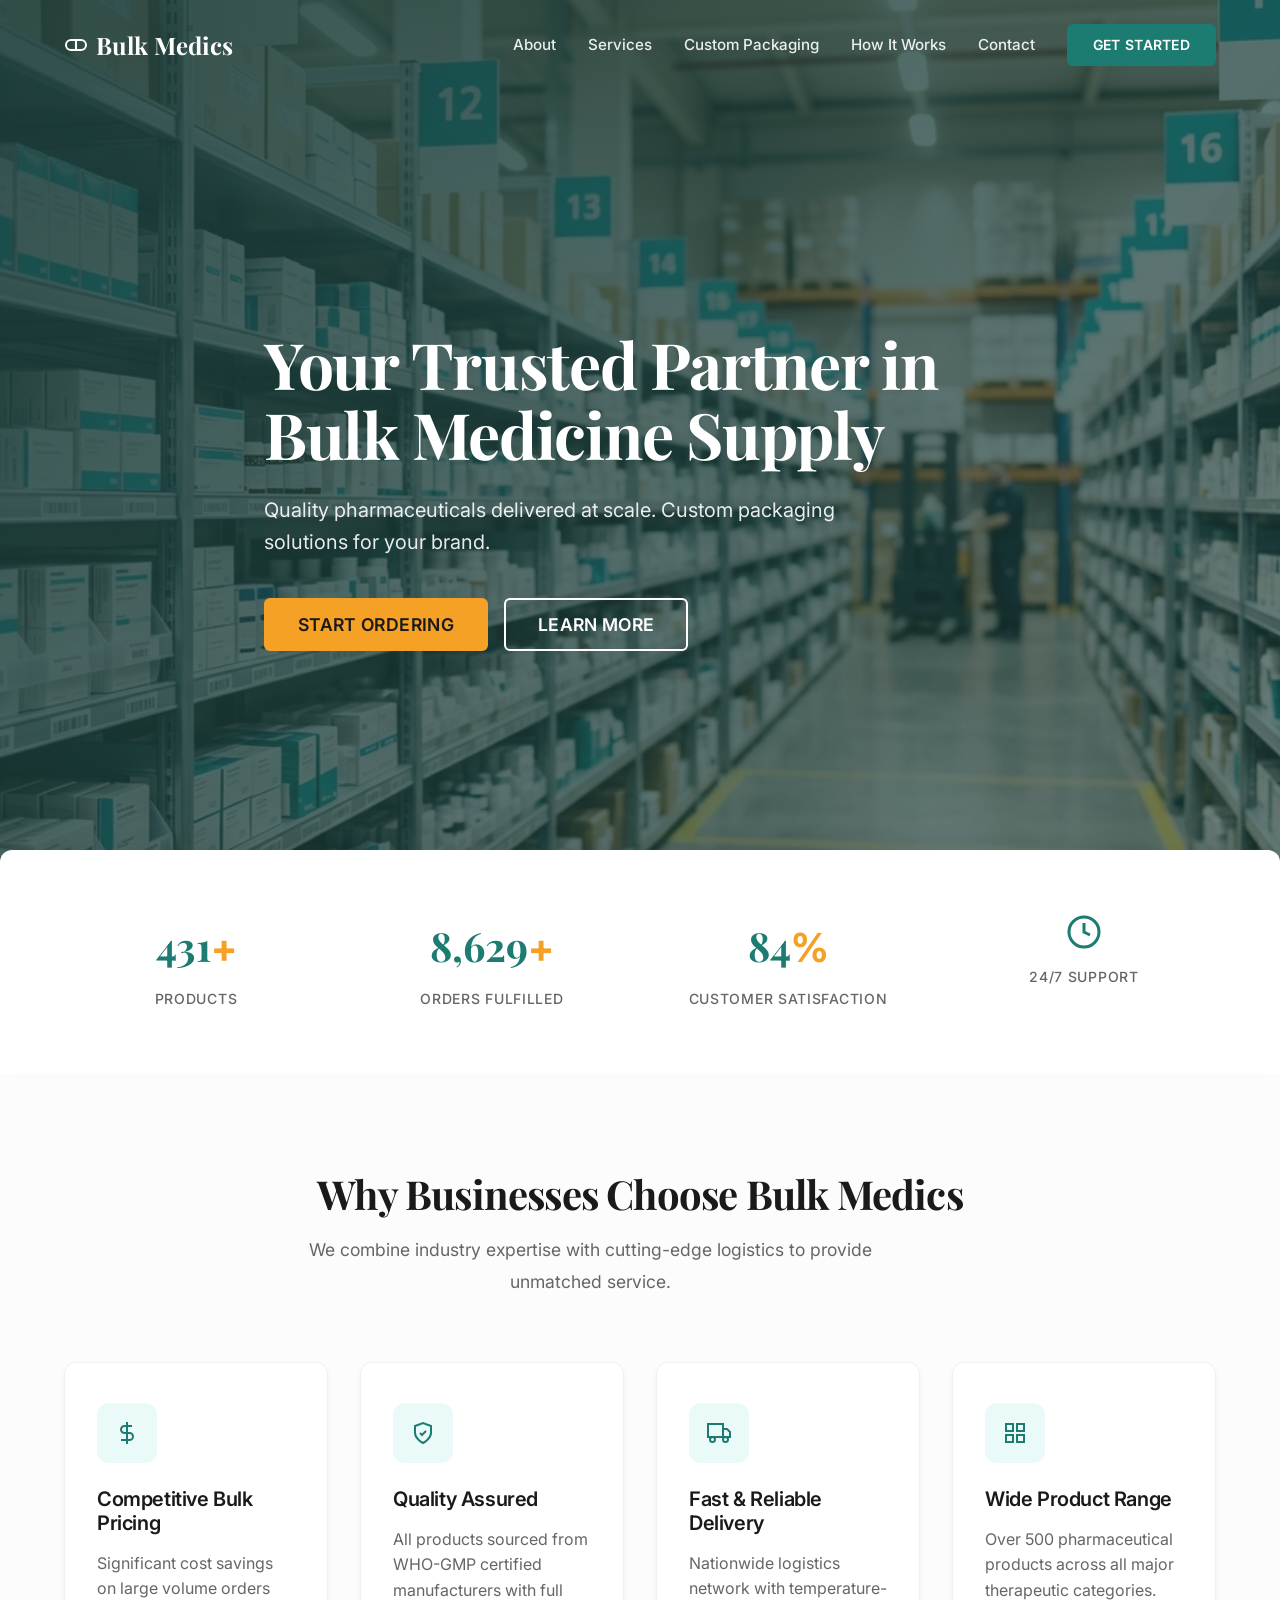
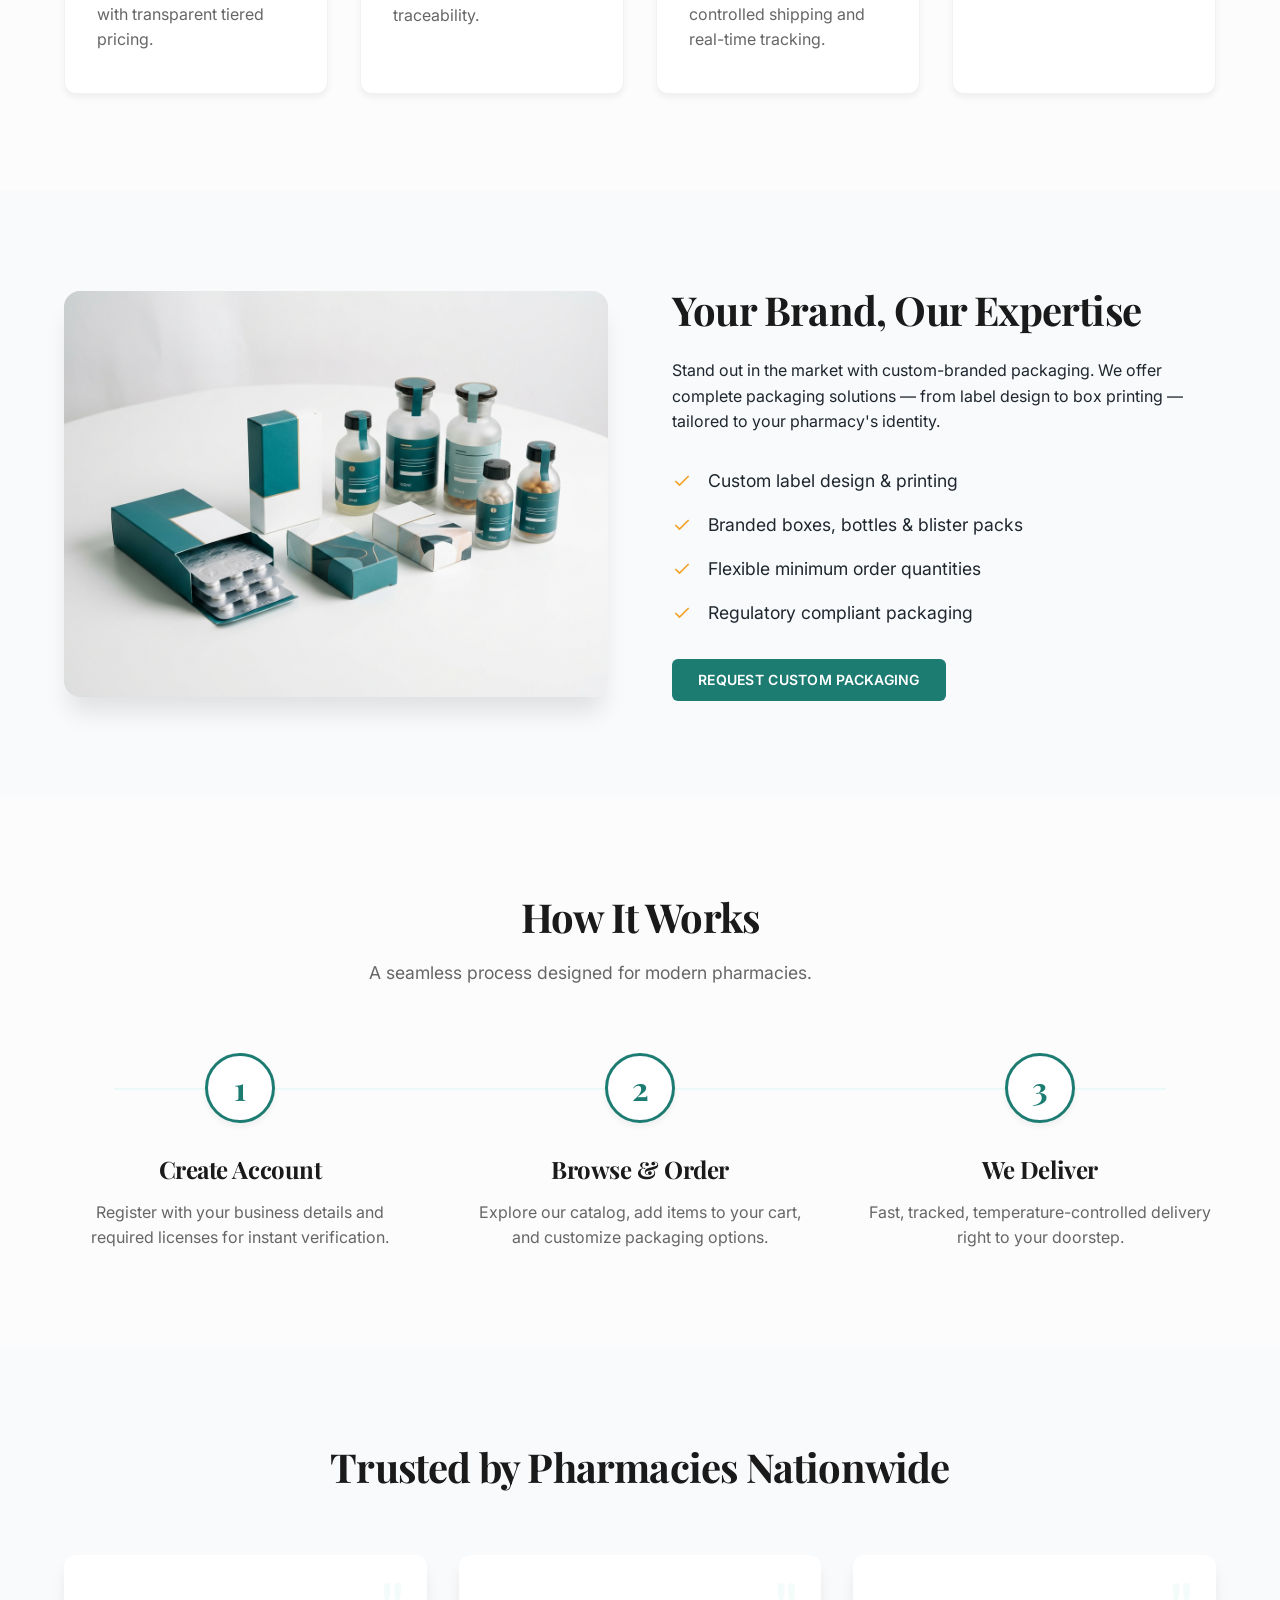
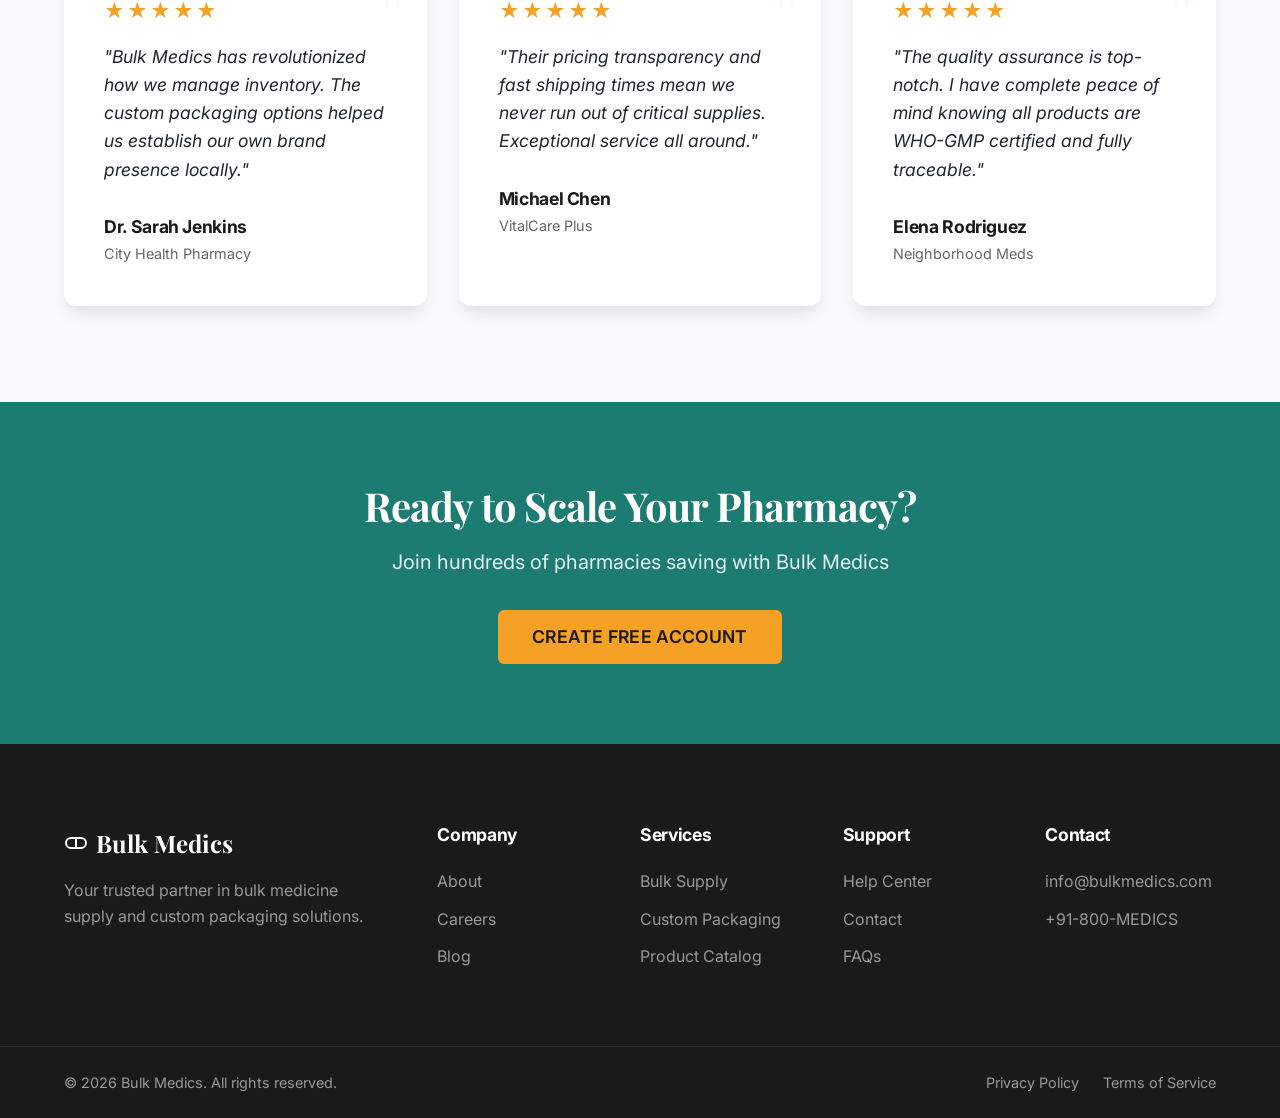
==== index.html @ e21b6313 "feat: Bulk Medics customer platform - landing, auth & dashboard - Landing page with hero, features, " ====
<!DOCTYPE html>
<html lang="en">
<head>
    <meta charset="UTF-8">
    <meta name="viewport" content="width=device-width, initial-scale=1.0">
    <meta name="description" content="Bulk Medics - Your trusted partner in premium bulk medicine supply and custom packaging solutions. Quality pharmaceuticals delivered at scale.">
    <title>Bulk Medics | Premium Bulk Medicine Supply</title>
    
    <!-- Fonts -->
    <link rel="preconnect" href="https://fonts.googleapis.com">
    <link rel="preconnect" href="https://fonts.gstatic.com" crossorigin>
    <link href="https://fonts.googleapis.com/css2?family=Inter:wght@400;500;600&family=Playfair+Display:wght@500;600;700&display=swap" rel="stylesheet">
    
    <!-- Styles -->
    <link rel="stylesheet" href="css/variables.css">
    <link rel="stylesheet" href="css/landing.css">
</head>
<body>
    <!-- Navigation -->
    <header id="site-header" class="site-header">
        <div class="container nav-container">
            <a href="index.html" class="logo">
                <svg class="logo-icon" width="24" height="24" viewBox="0 0 24 24" fill="none" stroke="currentColor" stroke-width="2" stroke-linecap="round" stroke-linejoin="round">
                    <rect x="2" y="7" width="20" height="10" rx="5"></rect>
                    <line x1="12" y1="7" x2="12" y2="17"></line>
                </svg>
                Bulk Medics
            </a>
            
            <button id="mobile-menu-toggle" class="mobile-menu-toggle" aria-label="Toggle Menu">
                <span></span>
                <span></span>
                <span></span>
            </button>

            <nav id="site-nav" class="site-nav">
                <ul class="nav-links">
                    <li><a href="#about" class="nav-link">About</a></li>
                    <li><a href="#services" class="nav-link">Services</a></li>
                    <li><a href="#custom-packaging" class="nav-link">Custom Packaging</a></li>
                    <li><a href="#how-it-works" class="nav-link">How It Works</a></li>
                    <li><a href="#contact" class="nav-link">Contact</a></li>
                </ul>
                <div class="nav-actions">
                    <a href="auth.html" id="nav-cta-btn" class="btn btn-primary">Get Started</a>
                </div>
            </nav>
        </div>
    </header>

    <main>
        <!-- Hero Section -->
        <section id="hero" class="hero">
            <div class="hero-bg"></div>
            <div class="hero-overlay"></div>
            <div class="container hero-content">
                <div class="hero-text reveal">
                    <h1>Your Trusted Partner in Bulk Medicine Supply</h1>
                    <p>Quality pharmaceuticals delivered at scale. Custom packaging solutions for your brand.</p>
                    <div class="hero-actions">
                        <a href="auth.html" id="hero-start-btn" class="btn btn-accent btn-lg">Start Ordering</a>
                        <a href="#about" id="hero-learn-btn" class="btn btn-outline btn-lg">Learn More</a>
                    </div>
                </div>
            </div>
        </section>

        <!-- Stats Strip -->
        <section id="stats-strip" class="stats-strip">
            <div class="container stats-container">
                <div class="stat-item reveal">
                    <span class="stat-number" data-target="500">0</span><span class="stat-plus">+</span>
                    <span class="stat-label">Products</span>
                </div>
                <div class="stat-item reveal">
                    <span class="stat-number" data-target="10000">0</span><span class="stat-plus">+</span>
                    <span class="stat-label">Orders Fulfilled</span>
                </div>
                <div class="stat-item reveal">
                    <span class="stat-number" data-target="98">0</span><span class="stat-plus">%</span>
                    <span class="stat-label">Customer Satisfaction</span>
                </div>
                <div class="stat-item reveal">
                    <span class="stat-icon">
                        <svg width="24" height="24" viewBox="0 0 24 24" fill="none" stroke="currentColor" stroke-width="2">
                            <circle cx="12" cy="12" r="10"></circle>
                            <polyline points="12 6 12 12 16 14"></polyline>
                        </svg>
                    </span>
                    <span class="stat-label">24/7 Support</span>
                </div>
            </div>
        </section>

        <!-- About / Why Choose Us -->
        <section id="about" class="section about-section">
            <div class="container">
                <div class="section-header reveal">
                    <h2 class="section-title">Why Businesses Choose Bulk Medics</h2>
                    <p class="section-subtitle">We combine industry expertise with cutting-edge logistics to provide unmatched service.</p>
                </div>
                <div class="features-grid">
                    <div class="feature-card reveal">
                        <div class="feature-icon">
                            <svg width="24" height="24" viewBox="0 0 24 24" fill="none" stroke="currentColor" stroke-width="2">
                                <line x1="12" y1="1" x2="12" y2="23"></line>
                                <path d="M17 5H9.5a3.5 3.5 0 0 0 0 7h5a3.5 3.5 0 0 1 0 7H6"></path>
                            </svg>
                        </div>
                        <h3>Competitive Bulk Pricing</h3>
                        <p>Significant cost savings on large volume orders with transparent tiered pricing.</p>
                    </div>
                    <div class="feature-card reveal">
                        <div class="feature-icon">
                            <svg width="24" height="24" viewBox="0 0 24 24" fill="none" stroke="currentColor" stroke-width="2">
                                <path d="M12 22s8-4 8-10V5l-8-3-8 3v7c0 6 8 10 8 10z"></path>
                                <polyline points="9 12 11 14 15 10"></polyline>
                            </svg>
                        </div>
                        <h3>Quality Assured</h3>
                        <p>All products sourced from WHO-GMP certified manufacturers with full traceability.</p>
                    </div>
                    <div class="feature-card reveal">
                        <div class="feature-icon">
                            <svg width="24" height="24" viewBox="0 0 24 24" fill="none" stroke="currentColor" stroke-width="2">
                                <rect x="1" y="3" width="15" height="13"></rect>
                                <polygon points="16 8 20 8 23 11 23 16 16 16 16 8"></polygon>
                                <circle cx="5.5" cy="18.5" r="2.5"></circle>
                                <circle cx="18.5" cy="18.5" r="2.5"></circle>
                            </svg>
                        </div>
                        <h3>Fast & Reliable Delivery</h3>
                        <p>Nationwide logistics network with temperature-controlled shipping and real-time tracking.</p>
                    </div>
                    <div class="feature-card reveal">
                        <div class="feature-icon">
                            <svg width="24" height="24" viewBox="0 0 24 24" fill="none" stroke="currentColor" stroke-width="2">
                                <rect x="3" y="3" width="7" height="7"></rect>
                                <rect x="14" y="3" width="7" height="7"></rect>
                                <rect x="14" y="14" width="7" height="7"></rect>
                                <rect x="3" y="14" width="7" height="7"></rect>
                            </svg>
                        </div>
                        <h3>Wide Product Range</h3>
                        <p>Over 500 pharmaceutical products across all major therapeutic categories.</p>
                    </div>
                </div>
            </div>
        </section>

        <!-- Custom Packaging -->
        <section id="custom-packaging" class="section packaging-section bg-light">
            <div class="container packaging-container">
                <div class="packaging-image reveal">
                    <img src="images/packaging.jpg" alt="Custom Pharmaceutical Packaging" loading="lazy">
                </div>
                <div class="packaging-content reveal">
                    <h2 class="section-title">Your Brand, Our Expertise</h2>
                    <p>Stand out in the market with custom-branded packaging. We offer complete packaging solutions — from label design to box printing — tailored to your pharmacy's identity.</p>
                    <ul class="packaging-features">
                        <li>
                            <svg width="20" height="20" viewBox="0 0 24 24" fill="none" stroke="currentColor" stroke-width="2"><polyline points="20 6 9 17 4 12"></polyline></svg>
                            Custom label design & printing
                        </li>
                        <li>
                            <svg width="20" height="20" viewBox="0 0 24 24" fill="none" stroke="currentColor" stroke-width="2"><polyline points="20 6 9 17 4 12"></polyline></svg>
                            Branded boxes, bottles & blister packs
                        </li>
                        <li>
                            <svg width="20" height="20" viewBox="0 0 24 24" fill="none" stroke="currentColor" stroke-width="2"><polyline points="20 6 9 17 4 12"></polyline></svg>
                            Flexible minimum order quantities
                        </li>
                        <li>
                            <svg width="20" height="20" viewBox="0 0 24 24" fill="none" stroke="currentColor" stroke-width="2"><polyline points="20 6 9 17 4 12"></polyline></svg>
                            Regulatory compliant packaging
                        </li>
                    </ul>
                    <a href="auth.html" id="packaging-cta-btn" class="btn btn-primary">Request Custom Packaging</a>
                </div>
            </div>
        </section>

        <!-- How It Works -->
        <section id="how-it-works" class="section steps-section">
            <div class="container">
                <div class="section-header reveal">
                    <h2 class="section-title">How It Works</h2>
                    <p class="section-subtitle">A seamless process designed for modern pharmacies.</p>
                </div>
                <div class="steps-grid">
                    <div class="step-card reveal">
                        <div class="step-number">1</div>
                        <h3>Create Account</h3>
                        <p>Register with your business details and required licenses for instant verification.</p>
                    </div>
                    <div class="step-card reveal">
                        <div class="step-number">2</div>
                        <h3>Browse & Order</h3>
                        <p>Explore our catalog, add items to your cart, and customize packaging options.</p>
                    </div>
                    <div class="step-card reveal">
                        <div class="step-number">3</div>
                        <h3>We Deliver</h3>
                        <p>Fast, tracked, temperature-controlled delivery right to your doorstep.</p>
                    </div>
                </div>
            </div>
        </section>

        <!-- Testimonials -->
        <section id="testimonials" class="section testimonials-section bg-light">
            <div class="container">
                <div class="section-header reveal">
                    <h2 class="section-title">Trusted by Pharmacies Nationwide</h2>
                </div>
                <div class="testimonials-grid">
                    <div class="testimonial-card reveal">
                        <div class="stars">★★★★★</div>
                        <p class="quote">"Bulk Medics has revolutionized how we manage inventory. The custom packaging options helped us establish our own brand presence locally."</p>
                        <div class="author">
                            <h4>Dr. Sarah Jenkins</h4>
                            <span>City Health Pharmacy</span>
                        </div>
                    </div>
                    <div class="testimonial-card reveal">
                        <div class="stars">★★★★★</div>
                        <p class="quote">"Their pricing transparency and fast shipping times mean we never run out of critical supplies. Exceptional service all around."</p>
                        <div class="author">
                            <h4>Michael Chen</h4>
                            <span>VitalCare Plus</span>
                        </div>
                    </div>
                    <div class="testimonial-card reveal">
                        <div class="stars">★★★★★</div>
                        <p class="quote">"The quality assurance is top-notch. I have complete peace of mind knowing all products are WHO-GMP certified and fully traceable."</p>
                        <div class="author">
                            <h4>Elena Rodriguez</h4>
                            <span>Neighborhood Meds</span>
                        </div>
                    </div>
                </div>
            </div>
        </section>

        <!-- CTA Banner -->
        <section id="cta" class="cta-banner reveal">
            <div class="container cta-container">
                <h2>Ready to Scale Your Pharmacy?</h2>
                <p>Join hundreds of pharmacies saving with Bulk Medics</p>
                <a href="auth.html" id="bottom-cta-btn" class="btn btn-accent btn-lg">Create Free Account</a>
            </div>
        </section>
    </main>

    <!-- Footer -->
    <footer id="contact" class="site-footer">
        <div class="container footer-container">
            <div class="footer-col">
                <div class="footer-logo">
                    <svg class="logo-icon" width="24" height="24" viewBox="0 0 24 24" fill="none" stroke="currentColor" stroke-width="2" stroke-linecap="round" stroke-linejoin="round">
                        <rect x="2" y="7" width="20" height="10" rx="5"></rect>
                        <line x1="12" y1="7" x2="12" y2="17"></line>
                    </svg>
                    Bulk Medics
                </div>
                <p class="footer-desc">Your trusted partner in bulk medicine supply and custom packaging solutions.</p>
            </div>
            <div class="footer-col">
                <h4>Company</h4>
                <ul>
                    <li><a href="#">About</a></li>
                    <li><a href="#">Careers</a></li>
                    <li><a href="#">Blog</a></li>
                </ul>
            </div>
            <div class="footer-col">
                <h4>Services</h4>
                <ul>
                    <li><a href="#">Bulk Supply</a></li>
                    <li><a href="#">Custom Packaging</a></li>
                    <li><a href="#">Product Catalog</a></li>
                </ul>
            </div>
            <div class="footer-col">
                <h4>Support</h4>
                <ul>
                    <li><a href="#">Help Center</a></li>
                    <li><a href="#">Contact</a></li>
                    <li><a href="#">FAQs</a></li>
                </ul>
            </div>
            <div class="footer-col">
                <h4>Contact</h4>
                <ul>
                    <li><a href="mailto:info@bulkmedics.com">info@bulkmedics.com</a></li>
                    <li><a href="tel:+91800MEDICS">+91-800-MEDICS</a></li>
                </ul>
            </div>
        </div>
        <div class="footer-bottom">
            <div class="container bottom-container">
                <p>&copy; 2026 Bulk Medics. All rights reserved.</p>
                <div class="legal-links">
                    <a href="#">Privacy Policy</a>
                    <a href="#">Terms of Service</a>
                </div>
            </div>
        </div>
    </footer>

    <!-- Scripts -->
    <script src="js/store.js"></script>
    <script src="js/landing.js"></script>
</body>
</html>
---- css/variables.css ----
/* ============================================
   BULK MEDICS — Design System & Global Styles
   ============================================ */

@import url('https://fonts.googleapis.com/css2?family=Inter:wght@300;400;500;600;700&family=Playfair+Display:wght@500;600;700&display=swap');

/* Reset */
*, *::before, *::after {
  margin: 0;
  padding: 0;
  box-sizing: border-box;
}

:root {
  /* Colors */
  --color-primary: hsl(174, 62%, 30%);
  --color-primary-dark: hsl(174, 62%, 22%);
  --color-primary-light: hsl(174, 45%, 94%);
  --color-primary-mid: hsl(174, 40%, 85%);
  --color-accent: hsl(36, 90%, 55%);
  --color-accent-dark: hsl(36, 90%, 45%);
  --color-accent-light: hsl(36, 90%, 95%);

  --color-surface: hsl(0, 0%, 99%);
  --color-surface-alt: hsl(174, 20%, 97%);
  --color-white: #ffffff;

  --color-text: hsl(210, 20%, 15%);
  --color-text-secondary: hsl(210, 10%, 40%);
  --color-text-muted: hsl(210, 10%, 55%);
  --color-text-on-primary: #ffffff;
  --color-text-on-accent: hsl(210, 20%, 15%);

  --color-border: hsl(210, 15%, 90%);
  --color-border-light: hsl(210, 15%, 94%);

  --color-success: hsl(145, 60%, 40%);
  --color-warning: hsl(40, 90%, 50%);
  --color-error: hsl(0, 70%, 55%);
  --color-info: hsl(210, 70%, 55%);

  /* Typography */
  --font-body: 'Inter', system-ui, -apple-system, sans-serif;
  --font-heading: 'Playfair Display', Georgia, serif;

  --text-xs: 0.75rem;
  --text-sm: 0.875rem;
  --text-base: 1rem;
  --text-lg: 1.125rem;
  --text-xl: 1.25rem;
  --text-2xl: 1.5rem;
  --text-3xl: 2rem;
  --text-4xl: 2.5rem;
  --text-5xl: 3.25rem;

  --leading-tight: 1.2;
  --leading-normal: 1.6;
  --leading-relaxed: 1.8;

  --tracking-tight: -0.02em;
  --tracking-normal: 0;
  --tracking-wide: 0.02em;
  --tracking-wider: 0.05em;

  /* Spacing */
  --space-1: 0.25rem;
  --space-2: 0.5rem;
  --space-3: 0.75rem;
  --space-4: 1rem;
  --space-5: 1.25rem;
  --space-6: 1.5rem;
  --space-8: 2rem;
  --space-10: 2.5rem;
  --space-12: 3rem;
  --space-16: 4rem;
  --space-20: 5rem;
  --space-24: 6rem;

  /* Layout */
  --max-width: 1200px;
  --max-width-narrow: 800px;

  /* Borders & Radius */
  --radius-sm: 4px;
  --radius-md: 8px;
  --radius-lg: 12px;
  --radius-xl: 16px;
  --radius-full: 9999px;

  /* Shadows */
  --shadow-xs: 0 1px 2px hsla(210, 20%, 15%, 0.04);
  --shadow-sm: 0 1px 3px hsla(210, 20%, 15%, 0.06), 0 1px 2px hsla(210, 20%, 15%, 0.04);
  --shadow-md: 0 4px 6px hsla(210, 20%, 15%, 0.05), 0 2px 4px hsla(210, 20%, 15%, 0.04);
  --shadow-lg: 0 10px 15px hsla(210, 20%, 15%, 0.06), 0 4px 6px hsla(210, 20%, 15%, 0.04);
  --shadow-xl: 0 20px 25px hsla(210, 20%, 15%, 0.08), 0 8px 10px hsla(210, 20%, 15%, 0.04);

  /* Transitions */
  --transition-fast: 150ms ease;
  --transition-base: 250ms ease;
  --transition-slow: 400ms cubic-bezier(0.4, 0, 0.2, 1);
}

/* Base Elements */
html {
  scroll-behavior: smooth;
  -webkit-font-smoothing: antialiased;
  -moz-osx-font-smoothing: grayscale;
}

body {
  font-family: var(--font-body);
  font-size: var(--text-base);
  line-height: var(--leading-normal);
  color: var(--color-text);
  background-color: var(--color-surface);
}

h1, h2, h3, h4, h5, h6 {
  font-family: var(--font-heading);
  line-height: var(--leading-tight);
  letter-spacing: var(--tracking-tight);
  color: var(--color-text);
}

a {
  color: var(--color-primary);
  text-decoration: none;
  transition: color var(--transition-fast);
}

a:hover {
  color: var(--color-primary-dark);
}

img {
  max-width: 100%;
  height: auto;
  display: block;
}

ul, ol {
  list-style: none;
}

/* ---- Buttons ---- */
.btn {
  display: inline-flex;
  align-items: center;
  justify-content: center;
  gap: var(--space-2);
  padding: var(--space-3) var(--space-6);
  font-family: var(--font-body);
  font-size: var(--text-sm);
  font-weight: 600;
  letter-spacing: var(--tracking-wide);
  text-transform: uppercase;
  border: 2px solid transparent;
  border-radius: var(--radius-md);
  cursor: pointer;
  transition: all var(--transition-base);
  text-decoration: none;
  line-height: 1;
}

.btn:active { transform: scale(0.97); }

.btn-primary {
  background: var(--color-primary);
  color: var(--color-text-on-primary);
  border-color: var(--color-primary);
}
.btn-primary:hover {
  background: var(--color-primary-dark);
  border-color: var(--color-primary-dark);
  box-shadow: var(--shadow-md);
  color: var(--color-text-on-primary);
}

.btn-accent {
  background: var(--color-accent);
  color: var(--color-text-on-accent);
  border-color: var(--color-accent);
}
.btn-accent:hover {
  background: var(--color-accent-dark);
  border-color: var(--color-accent-dark);
  box-shadow: var(--shadow-md);
}

.btn-outline {
  background: transparent;
  color: var(--color-primary);
  border-color: var(--color-primary);
}
.btn-outline:hover {
  background: var(--color-primary);
  color: var(--color-text-on-primary);
}

.btn-ghost {
  background: transparent;
  color: var(--color-text-secondary);
  border-color: transparent;
}
.btn-ghost:hover {
  background: var(--color-primary-light);
  color: var(--color-primary);
}

.btn-lg {
  padding: var(--space-4) var(--space-8);
  font-size: var(--text-base);
}
.btn-sm {
  padding: var(--space-2) var(--space-4);
  font-size: var(--text-xs);
}
.btn-icon {
  width: 40px;
  height: 40px;
  padding: 0;
  border-radius: var(--radius-md);
}

/* ---- Form Elements ---- */
.form-group {
  display: flex;
  flex-direction: column;
  gap: var(--space-2);
}

.form-label {
  font-size: var(--text-sm);
  font-weight: 500;
  color: var(--color-text-secondary);
  letter-spacing: var(--tracking-wide);
}

.form-input,
.form-select,
.form-textarea {
  padding: var(--space-3) var(--space-4);
  font-family: var(--font-body);
  font-size: var(--text-base);
  color: var(--color-text);
  background: var(--color-white);
  border: 1.5px solid var(--color-border);
  border-radius: var(--radius-md);
  transition: all var(--transition-fast);
  outline: none;
  width: 100%;
}

.form-input:focus,
.form-select:focus,
.form-textarea:focus {
  border-color: var(--color-primary);
  box-shadow: 0 0 0 3px hsla(174, 62%, 30%, 0.12);
}

.form-input::placeholder {
  color: var(--color-text-muted);
}

.form-textarea {
  resize: vertical;
  min-height: 100px;
}

.form-error {
  font-size: var(--text-xs);
  color: var(--color-error);
  margin-top: var(--space-1);
}

/* ---- Cards ---- */
.card {
  background: var(--color-white);
  border-radius: var(--radius-lg);
  box-shadow: var(--shadow-sm);
  border: 1px solid var(--color-border-light);
  overflow: hidden;
  transition: all var(--transition-base);
}

.card:hover {
  box-shadow: var(--shadow-md);
}

.card-body {
  padding: var(--space-6);
}

/* ---- Badge ---- */
.badge {
  display: inline-flex;
  align-items: center;
  padding: var(--space-1) var(--space-3);
  font-size: var(--text-xs);
  font-weight: 600;
  letter-spacing: var(--tracking-wide);
  border-radius: var(--radius-full);
  text-transform: uppercase;
}

.badge-success { background: hsla(145, 60%, 40%, 0.1); color: var(--color-success); }
.badge-warning { background: hsla(40, 90%, 50%, 0.1); color: var(--color-warning); }
.badge-error { background: hsla(0, 70%, 55%, 0.1); color: var(--color-error); }
.badge-info { background: hsla(210, 70%, 55%, 0.1); color: var(--color-info); }
.badge-primary { background: var(--color-primary-light); color: var(--color-primary); }

/* ---- Layout Utilities ---- */
.container {
  width: 100%;
  max-width: var(--max-width);
  margin: 0 auto;
  padding: 0 var(--space-6);
}

.section {
  padding: var(--space-24) 0;
}

.section-title {
  font-size: var(--text-3xl);
  font-weight: 700;
  margin-bottom: var(--space-3);
}

.section-subtitle {
  font-size: var(--text-lg);
  color: var(--color-text-muted);
  max-width: 600px;
  line-height: var(--leading-relaxed);
}

.text-center { text-align: center; }
.mx-auto { margin-left: auto; margin-right: auto; }

/* ---- Scroll Reveal Animations ---- */
.reveal {
  opacity: 0;
  transform: translateY(30px);
  transition: opacity 0.7s ease, transform 0.7s ease;
}

.reveal.visible {
  opacity: 1;
  transform: translateY(0);
}

/* ---- Toast Notifications ---- */
.toast-container {
  position: fixed;
  top: var(--space-6);
  right: var(--space-6);
  z-index: 10000;
  display: flex;
  flex-direction: column;
  gap: var(--space-3);
  pointer-events: none;
}

.toast {
  pointer-events: auto;
  padding: var(--space-4) var(--space-6);
  border-radius: var(--radius-md);
  background: var(--color-white);
  box-shadow: var(--shadow-xl);
  border-left: 4px solid var(--color-primary);
  font-size: var(--text-sm);
  font-weight: 500;
  animation: toastIn 0.4s ease;
  max-width: 380px;
}

.toast.toast-success { border-left-color: var(--color-success); }
.toast.toast-error { border-left-color: var(--color-error); }
.toast.toast-warning { border-left-color: var(--color-warning); }

.toast.removing {
  animation: toastOut 0.3s ease forwards;
}

@keyframes toastIn {
  from { opacity: 0; transform: translateX(100px); }
  to { opacity: 1; transform: translateX(0); }
}

@keyframes toastOut {
  from { opacity: 1; transform: translateX(0); }
  to { opacity: 0; transform: translateX(100px); }
}

/* ---- Modal Overlay ---- */
.modal-overlay {
  position: fixed;
  inset: 0;
  background: hsla(210, 20%, 15%, 0.5);
  backdrop-filter: blur(4px);
  z-index: 9000;
  display: flex;
  align-items: center;
  justify-content: center;
  opacity: 0;
  visibility: hidden;
  transition: all var(--transition-base);
}

.modal-overlay.active {
  opacity: 1;
  visibility: visible;
}

.modal {
  background: var(--color-white);
  border-radius: var(--radius-xl);
  box-shadow: var(--shadow-xl);
  width: 90%;
  max-width: 560px;
  max-height: 90vh;
  overflow-y: auto;
  transform: scale(0.92) translateY(20px);
  transition: transform var(--transition-slow);
}

.modal-overlay.active .modal {
  transform: scale(1) translateY(0);
}

.modal-header {
  padding: var(--space-6) var(--space-6) 0;
  display: flex;
  justify-content: space-between;
  align-items: center;
}

.modal-header h3 {
  font-size: var(--text-xl);
  font-weight: 700;
}

.modal-body {
  padding: var(--space-6);
}

.modal-footer {
  padding: 0 var(--space-6) var(--space-6);
  display: flex;
  gap: var(--space-3);
  justify-content: flex-end;
}

.modal-close {
  background: none;
  border: none;
  cursor: pointer;
  color: var(--color-text-muted);
  padding: var(--space-2);
  border-radius: var(--radius-sm);
  transition: all var(--transition-fast);
  display: flex;
  align-items: center;
  justify-content: center;
}

.modal-close:hover {
  background: var(--color-surface-alt);
  color: var(--color-text);
}

/* ---- Responsive ---- */
@media (max-width: 768px) {
  :root {
    --text-5xl: 2.25rem;
    --text-4xl: 2rem;
    --text-3xl: 1.75rem;
  }

  .section {
    padding: var(--space-16) 0;
  }

  .container {
    padding: 0 var(--space-4);
  }

  .modal {
    width: 95%;
  }
}
---- css/landing.css ----
/* landing.css - Premium landing page styles */

/* Reset & Base overrides (if not fully in variables.css) */
html {
    scroll-behavior: smooth;
}

body {
    font-family: var(--font-body, 'Inter', sans-serif);
    color: var(--color-text, #333);
    line-height: 1.6;
    margin: 0;
    padding: 0;
    overflow-x: hidden;
}

h1, h2, h3, h4, h5, h6 {
    font-family: var(--font-heading, 'Playfair Display', serif);
    margin-top: 0;
    color: var(--color-heading, #1a1a1a);
}

a {
    text-decoration: none;
    color: inherit;
    transition: color 0.3s ease;
}

ul {
    list-style: none;
    padding: 0;
    margin: 0;
}

img {
    max-width: 100%;
    height: auto;
    display: block;
}

/* Fallback Variables if variables.css is incomplete */
:root {
    --color-primary-dark: hsl(174, 62%, 20%);
    --color-primary-light: hsl(174, 62%, 95%);
    --shadow-sm: 0 4px 6px rgba(0,0,0,0.05);
    --shadow-md: 0 10px 15px -3px rgba(0,0,0,0.1);
    --shadow-lg: 0 20px 25px -5px rgba(0,0,0,0.1);
    --transition: all 0.3s cubic-bezier(0.25, 0.8, 0.25, 1);
}

.bg-light {
    background-color: var(--color-bg-alt, #f8fafc);
}

/* Header & Nav */
.site-header {
    position: fixed;
    top: 0;
    left: 0;
    width: 100%;
    z-index: 1000;
    background: transparent;
    transition: var(--transition);
    padding: 1.5rem 0;
}

.site-header.scrolled {
    background: rgba(255, 255, 255, 0.95);
    backdrop-filter: blur(10px);
    box-shadow: var(--shadow-sm);
    padding: 1rem 0;
}

.site-header.scrolled .logo,
.site-header.scrolled .nav-link {
    color: var(--color-text);
}

.nav-container {
    display: flex;
    justify-content: space-between;
    align-items: center;
}

.logo {
    display: flex;
    align-items: center;
    gap: 0.5rem;
    font-family: var(--font-heading);
    font-size: 1.5rem;
    font-weight: 700;
    color: #fff;
    z-index: 1001;
}

.logo:hover {
    color: #fff;
}

.site-header.scrolled .logo {
    color: var(--color-primary, hsl(174,62%,30%));
}

.site-header.scrolled .logo:hover {
    color: var(--color-primary-dark, hsl(174,62%,20%));
}

.site-nav {
    display: flex;
    align-items: center;
    gap: 2rem;
}

.nav-links {
    display: flex;
    gap: 2rem;
}

.nav-link {
    color: rgba(255, 255, 255, 0.9);
    font-weight: 500;
    font-size: 0.95rem;
    position: relative;
}

.nav-link:hover {
    color: #ffffff;
}

.nav-link::after {
    content: '';
    position: absolute;
    width: 0;
    height: 2px;
    bottom: -4px;
    left: 0;
    background-color: var(--color-accent, hsl(36,90%,55%));
    transition: width 0.3s ease;
}

.nav-link:hover::after {
    width: 100%;
}

/* Scrolled state: white background, so links/hover should be dark/teal */
.site-header.scrolled .nav-link:hover {
    color: var(--color-primary, hsl(174,62%,30%));
}

.mobile-menu-toggle {
    display: none;
    background: none;
    border: none;
    cursor: pointer;
    z-index: 1001;
    padding: 0.5rem;
}

.mobile-menu-toggle span {
    display: block;
    width: 24px;
    height: 2px;
    background-color: #fff;
    margin: 5px 0;
    transition: var(--transition);
}

.site-header.scrolled .mobile-menu-toggle span {
    background-color: var(--color-text);
}

/* Hero Section */
.hero {
    position: relative;
    min-height: 100vh;
    display: flex;
    align-items: center;
    padding-top: 5rem;
    overflow: hidden;
}

.hero-bg {
    position: absolute;
    top: 0;
    left: 0;
    width: 100%;
    height: 120%; /* for parallax */
    background: url('../images/hero.jpg') center/cover no-repeat;
    z-index: -2;
    transition: transform 0.1s linear;
}

.hero-overlay {
    position: absolute;
    top: 0;
    left: 0;
    width: 100%;
    height: 100%;
    background: linear-gradient(135deg, rgba(29, 63, 60, 0.9) 0%, rgba(29, 63, 60, 0.6) 100%);
    z-index: -1;
}

.hero-content {
    color: #fff;
    max-width: 800px;
}

.hero h1 {
    color: #fff;
    font-size: clamp(3rem, 5vw, 4.5rem);
    line-height: 1.1;
    margin-bottom: 1.5rem;
    letter-spacing: -0.02em;
}

.hero p {
    font-size: clamp(1.1rem, 2vw, 1.25rem);
    opacity: 0.9;
    margin-bottom: 2.5rem;
    max-width: 600px;
}

.hero-actions {
    display: flex;
    gap: 1rem;
    flex-wrap: wrap;
}

.btn {
    display: inline-flex;
    align-items: center;
    justify-content: center;
    padding: 0.75rem 1.5rem;
    font-weight: 600;
    border-radius: 6px;
    cursor: pointer;
    transition: var(--transition);
    border: 2px solid transparent;
}

.btn-lg {
    padding: 1rem 2rem;
    font-size: 1.1rem;
}

.btn-primary {
    background: var(--color-primary, hsl(174,62%,30%));
    color: #fff;
}
.btn-primary:hover {
    background: var(--color-primary-dark, hsl(174,62%,20%));
    transform: translateY(-2px);
    box-shadow: var(--shadow-md);
}

.btn-accent {
    background: var(--color-accent, hsl(36,90%,55%));
    color: #1a1a1a;
}
.btn-accent:hover {
    background: #e69c1a; /* slightly darker amber */
    transform: translateY(-2px);
    box-shadow: var(--shadow-md);
}

.btn-outline {
    background: transparent;
    border-color: #fff;
    color: #fff;
}
.btn-outline:hover {
    background: rgba(255,255,255,0.1);
    transform: translateY(-2px);
}

/* Stats Strip */
.stats-strip {
    background: #fff;
    padding: 3rem 0;
    box-shadow: 0 -10px 20px rgba(0,0,0,0.05);
    position: relative;
    z-index: 10;
    margin-top: -50px;
    border-radius: 12px 12px 0 0;
}

.stats-container {
    display: grid;
    grid-template-columns: repeat(auto-fit, minmax(200px, 1fr));
    gap: 2rem;
    text-align: center;
}

.stat-item {
    padding: 1rem;
}

.stat-number {
    font-family: var(--font-heading);
    font-size: 2.5rem;
    font-weight: 700;
    color: var(--color-primary, hsl(174,62%,30%));
}

.stat-plus {
    font-size: 2.5rem;
    font-weight: 700;
    color: var(--color-accent, hsl(36,90%,55%));
}

.stat-label {
    display: block;
    margin-top: 0.5rem;
    font-weight: 500;
    color: #666;
    text-transform: uppercase;
    letter-spacing: 0.05em;
    font-size: 0.875rem;
}

.stat-icon {
    display: block;
    color: var(--color-primary);
    margin-bottom: 0.5rem;
}
.stat-icon svg {
    width: 36px;
    height: 36px;
}

/* Generic Section */
.section {
    padding: 6rem 0;
}

.section-header {
    text-align: center;
    max-width: 700px;
    margin: 0 auto 4rem;
}

.section-title {
    font-size: 2.5rem;
    margin-bottom: 1rem;
}

.section-subtitle {
    font-size: 1.1rem;
    color: #666;
}

/* Features/About Section */
.features-grid {
    display: grid;
    grid-template-columns: repeat(auto-fit, minmax(250px, 1fr));
    gap: 2rem;
}

.feature-card {
    background: #fff;
    padding: 2.5rem 2rem;
    border-radius: 12px;
    box-shadow: var(--shadow-sm);
    transition: var(--transition);
    border: 1px solid rgba(0,0,0,0.05);
}

.feature-card:hover {
    transform: translateY(-10px);
    box-shadow: var(--shadow-lg);
    border-color: rgba(0,0,0,0.1);
}

.feature-icon {
    width: 60px;
    height: 60px;
    background: var(--color-primary-light, hsl(174,62%,95%));
    color: var(--color-primary, hsl(174,62%,30%));
    border-radius: 12px;
    display: flex;
    align-items: center;
    justify-content: center;
    margin-bottom: 1.5rem;
    transition: var(--transition);
}

.feature-card:hover .feature-icon {
    background: var(--color-primary, hsl(174,62%,30%));
    color: #fff;
}

.feature-card h3 {
    font-size: 1.25rem;
    margin-bottom: 1rem;
    font-family: var(--font-body);
    font-weight: 600;
}

.feature-card p {
    color: #666;
    margin: 0;
}

/* Custom Packaging Section */
.packaging-container {
    display: grid;
    grid-template-columns: 1fr 1fr;
    gap: 4rem;
    align-items: center;
}

.packaging-image {
    border-radius: 16px;
    overflow: hidden;
    box-shadow: var(--shadow-lg);
}

.packaging-image img {
    width: 100%;
    transition: transform 0.5s ease;
}

.packaging-image:hover img {
    transform: scale(1.05);
}

.packaging-content h2 {
    margin-bottom: 1.5rem;
}

.packaging-features {
    margin: 2rem 0;
}

.packaging-features li {
    display: flex;
    align-items: center;
    gap: 1rem;
    margin-bottom: 1rem;
    font-size: 1.1rem;
}

.packaging-features li svg {
    color: var(--color-accent, hsl(36,90%,55%));
    flex-shrink: 0;
}

/* How It Works Section */
.steps-grid {
    display: grid;
    grid-template-columns: repeat(auto-fit, minmax(280px, 1fr));
    gap: 3rem;
    position: relative;
}

/* Connecting Line */
.steps-grid::before {
    content: '';
    position: absolute;
    top: 35px;
    left: 50px;
    right: 50px;
    height: 2px;
    background: var(--color-primary-light, hsl(174,62%,95%));
    z-index: 0;
}

.step-card {
    text-align: center;
    position: relative;
    z-index: 1;
}

.step-number {
    width: 70px;
    height: 70px;
    background: #fff;
    border: 3px solid var(--color-primary, hsl(174,62%,30%));
    color: var(--color-primary, hsl(174,62%,30%));
    border-radius: 50%;
    display: flex;
    align-items: center;
    justify-content: center;
    font-family: var(--font-heading);
    font-size: 2rem;
    font-weight: 700;
    margin: 0 auto 2rem;
    box-shadow: var(--shadow-sm);
    transition: var(--transition);
}

.step-card:hover .step-number {
    background: var(--color-primary, hsl(174,62%,30%));
    color: #fff;
    transform: scale(1.1);
}

.step-card h3 {
    font-size: 1.5rem;
    margin-bottom: 1rem;
}

.step-card p {
    color: #666;
}

/* Testimonials */
.testimonials-grid {
    display: grid;
    grid-template-columns: repeat(auto-fit, minmax(300px, 1fr));
    gap: 2rem;
}

.testimonial-card {
    background: #fff;
    padding: 2.5rem;
    border-radius: 12px;
    box-shadow: var(--shadow-md);
    position: relative;
}

.testimonial-card::before {
    content: '"';
    position: absolute;
    top: 10px;
    right: 20px;
    font-family: var(--font-heading);
    font-size: 6rem;
    color: var(--color-primary-light, hsl(174,62%,95%));
    opacity: 0.5;
    line-height: 1;
}

.stars {
    color: var(--color-accent, hsl(36,90%,55%));
    font-size: 1.25rem;
    margin-bottom: 1rem;
    letter-spacing: 2px;
}

.quote {
    font-size: 1.1rem;
    font-style: italic;
    margin-bottom: 2rem;
    position: relative;
    z-index: 1;
}

.author h4 {
    margin: 0 0 0.25rem 0;
    font-size: 1.1rem;
    font-family: var(--font-body);
}

.author span {
    color: #666;
    font-size: 0.9rem;
}

/* CTA Banner */
.cta-banner {
    background: var(--color-primary, hsl(174,62%,30%));
    color: #fff;
    padding: 5rem 0;
    text-align: center;
}

.cta-banner h2 {
    color: #fff;
    font-size: 2.5rem;
    margin-bottom: 1rem;
}

.cta-banner p {
    font-size: 1.25rem;
    opacity: 0.9;
    margin-bottom: 2rem;
}

/* Footer */
.site-footer {
    background: #1a1a1a;
    color: #fff;
    padding: 5rem 0 0;
}

.footer-container {
    display: grid;
    grid-template-columns: 2fr 1fr 1fr 1fr 1fr;
    gap: 2rem;
    margin-bottom: 4rem;
}

.footer-logo {
    display: flex;
    align-items: center;
    gap: 0.5rem;
    font-family: var(--font-heading);
    font-size: 1.5rem;
    font-weight: 700;
    margin-bottom: 1rem;
}

.footer-desc {
    color: #999;
    max-width: 300px;
}

.footer-col h4 {
    color: #fff;
    font-family: var(--font-body);
    font-size: 1.1rem;
    margin-bottom: 1.5rem;
}

.footer-col ul li {
    margin-bottom: 0.75rem;
}

.footer-col ul a {
    color: #999;
    transition: color 0.3s;
}

.footer-col ul a:hover {
    color: var(--color-accent, hsl(36,90%,55%));
}

.footer-bottom {
    border-top: 1px solid rgba(255,255,255,0.1);
    padding: 1.5rem 0;
}

.bottom-container {
    display: flex;
    justify-content: space-between;
    align-items: center;
    color: #999;
    font-size: 0.9rem;
}

.legal-links {
    display: flex;
    gap: 1.5rem;
}

.legal-links a:hover {
    color: #fff;
}

/* Reveal Animations */
.reveal {
    opacity: 0;
    transform: translateY(30px);
    transition: opacity 0.8s ease-out, transform 0.8s ease-out;
}

.reveal.visible {
    opacity: 1;
    transform: translateY(0);
}

/* Responsive Design */
@media (max-width: 992px) {
    .packaging-container {
        grid-template-columns: 1fr;
    }
    
    .packaging-image {
        order: -1;
    }
    
    .steps-grid::before {
        display: none;
    }
    
    .footer-container {
        grid-template-columns: 1fr 1fr;
    }
    
    .footer-col:first-child {
        grid-column: 1 / -1;
    }
}

@media (max-width: 768px) {
    .mobile-menu-toggle {
        display: block;
    }
    
    .site-nav {
        position: fixed;
        top: 0;
        right: -100%;
        width: 80%;
        max-width: 400px;
        height: 100vh;
        background: #fff;
        flex-direction: column;
        justify-content: center;
        padding: 2rem;
        box-shadow: -10px 0 20px rgba(0,0,0,0.1);
        transition: right 0.4s ease;
        z-index: 1000;
    }
    
    .site-nav.active {
        right: 0;
    }
    
    .nav-links {
        flex-direction: column;
        text-align: center;
        width: 100%;
    }
    
    .nav-link {
        color: var(--color-text);
        font-size: 1.25rem;
        display: block;
        padding: 1rem;
    }
    
    .nav-actions {
        margin-top: 2rem;
    }
    
    .mobile-menu-toggle.active span:nth-child(1) {
        transform: translateY(7px) rotate(45deg);
        background-color: var(--color-text);
    }
    
    .mobile-menu-toggle.active span:nth-child(2) {
        opacity: 0;
    }
    
    .mobile-menu-toggle.active span:nth-child(3) {
        transform: translateY(-7px) rotate(-45deg);
        background-color: var(--color-text);
    }
    
    .bottom-container {
        flex-direction: column;
        gap: 1rem;
        text-align: center;
    }
}
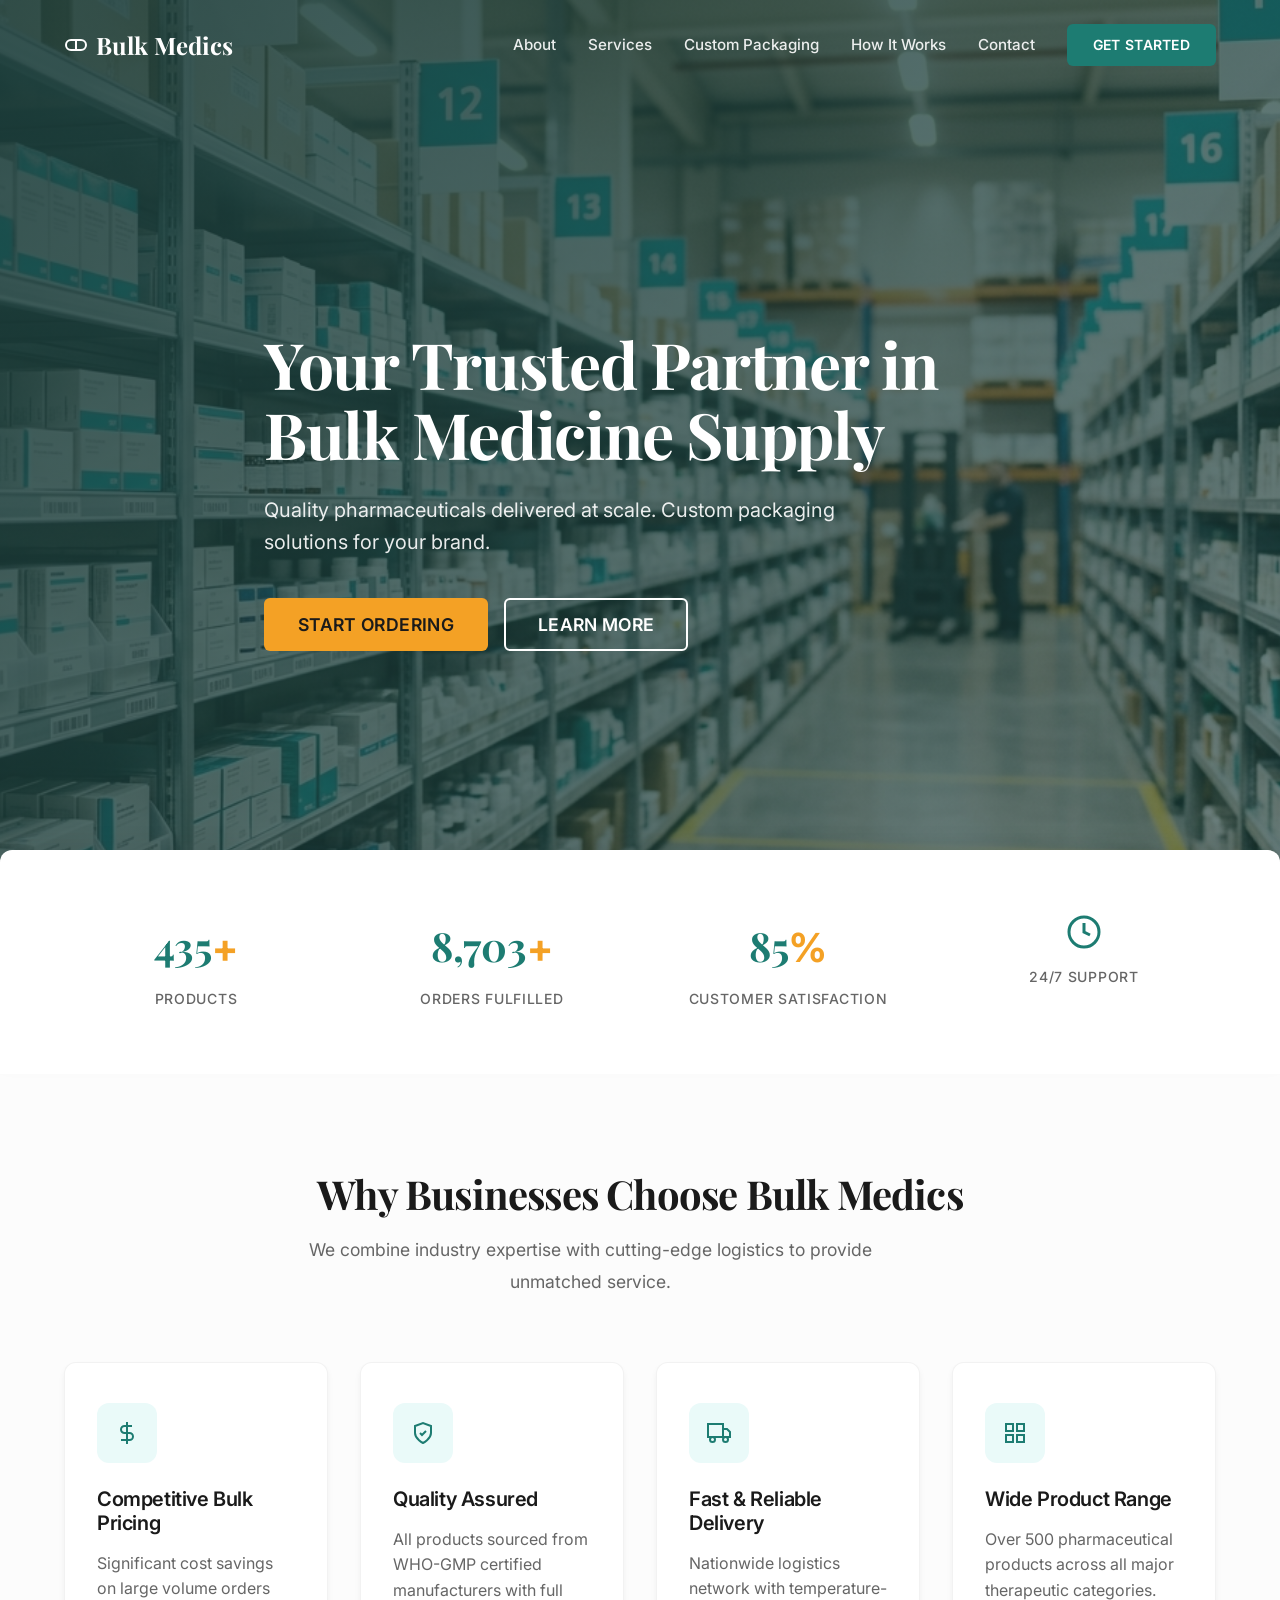
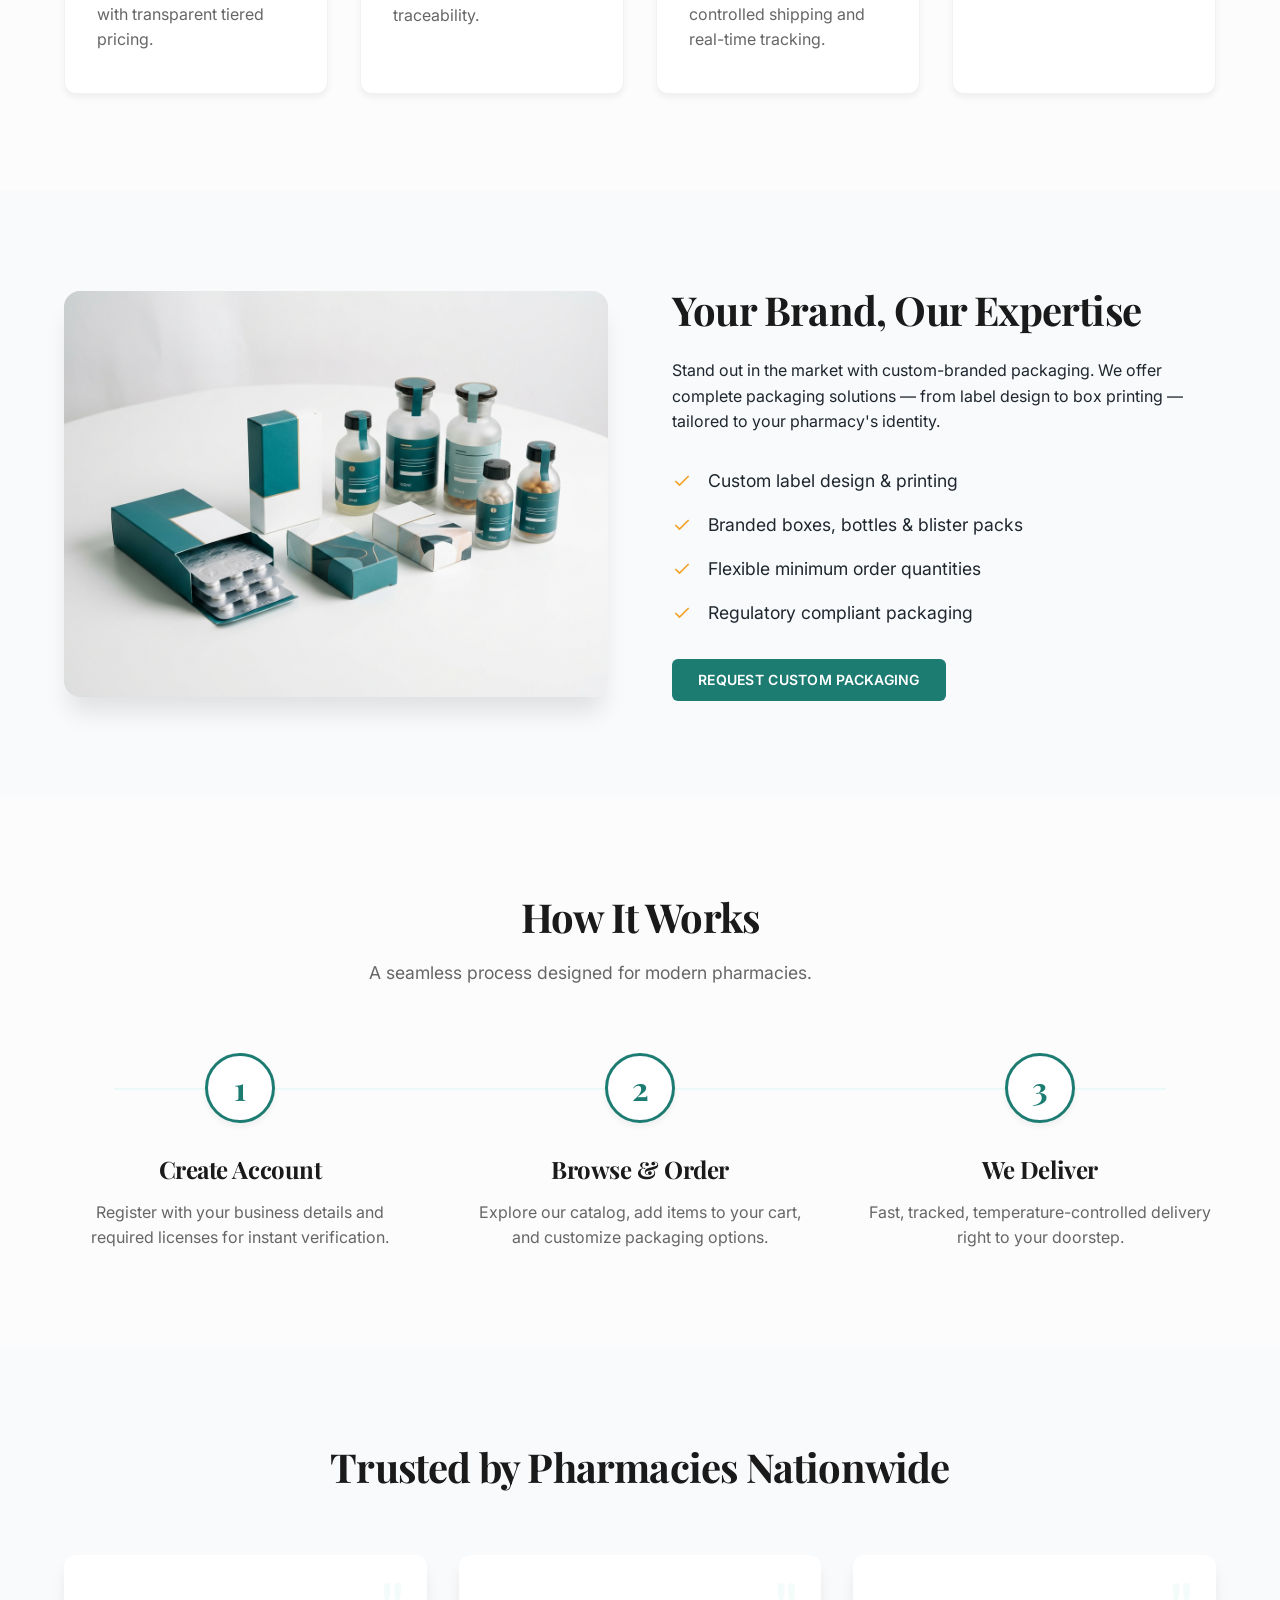
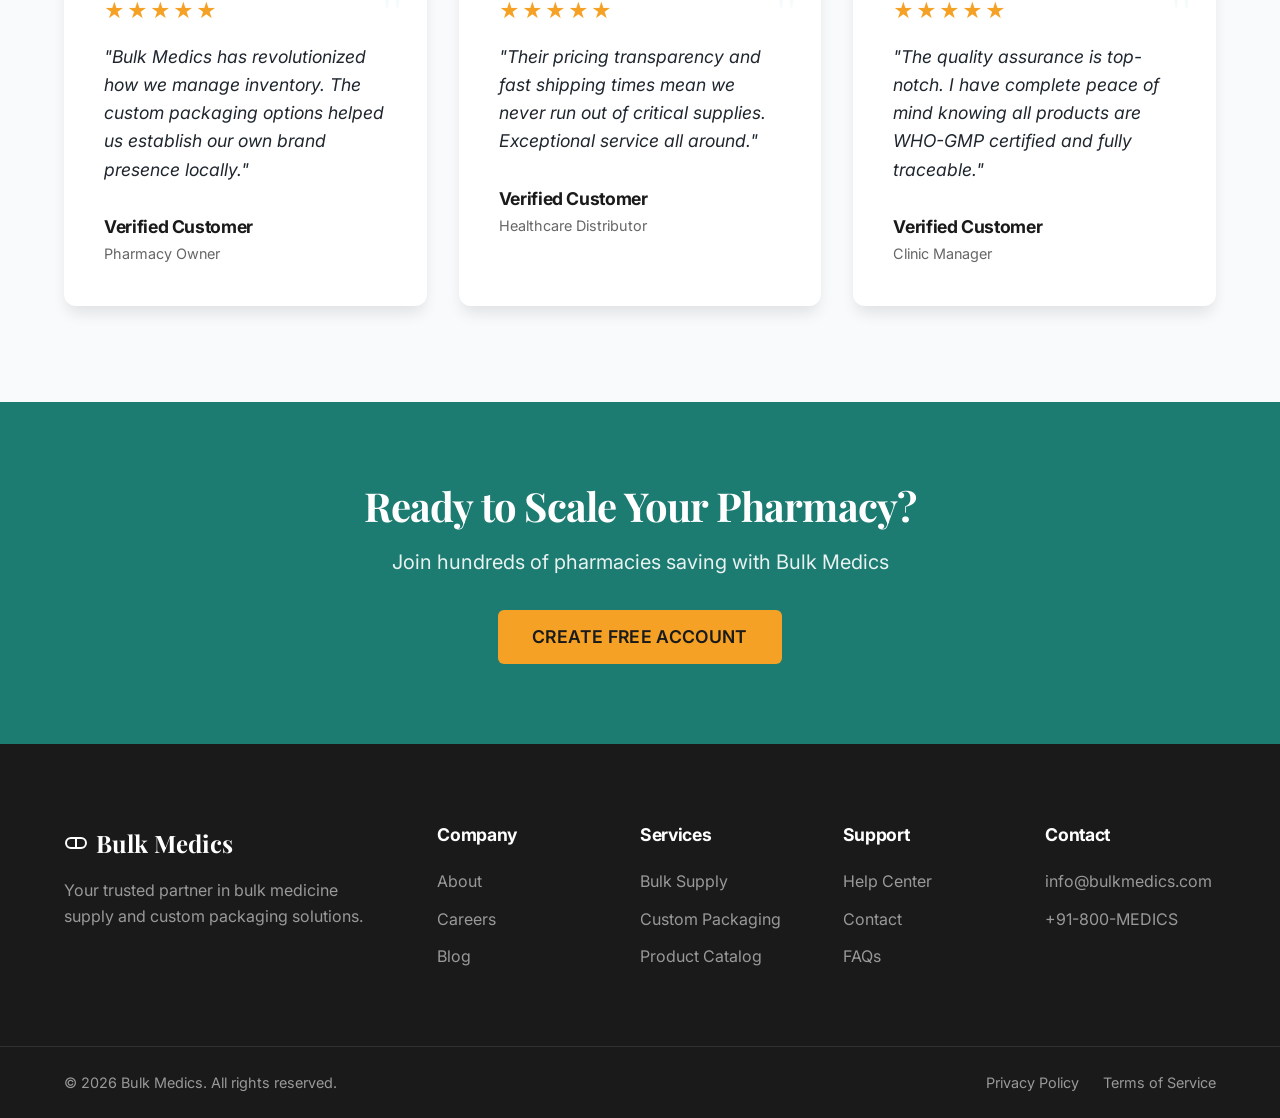
==== commit 0c972c3b: "fix: remove all example/placeholder text from forms and testimonials" ====
--- a/index.html
+++ b/index.html
@@ -218,24 +218,24 @@
                         <div class="stars">★★★★★</div>
                         <p class="quote">"Bulk Medics has revolutionized how we manage inventory. The custom packaging options helped us establish our own brand presence locally."</p>
                         <div class="author">
-                            <h4>Dr. Sarah Jenkins</h4>
-                            <span>City Health Pharmacy</span>
+                            <h4>Verified Customer</h4>
+                            <span>Pharmacy Owner</span>
                         </div>
                     </div>
                     <div class="testimonial-card reveal">
                         <div class="stars">★★★★★</div>
                         <p class="quote">"Their pricing transparency and fast shipping times mean we never run out of critical supplies. Exceptional service all around."</p>
                         <div class="author">
-                            <h4>Michael Chen</h4>
-                            <span>VitalCare Plus</span>
+                            <h4>Verified Customer</h4>
+                            <span>Healthcare Distributor</span>
                         </div>
                     </div>
                     <div class="testimonial-card reveal">
                         <div class="stars">★★★★★</div>
                         <p class="quote">"The quality assurance is top-notch. I have complete peace of mind knowing all products are WHO-GMP certified and fully traceable."</p>
                         <div class="author">
-                            <h4>Elena Rodriguez</h4>
-                            <span>Neighborhood Meds</span>
+                            <h4>Verified Customer</h4>
+                            <span>Clinic Manager</span>
                         </div>
                     </div>
                 </div>
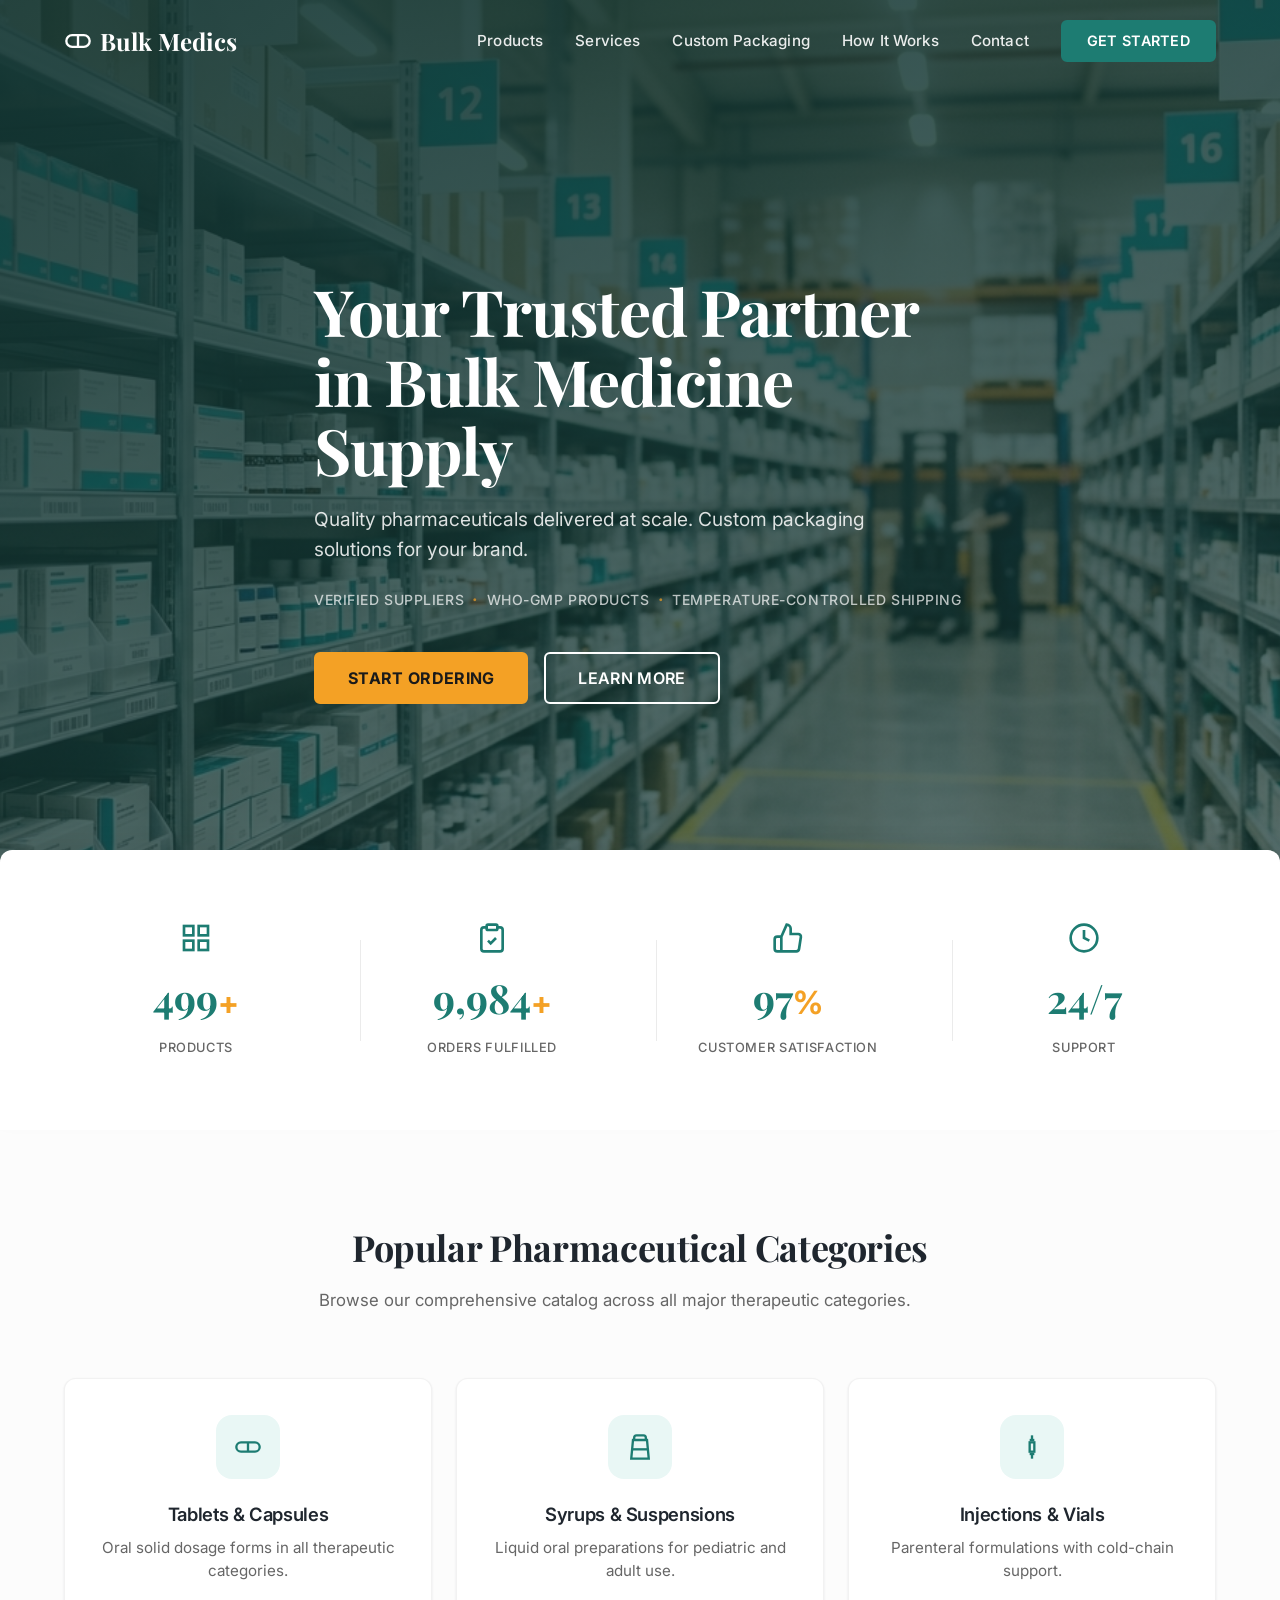
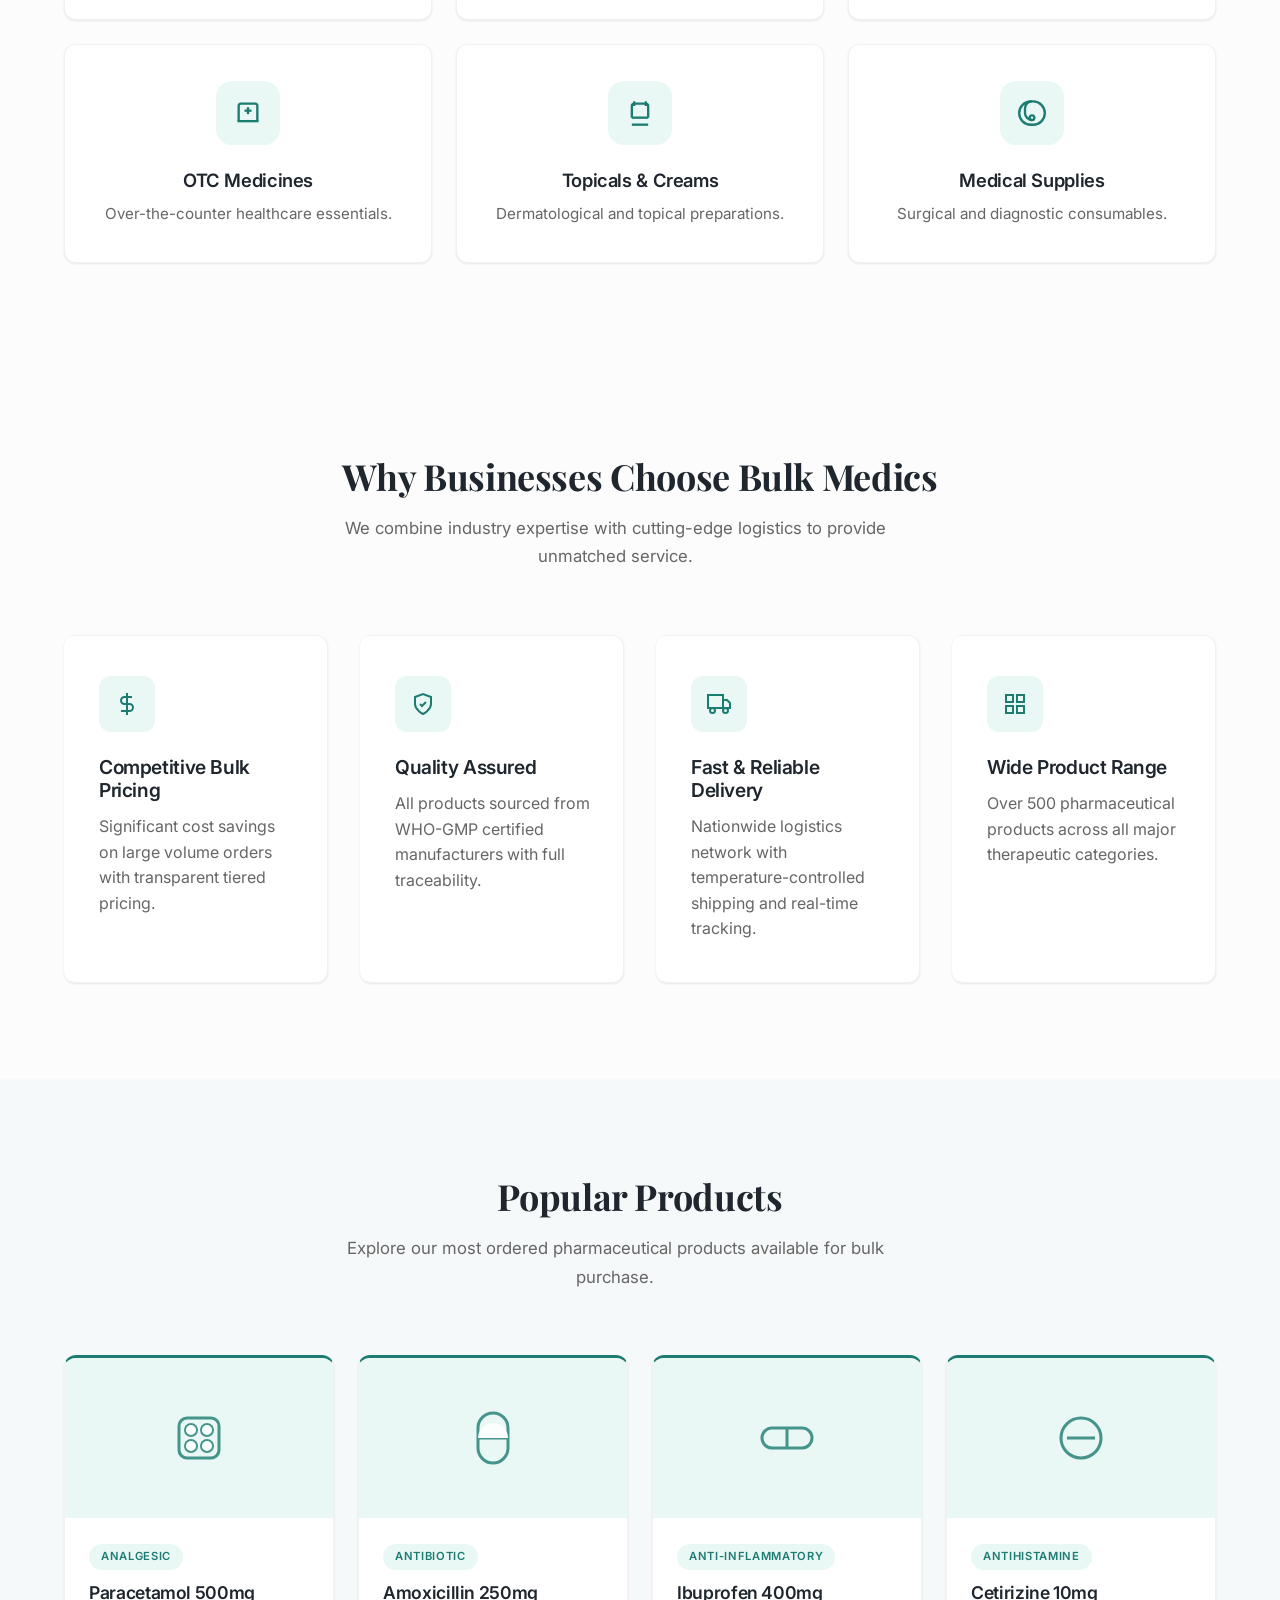
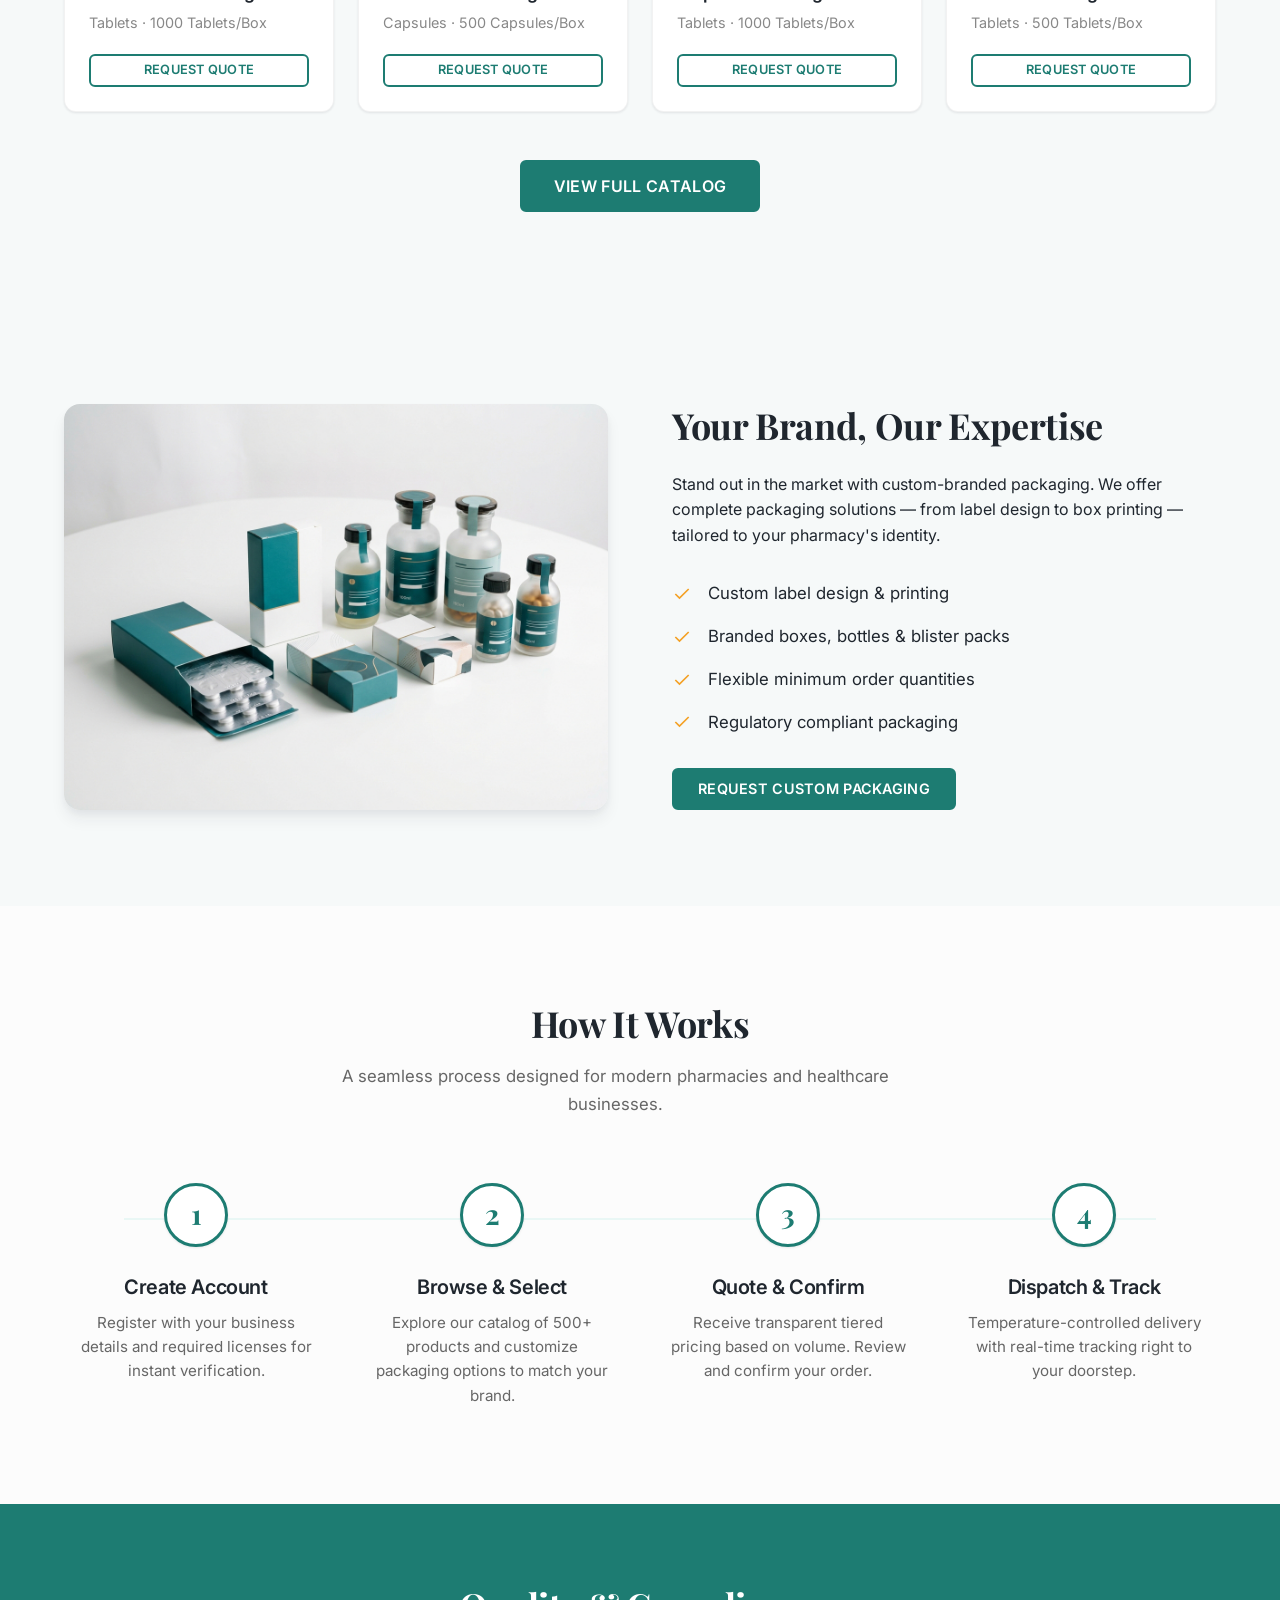
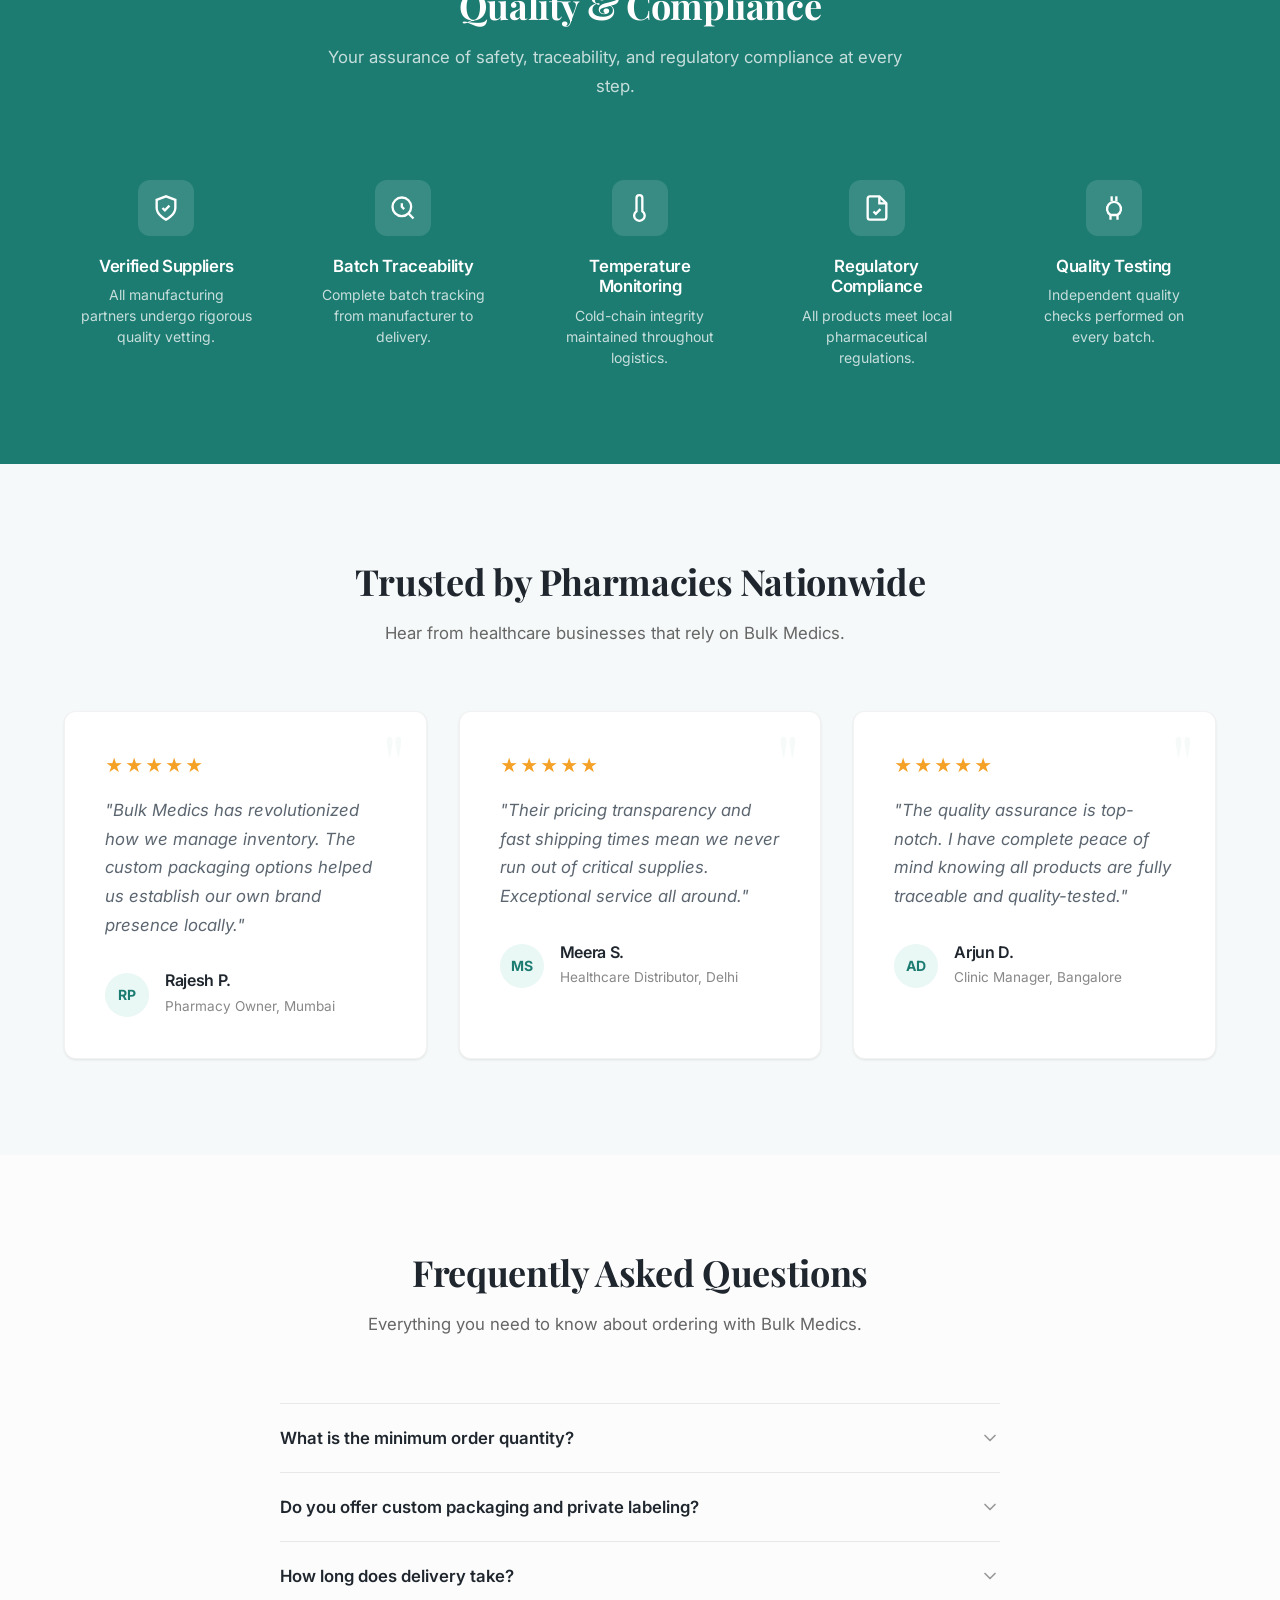
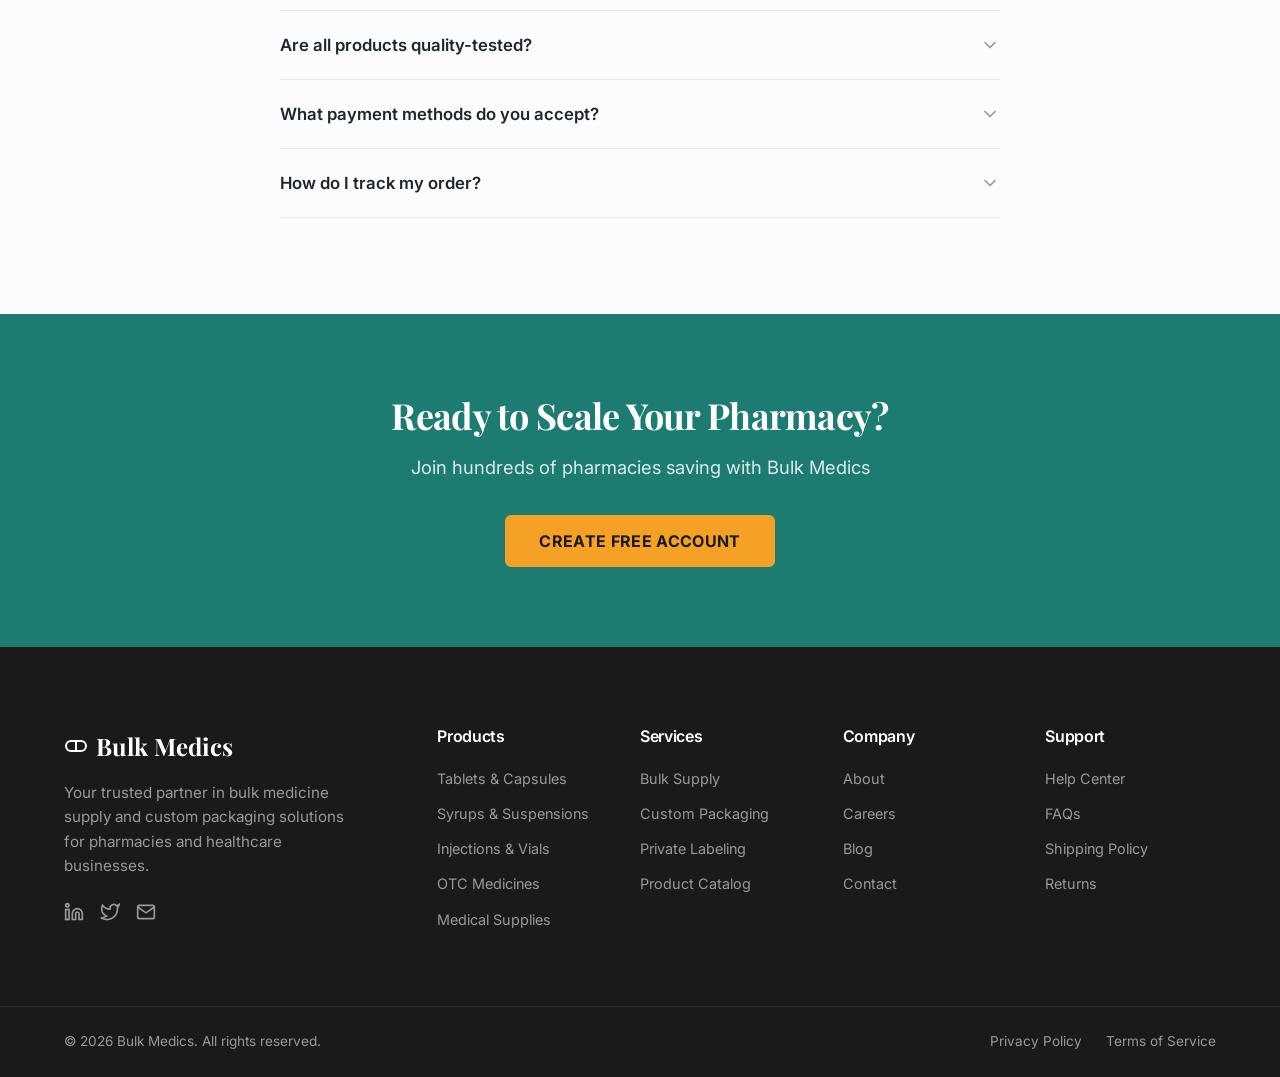
==== commit 5bfcfd1e: "Refine homepage: add 4 new sections, polish 9 existing sections - Add Popular Pharmaceutical Categor" ====
--- a/index.html
+++ b/index.html
@@ -5,38 +5,29 @@
     <meta name="viewport" content="width=device-width, initial-scale=1.0">
     <meta name="description" content="Bulk Medics - Your trusted partner in premium bulk medicine supply and custom packaging solutions. Quality pharmaceuticals delivered at scale.">
     <title>Bulk Medics | Premium Bulk Medicine Supply</title>
-    
-    <!-- Fonts -->
     <link rel="preconnect" href="https://fonts.googleapis.com">
     <link rel="preconnect" href="https://fonts.gstatic.com" crossorigin>
     <link href="https://fonts.googleapis.com/css2?family=Inter:wght@400;500;600&family=Playfair+Display:wght@500;600;700&display=swap" rel="stylesheet">
-    
-    <!-- Styles -->
     <link rel="stylesheet" href="css/variables.css">
     <link rel="stylesheet" href="css/landing.css">
 </head>
 <body>
-    <!-- Navigation -->
     <header id="site-header" class="site-header">
         <div class="container nav-container">
             <a href="index.html" class="logo">
-                <svg class="logo-icon" width="24" height="24" viewBox="0 0 24 24" fill="none" stroke="currentColor" stroke-width="2" stroke-linecap="round" stroke-linejoin="round">
+                <svg class="logo-icon" width="28" height="28" viewBox="0 0 24 24" fill="none" stroke="currentColor" stroke-width="2" stroke-linecap="round" stroke-linejoin="round">
                     <rect x="2" y="7" width="20" height="10" rx="5"></rect>
                     <line x1="12" y1="7" x2="12" y2="17"></line>
                 </svg>
                 Bulk Medics
             </a>
-            
             <button id="mobile-menu-toggle" class="mobile-menu-toggle" aria-label="Toggle Menu">
-                <span></span>
-                <span></span>
-                <span></span>
+                <span></span><span></span><span></span>
             </button>
-
             <nav id="site-nav" class="site-nav">
                 <ul class="nav-links">
-                    <li><a href="#about" class="nav-link">About</a></li>
-                    <li><a href="#services" class="nav-link">Services</a></li>
+                    <li><a href="#categories" class="nav-link">Products</a></li>
+                    <li><a href="#about" class="nav-link">Services</a></li>
                     <li><a href="#custom-packaging" class="nav-link">Custom Packaging</a></li>
                     <li><a href="#how-it-works" class="nav-link">How It Works</a></li>
                     <li><a href="#contact" class="nav-link">Contact</a></li>
@@ -49,7 +40,6 @@
     </header>
 
     <main>
-        <!-- Hero Section -->
         <section id="hero" class="hero">
             <div class="hero-bg"></div>
             <div class="hero-overlay"></div>
@@ -57,6 +47,13 @@
                 <div class="hero-text reveal">
                     <h1>Your Trusted Partner in Bulk Medicine Supply</h1>
                     <p>Quality pharmaceuticals delivered at scale. Custom packaging solutions for your brand.</p>
+                    <div class="hero-trust-line">
+                        <span>Verified Suppliers</span>
+                        <span class="trust-dot">·</span>
+                        <span>WHO-GMP Products</span>
+                        <span class="trust-dot">·</span>
+                        <span>Temperature-Controlled Shipping</span>
+                    </div>
                     <div class="hero-actions">
                         <a href="auth.html" id="hero-start-btn" class="btn btn-accent btn-lg">Start Ordering</a>
                         <a href="#about" id="hero-learn-btn" class="btn btn-outline btn-lg">Learn More</a>
@@ -65,34 +62,135 @@
             </div>
         </section>
 
-        <!-- Stats Strip -->
         <section id="stats-strip" class="stats-strip">
             <div class="container stats-container">
                 <div class="stat-item reveal">
+                    <div class="stat-icon">
+                        <svg width="24" height="24" viewBox="0 0 24 24" fill="none" stroke="currentColor" stroke-width="2">
+                            <rect x="3" y="3" width="7" height="7"></rect>
+                            <rect x="14" y="3" width="7" height="7"></rect>
+                            <rect x="14" y="14" width="7" height="7"></rect>
+                            <rect x="3" y="14" width="7" height="7"></rect>
+                        </svg>
+                    </div>
                     <span class="stat-number" data-target="500">0</span><span class="stat-plus">+</span>
                     <span class="stat-label">Products</span>
                 </div>
                 <div class="stat-item reveal">
+                    <div class="stat-icon">
+                        <svg width="24" height="24" viewBox="0 0 24 24" fill="none" stroke="currentColor" stroke-width="2">
+                            <path d="M16 4h2a2 2 0 0 1 2 2v14a2 2 0 0 1-2 2H6a2 2 0 0 1-2-2V6a2 2 0 0 1 2-2h2"></path>
+                            <rect x="8" y="2" width="8" height="4" rx="1" ry="1"></rect>
+                            <polyline points="9 14 11 16 15 12"></polyline>
+                        </svg>
+                    </div>
                     <span class="stat-number" data-target="10000">0</span><span class="stat-plus">+</span>
                     <span class="stat-label">Orders Fulfilled</span>
                 </div>
                 <div class="stat-item reveal">
+                    <div class="stat-icon">
+                        <svg width="24" height="24" viewBox="0 0 24 24" fill="none" stroke="currentColor" stroke-width="2">
+                            <path d="M14 9V5a3 3 0 0 0-3-3l-4 9v11h11.28a2 2 0 0 0 2-1.7l1.38-9a2 2 0 0 0-2-2.3zM7 22H4a2 2 0 0 1-2-2v-7a2 2 0 0 1 2-2h3"></path>
+                        </svg>
+                    </div>
                     <span class="stat-number" data-target="98">0</span><span class="stat-plus">%</span>
                     <span class="stat-label">Customer Satisfaction</span>
                 </div>
                 <div class="stat-item reveal">
-                    <span class="stat-icon">
+                    <div class="stat-icon">
                         <svg width="24" height="24" viewBox="0 0 24 24" fill="none" stroke="currentColor" stroke-width="2">
                             <circle cx="12" cy="12" r="10"></circle>
                             <polyline points="12 6 12 12 16 14"></polyline>
                         </svg>
-                    </span>
-                    <span class="stat-label">24/7 Support</span>
-                </div>
-            </div>
-        </section>
-
-        <!-- About / Why Choose Us -->
+                    </div>
+                    <span class="stat-number stat-static">24/7</span><span class="stat-plus"></span>
+                    <span class="stat-label">Support</span>
+                </div>
+            </div>
+        </section>
+
+        <section id="categories" class="section categories-section">
+            <div class="container">
+                <div class="section-header reveal">
+                    <h2 class="section-title">Popular Pharmaceutical Categories</h2>
+                    <p class="section-subtitle">Browse our comprehensive catalog across all major therapeutic categories.</p>
+                </div>
+                <div class="categories-grid">
+                    <div class="category-card reveal">
+                        <div class="category-icon">
+                            <svg width="28" height="28" viewBox="0 0 24 24" fill="none" stroke="currentColor" stroke-width="2">
+                                <rect x="2" y="8" width="20" height="8" rx="4"></rect>
+                                <line x1="12" y1="8" x2="12" y2="16"></line>
+                            </svg>
+                        </div>
+                        <h3>Tablets & Capsules</h3>
+                        <p>Oral solid dosage forms in all therapeutic categories.</p>
+                    </div>
+                    <div class="category-card reveal">
+                        <div class="category-icon">
+                            <svg width="28" height="28" viewBox="0 0 24 24" fill="none" stroke="currentColor" stroke-width="2">
+                                <path d="M7 6v-2a2 2 0 0 1 2-2h6a2 2 0 0 1 2 2v2"></path>
+                                <path d="M6 6h12l1.5 16h-15z"></path>
+                                <path d="M6 14h12"></path>
+                            </svg>
+                        </div>
+                        <h3>Syrups & Suspensions</h3>
+                        <p>Liquid oral preparations for pediatric and adult use.</p>
+                    </div>
+                    <div class="category-card reveal">
+                        <div class="category-icon">
+                            <svg width="28" height="28" viewBox="0 0 24 24" fill="none" stroke="currentColor" stroke-width="2">
+                                <path d="M12 2v4"></path>
+                                <path d="M12 22v-4"></path>
+                                <path d="M10 18h4"></path>
+                                <path d="M10 6h4"></path>
+                                <rect x="10" y="8" width="4" height="8"></rect>
+                                <path d="M12 12h.01"></path>
+                            </svg>
+                        </div>
+                        <h3>Injections & Vials</h3>
+                        <p>Parenteral formulations with cold-chain support.</p>
+                    </div>
+                    <div class="category-card reveal">
+                        <div class="category-icon">
+                            <svg width="28" height="28" viewBox="0 0 24 24" fill="none" stroke="currentColor" stroke-width="2">
+                                <path d="M4 19V6a2 2 0 0 1 2-2h12a2 2 0 0 1 2 2v13"></path>
+                                <path d="M9 10h6"></path>
+                                <path d="M12 7v6"></path>
+                                <path d="M3 19h18"></path>
+                            </svg>
+                        </div>
+                        <h3>OTC Medicines</h3>
+                        <p>Over-the-counter healthcare essentials.</p>
+                    </div>
+                    <div class="category-card reveal">
+                        <div class="category-icon">
+                            <svg width="28" height="28" viewBox="0 0 24 24" fill="none" stroke="currentColor" stroke-width="2">
+                                <path d="M5 22h14"></path>
+                                <path d="M5 16h14"></path>
+                                <path d="M7 2v4"></path>
+                                <path d="M17 2v4"></path>
+                                <path d="M19 16V6a2 2 0 0 0-2-2H7a2 2 0 0 0-2 2v10"></path>
+                            </svg>
+                        </div>
+                        <h3>Topicals & Creams</h3>
+                        <p>Dermatological and topical preparations.</p>
+                    </div>
+                    <div class="category-card reveal">
+                        <div class="category-icon">
+                            <svg width="28" height="28" viewBox="0 0 24 24" fill="none" stroke="currentColor" stroke-width="2">
+                                <path d="M11 2.05h2a10 10 0 0 1 0 20h-2a10 10 0 0 1 0-20z"></path>
+                                <path d="M12 18a2 2 0 1 0 0-4 2 2 0 0 0 0 4z"></path>
+                                <path d="M12 2a6 6 0 0 0-6 6v4a6 6 0 0 0 6 6"></path>
+                            </svg>
+                        </div>
+                        <h3>Medical Supplies</h3>
+                        <p>Surgical and diagnostic consumables.</p>
+                    </div>
+                </div>
+            </div>
+        </section>
+
         <section id="about" class="section about-section">
             <div class="container">
                 <div class="section-header reveal">
@@ -148,7 +246,80 @@
             </div>
         </section>
 
-        <!-- Custom Packaging -->
+        <section id="products" class="section products-section bg-light">
+            <div class="container">
+                <div class="section-header reveal">
+                    <h2 class="section-title">Popular Products</h2>
+                    <p class="section-subtitle">Explore our most ordered pharmaceutical products available for bulk purchase.</p>
+                </div>
+                <div class="products-grid">
+                    <div class="product-card reveal">
+                        <div class="product-image">
+                            <svg width="80" height="80" viewBox="0 0 80 80" fill="none">
+                                <rect x="20" y="20" width="40" height="40" rx="8" fill="hsl(174, 45%, 94%)" stroke="hsl(174, 62%, 30%)" stroke-width="3"></rect>
+                                <circle cx="32" cy="32" r="6" fill="white" stroke="hsl(174, 62%, 30%)" stroke-width="2"></circle>
+                                <circle cx="48" cy="32" r="6" fill="white" stroke="hsl(174, 62%, 30%)" stroke-width="2"></circle>
+                                <circle cx="32" cy="48" r="6" fill="white" stroke="hsl(174, 62%, 30%)" stroke-width="2"></circle>
+                                <circle cx="48" cy="48" r="6" fill="white" stroke="hsl(174, 62%, 30%)" stroke-width="2"></circle>
+                            </svg>
+                        </div>
+                        <div class="product-info">
+                            <span class="product-category">Analgesic</span>
+                            <h3 class="product-name">Paracetamol 500mg</h3>
+                            <p class="product-form">Tablets · 1000 Tablets/Box</p>
+                            <a href="auth.html" class="btn btn-outline btn-sm">Request Quote</a>
+                        </div>
+                    </div>
+                    <div class="product-card reveal">
+                        <div class="product-image">
+                            <svg width="80" height="80" viewBox="0 0 80 80" fill="none">
+                                <rect x="25" y="15" width="30" height="50" rx="15" fill="hsl(174, 45%, 94%)" stroke="hsl(174, 62%, 30%)" stroke-width="3"></rect>
+                                <line x1="25" y1="40" x2="55" y2="40" stroke="hsl(174, 62%, 30%)" stroke-width="3"></line>
+                                <path d="M25 40a15 15 0 0 1 30 0" fill="white"></path>
+                            </svg>
+                        </div>
+                        <div class="product-info">
+                            <span class="product-category">Antibiotic</span>
+                            <h3 class="product-name">Amoxicillin 250mg</h3>
+                            <p class="product-form">Capsules · 500 Capsules/Box</p>
+                            <a href="auth.html" class="btn btn-outline btn-sm">Request Quote</a>
+                        </div>
+                    </div>
+                    <div class="product-card reveal">
+                        <div class="product-image">
+                            <svg width="80" height="80" viewBox="0 0 80 80" fill="none">
+                                <rect x="15" y="30" width="50" height="20" rx="10" fill="hsl(174, 45%, 94%)" stroke="hsl(174, 62%, 30%)" stroke-width="3"></rect>
+                                <line x1="40" y1="30" x2="40" y2="50" stroke="hsl(174, 62%, 30%)" stroke-width="3"></line>
+                            </svg>
+                        </div>
+                        <div class="product-info">
+                            <span class="product-category">Anti-inflammatory</span>
+                            <h3 class="product-name">Ibuprofen 400mg</h3>
+                            <p class="product-form">Tablets · 1000 Tablets/Box</p>
+                            <a href="auth.html" class="btn btn-outline btn-sm">Request Quote</a>
+                        </div>
+                    </div>
+                    <div class="product-card reveal">
+                        <div class="product-image">
+                            <svg width="80" height="80" viewBox="0 0 80 80" fill="none">
+                                <circle cx="40" cy="40" r="20" fill="hsl(174, 45%, 94%)" stroke="hsl(174, 62%, 30%)" stroke-width="3"></circle>
+                                <line x1="26" y1="40" x2="54" y2="40" stroke="hsl(174, 62%, 30%)" stroke-width="3"></line>
+                            </svg>
+                        </div>
+                        <div class="product-info">
+                            <span class="product-category">Antihistamine</span>
+                            <h3 class="product-name">Cetirizine 10mg</h3>
+                            <p class="product-form">Tablets · 500 Tablets/Box</p>
+                            <a href="auth.html" class="btn btn-outline btn-sm">Request Quote</a>
+                        </div>
+                    </div>
+                </div>
+                <div class="products-cta reveal">
+                    <a href="auth.html" class="btn btn-primary btn-lg">View Full Catalog</a>
+                </div>
+            </div>
+        </section>
+
         <section id="custom-packaging" class="section packaging-section bg-light">
             <div class="container packaging-container">
                 <div class="packaging-image reveal">
@@ -180,12 +351,11 @@
             </div>
         </section>
 
-        <!-- How It Works -->
         <section id="how-it-works" class="section steps-section">
             <div class="container">
                 <div class="section-header reveal">
                     <h2 class="section-title">How It Works</h2>
-                    <p class="section-subtitle">A seamless process designed for modern pharmacies.</p>
+                    <p class="section-subtitle">A seamless process designed for modern pharmacies and healthcare businesses.</p>
                 </div>
                 <div class="steps-grid">
                     <div class="step-card reveal">
@@ -195,54 +365,208 @@
                     </div>
                     <div class="step-card reveal">
                         <div class="step-number">2</div>
-                        <h3>Browse & Order</h3>
-                        <p>Explore our catalog, add items to your cart, and customize packaging options.</p>
+                        <h3>Browse & Select</h3>
+                        <p>Explore our catalog of 500+ products and customize packaging options to match your brand.</p>
                     </div>
                     <div class="step-card reveal">
                         <div class="step-number">3</div>
-                        <h3>We Deliver</h3>
-                        <p>Fast, tracked, temperature-controlled delivery right to your doorstep.</p>
-                    </div>
-                </div>
-            </div>
-        </section>
-
-        <!-- Testimonials -->
+                        <h3>Quote & Confirm</h3>
+                        <p>Receive transparent tiered pricing based on volume. Review and confirm your order.</p>
+                    </div>
+                    <div class="step-card reveal">
+                        <div class="step-number">4</div>
+                        <h3>Dispatch & Track</h3>
+                        <p>Temperature-controlled delivery with real-time tracking right to your doorstep.</p>
+                    </div>
+                </div>
+            </div>
+        </section>
+
+        <section id="quality" class="section quality-section">
+            <div class="container">
+                <div class="section-header reveal">
+                    <h2 class="section-title">Quality & Compliance</h2>
+                    <p class="section-subtitle">Your assurance of safety, traceability, and regulatory compliance at every step.</p>
+                </div>
+                <div class="quality-grid">
+                    <div class="quality-item reveal">
+                        <div class="quality-icon">
+                            <svg width="28" height="28" viewBox="0 0 24 24" fill="none" stroke="currentColor" stroke-width="2">
+                                <path d="M12 22s8-4 8-10V5l-8-3-8 3v7c0 6 8 10 8 10z"></path>
+                                <polyline points="9 12 11 14 15 10"></polyline>
+                            </svg>
+                        </div>
+                        <h4>Verified Suppliers</h4>
+                        <p>All manufacturing partners undergo rigorous quality vetting.</p>
+                    </div>
+                    <div class="quality-item reveal">
+                        <div class="quality-icon">
+                            <svg width="28" height="28" viewBox="0 0 24 24" fill="none" stroke="currentColor" stroke-width="2">
+                                <circle cx="11" cy="11" r="8"></circle>
+                                <line x1="21" y1="21" x2="16.65" y2="16.65"></line>
+                                <path d="M11 8v3l2 2"></path>
+                            </svg>
+                        </div>
+                        <h4>Batch Traceability</h4>
+                        <p>Complete batch tracking from manufacturer to delivery.</p>
+                    </div>
+                    <div class="quality-item reveal">
+                        <div class="quality-icon">
+                            <svg width="28" height="28" viewBox="0 0 24 24" fill="none" stroke="currentColor" stroke-width="2">
+                                <path d="M14 14.76V3.5a2.5 2.5 0 0 0-5 0v11.26a4.5 4.5 0 1 0 5 0z"></path>
+                            </svg>
+                        </div>
+                        <h4>Temperature Monitoring</h4>
+                        <p>Cold-chain integrity maintained throughout logistics.</p>
+                    </div>
+                    <div class="quality-item reveal">
+                        <div class="quality-icon">
+                            <svg width="28" height="28" viewBox="0 0 24 24" fill="none" stroke="currentColor" stroke-width="2">
+                                <path d="M14 2H6a2 2 0 0 0-2 2v16a2 2 0 0 0 2 2h12a2 2 0 0 0 2-2V8z"></path>
+                                <polyline points="14 2 14 8 20 8"></polyline>
+                                <polyline points="9 15 11 17 15 13"></polyline>
+                            </svg>
+                        </div>
+                        <h4>Regulatory Compliance</h4>
+                        <p>All products meet local pharmaceutical regulations.</p>
+                    </div>
+                    <div class="quality-item reveal">
+                        <div class="quality-icon">
+                            <svg width="28" height="28" viewBox="0 0 24 24" fill="none" stroke="currentColor" stroke-width="2">
+                                <path d="M10 2v4"></path>
+                                <path d="M14 2v4"></path>
+                                <path d="M9 22v-4h6v4"></path>
+                                <path d="M9 18a6 6 0 1 1 6 0"></path>
+                            </svg>
+                        </div>
+                        <h4>Quality Testing</h4>
+                        <p>Independent quality checks performed on every batch.</p>
+                    </div>
+                </div>
+            </div>
+        </section>
+
         <section id="testimonials" class="section testimonials-section bg-light">
             <div class="container">
                 <div class="section-header reveal">
                     <h2 class="section-title">Trusted by Pharmacies Nationwide</h2>
+                    <p class="section-subtitle">Hear from healthcare businesses that rely on Bulk Medics.</p>
                 </div>
                 <div class="testimonials-grid">
                     <div class="testimonial-card reveal">
                         <div class="stars">★★★★★</div>
                         <p class="quote">"Bulk Medics has revolutionized how we manage inventory. The custom packaging options helped us establish our own brand presence locally."</p>
                         <div class="author">
-                            <h4>Verified Customer</h4>
-                            <span>Pharmacy Owner</span>
+                            <div class="author-avatar">RP</div>
+                            <div class="author-info">
+                                <h4>Rajesh P.</h4>
+                                <span>Pharmacy Owner, Mumbai</span>
+                            </div>
                         </div>
                     </div>
                     <div class="testimonial-card reveal">
                         <div class="stars">★★★★★</div>
                         <p class="quote">"Their pricing transparency and fast shipping times mean we never run out of critical supplies. Exceptional service all around."</p>
                         <div class="author">
-                            <h4>Verified Customer</h4>
-                            <span>Healthcare Distributor</span>
+                            <div class="author-avatar">MS</div>
+                            <div class="author-info">
+                                <h4>Meera S.</h4>
+                                <span>Healthcare Distributor, Delhi</span>
+                            </div>
                         </div>
                     </div>
                     <div class="testimonial-card reveal">
                         <div class="stars">★★★★★</div>
-                        <p class="quote">"The quality assurance is top-notch. I have complete peace of mind knowing all products are WHO-GMP certified and fully traceable."</p>
+                        <p class="quote">"The quality assurance is top-notch. I have complete peace of mind knowing all products are fully traceable and quality-tested."</p>
                         <div class="author">
-                            <h4>Verified Customer</h4>
-                            <span>Clinic Manager</span>
-                        </div>
-                    </div>
-                </div>
-            </div>
-        </section>
-
-        <!-- CTA Banner -->
+                            <div class="author-avatar">AD</div>
+                            <div class="author-info">
+                                <h4>Arjun D.</h4>
+                                <span>Clinic Manager, Bangalore</span>
+                            </div>
+                        </div>
+                    </div>
+                </div>
+            </div>
+        </section>
+
+        <section id="faq" class="section faq-section">
+            <div class="container">
+                <div class="section-header reveal">
+                    <h2 class="section-title">Frequently Asked Questions</h2>
+                    <p class="section-subtitle">Everything you need to know about ordering with Bulk Medics.</p>
+                </div>
+                <div class="faq-list reveal">
+                    <div class="faq-item">
+                        <button class="faq-question" aria-expanded="false">
+                            <span>What is the minimum order quantity?</span>
+                            <svg class="faq-chevron" width="20" height="20" viewBox="0 0 24 24" fill="none" stroke="currentColor" stroke-width="2" stroke-linecap="round" stroke-linejoin="round">
+                                <polyline points="6 9 12 15 18 9"></polyline>
+                            </svg>
+                        </button>
+                        <div class="faq-answer">
+                            <p>Minimum order quantities vary by product category. Most tablet and capsule products start at 500 units, while specialized formulations may have higher minimums. Contact our team for specific MOQ details.</p>
+                        </div>
+                    </div>
+                    <div class="faq-item">
+                        <button class="faq-question" aria-expanded="false">
+                            <span>Do you offer custom packaging and private labeling?</span>
+                            <svg class="faq-chevron" width="20" height="20" viewBox="0 0 24 24" fill="none" stroke="currentColor" stroke-width="2" stroke-linecap="round" stroke-linejoin="round">
+                                <polyline points="6 9 12 15 18 9"></polyline>
+                            </svg>
+                        </button>
+                        <div class="faq-answer">
+                            <p>Yes, we offer complete custom packaging solutions including label design, branded boxes, blister packs, and bottles. Our team works with you to create packaging that meets regulatory standards and reflects your brand identity.</p>
+                        </div>
+                    </div>
+                    <div class="faq-item">
+                        <button class="faq-question" aria-expanded="false">
+                            <span>How long does delivery take?</span>
+                            <svg class="faq-chevron" width="20" height="20" viewBox="0 0 24 24" fill="none" stroke="currentColor" stroke-width="2" stroke-linecap="round" stroke-linejoin="round">
+                                <polyline points="6 9 12 15 18 9"></polyline>
+                            </svg>
+                        </button>
+                        <div class="faq-answer">
+                            <p>Standard delivery takes 3-7 business days depending on your location and order size. We also offer express shipping options for urgent requirements. All shipments include real-time tracking.</p>
+                        </div>
+                    </div>
+                    <div class="faq-item">
+                        <button class="faq-question" aria-expanded="false">
+                            <span>Are all products quality-tested?</span>
+                            <svg class="faq-chevron" width="20" height="20" viewBox="0 0 24 24" fill="none" stroke="currentColor" stroke-width="2" stroke-linecap="round" stroke-linejoin="round">
+                                <polyline points="6 9 12 15 18 9"></polyline>
+                            </svg>
+                        </button>
+                        <div class="faq-answer">
+                            <p>Every batch undergoes independent quality testing before dispatch. We source exclusively from WHO-GMP certified manufacturers and maintain complete batch traceability from production to delivery.</p>
+                        </div>
+                    </div>
+                    <div class="faq-item">
+                        <button class="faq-question" aria-expanded="false">
+                            <span>What payment methods do you accept?</span>
+                            <svg class="faq-chevron" width="20" height="20" viewBox="0 0 24 24" fill="none" stroke="currentColor" stroke-width="2" stroke-linecap="round" stroke-linejoin="round">
+                                <polyline points="6 9 12 15 18 9"></polyline>
+                            </svg>
+                        </button>
+                        <div class="faq-answer">
+                            <p>We accept bank transfers, corporate credit accounts, and major payment gateways. For large orders, we also offer flexible payment terms. Contact our sales team for details.</p>
+                        </div>
+                    </div>
+                    <div class="faq-item">
+                        <button class="faq-question" aria-expanded="false">
+                            <span>How do I track my order?</span>
+                            <svg class="faq-chevron" width="20" height="20" viewBox="0 0 24 24" fill="none" stroke="currentColor" stroke-width="2" stroke-linecap="round" stroke-linejoin="round">
+                                <polyline points="6 9 12 15 18 9"></polyline>
+                            </svg>
+                        </button>
+                        <div class="faq-answer">
+                            <p>Once your order is dispatched, you'll receive a tracking link via email and SMS. You can also track all your orders in real-time through your Bulk Medics dashboard.</p>
+                        </div>
+                    </div>
+                </div>
+            </div>
+        </section>
+
         <section id="cta" class="cta-banner reveal">
             <div class="container cta-container">
                 <h2>Ready to Scale Your Pharmacy?</h2>
@@ -252,10 +576,9 @@
         </section>
     </main>
 
-    <!-- Footer -->
     <footer id="contact" class="site-footer">
         <div class="container footer-container">
-            <div class="footer-col">
+            <div class="footer-col footer-brand">
                 <div class="footer-logo">
                     <svg class="logo-icon" width="24" height="24" viewBox="0 0 24 24" fill="none" stroke="currentColor" stroke-width="2" stroke-linecap="round" stroke-linejoin="round">
                         <rect x="2" y="7" width="20" height="10" rx="5"></rect>
@@ -263,7 +586,31 @@
                     </svg>
                     Bulk Medics
                 </div>
-                <p class="footer-desc">Your trusted partner in bulk medicine supply and custom packaging solutions.</p>
+                <p class="footer-desc">Your trusted partner in bulk medicine supply and custom packaging solutions for pharmacies and healthcare businesses.</p>
+                <div class="footer-social">
+                    <a href="#" aria-label="LinkedIn"><svg width="20" height="20" viewBox="0 0 24 24" fill="none" stroke="currentColor" stroke-width="2"><path d="M16 8a6 6 0 0 1 6 6v7h-4v-7a2 2 0 0 0-2-2 2 2 0 0 0-2 2v7h-4v-7a6 6 0 0 1 6-6z"></path><rect x="2" y="9" width="4" height="12"></rect><circle cx="4" cy="4" r="2"></circle></svg></a>
+                    <a href="#" aria-label="Twitter"><svg width="20" height="20" viewBox="0 0 24 24" fill="none" stroke="currentColor" stroke-width="2"><path d="M23 3a10.9 10.9 0 0 1-3.14 1.53 4.48 4.48 0 0 0-7.86 3v1A10.66 10.66 0 0 1 3 4s-4 9 5 13a11.64 11.64 0 0 1-7 2c9 5 20 0 20-11.5a4.5 4.5 0 0 0-.08-.83A7.72 7.72 0 0 0 23 3z"></path></svg></a>
+                    <a href="mailto:info@bulkmedics.com" aria-label="Email"><svg width="20" height="20" viewBox="0 0 24 24" fill="none" stroke="currentColor" stroke-width="2"><path d="M4 4h16c1.1 0 2 .9 2 2v12c0 1.1-.9 2-2 2H4c-1.1 0-2-.9-2-2V6c0-1.1.9-2 2-2z"></path><polyline points="22,6 12,13 2,6"></polyline></svg></a>
+                </div>
+            </div>
+            <div class="footer-col">
+                <h4>Products</h4>
+                <ul>
+                    <li><a href="#">Tablets & Capsules</a></li>
+                    <li><a href="#">Syrups & Suspensions</a></li>
+                    <li><a href="#">Injections & Vials</a></li>
+                    <li><a href="#">OTC Medicines</a></li>
+                    <li><a href="#">Medical Supplies</a></li>
+                </ul>
+            </div>
+            <div class="footer-col">
+                <h4>Services</h4>
+                <ul>
+                    <li><a href="#">Bulk Supply</a></li>
+                    <li><a href="#">Custom Packaging</a></li>
+                    <li><a href="#">Private Labeling</a></li>
+                    <li><a href="#">Product Catalog</a></li>
+                </ul>
             </div>
             <div class="footer-col">
                 <h4>Company</h4>
@@ -271,29 +618,16 @@
                     <li><a href="#">About</a></li>
                     <li><a href="#">Careers</a></li>
                     <li><a href="#">Blog</a></li>
-                </ul>
-            </div>
-            <div class="footer-col">
-                <h4>Services</h4>
-                <ul>
-                    <li><a href="#">Bulk Supply</a></li>
-                    <li><a href="#">Custom Packaging</a></li>
-                    <li><a href="#">Product Catalog</a></li>
+                    <li><a href="#">Contact</a></li>
                 </ul>
             </div>
             <div class="footer-col">
                 <h4>Support</h4>
                 <ul>
                     <li><a href="#">Help Center</a></li>
-                    <li><a href="#">Contact</a></li>
                     <li><a href="#">FAQs</a></li>
-                </ul>
-            </div>
-            <div class="footer-col">
-                <h4>Contact</h4>
-                <ul>
-                    <li><a href="mailto:info@bulkmedics.com">info@bulkmedics.com</a></li>
-                    <li><a href="tel:+91800MEDICS">+91-800-MEDICS</a></li>
+                    <li><a href="#">Shipping Policy</a></li>
+                    <li><a href="#">Returns</a></li>
                 </ul>
             </div>
         </div>
@@ -308,7 +642,6 @@
         </div>
     </footer>
 
-    <!-- Scripts -->
     <script src="js/store.js"></script>
     <script src="js/landing.js"></script>
 </body>
--- a/css/landing.css
+++ b/css/landing.css
@@ -1,747 +1,1221 @@
-/* landing.css - Premium landing page styles */
-
-/* Reset & Base overrides (if not fully in variables.css) */
+/* ==========================================================================
+   1. RESET & BASE
+   ========================================================================== */
 html {
-    scroll-behavior: smooth;
+  scroll-behavior: smooth;
 }
 
 body {
-    font-family: var(--font-body, 'Inter', sans-serif);
-    color: var(--color-text, #333);
-    line-height: 1.6;
-    margin: 0;
-    padding: 0;
-    overflow-x: hidden;
+  font-family: var(--font-body);
+  color: var(--color-text);
+  line-height: 1.6;
+  margin: 0;
+  padding: 0;
+  overflow-x: hidden;
 }
 
 h1, h2, h3, h4, h5, h6 {
-    font-family: var(--font-heading, 'Playfair Display', serif);
-    margin-top: 0;
-    color: var(--color-heading, #1a1a1a);
+  font-family: var(--font-heading);
+  margin-top: 0;
+  color: var(--color-text);
 }
 
 a {
-    text-decoration: none;
-    color: inherit;
-    transition: color 0.3s ease;
-}
-
-ul {
-    list-style: none;
-    padding: 0;
-    margin: 0;
+  text-decoration: none;
+  color: inherit;
+  transition: color 0.3s ease;
+}
+
+ul, ol {
+  list-style: none;
+  padding: 0;
+  margin: 0;
 }
 
 img {
-    max-width: 100%;
-    height: auto;
+  max-width: 100%;
+  height: auto;
+  display: block;
+}
+
+.bg-light {
+  background-color: var(--color-surface-alt, hsl(174, 20%, 97%));
+}
+
+/* ==========================================================================
+   2. HEADER & NAV
+   ========================================================================== */
+.site-header {
+  position: fixed;
+  top: 0;
+  left: 0;
+  width: 100%;
+  z-index: 1000;
+  background: transparent;
+  padding: 1.25rem 0;
+  transition: all 0.3s ease;
+}
+
+.site-header.scrolled {
+  background: rgba(255, 255, 255, 0.97);
+  backdrop-filter: blur(12px);
+  box-shadow: var(--shadow-sm);
+  padding: 0.75rem 0;
+  border-bottom: 1px solid rgba(0, 0, 0, 0.05);
+}
+
+.nav-container {
+  display: flex;
+  justify-content: space-between;
+  align-items: center;
+}
+
+.logo {
+  display: flex;
+  align-items: center;
+  gap: 0.5rem;
+  font-family: var(--font-heading);
+  font-size: 1.5rem;
+  font-weight: 700;
+  color: #fff;
+  z-index: 1001;
+  transition: color 0.3s ease;
+}
+
+.logo:hover {
+  color: #fff;
+}
+
+.site-header.scrolled .logo {
+  color: var(--color-primary);
+}
+
+.site-header.scrolled .logo:hover {
+  color: var(--color-primary-dark);
+}
+
+.site-nav {
+  display: flex;
+  align-items: center;
+  gap: 2rem;
+}
+
+.nav-links {
+  display: flex;
+  gap: 2rem;
+}
+
+.nav-link {
+  color: rgba(255, 255, 255, 0.9);
+  font-weight: 500;
+  font-size: 0.95rem;
+  position: relative;
+  letter-spacing: 0.01em;
+  transition: color 0.3s ease;
+}
+
+.nav-link:hover {
+  color: #fff;
+}
+
+.nav-link::after {
+  content: '';
+  position: absolute;
+  width: 0;
+  height: 2px;
+  bottom: -6px;
+  left: 0;
+  background: var(--color-accent);
+  transition: width 0.3s;
+}
+
+.nav-link:hover::after {
+  width: 100%;
+}
+
+.site-header.scrolled .nav-link {
+  color: var(--color-text);
+}
+
+.site-header.scrolled .nav-link:hover {
+  color: var(--color-primary);
+}
+
+.mobile-menu-toggle {
+  display: none;
+  background: transparent;
+  border: none;
+  cursor: pointer;
+  z-index: 1001;
+}
+
+.mobile-menu-toggle span {
+  display: block;
+  width: 24px;
+  height: 2px;
+  background: #fff;
+  margin: 5px 0;
+  transition: all 0.3s ease;
+}
+
+.site-header.scrolled .mobile-menu-toggle span {
+  background: var(--color-text);
+}
+
+/* ==========================================================================
+   3. HERO SECTION
+   ========================================================================== */
+.hero {
+  position: relative;
+  min-height: 100vh;
+  display: flex;
+  align-items: center;
+  padding-top: 5rem;
+  overflow: hidden;
+}
+
+.hero-bg {
+  position: absolute;
+  top: 0;
+  left: 0;
+  right: 0;
+  bottom: 0;
+  width: 100%;
+  height: 120%;
+  background: url('../images/hero.jpg') center/cover;
+  z-index: -2;
+}
+
+.hero-overlay {
+  position: absolute;
+  top: 0;
+  left: 0;
+  right: 0;
+  bottom: 0;
+  background: linear-gradient(160deg, rgba(20, 55, 52, 0.92) 0%, rgba(20, 55, 52, 0.65) 100%);
+  z-index: -1;
+}
+
+.hero-content {
+  color: #fff;
+  max-width: 700px;
+}
+
+.hero h1 {
+  color: #fff;
+  font-size: clamp(2.75rem, 5vw, 4.25rem);
+  line-height: 1.08;
+  margin-bottom: 1.25rem;
+  letter-spacing: -0.02em;
+}
+
+.hero p {
+  font-size: clamp(1.05rem, 1.8vw, 1.2rem);
+  opacity: 0.85;
+  margin-bottom: 1.5rem;
+  max-width: 560px;
+  line-height: 1.6;
+}
+
+.hero-trust-line {
+  display: flex;
+  flex-wrap: wrap;
+  gap: 0.5rem;
+  align-items: center;
+  margin-bottom: 2.5rem;
+  font-size: 0.875rem;
+  letter-spacing: 0.04em;
+  text-transform: uppercase;
+  opacity: 0.7;
+  font-weight: 500;
+}
+
+.trust-dot {
+  color: var(--color-accent);
+  font-size: 1.25rem;
+  line-height: 1;
+}
+
+.hero-actions {
+  display: flex;
+  gap: 1rem;
+  flex-wrap: wrap;
+}
+
+/* ==========================================================================
+   4. BUTTONS
+   ========================================================================== */
+.btn {
+  display: inline-flex;
+  align-items: center;
+  justify-content: center;
+  padding: 0.75rem 1.5rem;
+  font-weight: 600;
+  border-radius: 6px;
+  cursor: pointer;
+  transition: all 0.25s ease;
+  border: 2px solid transparent;
+  font-family: var(--font-body);
+  font-size: 0.9rem;
+  letter-spacing: 0.02em;
+  text-transform: uppercase;
+}
+
+.btn:focus-visible {
+  outline: 2px solid var(--color-accent);
+  outline-offset: 2px;
+}
+
+.btn-lg {
+  padding: 1rem 2rem;
+  font-size: 1rem;
+}
+
+.btn-sm {
+  padding: 0.5rem 1.25rem;
+  font-size: 0.8rem;
+}
+
+.btn-primary {
+  background: var(--color-primary);
+  color: #fff;
+  border-color: var(--color-primary);
+}
+
+.btn-primary:hover {
+  background: var(--color-primary-dark);
+  border-color: var(--color-primary-dark);
+  transform: translateY(-2px);
+  box-shadow: var(--shadow-md);
+}
+
+.btn-accent {
+  background: var(--color-accent);
+  color: #1a1a1a;
+  border-color: var(--color-accent);
+  font-weight: 700;
+}
+
+.btn-accent:hover {
+  background: var(--color-accent-dark);
+  border-color: var(--color-accent-dark);
+  transform: translateY(-2px);
+  box-shadow: var(--shadow-md);
+}
+
+.btn-outline {
+  background: transparent;
+  border-color: currentColor;
+  color: inherit;
+}
+
+.btn-outline:hover {
+  background: rgba(255, 255, 255, 0.1);
+  transform: translateY(-2px);
+}
+
+/* ==========================================================================
+   5. STATS STRIP
+   ========================================================================== */
+.stats-strip {
+  background: #fff;
+  padding: 3.5rem 0;
+  box-shadow: 0 -10px 20px rgba(0, 0, 0, 0.05);
+  position: relative;
+  z-index: 10;
+  margin-top: -50px;
+  border-radius: 12px 12px 0 0;
+}
+
+.stats-container {
+  display: grid;
+  grid-template-columns: repeat(4, 1fr);
+  gap: 2rem;
+  text-align: center;
+}
+
+.stat-item {
+  padding: 1rem;
+  position: relative;
+}
+
+.stat-item + .stat-item::before {
+  content: '';
+  position: absolute;
+  left: 0;
+  top: 20%;
+  height: 60%;
+  width: 1px;
+  background: rgba(0, 0, 0, 0.08);
+}
+
+.stat-icon {
+  display: flex;
+  justify-content: center;
+  margin-bottom: 0.75rem;
+  color: var(--color-primary);
+}
+
+.stat-icon svg {
+  width: 32px;
+  height: 32px;
+}
+
+.stat-number, .stat-number.stat-static {
+  font-family: var(--font-heading);
+  font-size: 2.5rem;
+  font-weight: 700;
+  color: var(--color-primary);
+}
+
+.stat-plus {
+  font-size: 2rem;
+  font-weight: 700;
+  color: var(--color-accent);
+}
+
+.stat-label {
+  display: block;
+  margin-top: 0.5rem;
+  font-weight: 500;
+  color: #666;
+  text-transform: uppercase;
+  letter-spacing: 0.05em;
+  font-size: 0.8rem;
+}
+
+/* ==========================================================================
+   6. GENERIC SECTION STYLES
+   ========================================================================== */
+.section {
+  padding: 6rem 0;
+}
+
+.section-header {
+  text-align: center;
+  max-width: 650px;
+  margin: 0 auto 4rem;
+}
+
+.section-title {
+  font-size: 2.25rem;
+  margin-bottom: 1rem;
+  letter-spacing: -0.01em;
+}
+
+.section-subtitle {
+  font-size: 1.05rem;
+  color: #666;
+  line-height: 1.7;
+}
+
+/* ==========================================================================
+   7. CATEGORIES SECTION
+   ========================================================================== */
+.categories-grid {
+  display: grid;
+  grid-template-columns: repeat(3, 1fr);
+  gap: 1.5rem;
+}
+
+.category-card {
+  background: #fff;
+  padding: 2.25rem 2rem;
+  border-radius: 12px;
+  box-shadow: var(--shadow-sm);
+  transition: all 0.3s ease;
+  border: 1px solid rgba(0, 0, 0, 0.05);
+  text-align: center;
+  cursor: pointer;
+}
+
+.category-card:hover {
+  transform: translateY(-6px);
+  box-shadow: var(--shadow-lg);
+  border-color: rgba(0, 0, 0, 0.1);
+}
+
+.category-icon {
+  width: 64px;
+  height: 64px;
+  background: var(--color-primary-light);
+  color: var(--color-primary);
+  border-radius: 16px;
+  display: flex;
+  align-items: center;
+  justify-content: center;
+  margin: 0 auto 1.5rem;
+  transition: all 0.3s ease;
+}
+
+.category-card:hover .category-icon {
+  background: var(--color-primary);
+  color: #fff;
+}
+
+.category-card h3 {
+  font-size: 1.15rem;
+  margin-bottom: 0.75rem;
+  font-family: var(--font-body);
+  font-weight: 600;
+}
+
+.category-card p {
+  color: #666;
+  font-size: 0.95rem;
+  margin: 0;
+  line-height: 1.5;
+}
+
+/* ==========================================================================
+   8. FEATURES / ABOUT SECTION
+   ========================================================================== */
+.features-grid {
+  display: grid;
+  grid-template-columns: repeat(auto-fit, minmax(250px, 1fr));
+  gap: 2rem;
+}
+
+.feature-card {
+  background: #fff;
+  padding: 2.5rem 2rem;
+  border-radius: 12px;
+  box-shadow: var(--shadow-sm);
+  transition: all 0.3s ease;
+  border: 1px solid rgba(0, 0, 0, 0.05);
+  border-left: 3px solid transparent;
+}
+
+.feature-card:hover {
+  transform: translateY(-6px);
+  box-shadow: var(--shadow-lg);
+  border-left-color: var(--color-primary);
+}
+
+.feature-icon {
+  width: 56px;
+  height: 56px;
+  background: var(--color-primary-light);
+  color: var(--color-primary);
+  border-radius: 12px;
+  display: flex;
+  align-items: center;
+  justify-content: center;
+  margin-bottom: 1.5rem;
+  transition: all 0.3s ease;
+}
+
+.feature-card:hover .feature-icon {
+  background: var(--color-primary);
+  color: #fff;
+}
+
+.feature-card h3 {
+  font-size: 1.2rem;
+  margin-bottom: 0.75rem;
+  font-family: var(--font-body);
+  font-weight: 600;
+}
+
+.feature-card p {
+  color: #666;
+  margin: 0;
+}
+
+/* ==========================================================================
+   9. PRODUCTS SECTION
+   ========================================================================== */
+.products-grid {
+  display: grid;
+  grid-template-columns: repeat(4, 1fr);
+  gap: 1.5rem;
+}
+
+.product-card {
+  background: #fff;
+  border-radius: 12px;
+  box-shadow: var(--shadow-sm);
+  overflow: hidden;
+  transition: all 0.3s ease;
+  border: 1px solid rgba(0, 0, 0, 0.05);
+  border-top: 3px solid var(--color-primary);
+}
+
+.product-card:hover {
+  transform: translateY(-6px);
+  box-shadow: var(--shadow-lg);
+}
+
+.product-image {
+  background: var(--color-primary-light);
+  padding: 2rem;
+  display: flex;
+  align-items: center;
+  justify-content: center;
+  min-height: 160px;
+}
+
+.product-image svg {
+  opacity: 0.8;
+}
+
+.product-info {
+  padding: 1.5rem;
+}
+
+.product-category {
+  display: inline-block;
+  font-size: 0.7rem;
+  font-weight: 600;
+  text-transform: uppercase;
+  letter-spacing: 0.06em;
+  color: var(--color-primary);
+  background: var(--color-primary-light);
+  padding: 0.25rem 0.75rem;
+  border-radius: 100px;
+  margin-bottom: 0.75rem;
+}
+
+.product-name {
+  font-size: 1.1rem;
+  font-weight: 600;
+  margin-bottom: 0.5rem;
+  font-family: var(--font-body);
+  color: var(--color-text);
+}
+
+.product-form {
+  font-size: 0.9rem;
+  color: #888;
+  margin-bottom: 1.25rem;
+}
+
+.product-card .btn-outline {
+  color: var(--color-primary);
+  border-color: var(--color-primary);
+  width: 100%;
+  justify-content: center;
+}
+
+.product-card .btn-outline:hover {
+  background: var(--color-primary);
+  color: #fff;
+}
+
+.products-cta {
+  text-align: center;
+  margin-top: 3rem;
+}
+
+/* ==========================================================================
+   10. CUSTOM PACKAGING SECTION
+   ========================================================================== */
+.packaging-container {
+  display: grid;
+  grid-template-columns: 1fr 1fr;
+  gap: 4rem;
+  align-items: center;
+}
+
+.packaging-image {
+  border-radius: 16px;
+  overflow: hidden;
+  box-shadow: var(--shadow-lg);
+}
+
+.packaging-image img {
+  width: 100%;
+  transition: transform 0.5s ease;
+}
+
+.packaging-image:hover img {
+  transform: scale(1.03);
+}
+
+.packaging-content h2 {
+  margin-bottom: 1.5rem;
+}
+
+.packaging-features {
+  margin: 2rem 0;
+}
+
+.packaging-features li {
+  display: flex;
+  align-items: center;
+  gap: 1rem;
+  margin-bottom: 1rem;
+  font-size: 1.05rem;
+}
+
+.packaging-features li svg {
+  color: var(--color-accent);
+  flex-shrink: 0;
+}
+
+/* ==========================================================================
+   11. HOW IT WORKS
+   ========================================================================== */
+.steps-grid {
+  display: grid;
+  grid-template-columns: repeat(4, 1fr);
+  gap: 2rem;
+  position: relative;
+}
+
+.steps-grid::before {
+  content: '';
+  position: absolute;
+  top: 35px;
+  left: 60px;
+  right: 60px;
+  height: 2px;
+  background: var(--color-primary-light);
+  z-index: 0;
+}
+
+.step-card {
+  text-align: center;
+  position: relative;
+  z-index: 1;
+}
+
+.step-number {
+  width: 64px;
+  height: 64px;
+  background: #fff;
+  border: 3px solid var(--color-primary);
+  color: var(--color-primary);
+  border-radius: 50%;
+  display: flex;
+  align-items: center;
+  justify-content: center;
+  font-family: var(--font-heading);
+  font-size: 1.75rem;
+  font-weight: 700;
+  margin: 0 auto 1.75rem;
+  box-shadow: var(--shadow-sm);
+  transition: all 0.3s ease;
+}
+
+.step-card:hover .step-number {
+  background: var(--color-primary);
+  color: #fff;
+  transform: scale(1.08);
+}
+
+.step-card h3 {
+  font-size: 1.25rem;
+  margin-bottom: 0.75rem;
+  font-family: var(--font-body);
+  font-weight: 600;
+}
+
+.step-card p {
+  color: #666;
+  font-size: 0.95rem;
+  max-width: 240px;
+  margin: 0 auto;
+}
+
+/* ==========================================================================
+   12. QUALITY SECTION
+   ========================================================================== */
+.quality-section {
+  background: var(--color-primary);
+  color: #fff;
+  padding: 5rem 0;
+}
+
+.quality-section .section-title {
+  color: #fff;
+}
+
+.quality-section .section-subtitle {
+  color: rgba(255, 255, 255, 0.75);
+}
+
+.quality-grid {
+  display: grid;
+  grid-template-columns: repeat(5, 1fr);
+  gap: 2rem;
+  text-align: center;
+}
+
+.quality-item {
+  padding: 1rem;
+}
+
+.quality-icon {
+  width: 56px;
+  height: 56px;
+  background: rgba(255, 255, 255, 0.12);
+  border-radius: 12px;
+  display: flex;
+  align-items: center;
+  justify-content: center;
+  margin: 0 auto 1.25rem;
+  transition: all 0.3s ease;
+}
+
+.quality-item:hover .quality-icon {
+  background: rgba(255, 255, 255, 0.2);
+}
+
+.quality-icon svg {
+  width: 28px;
+  height: 28px;
+  color: #fff;
+}
+
+.quality-item h4 {
+  font-size: 1.05rem;
+  margin-bottom: 0.5rem;
+  font-family: var(--font-body);
+  font-weight: 600;
+  color: #fff;
+}
+
+.quality-item p {
+  font-size: 0.875rem;
+  opacity: 0.75;
+  line-height: 1.5;
+  margin: 0;
+}
+
+/* ==========================================================================
+   13. TESTIMONIALS
+   ========================================================================== */
+.testimonials-grid {
+  display: grid;
+  grid-template-columns: repeat(auto-fit, minmax(300px, 1fr));
+  gap: 2rem;
+}
+
+.testimonial-card {
+  background: #fff;
+  padding: 2.5rem;
+  border-radius: 12px;
+  box-shadow: var(--shadow-sm);
+  position: relative;
+  transition: all 0.3s ease;
+  border: 1px solid rgba(0, 0, 0, 0.05);
+}
+
+.testimonial-card:hover {
+  transform: translateY(-4px);
+  box-shadow: var(--shadow-lg);
+}
+
+.testimonial-card::before {
+  content: '"';
+  position: absolute;
+  top: 10px;
+  right: 20px;
+  font-family: var(--font-heading);
+  font-size: 5rem;
+  color: var(--color-primary-light);
+  opacity: 0.4;
+  line-height: 1;
+}
+
+.stars {
+  color: var(--color-accent);
+  font-size: 1.1rem;
+  margin-bottom: 1rem;
+  letter-spacing: 2px;
+}
+
+.quote {
+  font-size: 1.05rem;
+  font-style: italic;
+  margin-bottom: 2rem;
+  position: relative;
+  z-index: 1;
+  color: var(--color-text-secondary);
+  line-height: 1.7;
+}
+
+.author {
+  display: flex;
+  align-items: center;
+  gap: 1rem;
+}
+
+.author-avatar {
+  width: 44px;
+  height: 44px;
+  border-radius: 50%;
+  background: var(--color-primary-light);
+  color: var(--color-primary);
+  display: flex;
+  align-items: center;
+  justify-content: center;
+  font-weight: 700;
+  font-size: 0.875rem;
+  flex-shrink: 0;
+}
+
+.author-info h4 {
+  margin: 0 0 0.15rem;
+  font-size: 1rem;
+  font-family: var(--font-body);
+  font-weight: 600;
+  color: var(--color-text);
+}
+
+.author-info span {
+  color: #888;
+  font-size: 0.85rem;
+}
+
+/* ==========================================================================
+   14. FAQ SECTION
+   ========================================================================== */
+.faq-section {
+  padding: 6rem 0;
+}
+
+.faq-list {
+  max-width: 720px;
+  margin: 0 auto;
+}
+
+.faq-item {
+  border-bottom: 1px solid rgba(0, 0, 0, 0.08);
+}
+
+.faq-item:first-child {
+  border-top: 1px solid rgba(0, 0, 0, 0.08);
+}
+
+.faq-question {
+  display: flex;
+  justify-content: space-between;
+  align-items: center;
+  width: 100%;
+  padding: 1.5rem 0;
+  background: none;
+  border: none;
+  cursor: pointer;
+  font-family: var(--font-body);
+  font-size: 1.05rem;
+  font-weight: 600;
+  color: var(--color-text);
+  text-align: left;
+  gap: 1rem;
+  transition: color 0.2s ease;
+}
+
+.faq-question:hover {
+  color: var(--color-primary);
+}
+
+.faq-chevron {
+  transition: transform 0.3s ease;
+  flex-shrink: 0;
+  color: #999;
+}
+
+.faq-item.active .faq-chevron {
+  transform: rotate(180deg);
+  color: var(--color-primary);
+}
+
+.faq-answer {
+  max-height: 0;
+  overflow: hidden;
+  transition: max-height 0.4s ease;
+  padding: 0;
+}
+
+.faq-item.active .faq-answer {
+  max-height: 300px;
+}
+
+.faq-answer p {
+  padding: 0 0 1.5rem 0;
+  color: #666;
+  line-height: 1.7;
+  font-size: 0.95rem;
+  margin: 0;
+}
+
+/* ==========================================================================
+   15. CTA BANNER
+   ========================================================================== */
+.cta-banner {
+  background: var(--color-primary);
+  color: #fff;
+  padding: 5rem 0;
+  text-align: center;
+}
+
+.cta-banner h2 {
+  color: #fff;
+  font-size: 2.25rem;
+  margin-bottom: 1rem;
+}
+
+.cta-banner p {
+  font-size: 1.15rem;
+  opacity: 0.85;
+  margin-bottom: 2rem;
+}
+
+/* ==========================================================================
+   16. FOOTER
+   ========================================================================== */
+.site-footer {
+  background: #1a1a1a;
+  color: #fff;
+  padding: 5rem 0 0;
+}
+
+.footer-container {
+  display: grid;
+  grid-template-columns: 2fr 1fr 1fr 1fr 1fr;
+  gap: 2rem;
+  margin-bottom: 4rem;
+}
+
+.footer-logo {
+  display: flex;
+  align-items: center;
+  gap: 0.5rem;
+  font-family: var(--font-heading);
+  font-size: 1.5rem;
+  font-weight: 700;
+  margin-bottom: 1rem;
+}
+
+.footer-desc {
+  color: #999;
+  max-width: 280px;
+  font-size: 0.95rem;
+  line-height: 1.6;
+}
+
+.footer-social {
+  display: flex;
+  gap: 1rem;
+  margin-top: 1.5rem;
+}
+
+.footer-social a {
+  color: #999;
+  transition: color 0.3s ease;
+  display: flex;
+  align-items: center;
+}
+
+.footer-social a:hover {
+  color: var(--color-accent);
+}
+
+.footer-col h4 {
+  color: #fff;
+  font-family: var(--font-body);
+  font-size: 1rem;
+  margin-bottom: 1.25rem;
+  font-weight: 600;
+}
+
+.footer-col ul li {
+  margin-bottom: 0.6rem;
+}
+
+.footer-col ul a {
+  color: #999;
+  transition: color 0.3s ease;
+  font-size: 0.9rem;
+}
+
+.footer-col ul a:hover {
+  color: var(--color-accent);
+}
+
+.footer-bottom {
+  border-top: 1px solid rgba(255, 255, 255, 0.08);
+  padding: 1.5rem 0;
+}
+
+.bottom-container {
+  display: flex;
+  justify-content: space-between;
+  align-items: center;
+  color: #999;
+  font-size: 0.85rem;
+}
+
+.legal-links {
+  display: flex;
+  gap: 1.5rem;
+}
+
+.legal-links a {
+  color: #999;
+}
+
+.legal-links a:hover {
+  color: #fff;
+}
+
+/* ==========================================================================
+   17. REVEAL ANIMATIONS
+   ========================================================================== */
+.reveal {
+  opacity: 0;
+  transform: translateY(30px);
+  transition: opacity 0.8s ease-out, transform 0.8s ease-out;
+}
+
+.reveal.visible {
+  opacity: 1;
+  transform: translateY(0);
+}
+
+/* ==========================================================================
+   18. ACCESSIBILITY
+   ========================================================================== */
+@media (prefers-reduced-motion: reduce) {
+  .reveal {
+    transition: none;
+    opacity: 1;
+    transform: none;
+  }
+  * {
+    transition-duration: 0.01ms !important;
+    animation-duration: 0.01ms !important;
+  }
+}
+
+/* ==========================================================================
+   19. RESPONSIVE DESIGN
+   ========================================================================== */
+@media (max-width: 1100px) {
+  .products-grid {
+    grid-template-columns: repeat(2, 1fr);
+  }
+  .quality-grid {
+    grid-template-columns: repeat(3, 1fr);
+    gap: 1.5rem;
+  }
+}
+
+@media (max-width: 992px) {
+  .packaging-container {
+    grid-template-columns: 1fr;
+  }
+  .packaging-image {
+    order: -1;
+  }
+  .steps-grid::before {
+    display: none;
+  }
+  .steps-grid {
+    grid-template-columns: repeat(2, 1fr);
+  }
+  .footer-container {
+    grid-template-columns: 1fr 1fr;
+  }
+  .footer-col:first-child {
+    grid-column: 1 / -1;
+  }
+  .quality-grid {
+    grid-template-columns: repeat(2, 1fr);
+  }
+  .categories-grid {
+    grid-template-columns: repeat(2, 1fr);
+  }
+  .stats-container {
+    grid-template-columns: repeat(2, 1fr);
+  }
+  .stat-item + .stat-item::before {
+    display: none;
+  }
+}
+
+@media (max-width: 768px) {
+  .mobile-menu-toggle {
     display: block;
-}
-
-/* Fallback Variables if variables.css is incomplete */
-:root {
-    --color-primary-dark: hsl(174, 62%, 20%);
-    --color-primary-light: hsl(174, 62%, 95%);
-    --shadow-sm: 0 4px 6px rgba(0,0,0,0.05);
-    --shadow-md: 0 10px 15px -3px rgba(0,0,0,0.1);
-    --shadow-lg: 0 20px 25px -5px rgba(0,0,0,0.1);
-    --transition: all 0.3s cubic-bezier(0.25, 0.8, 0.25, 1);
-}
-
-.bg-light {
-    background-color: var(--color-bg-alt, #f8fafc);
-}
-
-/* Header & Nav */
-.site-header {
+  }
+  .site-nav {
     position: fixed;
     top: 0;
-    left: 0;
+    right: -100%;
+    width: 80%;
+    max-width: 400px;
+    height: 100vh;
+    background: #fff;
+    flex-direction: column;
+    justify-content: center;
+    padding: 2rem;
+    box-shadow: -10px 0 20px rgba(0, 0, 0, 0.1);
+    transition: right 0.4s ease;
+    z-index: 1000;
+  }
+  .site-nav.active {
+    right: 0;
+  }
+  .nav-links {
+    flex-direction: column;
+    text-align: center;
     width: 100%;
-    z-index: 1000;
-    background: transparent;
-    transition: var(--transition);
-    padding: 1.5rem 0;
-}
-
-.site-header.scrolled {
-    background: rgba(255, 255, 255, 0.95);
-    backdrop-filter: blur(10px);
-    box-shadow: var(--shadow-sm);
-    padding: 1rem 0;
-}
-
-.site-header.scrolled .logo,
-.site-header.scrolled .nav-link {
+  }
+  .nav-link {
     color: var(--color-text);
-}
-
-.nav-container {
-    display: flex;
-    justify-content: space-between;
-    align-items: center;
-}
-
-.logo {
-    display: flex;
-    align-items: center;
-    gap: 0.5rem;
-    font-family: var(--font-heading);
-    font-size: 1.5rem;
-    font-weight: 700;
-    color: #fff;
-    z-index: 1001;
-}
-
-.logo:hover {
-    color: #fff;
-}
-
-.site-header.scrolled .logo {
-    color: var(--color-primary, hsl(174,62%,30%));
-}
-
-.site-header.scrolled .logo:hover {
-    color: var(--color-primary-dark, hsl(174,62%,20%));
-}
-
-.site-nav {
-    display: flex;
-    align-items: center;
-    gap: 2rem;
-}
-
-.nav-links {
-    display: flex;
-    gap: 2rem;
-}
-
-.nav-link {
-    color: rgba(255, 255, 255, 0.9);
-    font-weight: 500;
-    font-size: 0.95rem;
-    position: relative;
-}
-
-.nav-link:hover {
-    color: #ffffff;
-}
-
-.nav-link::after {
-    content: '';
-    position: absolute;
-    width: 0;
-    height: 2px;
-    bottom: -4px;
-    left: 0;
-    background-color: var(--color-accent, hsl(36,90%,55%));
-    transition: width 0.3s ease;
-}
-
-.nav-link:hover::after {
-    width: 100%;
-}
-
-/* Scrolled state: white background, so links/hover should be dark/teal */
-.site-header.scrolled .nav-link:hover {
-    color: var(--color-primary, hsl(174,62%,30%));
-}
-
-.mobile-menu-toggle {
+    font-size: 1.25rem;
+    display: block;
+    padding: 1rem;
+  }
+  .nav-link::after {
     display: none;
-    background: none;
-    border: none;
-    cursor: pointer;
-    z-index: 1001;
-    padding: 0.5rem;
-}
-
-.mobile-menu-toggle span {
-    display: block;
-    width: 24px;
-    height: 2px;
-    background-color: #fff;
-    margin: 5px 0;
-    transition: var(--transition);
-}
-
-.site-header.scrolled .mobile-menu-toggle span {
-    background-color: var(--color-text);
-}
-
-/* Hero Section */
-.hero {
-    position: relative;
-    min-height: 100vh;
-    display: flex;
-    align-items: center;
-    padding-top: 5rem;
-    overflow: hidden;
-}
-
-.hero-bg {
-    position: absolute;
-    top: 0;
-    left: 0;
-    width: 100%;
-    height: 120%; /* for parallax */
-    background: url('../images/hero.jpg') center/cover no-repeat;
-    z-index: -2;
-    transition: transform 0.1s linear;
-}
-
-.hero-overlay {
-    position: absolute;
-    top: 0;
-    left: 0;
-    width: 100%;
-    height: 100%;
-    background: linear-gradient(135deg, rgba(29, 63, 60, 0.9) 0%, rgba(29, 63, 60, 0.6) 100%);
-    z-index: -1;
-}
-
-.hero-content {
-    color: #fff;
-    max-width: 800px;
-}
-
-.hero h1 {
-    color: #fff;
-    font-size: clamp(3rem, 5vw, 4.5rem);
-    line-height: 1.1;
-    margin-bottom: 1.5rem;
-    letter-spacing: -0.02em;
-}
-
-.hero p {
-    font-size: clamp(1.1rem, 2vw, 1.25rem);
-    opacity: 0.9;
-    margin-bottom: 2.5rem;
-    max-width: 600px;
-}
-
-.hero-actions {
-    display: flex;
+  }
+  .nav-actions {
+    margin-top: 2rem;
+  }
+  .mobile-menu-toggle.active span:nth-child(1) {
+    transform: translateY(7px) rotate(45deg);
+    background: var(--color-text);
+  }
+  .mobile-menu-toggle.active span:nth-child(2) {
+    opacity: 0;
+  }
+  .mobile-menu-toggle.active span:nth-child(3) {
+    transform: translateY(-7px) rotate(-45deg);
+    background: var(--color-text);
+  }
+  .hero h1 {
+    font-size: 2.25rem;
+  }
+  .categories-grid {
+    grid-template-columns: 1fr;
+  }
+  .products-grid {
+    grid-template-columns: 1fr;
+  }
+  .steps-grid {
+    grid-template-columns: 1fr;
+  }
+  .quality-grid {
+    grid-template-columns: 1fr;
+  }
+  .footer-container {
+    grid-template-columns: 1fr;
+  }
+  .bottom-container {
+    flex-direction: column;
     gap: 1rem;
-    flex-wrap: wrap;
-}
-
-.btn {
-    display: inline-flex;
-    align-items: center;
-    justify-content: center;
-    padding: 0.75rem 1.5rem;
-    font-weight: 600;
-    border-radius: 6px;
-    cursor: pointer;
-    transition: var(--transition);
-    border: 2px solid transparent;
-}
-
-.btn-lg {
-    padding: 1rem 2rem;
-    font-size: 1.1rem;
-}
-
-.btn-primary {
-    background: var(--color-primary, hsl(174,62%,30%));
-    color: #fff;
-}
-.btn-primary:hover {
-    background: var(--color-primary-dark, hsl(174,62%,20%));
-    transform: translateY(-2px);
-    box-shadow: var(--shadow-md);
-}
-
-.btn-accent {
-    background: var(--color-accent, hsl(36,90%,55%));
-    color: #1a1a1a;
-}
-.btn-accent:hover {
-    background: #e69c1a; /* slightly darker amber */
-    transform: translateY(-2px);
-    box-shadow: var(--shadow-md);
-}
-
-.btn-outline {
-    background: transparent;
-    border-color: #fff;
-    color: #fff;
-}
-.btn-outline:hover {
-    background: rgba(255,255,255,0.1);
-    transform: translateY(-2px);
-}
-
-/* Stats Strip */
-.stats-strip {
-    background: #fff;
-    padding: 3rem 0;
-    box-shadow: 0 -10px 20px rgba(0,0,0,0.05);
-    position: relative;
-    z-index: 10;
-    margin-top: -50px;
-    border-radius: 12px 12px 0 0;
-}
-
-.stats-container {
-    display: grid;
-    grid-template-columns: repeat(auto-fit, minmax(200px, 1fr));
-    gap: 2rem;
     text-align: center;
-}
-
-.stat-item {
-    padding: 1rem;
-}
-
-.stat-number {
-    font-family: var(--font-heading);
-    font-size: 2.5rem;
-    font-weight: 700;
-    color: var(--color-primary, hsl(174,62%,30%));
-}
-
-.stat-plus {
-    font-size: 2.5rem;
-    font-weight: 700;
-    color: var(--color-accent, hsl(36,90%,55%));
-}
-
-.stat-label {
-    display: block;
-    margin-top: 0.5rem;
-    font-weight: 500;
-    color: #666;
-    text-transform: uppercase;
-    letter-spacing: 0.05em;
-    font-size: 0.875rem;
-}
-
-.stat-icon {
-    display: block;
-    color: var(--color-primary);
-    margin-bottom: 0.5rem;
-}
-.stat-icon svg {
-    width: 36px;
-    height: 36px;
-}
-
-/* Generic Section */
-.section {
-    padding: 6rem 0;
-}
-
-.section-header {
-    text-align: center;
-    max-width: 700px;
-    margin: 0 auto 4rem;
-}
-
-.section-title {
-    font-size: 2.5rem;
-    margin-bottom: 1rem;
-}
-
-.section-subtitle {
-    font-size: 1.1rem;
-    color: #666;
-}
-
-/* Features/About Section */
-.features-grid {
-    display: grid;
-    grid-template-columns: repeat(auto-fit, minmax(250px, 1fr));
-    gap: 2rem;
-}
-
-.feature-card {
-    background: #fff;
-    padding: 2.5rem 2rem;
-    border-radius: 12px;
-    box-shadow: var(--shadow-sm);
-    transition: var(--transition);
-    border: 1px solid rgba(0,0,0,0.05);
-}
-
-.feature-card:hover {
-    transform: translateY(-10px);
-    box-shadow: var(--shadow-lg);
-    border-color: rgba(0,0,0,0.1);
-}
-
-.feature-icon {
-    width: 60px;
-    height: 60px;
-    background: var(--color-primary-light, hsl(174,62%,95%));
-    color: var(--color-primary, hsl(174,62%,30%));
-    border-radius: 12px;
-    display: flex;
-    align-items: center;
-    justify-content: center;
-    margin-bottom: 1.5rem;
-    transition: var(--transition);
-}
-
-.feature-card:hover .feature-icon {
-    background: var(--color-primary, hsl(174,62%,30%));
-    color: #fff;
-}
-
-.feature-card h3 {
-    font-size: 1.25rem;
-    margin-bottom: 1rem;
-    font-family: var(--font-body);
-    font-weight: 600;
-}
-
-.feature-card p {
-    color: #666;
-    margin: 0;
-}
-
-/* Custom Packaging Section */
-.packaging-container {
-    display: grid;
-    grid-template-columns: 1fr 1fr;
-    gap: 4rem;
-    align-items: center;
-}
-
-.packaging-image {
-    border-radius: 16px;
-    overflow: hidden;
-    box-shadow: var(--shadow-lg);
-}
-
-.packaging-image img {
-    width: 100%;
-    transition: transform 0.5s ease;
-}
-
-.packaging-image:hover img {
-    transform: scale(1.05);
-}
-
-.packaging-content h2 {
-    margin-bottom: 1.5rem;
-}
-
-.packaging-features {
-    margin: 2rem 0;
-}
-
-.packaging-features li {
-    display: flex;
-    align-items: center;
-    gap: 1rem;
-    margin-bottom: 1rem;
-    font-size: 1.1rem;
-}
-
-.packaging-features li svg {
-    color: var(--color-accent, hsl(36,90%,55%));
-    flex-shrink: 0;
-}
-
-/* How It Works Section */
-.steps-grid {
-    display: grid;
-    grid-template-columns: repeat(auto-fit, minmax(280px, 1fr));
-    gap: 3rem;
-    position: relative;
-}
-
-/* Connecting Line */
-.steps-grid::before {
-    content: '';
-    position: absolute;
-    top: 35px;
-    left: 50px;
-    right: 50px;
-    height: 2px;
-    background: var(--color-primary-light, hsl(174,62%,95%));
-    z-index: 0;
-}
-
-.step-card {
-    text-align: center;
-    position: relative;
-    z-index: 1;
-}
-
-.step-number {
-    width: 70px;
-    height: 70px;
-    background: #fff;
-    border: 3px solid var(--color-primary, hsl(174,62%,30%));
-    color: var(--color-primary, hsl(174,62%,30%));
-    border-radius: 50%;
-    display: flex;
-    align-items: center;
-    justify-content: center;
-    font-family: var(--font-heading);
-    font-size: 2rem;
-    font-weight: 700;
-    margin: 0 auto 2rem;
-    box-shadow: var(--shadow-sm);
-    transition: var(--transition);
-}
-
-.step-card:hover .step-number {
-    background: var(--color-primary, hsl(174,62%,30%));
-    color: #fff;
-    transform: scale(1.1);
-}
-
-.step-card h3 {
-    font-size: 1.5rem;
-    margin-bottom: 1rem;
-}
-
-.step-card p {
-    color: #666;
-}
-
-/* Testimonials */
-.testimonials-grid {
-    display: grid;
-    grid-template-columns: repeat(auto-fit, minmax(300px, 1fr));
-    gap: 2rem;
-}
-
-.testimonial-card {
-    background: #fff;
-    padding: 2.5rem;
-    border-radius: 12px;
-    box-shadow: var(--shadow-md);
-    position: relative;
-}
-
-.testimonial-card::before {
-    content: '"';
-    position: absolute;
-    top: 10px;
-    right: 20px;
-    font-family: var(--font-heading);
-    font-size: 6rem;
-    color: var(--color-primary-light, hsl(174,62%,95%));
-    opacity: 0.5;
-    line-height: 1;
-}
-
-.stars {
-    color: var(--color-accent, hsl(36,90%,55%));
-    font-size: 1.25rem;
-    margin-bottom: 1rem;
-    letter-spacing: 2px;
-}
-
-.quote {
-    font-size: 1.1rem;
-    font-style: italic;
-    margin-bottom: 2rem;
-    position: relative;
-    z-index: 1;
-}
-
-.author h4 {
-    margin: 0 0 0.25rem 0;
-    font-size: 1.1rem;
-    font-family: var(--font-body);
-}
-
-.author span {
-    color: #666;
-    font-size: 0.9rem;
-}
-
-/* CTA Banner */
-.cta-banner {
-    background: var(--color-primary, hsl(174,62%,30%));
-    color: #fff;
-    padding: 5rem 0;
-    text-align: center;
-}
-
-.cta-banner h2 {
-    color: #fff;
-    font-size: 2.5rem;
-    margin-bottom: 1rem;
-}
-
-.cta-banner p {
-    font-size: 1.25rem;
-    opacity: 0.9;
-    margin-bottom: 2rem;
-}
-
-/* Footer */
-.site-footer {
-    background: #1a1a1a;
-    color: #fff;
-    padding: 5rem 0 0;
-}
-
-.footer-container {
-    display: grid;
-    grid-template-columns: 2fr 1fr 1fr 1fr 1fr;
-    gap: 2rem;
-    margin-bottom: 4rem;
-}
-
-.footer-logo {
-    display: flex;
-    align-items: center;
-    gap: 0.5rem;
-    font-family: var(--font-heading);
-    font-size: 1.5rem;
-    font-weight: 700;
-    margin-bottom: 1rem;
-}
-
-.footer-desc {
-    color: #999;
-    max-width: 300px;
-}
-
-.footer-col h4 {
-    color: #fff;
-    font-family: var(--font-body);
-    font-size: 1.1rem;
-    margin-bottom: 1.5rem;
-}
-
-.footer-col ul li {
-    margin-bottom: 0.75rem;
-}
-
-.footer-col ul a {
-    color: #999;
-    transition: color 0.3s;
-}
-
-.footer-col ul a:hover {
-    color: var(--color-accent, hsl(36,90%,55%));
-}
-
-.footer-bottom {
-    border-top: 1px solid rgba(255,255,255,0.1);
-    padding: 1.5rem 0;
-}
-
-.bottom-container {
-    display: flex;
-    justify-content: space-between;
-    align-items: center;
-    color: #999;
-    font-size: 0.9rem;
-}
-
-.legal-links {
-    display: flex;
-    gap: 1.5rem;
-}
-
-.legal-links a:hover {
-    color: #fff;
-}
-
-/* Reveal Animations */
-.reveal {
-    opacity: 0;
-    transform: translateY(30px);
-    transition: opacity 0.8s ease-out, transform 0.8s ease-out;
-}
-
-.reveal.visible {
-    opacity: 1;
-    transform: translateY(0);
-}
-
-/* Responsive Design */
-@media (max-width: 992px) {
-    .packaging-container {
-        grid-template-columns: 1fr;
-    }
-    
-    .packaging-image {
-        order: -1;
-    }
-    
-    .steps-grid::before {
-        display: none;
-    }
-    
-    .footer-container {
-        grid-template-columns: 1fr 1fr;
-    }
-    
-    .footer-col:first-child {
-        grid-column: 1 / -1;
-    }
-}
-
-@media (max-width: 768px) {
-    .mobile-menu-toggle {
-        display: block;
-    }
-    
-    .site-nav {
-        position: fixed;
-        top: 0;
-        right: -100%;
-        width: 80%;
-        max-width: 400px;
-        height: 100vh;
-        background: #fff;
-        flex-direction: column;
-        justify-content: center;
-        padding: 2rem;
-        box-shadow: -10px 0 20px rgba(0,0,0,0.1);
-        transition: right 0.4s ease;
-        z-index: 1000;
-    }
-    
-    .site-nav.active {
-        right: 0;
-    }
-    
-    .nav-links {
-        flex-direction: column;
-        text-align: center;
-        width: 100%;
-    }
-    
-    .nav-link {
-        color: var(--color-text);
-        font-size: 1.25rem;
-        display: block;
-        padding: 1rem;
-    }
-    
-    .nav-actions {
-        margin-top: 2rem;
-    }
-    
-    .mobile-menu-toggle.active span:nth-child(1) {
-        transform: translateY(7px) rotate(45deg);
-        background-color: var(--color-text);
-    }
-    
-    .mobile-menu-toggle.active span:nth-child(2) {
-        opacity: 0;
-    }
-    
-    .mobile-menu-toggle.active span:nth-child(3) {
-        transform: translateY(-7px) rotate(-45deg);
-        background-color: var(--color-text);
-    }
-    
-    .bottom-container {
-        flex-direction: column;
-        gap: 1rem;
-        text-align: center;
-    }
-}
+  }
+  .section {
+    padding: 4rem 0;
+  }
+  .section-header {
+    margin-bottom: 3rem;
+  }
+  .section-title {
+    font-size: 1.75rem;
+  }
+}
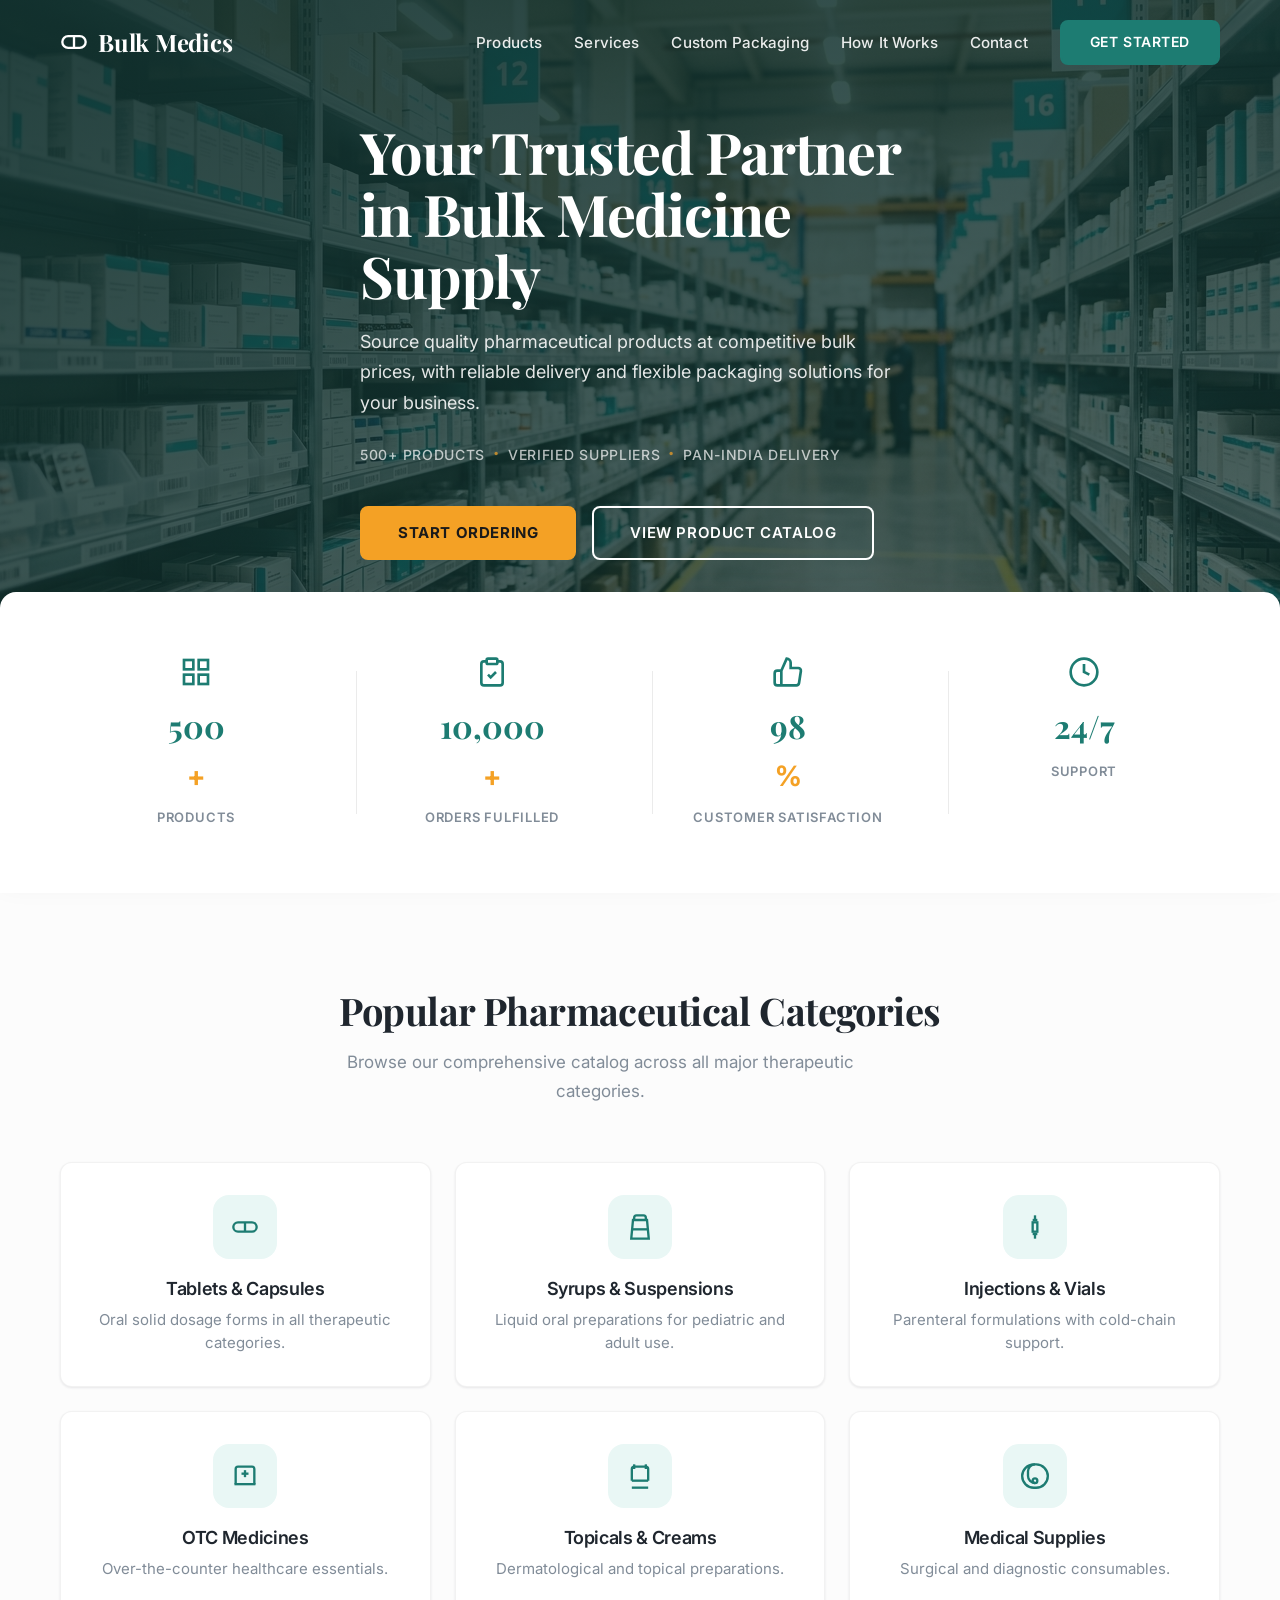
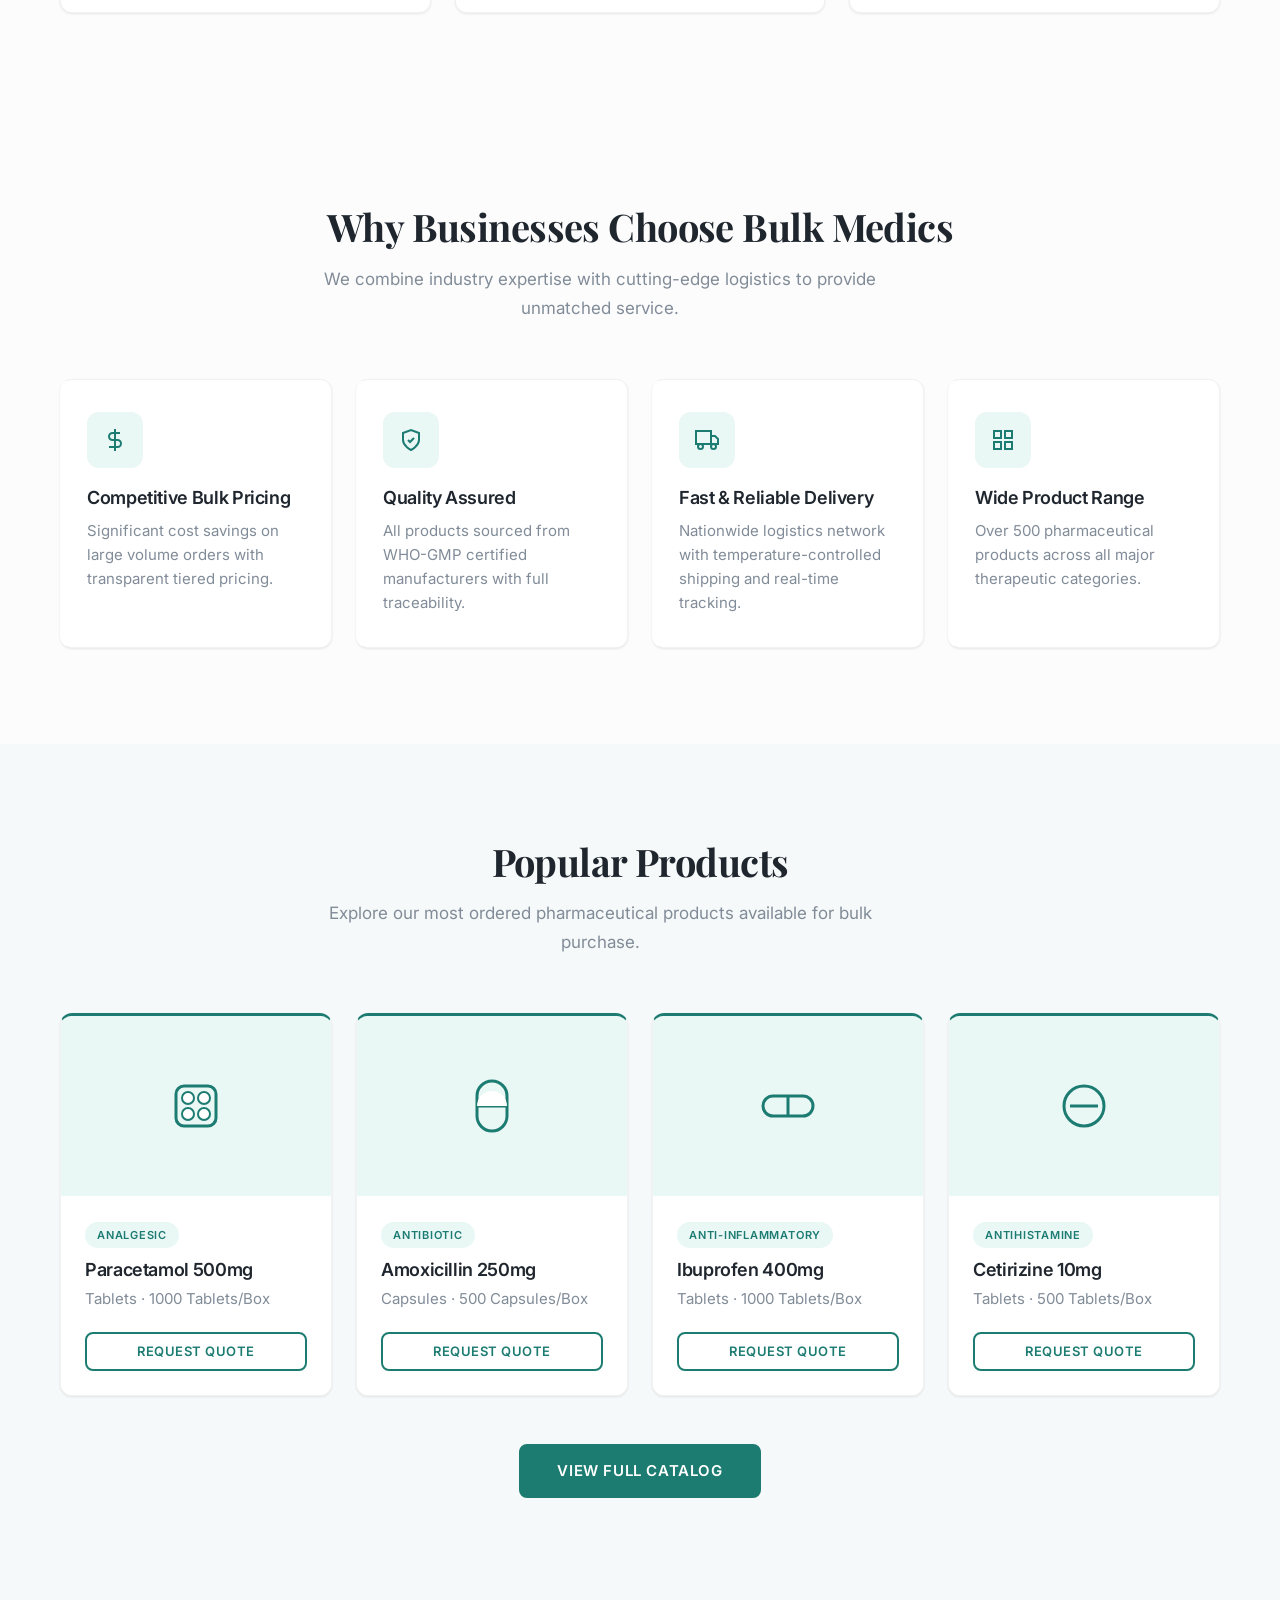
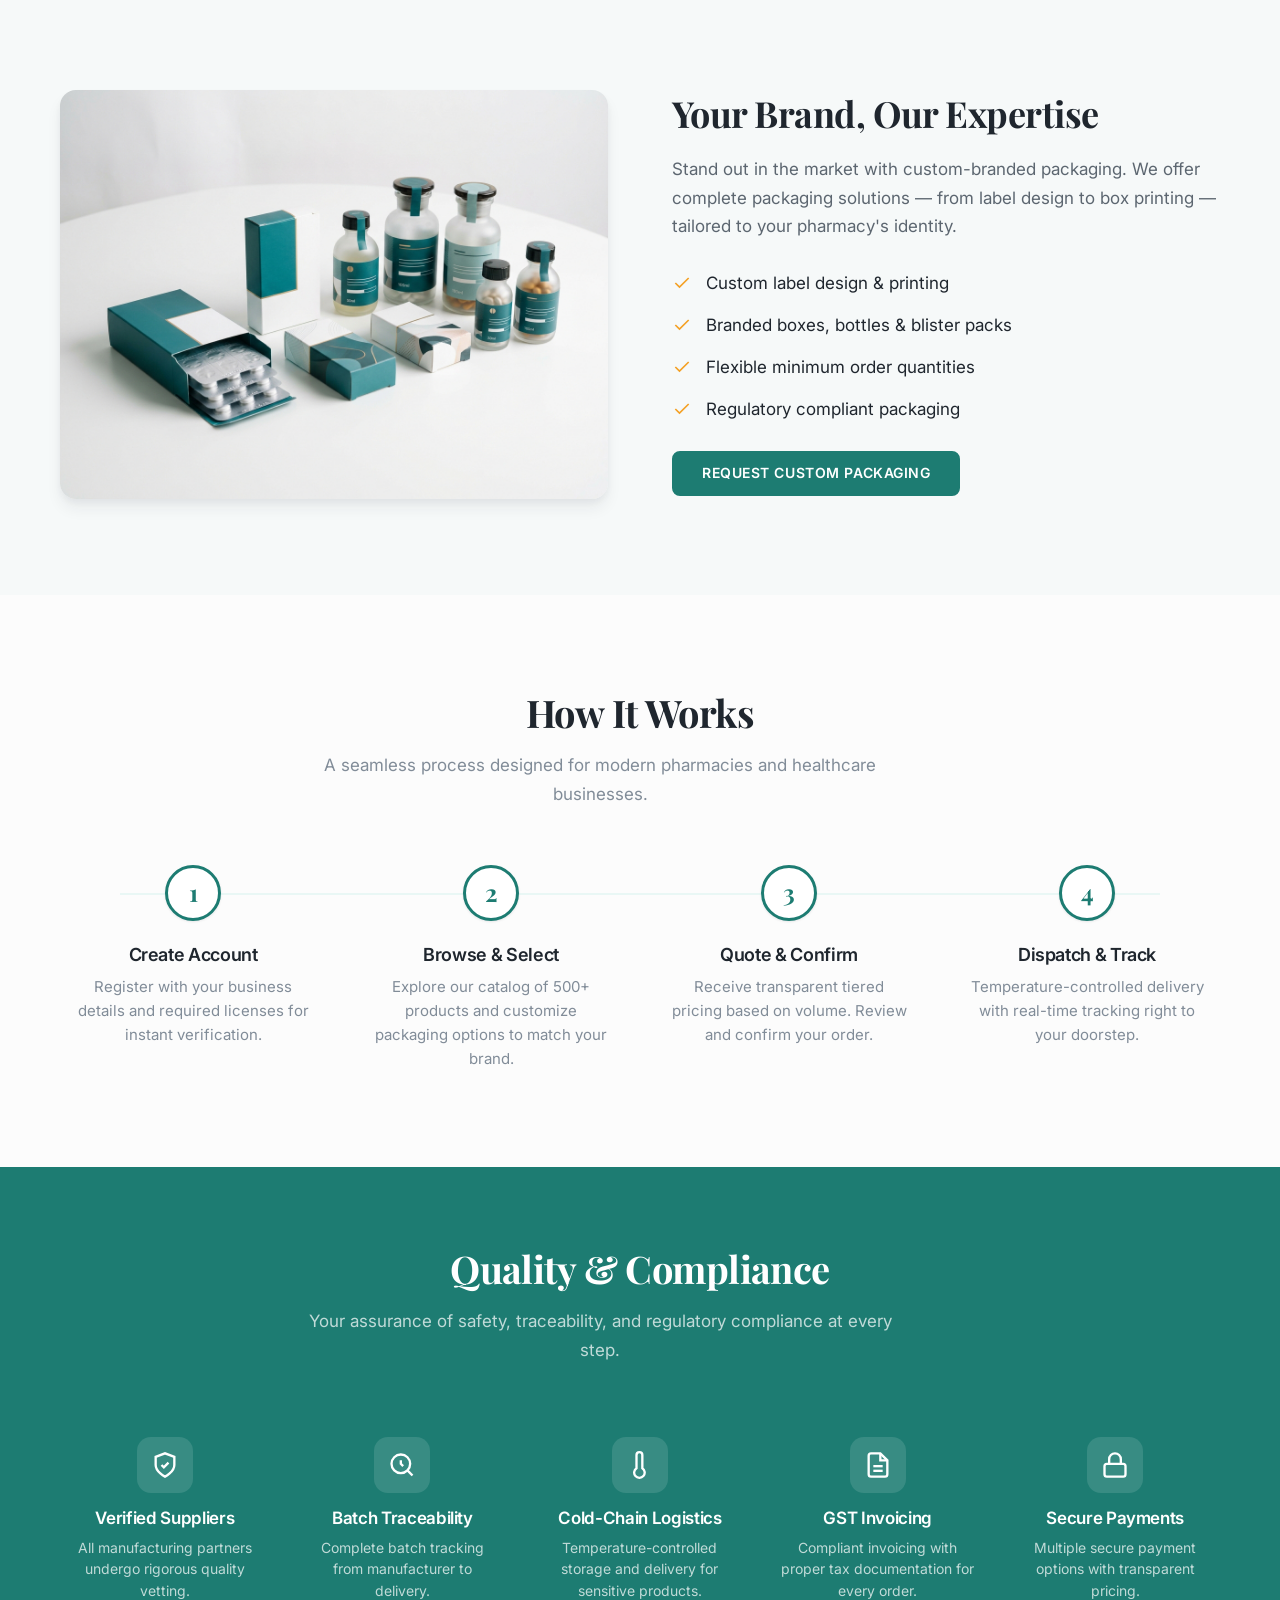
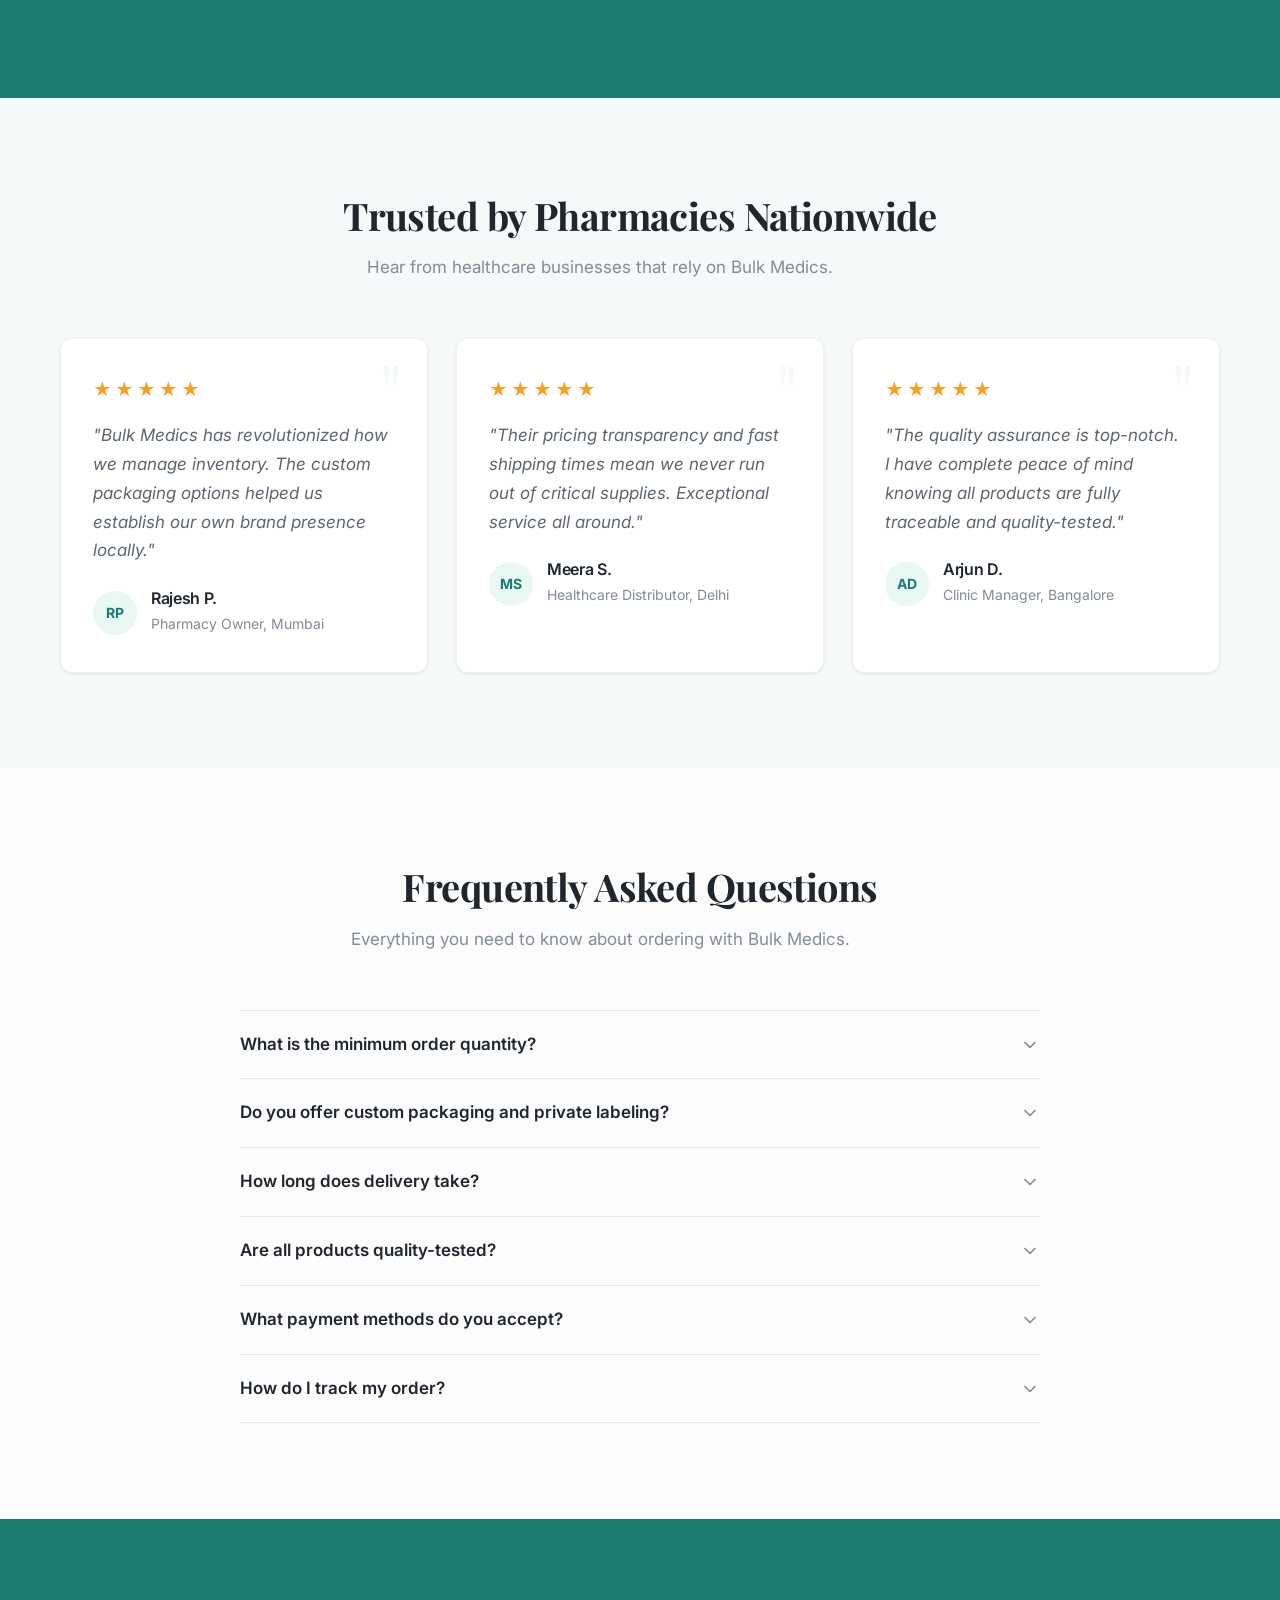
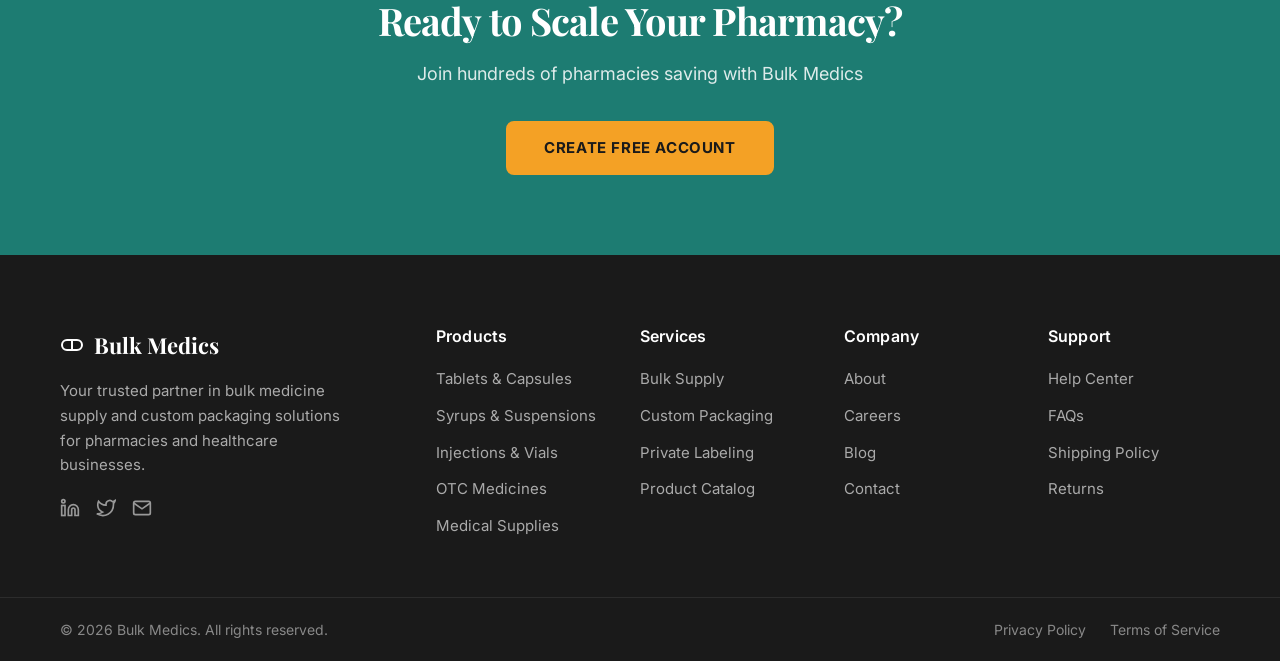
==== commit a6a50677: "Fix visual hierarchy, typography scale, spacing and responsive layout - Increase global font scale a" ====
--- a/index.html
+++ b/index.html
@@ -46,17 +46,17 @@
             <div class="container hero-content">
                 <div class="hero-text reveal">
                     <h1>Your Trusted Partner in Bulk Medicine Supply</h1>
-                    <p>Quality pharmaceuticals delivered at scale. Custom packaging solutions for your brand.</p>
+                    <p>Source quality pharmaceutical products at competitive bulk prices, with reliable delivery and flexible packaging solutions for your business.</p>
                     <div class="hero-trust-line">
+                        <span>500+ Products</span>
+                        <span class="trust-dot">·</span>
                         <span>Verified Suppliers</span>
                         <span class="trust-dot">·</span>
-                        <span>WHO-GMP Products</span>
-                        <span class="trust-dot">·</span>
-                        <span>Temperature-Controlled Shipping</span>
+                        <span>Pan-India Delivery</span>
                     </div>
                     <div class="hero-actions">
                         <a href="auth.html" id="hero-start-btn" class="btn btn-accent btn-lg">Start Ordering</a>
-                        <a href="#about" id="hero-learn-btn" class="btn btn-outline btn-lg">Learn More</a>
+                        <a href="#categories" id="hero-learn-btn" class="btn btn-outline btn-lg">View Product Catalog</a>
                     </div>
                 </div>
             </div>
@@ -416,31 +416,30 @@
                                 <path d="M14 14.76V3.5a2.5 2.5 0 0 0-5 0v11.26a4.5 4.5 0 1 0 5 0z"></path>
                             </svg>
                         </div>
-                        <h4>Temperature Monitoring</h4>
-                        <p>Cold-chain integrity maintained throughout logistics.</p>
+                        <h4>Cold-Chain Logistics</h4>
+                        <p>Temperature-controlled storage and delivery for sensitive products.</p>
                     </div>
                     <div class="quality-item reveal">
                         <div class="quality-icon">
                             <svg width="28" height="28" viewBox="0 0 24 24" fill="none" stroke="currentColor" stroke-width="2">
                                 <path d="M14 2H6a2 2 0 0 0-2 2v16a2 2 0 0 0 2 2h12a2 2 0 0 0 2-2V8z"></path>
                                 <polyline points="14 2 14 8 20 8"></polyline>
-                                <polyline points="9 15 11 17 15 13"></polyline>
-                            </svg>
-                        </div>
-                        <h4>Regulatory Compliance</h4>
-                        <p>All products meet local pharmaceutical regulations.</p>
+                                <line x1="16" y1="13" x2="8" y2="13"></line>
+                                <line x1="16" y1="17" x2="8" y2="17"></line>
+                            </svg>
+                        </div>
+                        <h4>GST Invoicing</h4>
+                        <p>Compliant invoicing with proper tax documentation for every order.</p>
                     </div>
                     <div class="quality-item reveal">
                         <div class="quality-icon">
                             <svg width="28" height="28" viewBox="0 0 24 24" fill="none" stroke="currentColor" stroke-width="2">
-                                <path d="M10 2v4"></path>
-                                <path d="M14 2v4"></path>
-                                <path d="M9 22v-4h6v4"></path>
-                                <path d="M9 18a6 6 0 1 1 6 0"></path>
-                            </svg>
-                        </div>
-                        <h4>Quality Testing</h4>
-                        <p>Independent quality checks performed on every batch.</p>
+                                <rect x="3" y="11" width="18" height="11" rx="2" ry="2"></rect>
+                                <path d="M7 11V7a5 5 0 0 1 10 0v4"></path>
+                            </svg>
+                        </div>
+                        <h4>Secure Payments</h4>
+                        <p>Multiple secure payment options with transparent pricing.</p>
                     </div>
                 </div>
             </div>
--- a/css/landing.css
+++ b/css/landing.css
@@ -1,3 +1,8 @@
+/* ==========================================================================
+   BULK MEDICS — Landing Page Styles
+   Premium B2B Pharmaceutical Homepage
+   ========================================================================== */
+
 /* ==========================================================================
    1. RESET & BASE
    ========================================================================== */
@@ -6,18 +11,22 @@
 }
 
 body {
-  font-family: var(--font-body);
-  color: var(--color-text);
-  line-height: 1.6;
+  font-family: var(--font-body, 'Inter', sans-serif);
+  color: var(--color-text, #1a2332);
+  font-size: 16px;
+  line-height: 1.65;
   margin: 0;
   padding: 0;
   overflow-x: hidden;
+  -webkit-font-smoothing: antialiased;
+  -moz-osx-font-smoothing: grayscale;
 }
 
 h1, h2, h3, h4, h5, h6 {
-  font-family: var(--font-heading);
+  font-family: var(--font-heading, 'Playfair Display', serif);
   margin-top: 0;
-  color: var(--color-text);
+  color: var(--color-text, #1a2332);
+  line-height: 1.15;
 }
 
 a {
@@ -43,7 +52,17 @@
 }
 
 /* ==========================================================================
-   2. HEADER & NAV
+   2. CONTAINER
+   ========================================================================== */
+.container {
+  width: 100%;
+  max-width: 1240px;
+  margin: 0 auto;
+  padding: 0 40px;
+}
+
+/* ==========================================================================
+   3. HEADER & NAV
    ========================================================================== */
 .site-header {
   position: fixed;
@@ -52,16 +71,21 @@
   width: 100%;
   z-index: 1000;
   background: transparent;
-  padding: 1.25rem 0;
-  transition: all 0.3s ease;
+  transition: all 0.35s ease;
+  padding: 20px 0;
 }
 
 .site-header.scrolled {
   background: rgba(255, 255, 255, 0.97);
   backdrop-filter: blur(12px);
-  box-shadow: var(--shadow-sm);
-  padding: 0.75rem 0;
-  border-bottom: 1px solid rgba(0, 0, 0, 0.05);
+  box-shadow: 0 1px 3px rgba(0,0,0,0.06);
+  padding: 14px 0;
+  border-bottom: 1px solid rgba(0,0,0,0.04);
+}
+
+.site-header.scrolled .logo,
+.site-header.scrolled .nav-link {
+  color: var(--color-text);
 }
 
 .nav-container {
@@ -73,13 +97,13 @@
 .logo {
   display: flex;
   align-items: center;
-  gap: 0.5rem;
+  gap: 10px;
   font-family: var(--font-heading);
   font-size: 1.5rem;
   font-weight: 700;
   color: #fff;
   z-index: 1001;
-  transition: color 0.3s ease;
+  letter-spacing: -0.01em;
 }
 
 .logo:hover {
@@ -111,11 +135,11 @@
   font-size: 0.95rem;
   position: relative;
   letter-spacing: 0.01em;
-  transition: color 0.3s ease;
+  padding: 4px 0;
 }
 
 .nav-link:hover {
-  color: #fff;
+  color: #ffffff;
 }
 
 .nav-link::after {
@@ -123,157 +147,71 @@
   position: absolute;
   width: 0;
   height: 2px;
-  bottom: -6px;
+  bottom: -4px;
   left: 0;
-  background: var(--color-accent);
-  transition: width 0.3s;
+  background-color: var(--color-accent);
+  transition: width 0.3s ease;
 }
 
 .nav-link:hover::after {
   width: 100%;
 }
 
-.site-header.scrolled .nav-link {
-  color: var(--color-text);
-}
-
 .site-header.scrolled .nav-link:hover {
   color: var(--color-primary);
 }
 
 .mobile-menu-toggle {
   display: none;
-  background: transparent;
+  background: none;
   border: none;
   cursor: pointer;
   z-index: 1001;
+  padding: 8px;
 }
 
 .mobile-menu-toggle span {
   display: block;
   width: 24px;
   height: 2px;
-  background: #fff;
-  margin: 5px 0;
-  transition: all 0.3s ease;
+  background-color: #fff;
+  margin: 6px 0;
+  transition: all 0.35s ease;
 }
 
 .site-header.scrolled .mobile-menu-toggle span {
-  background: var(--color-text);
-}
-
-/* ==========================================================================
-   3. HERO SECTION
-   ========================================================================== */
-.hero {
-  position: relative;
-  min-height: 100vh;
-  display: flex;
-  align-items: center;
-  padding-top: 5rem;
-  overflow: hidden;
-}
-
-.hero-bg {
-  position: absolute;
-  top: 0;
-  left: 0;
-  right: 0;
-  bottom: 0;
-  width: 100%;
-  height: 120%;
-  background: url('../images/hero.jpg') center/cover;
-  z-index: -2;
-}
-
-.hero-overlay {
-  position: absolute;
-  top: 0;
-  left: 0;
-  right: 0;
-  bottom: 0;
-  background: linear-gradient(160deg, rgba(20, 55, 52, 0.92) 0%, rgba(20, 55, 52, 0.65) 100%);
-  z-index: -1;
-}
-
-.hero-content {
-  color: #fff;
-  max-width: 700px;
-}
-
-.hero h1 {
-  color: #fff;
-  font-size: clamp(2.75rem, 5vw, 4.25rem);
-  line-height: 1.08;
-  margin-bottom: 1.25rem;
-  letter-spacing: -0.02em;
-}
-
-.hero p {
-  font-size: clamp(1.05rem, 1.8vw, 1.2rem);
-  opacity: 0.85;
-  margin-bottom: 1.5rem;
-  max-width: 560px;
-  line-height: 1.6;
-}
-
-.hero-trust-line {
-  display: flex;
-  flex-wrap: wrap;
-  gap: 0.5rem;
-  align-items: center;
-  margin-bottom: 2.5rem;
-  font-size: 0.875rem;
+  background-color: var(--color-text);
+}
+
+/* ==========================================================================
+   4. BUTTONS
+   ========================================================================== */
+.btn {
+  display: inline-flex;
+  align-items: center;
+  justify-content: center;
+  gap: 8px;
+  padding: 12px 28px;
+  font-family: var(--font-body);
+  font-size: 14px;
+  font-weight: 600;
   letter-spacing: 0.04em;
   text-transform: uppercase;
-  opacity: 0.7;
-  font-weight: 500;
-}
-
-.trust-dot {
-  color: var(--color-accent);
-  font-size: 1.25rem;
-  line-height: 1;
-}
-
-.hero-actions {
-  display: flex;
-  gap: 1rem;
-  flex-wrap: wrap;
-}
-
-/* ==========================================================================
-   4. BUTTONS
-   ========================================================================== */
-.btn {
-  display: inline-flex;
-  align-items: center;
-  justify-content: center;
-  padding: 0.75rem 1.5rem;
-  font-weight: 600;
-  border-radius: 6px;
+  border: 2px solid transparent;
+  border-radius: 8px;
   cursor: pointer;
   transition: all 0.25s ease;
-  border: 2px solid transparent;
-  font-family: var(--font-body);
-  font-size: 0.9rem;
-  letter-spacing: 0.02em;
-  text-transform: uppercase;
-}
-
-.btn:focus-visible {
-  outline: 2px solid var(--color-accent);
-  outline-offset: 2px;
+  line-height: 1.2;
 }
 
 .btn-lg {
-  padding: 1rem 2rem;
-  font-size: 1rem;
+  padding: 16px 36px;
+  font-size: 15px;
 }
 
 .btn-sm {
-  padding: 0.5rem 1.25rem;
-  font-size: 0.8rem;
+  padding: 10px 22px;
+  font-size: 13px;
 }
 
 .btn-primary {
@@ -310,32 +248,144 @@
 }
 
 .btn-outline:hover {
-  background: rgba(255, 255, 255, 0.1);
+  background: rgba(255,255,255,0.12);
   transform: translateY(-2px);
 }
 
-/* ==========================================================================
-   5. STATS STRIP
+.btn:focus-visible {
+  outline: 2px solid var(--color-accent);
+  outline-offset: 3px;
+}
+
+/* ==========================================================================
+   5. HERO SECTION
+   ========================================================================== */
+.hero {
+  position: relative;
+  min-height: 620px;
+  display: flex;
+  align-items: center;
+  padding: 120px 0 80px;
+  overflow: hidden;
+}
+
+.hero-bg {
+  position: absolute;
+  top: 0;
+  left: 0;
+  width: 100%;
+  height: 120%;
+  background: url('../images/hero.jpg') center/cover no-repeat;
+  z-index: -2;
+  transition: transform 0.1s linear;
+}
+
+.hero-overlay {
+  position: absolute;
+  top: 0;
+  left: 0;
+  width: 100%;
+  height: 100%;
+  background: linear-gradient(160deg, rgba(18, 50, 47, 0.92) 0%, rgba(18, 50, 47, 0.7) 100%);
+  z-index: -1;
+}
+
+.hero-content {
+  color: #fff;
+  max-width: 640px;
+}
+
+.hero h1 {
+  color: #fff;
+  font-size: clamp(2.25rem, 4.5vw, 3.75rem);
+  line-height: 1.08;
+  margin-bottom: 1.25rem;
+  letter-spacing: -0.02em;
+  font-weight: 700;
+}
+
+.hero p {
+  font-size: 1.125rem;
+  opacity: 0.88;
+  margin-bottom: 1.5rem;
+  max-width: 540px;
+  line-height: 1.7;
+}
+
+.hero-trust-line {
+  display: flex;
+  flex-wrap: wrap;
+  gap: 8px;
+  align-items: center;
+  margin-bottom: 2.5rem;
+  font-size: 0.875rem;
+  letter-spacing: 0.05em;
+  text-transform: uppercase;
+  opacity: 0.7;
+  font-weight: 500;
+}
+
+.trust-dot {
+  color: var(--color-accent);
+  font-size: 1.5rem;
+  line-height: 1;
+}
+
+.hero-actions {
+  display: flex;
+  gap: 16px;
+  flex-wrap: wrap;
+}
+
+/* ==========================================================================
+   6. GENERIC SECTION STYLES
+   ========================================================================== */
+.section {
+  padding: 96px 0;
+}
+
+.section-header {
+  text-align: center;
+  max-width: 680px;
+  margin: 0 auto 56px;
+}
+
+.section-title {
+  font-size: 2.375rem;
+  font-weight: 700;
+  margin-bottom: 16px;
+  letter-spacing: -0.015em;
+  line-height: 1.15;
+}
+
+.section-subtitle {
+  font-size: 1.0625rem;
+  color: var(--color-text-muted, #666);
+  line-height: 1.7;
+}
+
+/* ==========================================================================
+   7. STATS STRIP
    ========================================================================== */
 .stats-strip {
   background: #fff;
-  padding: 3.5rem 0;
-  box-shadow: 0 -10px 20px rgba(0, 0, 0, 0.05);
+  padding: 48px 0;
+  box-shadow: 0 -10px 30px rgba(0,0,0,0.06);
   position: relative;
   z-index: 10;
-  margin-top: -50px;
-  border-radius: 12px 12px 0 0;
+  margin-top: -48px;
+  border-radius: 16px 16px 0 0;
 }
 
 .stats-container {
   display: grid;
   grid-template-columns: repeat(4, 1fr);
-  gap: 2rem;
+  gap: 24px;
   text-align: center;
 }
 
 .stat-item {
-  padding: 1rem;
+  padding: 16px 12px;
   position: relative;
 }
 
@@ -343,16 +393,16 @@
   content: '';
   position: absolute;
   left: 0;
-  top: 20%;
-  height: 60%;
+  top: 15%;
+  height: 70%;
   width: 1px;
-  background: rgba(0, 0, 0, 0.08);
+  background: rgba(0,0,0,0.08);
 }
 
 .stat-icon {
   display: flex;
   justify-content: center;
-  margin-bottom: 0.75rem;
+  margin-bottom: 12px;
   color: var(--color-primary);
 }
 
@@ -361,78 +411,59 @@
   height: 32px;
 }
 
-.stat-number, .stat-number.stat-static {
+.stat-number {
   font-family: var(--font-heading);
-  font-size: 2.5rem;
+  font-size: 2rem;
   font-weight: 700;
   color: var(--color-primary);
+  display: block;
 }
 
 .stat-plus {
-  font-size: 2rem;
+  font-size: 1.75rem;
   font-weight: 700;
   color: var(--color-accent);
 }
 
 .stat-label {
   display: block;
-  margin-top: 0.5rem;
-  font-weight: 500;
-  color: #666;
+  margin-top: 8px;
+  font-weight: 600;
+  color: var(--color-text-muted, #666);
   text-transform: uppercase;
-  letter-spacing: 0.05em;
-  font-size: 0.8rem;
-}
-
-/* ==========================================================================
-   6. GENERIC SECTION STYLES
-   ========================================================================== */
-.section {
-  padding: 6rem 0;
-}
-
-.section-header {
-  text-align: center;
-  max-width: 650px;
-  margin: 0 auto 4rem;
-}
-
-.section-title {
-  font-size: 2.25rem;
-  margin-bottom: 1rem;
-  letter-spacing: -0.01em;
-}
-
-.section-subtitle {
-  font-size: 1.05rem;
-  color: #666;
-  line-height: 1.7;
-}
-
-/* ==========================================================================
-   7. CATEGORIES SECTION
+  letter-spacing: 0.06em;
+  font-size: 0.8125rem;
+}
+
+/* ==========================================================================
+   8. CATEGORIES SECTION
    ========================================================================== */
 .categories-grid {
   display: grid;
   grid-template-columns: repeat(3, 1fr);
-  gap: 1.5rem;
+  gap: 24px;
 }
 
 .category-card {
   background: #fff;
-  padding: 2.25rem 2rem;
+  padding: 32px 28px;
   border-radius: 12px;
   box-shadow: var(--shadow-sm);
   transition: all 0.3s ease;
-  border: 1px solid rgba(0, 0, 0, 0.05);
+  border: 1px solid rgba(0,0,0,0.05);
   text-align: center;
   cursor: pointer;
+  min-height: 200px;
+  display: flex;
+  flex-direction: column;
+  align-items: center;
+  justify-content: center;
 }
 
 .category-card:hover {
   transform: translateY(-6px);
   box-shadow: var(--shadow-lg);
-  border-color: rgba(0, 0, 0, 0.1);
+  border-color: rgba(0,0,0,0.1);
 }
 
 .category-icon {
@@ -444,7 +475,7 @@
   display: flex;
   align-items: center;
   justify-content: center;
-  margin: 0 auto 1.5rem;
+  margin: 0 auto 20px;
   transition: all 0.3s ease;
 }
 
@@ -454,35 +485,36 @@
 }
 
 .category-card h3 {
-  font-size: 1.15rem;
-  margin-bottom: 0.75rem;
+  font-size: 1.125rem;
+  margin-bottom: 8px;
   font-family: var(--font-body);
   font-weight: 600;
+  color: var(--color-text);
 }
 
 .category-card p {
-  color: #666;
-  font-size: 0.95rem;
+  color: var(--color-text-muted, #666);
+  font-size: 0.9375rem;
   margin: 0;
-  line-height: 1.5;
-}
-
-/* ==========================================================================
-   8. FEATURES / ABOUT SECTION
+  line-height: 1.55;
+}
+
+/* ==========================================================================
+   9. FEATURES / WHY CHOOSE US
    ========================================================================== */
 .features-grid {
   display: grid;
-  grid-template-columns: repeat(auto-fit, minmax(250px, 1fr));
-  gap: 2rem;
+  grid-template-columns: repeat(4, 1fr);
+  gap: 24px;
 }
 
 .feature-card {
   background: #fff;
-  padding: 2.5rem 2rem;
+  padding: 32px 24px;
   border-radius: 12px;
   box-shadow: var(--shadow-sm);
   transition: all 0.3s ease;
-  border: 1px solid rgba(0, 0, 0, 0.05);
+  border: 1px solid rgba(0,0,0,0.05);
   border-left: 3px solid transparent;
 }
 
@@ -501,7 +533,7 @@
   display: flex;
   align-items: center;
   justify-content: center;
-  margin-bottom: 1.5rem;
+  margin-bottom: 20px;
   transition: all 0.3s ease;
 }
 
@@ -511,24 +543,27 @@
 }
 
 .feature-card h3 {
-  font-size: 1.2rem;
-  margin-bottom: 0.75rem;
+  font-size: 1.125rem;
+  margin-bottom: 10px;
   font-family: var(--font-body);
   font-weight: 600;
+  color: var(--color-text);
 }
 
 .feature-card p {
-  color: #666;
+  color: var(--color-text-muted, #666);
   margin: 0;
-}
-
-/* ==========================================================================
-   9. PRODUCTS SECTION
+  font-size: 0.9375rem;
+  line-height: 1.6;
+}
+
+/* ==========================================================================
+   10. PRODUCTS SECTION
    ========================================================================== */
 .products-grid {
   display: grid;
   grid-template-columns: repeat(4, 1fr);
-  gap: 1.5rem;
+  gap: 24px;
 }
 
 .product-card {
@@ -537,7 +572,7 @@
   box-shadow: var(--shadow-sm);
   overflow: hidden;
   transition: all 0.3s ease;
-  border: 1px solid rgba(0, 0, 0, 0.05);
+  border: 1px solid rgba(0,0,0,0.05);
   border-top: 3px solid var(--color-primary);
 }
 
@@ -548,46 +583,42 @@
 
 .product-image {
   background: var(--color-primary-light);
-  padding: 2rem;
+  padding: 32px;
   display: flex;
   align-items: center;
   justify-content: center;
-  min-height: 160px;
-}
-
-.product-image svg {
-  opacity: 0.8;
+  min-height: 180px;
 }
 
 .product-info {
-  padding: 1.5rem;
+  padding: 24px;
 }
 
 .product-category {
   display: inline-block;
-  font-size: 0.7rem;
+  font-size: 0.6875rem;
   font-weight: 600;
   text-transform: uppercase;
-  letter-spacing: 0.06em;
+  letter-spacing: 0.07em;
   color: var(--color-primary);
   background: var(--color-primary-light);
-  padding: 0.25rem 0.75rem;
+  padding: 4px 12px;
   border-radius: 100px;
-  margin-bottom: 0.75rem;
+  margin-bottom: 12px;
 }
 
 .product-name {
-  font-size: 1.1rem;
+  font-size: 1.125rem;
   font-weight: 600;
-  margin-bottom: 0.5rem;
+  margin-bottom: 6px;
   font-family: var(--font-body);
   color: var(--color-text);
 }
 
 .product-form {
-  font-size: 0.9rem;
-  color: #888;
-  margin-bottom: 1.25rem;
+  font-size: 0.9375rem;
+  color: var(--color-text-muted, #888);
+  margin-bottom: 20px;
 }
 
 .product-card .btn-outline {
@@ -600,20 +631,21 @@
 .product-card .btn-outline:hover {
   background: var(--color-primary);
   color: #fff;
+  border-color: var(--color-primary);
 }
 
 .products-cta {
   text-align: center;
-  margin-top: 3rem;
-}
-
-/* ==========================================================================
-   10. CUSTOM PACKAGING SECTION
+  margin-top: 48px;
+}
+
+/* ==========================================================================
+   11. CUSTOM PACKAGING
    ========================================================================== */
 .packaging-container {
   display: grid;
   grid-template-columns: 1fr 1fr;
-  gap: 4rem;
+  gap: 64px;
   align-items: center;
 }
 
@@ -633,19 +665,28 @@
 }
 
 .packaging-content h2 {
-  margin-bottom: 1.5rem;
+  font-size: 2.25rem;
+  margin-bottom: 20px;
+  line-height: 1.15;
+}
+
+.packaging-content > p {
+  font-size: 1.0625rem;
+  color: var(--color-text-secondary, #555);
+  line-height: 1.7;
 }
 
 .packaging-features {
-  margin: 2rem 0;
+  margin: 28px 0;
 }
 
 .packaging-features li {
   display: flex;
   align-items: center;
-  gap: 1rem;
-  margin-bottom: 1rem;
-  font-size: 1.05rem;
+  gap: 14px;
+  margin-bottom: 14px;
+  font-size: 1.0625rem;
+  color: var(--color-text);
 }
 
 .packaging-features li svg {
@@ -654,19 +695,19 @@
 }
 
 /* ==========================================================================
-   11. HOW IT WORKS
+   12. HOW IT WORKS
    ========================================================================== */
 .steps-grid {
   display: grid;
   grid-template-columns: repeat(4, 1fr);
-  gap: 2rem;
+  gap: 32px;
   position: relative;
 }
 
 .steps-grid::before {
   content: '';
   position: absolute;
-  top: 35px;
+  top: 28px;
   left: 60px;
   right: 60px;
   height: 2px;
@@ -681,8 +722,8 @@
 }
 
 .step-number {
-  width: 64px;
-  height: 64px;
+  width: 56px;
+  height: 56px;
   background: #fff;
   border: 3px solid var(--color-primary);
   color: var(--color-primary);
@@ -691,9 +732,9 @@
   align-items: center;
   justify-content: center;
   font-family: var(--font-heading);
-  font-size: 1.75rem;
+  font-size: 1.5rem;
   font-weight: 700;
-  margin: 0 auto 1.75rem;
+  margin: 0 auto 24px;
   box-shadow: var(--shadow-sm);
   transition: all 0.3s ease;
 }
@@ -705,26 +746,28 @@
 }
 
 .step-card h3 {
-  font-size: 1.25rem;
-  margin-bottom: 0.75rem;
+  font-size: 1.125rem;
+  margin-bottom: 10px;
   font-family: var(--font-body);
   font-weight: 600;
+  color: var(--color-text);
 }
 
 .step-card p {
-  color: #666;
-  font-size: 0.95rem;
+  color: var(--color-text-muted, #666);
+  font-size: 0.9375rem;
   max-width: 240px;
   margin: 0 auto;
-}
-
-/* ==========================================================================
-   12. QUALITY SECTION
+  line-height: 1.6;
+}
+
+/* ==========================================================================
+   13. QUALITY & COMPLIANCE
    ========================================================================== */
 .quality-section {
   background: var(--color-primary);
   color: #fff;
-  padding: 5rem 0;
+  padding: 80px 0;
 }
 
 .quality-section .section-title {
@@ -732,34 +775,34 @@
 }
 
 .quality-section .section-subtitle {
-  color: rgba(255, 255, 255, 0.75);
+  color: rgba(255,255,255,0.72);
 }
 
 .quality-grid {
   display: grid;
   grid-template-columns: repeat(5, 1fr);
-  gap: 2rem;
+  gap: 28px;
   text-align: center;
 }
 
 .quality-item {
-  padding: 1rem;
+  padding: 16px 8px;
 }
 
 .quality-icon {
   width: 56px;
   height: 56px;
-  background: rgba(255, 255, 255, 0.12);
-  border-radius: 12px;
+  background: rgba(255,255,255,0.12);
+  border-radius: 14px;
   display: flex;
   align-items: center;
   justify-content: center;
-  margin: 0 auto 1.25rem;
+  margin: 0 auto 16px;
   transition: all 0.3s ease;
 }
 
 .quality-item:hover .quality-icon {
-  background: rgba(255, 255, 255, 0.2);
+  background: rgba(255,255,255,0.22);
 }
 
 .quality-icon svg {
@@ -769,8 +812,8 @@
 }
 
 .quality-item h4 {
-  font-size: 1.05rem;
-  margin-bottom: 0.5rem;
+  font-size: 1.0625rem;
+  margin-bottom: 8px;
   font-family: var(--font-body);
   font-weight: 600;
   color: #fff;
@@ -778,28 +821,28 @@
 
 .quality-item p {
   font-size: 0.875rem;
-  opacity: 0.75;
-  line-height: 1.5;
+  opacity: 0.72;
+  line-height: 1.55;
   margin: 0;
 }
 
 /* ==========================================================================
-   13. TESTIMONIALS
+   14. TESTIMONIALS
    ========================================================================== */
 .testimonials-grid {
   display: grid;
-  grid-template-columns: repeat(auto-fit, minmax(300px, 1fr));
-  gap: 2rem;
+  grid-template-columns: repeat(3, 1fr);
+  gap: 28px;
 }
 
 .testimonial-card {
   background: #fff;
-  padding: 2.5rem;
+  padding: 36px 32px;
   border-radius: 12px;
   box-shadow: var(--shadow-sm);
   position: relative;
   transition: all 0.3s ease;
-  border: 1px solid rgba(0, 0, 0, 0.05);
+  border: 1px solid rgba(0,0,0,0.05);
 }
 
 .testimonial-card:hover {
@@ -810,36 +853,36 @@
 .testimonial-card::before {
   content: '"';
   position: absolute;
-  top: 10px;
-  right: 20px;
+  top: 12px;
+  right: 24px;
   font-family: var(--font-heading);
   font-size: 5rem;
   color: var(--color-primary-light);
-  opacity: 0.4;
+  opacity: 0.5;
   line-height: 1;
 }
 
 .stars {
   color: var(--color-accent);
-  font-size: 1.1rem;
-  margin-bottom: 1rem;
-  letter-spacing: 2px;
+  font-size: 1.125rem;
+  margin-bottom: 16px;
+  letter-spacing: 3px;
 }
 
 .quote {
-  font-size: 1.05rem;
+  font-size: 1.0625rem;
   font-style: italic;
-  margin-bottom: 2rem;
+  margin-bottom: 24px;
   position: relative;
   z-index: 1;
-  color: var(--color-text-secondary);
+  color: var(--color-text-secondary, #555);
   line-height: 1.7;
 }
 
 .author {
   display: flex;
   align-items: center;
-  gap: 1rem;
+  gap: 14px;
 }
 
 .author-avatar {
@@ -854,10 +897,11 @@
   font-weight: 700;
   font-size: 0.875rem;
   flex-shrink: 0;
+  letter-spacing: 0.02em;
 }
 
 .author-info h4 {
-  margin: 0 0 0.15rem;
+  margin: 0 0 2px;
   font-size: 1rem;
   font-family: var(--font-body);
   font-weight: 600;
@@ -865,28 +909,24 @@
 }
 
 .author-info span {
-  color: #888;
-  font-size: 0.85rem;
-}
-
-/* ==========================================================================
-   14. FAQ SECTION
-   ========================================================================== */
-.faq-section {
-  padding: 6rem 0;
-}
-
+  color: var(--color-text-muted, #888);
+  font-size: 0.875rem;
+}
+
+/* ==========================================================================
+   15. FAQ SECTION
+   ========================================================================== */
 .faq-list {
-  max-width: 720px;
+  max-width: 800px;
   margin: 0 auto;
 }
 
 .faq-item {
-  border-bottom: 1px solid rgba(0, 0, 0, 0.08);
+  border-bottom: 1px solid rgba(0,0,0,0.08);
 }
 
 .faq-item:first-child {
-  border-top: 1px solid rgba(0, 0, 0, 0.08);
+  border-top: 1px solid rgba(0,0,0,0.08);
 }
 
 .faq-question {
@@ -894,17 +934,18 @@
   justify-content: space-between;
   align-items: center;
   width: 100%;
-  padding: 1.5rem 0;
+  padding: 22px 0;
   background: none;
   border: none;
   cursor: pointer;
   font-family: var(--font-body);
-  font-size: 1.05rem;
+  font-size: 1.0625rem;
   font-weight: 600;
   color: var(--color-text);
   text-align: left;
-  gap: 1rem;
+  gap: 16px;
   transition: color 0.2s ease;
+  line-height: 1.4;
 }
 
 .faq-question:hover {
@@ -914,7 +955,7 @@
 .faq-chevron {
   transition: transform 0.3s ease;
   flex-shrink: 0;
-  color: #999;
+  color: var(--color-text-muted, #999);
 }
 
 .faq-item.active .faq-chevron {
@@ -926,7 +967,6 @@
   max-height: 0;
   overflow: hidden;
   transition: max-height 0.4s ease;
-  padding: 0;
 }
 
 .faq-item.active .faq-answer {
@@ -934,72 +974,72 @@
 }
 
 .faq-answer p {
-  padding: 0 0 1.5rem 0;
-  color: #666;
+  padding: 0 0 24px 0;
+  color: var(--color-text-secondary, #555);
   line-height: 1.7;
-  font-size: 0.95rem;
-  margin: 0;
-}
-
-/* ==========================================================================
-   15. CTA BANNER
+  font-size: 1rem;
+}
+
+/* ==========================================================================
+   16. CTA BANNER
    ========================================================================== */
 .cta-banner {
   background: var(--color-primary);
   color: #fff;
-  padding: 5rem 0;
+  padding: 80px 0;
   text-align: center;
 }
 
 .cta-banner h2 {
   color: #fff;
-  font-size: 2.25rem;
-  margin-bottom: 1rem;
+  font-size: 2.375rem;
+  margin-bottom: 16px;
+  line-height: 1.15;
 }
 
 .cta-banner p {
-  font-size: 1.15rem;
+  font-size: 1.125rem;
   opacity: 0.85;
-  margin-bottom: 2rem;
-}
-
-/* ==========================================================================
-   16. FOOTER
+  margin-bottom: 32px;
+}
+
+/* ==========================================================================
+   17. FOOTER
    ========================================================================== */
 .site-footer {
   background: #1a1a1a;
   color: #fff;
-  padding: 5rem 0 0;
+  padding: 72px 0 0;
 }
 
 .footer-container {
   display: grid;
   grid-template-columns: 2fr 1fr 1fr 1fr 1fr;
-  gap: 2rem;
-  margin-bottom: 4rem;
+  gap: 32px;
+  margin-bottom: 48px;
 }
 
 .footer-logo {
   display: flex;
   align-items: center;
-  gap: 0.5rem;
+  gap: 10px;
   font-family: var(--font-heading);
-  font-size: 1.5rem;
+  font-size: 1.375rem;
   font-weight: 700;
-  margin-bottom: 1rem;
+  margin-bottom: 16px;
 }
 
 .footer-desc {
-  color: #999;
-  max-width: 280px;
-  font-size: 0.95rem;
-  line-height: 1.6;
+  color: #aaa;
+  max-width: 300px;
+  font-size: 0.9375rem;
+  line-height: 1.65;
 }
 
 .footer-social {
   display: flex;
-  gap: 1rem;
-  margin-top: 1.5rem;
+  gap: 16px;
+  margin-top: 20px;
 }
 
 .footer-social a {
@@ -1017,18 +1057,19 @@
   color: #fff;
   font-family: var(--font-body);
   font-size: 1rem;
-  margin-bottom: 1.25rem;
+  margin-bottom: 20px;
   font-weight: 600;
+  letter-spacing: 0.01em;
 }
 
 .footer-col ul li {
-  margin-bottom: 0.6rem;
+  margin-bottom: 10px;
 }
 
 .footer-col ul a {
-  color: #999;
+  color: #aaa;
   transition: color 0.3s ease;
-  font-size: 0.9rem;
+  font-size: 0.9375rem;
 }
 
 .footer-col ul a:hover {
@@ -1036,25 +1077,26 @@
 }
 
 .footer-bottom {
-  border-top: 1px solid rgba(255, 255, 255, 0.08);
-  padding: 1.5rem 0;
+  border-top: 1px solid rgba(255,255,255,0.08);
+  padding: 20px 0;
 }
 
 .bottom-container {
   display: flex;
   justify-content: space-between;
   align-items: center;
-  color: #999;
-  font-size: 0.85rem;
+  color: #888;
+  font-size: 0.875rem;
 }
 
 .legal-links {
   display: flex;
-  gap: 1.5rem;
+  gap: 24px;
 }
 
 .legal-links a {
-  color: #999;
+  color: #888;
+  transition: color 0.3s ease;
 }
 
 .legal-links a:hover {
@@ -1062,12 +1104,12 @@
 }
 
 /* ==========================================================================
-   17. REVEAL ANIMATIONS
+   18. REVEAL ANIMATIONS
    ========================================================================== */
 .reveal {
   opacity: 0;
-  transform: translateY(30px);
-  transition: opacity 0.8s ease-out, transform 0.8s ease-out;
+  transform: translateY(24px);
+  transition: opacity 0.7s ease-out, transform 0.7s ease-out;
 }
 
 .reveal.visible {
@@ -1076,7 +1118,7 @@
 }
 
 /* ==========================================================================
-   18. ACCESSIBILITY
+   19. ACCESSIBILITY
    ========================================================================== */
 @media (prefers-reduced-motion: reduce) {
   .reveal {
@@ -1084,62 +1126,170 @@
     opacity: 1;
     transform: none;
   }
-  * {
+  *,
+  *::before,
+  *::after {
     transition-duration: 0.01ms !important;
     animation-duration: 0.01ms !important;
   }
 }
 
 /* ==========================================================================
-   19. RESPONSIVE DESIGN
-   ========================================================================== */
-@media (max-width: 1100px) {
+   20. RESPONSIVE — TABLET (768px–1199px)
+   ========================================================================== */
+@media (max-width: 1199px) {
+  .container {
+    padding: 0 32px;
+  }
+
+  .section {
+    padding: 72px 0;
+  }
+
+  .section-header {
+    margin-bottom: 44px;
+  }
+
+  .section-title {
+    font-size: 2rem;
+  }
+
+  /* Hero */
+  .hero {
+    min-height: 540px;
+    padding: 110px 0 72px;
+  }
+
+  .hero h1 {
+    font-size: 2.5rem;
+  }
+
+  /* Stats */
+  .stats-container {
+    grid-template-columns: repeat(4, 1fr);
+    gap: 16px;
+  }
+
+  .stat-number {
+    font-size: 1.75rem;
+  }
+
+  /* Categories */
+  .categories-grid {
+    grid-template-columns: repeat(2, 1fr);
+    gap: 20px;
+  }
+
+  /* Features */
+  .features-grid {
+    grid-template-columns: repeat(2, 1fr);
+    gap: 20px;
+  }
+
+  /* Products */
   .products-grid {
     grid-template-columns: repeat(2, 1fr);
-  }
+    gap: 20px;
+  }
+
+  /* Packaging */
+  .packaging-container {
+    gap: 40px;
+  }
+
+  .packaging-content h2 {
+    font-size: 2rem;
+  }
+
+  /* Steps */
+  .steps-grid {
+    grid-template-columns: repeat(2, 1fr);
+    gap: 28px;
+  }
+
+  .steps-grid::before {
+    display: none;
+  }
+
+  /* Quality */
   .quality-grid {
     grid-template-columns: repeat(3, 1fr);
-    gap: 1.5rem;
-  }
-}
-
+    gap: 20px;
+  }
+
+  /* Testimonials */
+  .testimonials-grid {
+    grid-template-columns: repeat(2, 1fr);
+    gap: 20px;
+  }
+
+  /* Footer */
+  .footer-container {
+    grid-template-columns: 1fr 1fr;
+    gap: 32px;
+  }
+
+  .footer-col.footer-brand {
+    grid-column: 1 / -1;
+  }
+}
+
+/* ==========================================================================
+   21. RESPONSIVE — SMALL TABLET (max 992px)
+   ========================================================================== */
 @media (max-width: 992px) {
   .packaging-container {
     grid-template-columns: 1fr;
-  }
+    gap: 32px;
+  }
+
   .packaging-image {
     order: -1;
   }
-  .steps-grid::before {
+
+  .stats-container {
+    grid-template-columns: repeat(2, 1fr);
+    gap: 20px;
+  }
+
+  .stat-item + .stat-item::before {
     display: none;
   }
-  .steps-grid {
-    grid-template-columns: repeat(2, 1fr);
-  }
-  .footer-container {
-    grid-template-columns: 1fr 1fr;
-  }
-  .footer-col:first-child {
-    grid-column: 1 / -1;
-  }
+
   .quality-grid {
     grid-template-columns: repeat(2, 1fr);
   }
-  .categories-grid {
-    grid-template-columns: repeat(2, 1fr);
-  }
-  .stats-container {
-    grid-template-columns: repeat(2, 1fr);
-  }
-  .stat-item + .stat-item::before {
-    display: none;
-  }
-}
-
+}
+
+/* ==========================================================================
+   22. RESPONSIVE — MOBILE (max 768px)
+   ========================================================================== */
 @media (max-width: 768px) {
+  .container {
+    padding: 0 20px;
+  }
+
+  .section {
+    padding: 56px 0;
+  }
+
+  .section-header {
+    margin-bottom: 36px;
+  }
+
+  .section-title {
+    font-size: 1.75rem;
+  }
+
+  .section-subtitle {
+    font-size: 1rem;
+  }
+
+  /* Mobile Nav */
   .mobile-menu-toggle {
     display: block;
   }
+
   .site-nav {
     position: fixed;
     top: 0;
@@ -1151,71 +1301,244 @@
     flex-direction: column;
     justify-content: center;
     padding: 2rem;
-    box-shadow: -10px 0 20px rgba(0, 0, 0, 0.1);
+    box-shadow: -10px 0 30px rgba(0,0,0,0.12);
     transition: right 0.4s ease;
     z-index: 1000;
   }
+
   .site-nav.active {
     right: 0;
   }
+
   .nav-links {
     flex-direction: column;
     text-align: center;
     width: 100%;
-  }
+    gap: 0;
+  }
+
   .nav-link {
     color: var(--color-text);
-    font-size: 1.25rem;
+    font-size: 1.2rem;
     display: block;
-    padding: 1rem;
-  }
+    padding: 16px;
+  }
+
   .nav-link::after {
     display: none;
   }
+
   .nav-actions {
-    margin-top: 2rem;
-  }
+    margin-top: 24px;
+  }
+
   .mobile-menu-toggle.active span:nth-child(1) {
-    transform: translateY(7px) rotate(45deg);
-    background: var(--color-text);
-  }
+    transform: translateY(8px) rotate(45deg);
+    background-color: var(--color-text);
+  }
+
   .mobile-menu-toggle.active span:nth-child(2) {
     opacity: 0;
   }
+
   .mobile-menu-toggle.active span:nth-child(3) {
-    transform: translateY(-7px) rotate(-45deg);
-    background: var(--color-text);
-  }
+    transform: translateY(-8px) rotate(-45deg);
+    background-color: var(--color-text);
+  }
+
+  /* Hero */
+  .hero {
+    min-height: 480px;
+    padding: 100px 0 64px;
+  }
+
   .hero h1 {
-    font-size: 2.25rem;
-  }
-  .categories-grid {
+    font-size: 2.125rem;
+  }
+
+  .hero p {
+    font-size: 1.0625rem;
+  }
+
+  .hero-trust-line {
+    font-size: 0.75rem;
+    gap: 6px;
+    margin-bottom: 2rem;
+  }
+
+  .hero-actions {
+    flex-direction: column;
+    gap: 12px;
+  }
+
+  .hero-actions .btn {
+    width: 100%;
+  }
+
+  /* Stats */
+  .stats-strip {
+    margin-top: -32px;
+    padding: 36px 0;
+  }
+
+  .stats-container {
+    grid-template-columns: repeat(2, 1fr);
+    gap: 20px;
+  }
+
+  .stat-number {
+    font-size: 1.625rem;
+  }
+
+  /* Single column sections */
+  .categories-grid,
+  .features-grid,
+  .products-grid,
+  .testimonials-grid {
     grid-template-columns: 1fr;
-  }
-  .products-grid {
-    grid-template-columns: 1fr;
-  }
+    gap: 16px;
+  }
+
+  .category-card {
+    min-height: auto;
+    padding: 28px 24px;
+  }
+
+  /* Steps — vertical timeline */
   .steps-grid {
     grid-template-columns: 1fr;
-  }
+    gap: 12px;
+  }
+
+  .step-card {
+    display: flex;
+    align-items: flex-start;
+    gap: 20px;
+    text-align: left;
+    padding: 16px 0;
+  }
+
+  .step-number {
+    width: 48px;
+    height: 48px;
+    min-width: 48px;
+    font-size: 1.25rem;
+    margin: 0;
+  }
+
+  .step-card p {
+    max-width: none;
+    margin: 0;
+  }
+
+  /* Quality */
+  .quality-section {
+    padding: 56px 0;
+  }
+
   .quality-grid {
     grid-template-columns: 1fr;
-  }
+    gap: 16px;
+  }
+
+  .quality-item {
+    display: flex;
+    align-items: center;
+    gap: 16px;
+    text-align: left;
+    padding: 12px 0;
+  }
+
+  .quality-icon {
+    margin: 0;
+    min-width: 48px;
+    width: 48px;
+    height: 48px;
+  }
+
+  /* FAQ */
+  .faq-question {
+    font-size: 1rem;
+    padding: 18px 0;
+  }
+
+  .faq-answer p {
+    font-size: 0.9375rem;
+  }
+
+  /* CTA */
+  .cta-banner {
+    padding: 56px 0;
+  }
+
+  .cta-banner h2 {
+    font-size: 1.75rem;
+  }
+
+  .cta-banner p {
+    font-size: 1rem;
+  }
+
+  /* Footer */
   .footer-container {
     grid-template-columns: 1fr;
-  }
+    gap: 28px;
+  }
+
+  .footer-col.footer-brand {
+    grid-column: auto;
+  }
+
   .bottom-container {
     flex-direction: column;
-    gap: 1rem;
+    gap: 12px;
     text-align: center;
   }
-  .section {
-    padding: 4rem 0;
-  }
-  .section-header {
-    margin-bottom: 3rem;
-  }
+
+  /* Product card */
+  .product-image {
+    min-height: 160px;
+    padding: 28px;
+  }
+
+  /* Packaging */
+  .packaging-content h2 {
+    font-size: 1.75rem;
+  }
+
+  /* Testimonial */
+  .testimonial-card {
+    padding: 28px 24px;
+  }
+}
+
+/* ==========================================================================
+   23. RESPONSIVE — SMALL MOBILE (max 400px)
+   ========================================================================== */
+@media (max-width: 400px) {
+  .container {
+    padding: 0 16px;
+  }
+
+  .hero h1 {
+    font-size: 1.875rem;
+  }
+
   .section-title {
-    font-size: 1.75rem;
-  }
-}
+    font-size: 1.5rem;
+  }
+
+  .stats-container {
+    grid-template-columns: 1fr 1fr;
+    gap: 16px;
+  }
+
+  .stat-number {
+    font-size: 1.5rem;
+  }
+
+  .btn-lg {
+    padding: 14px 28px;
+    font-size: 14px;
+  }
+}
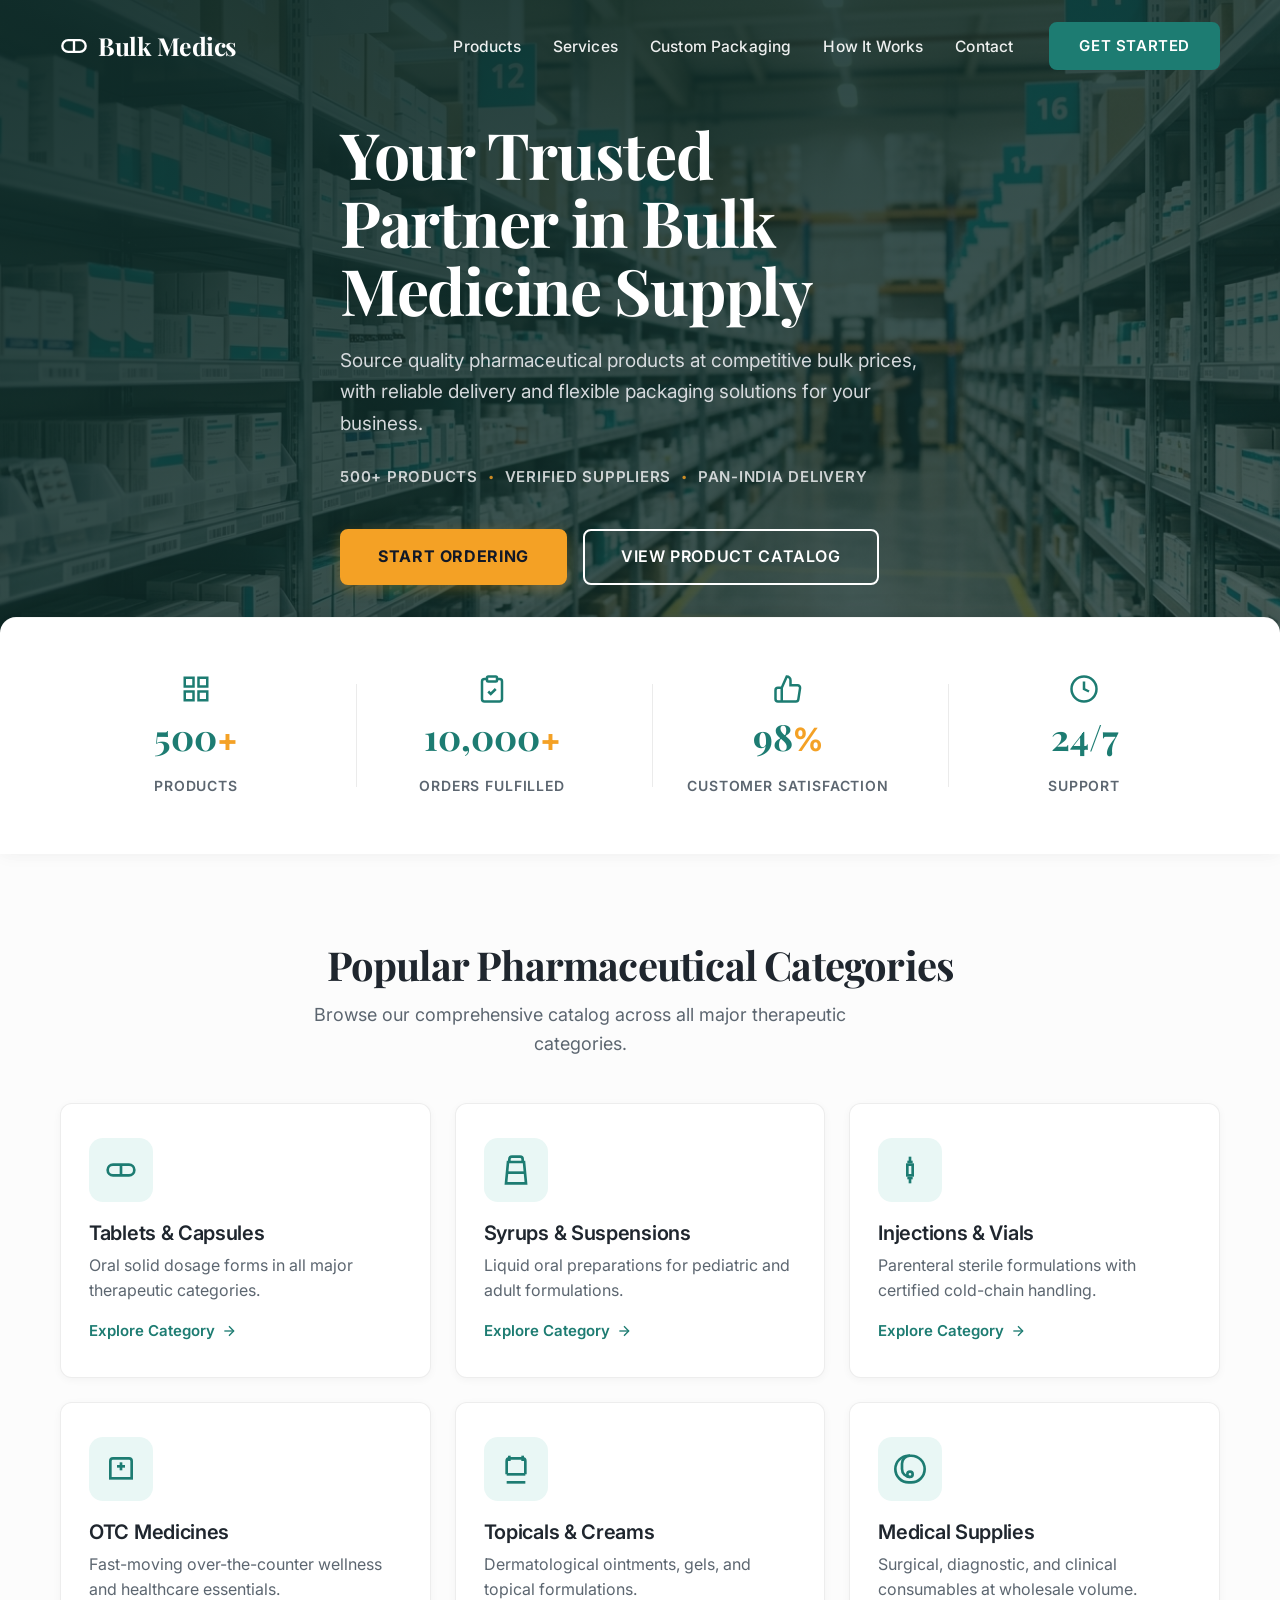
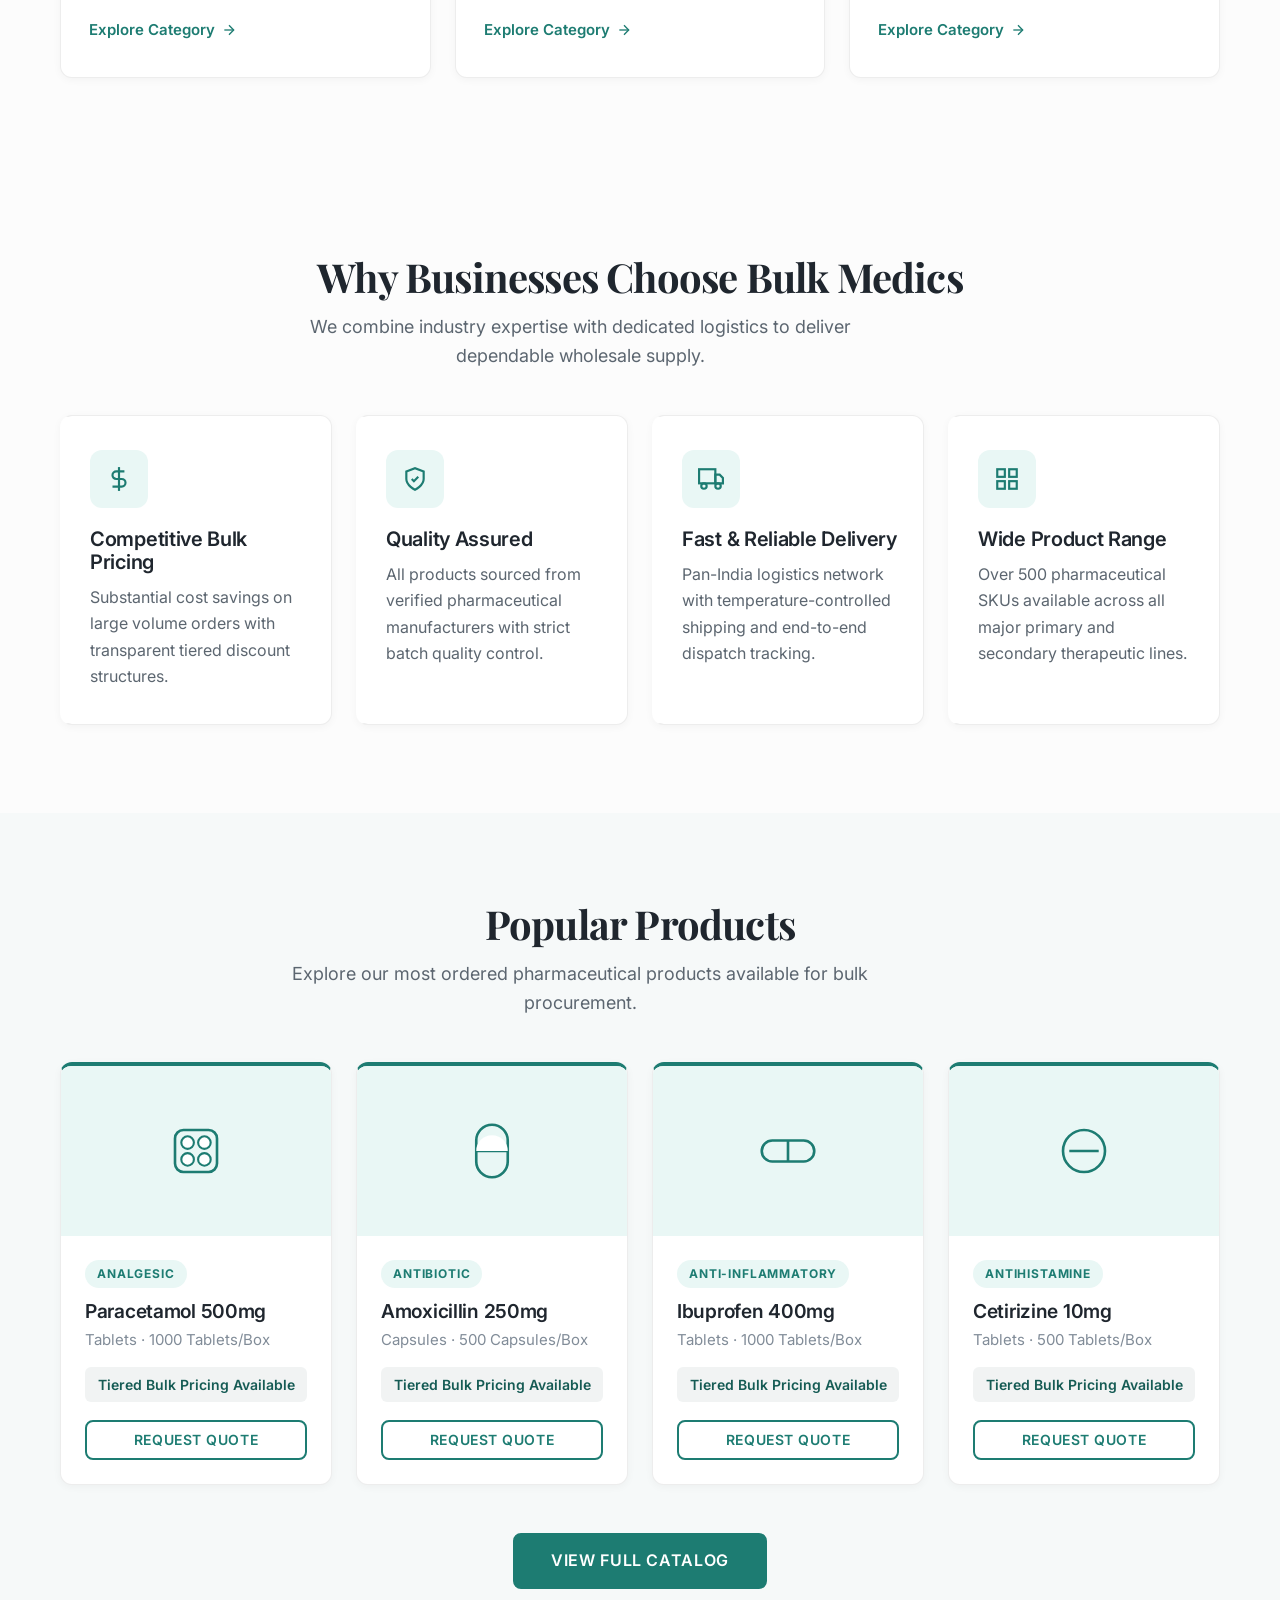
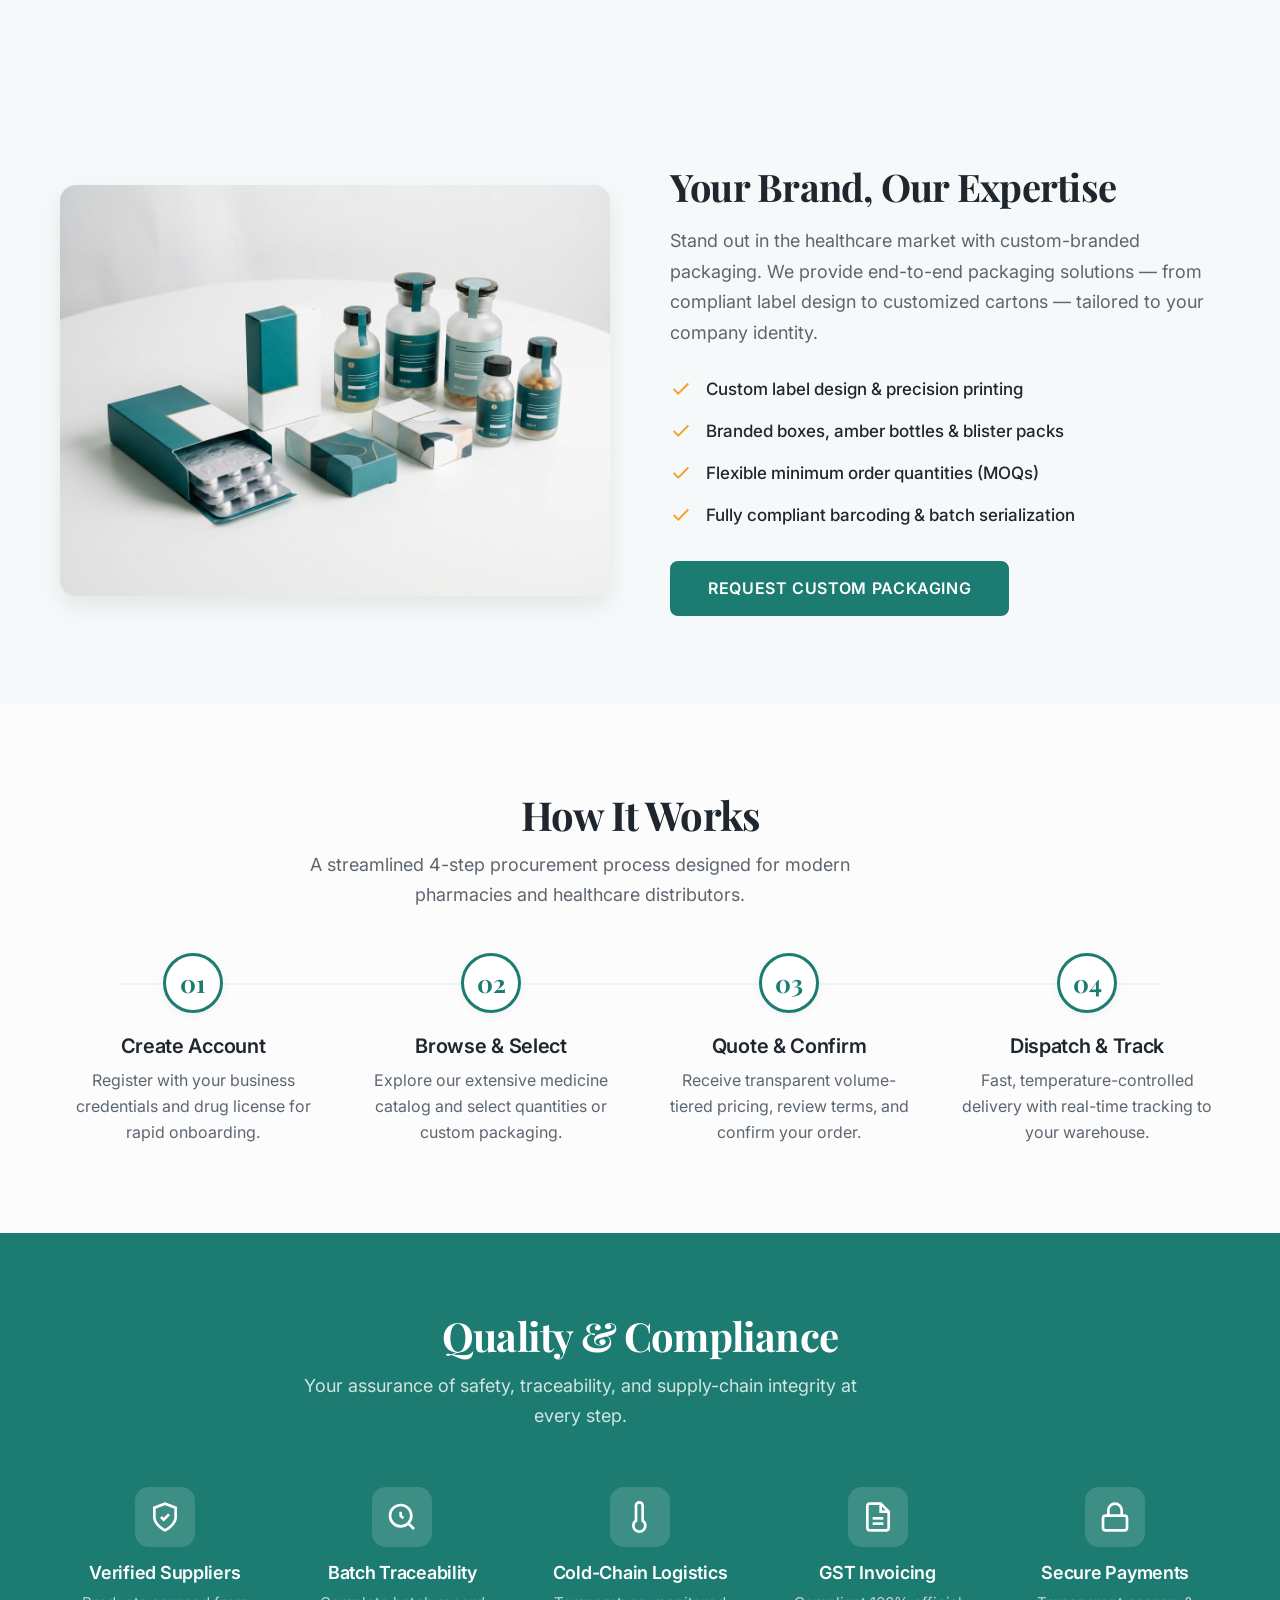
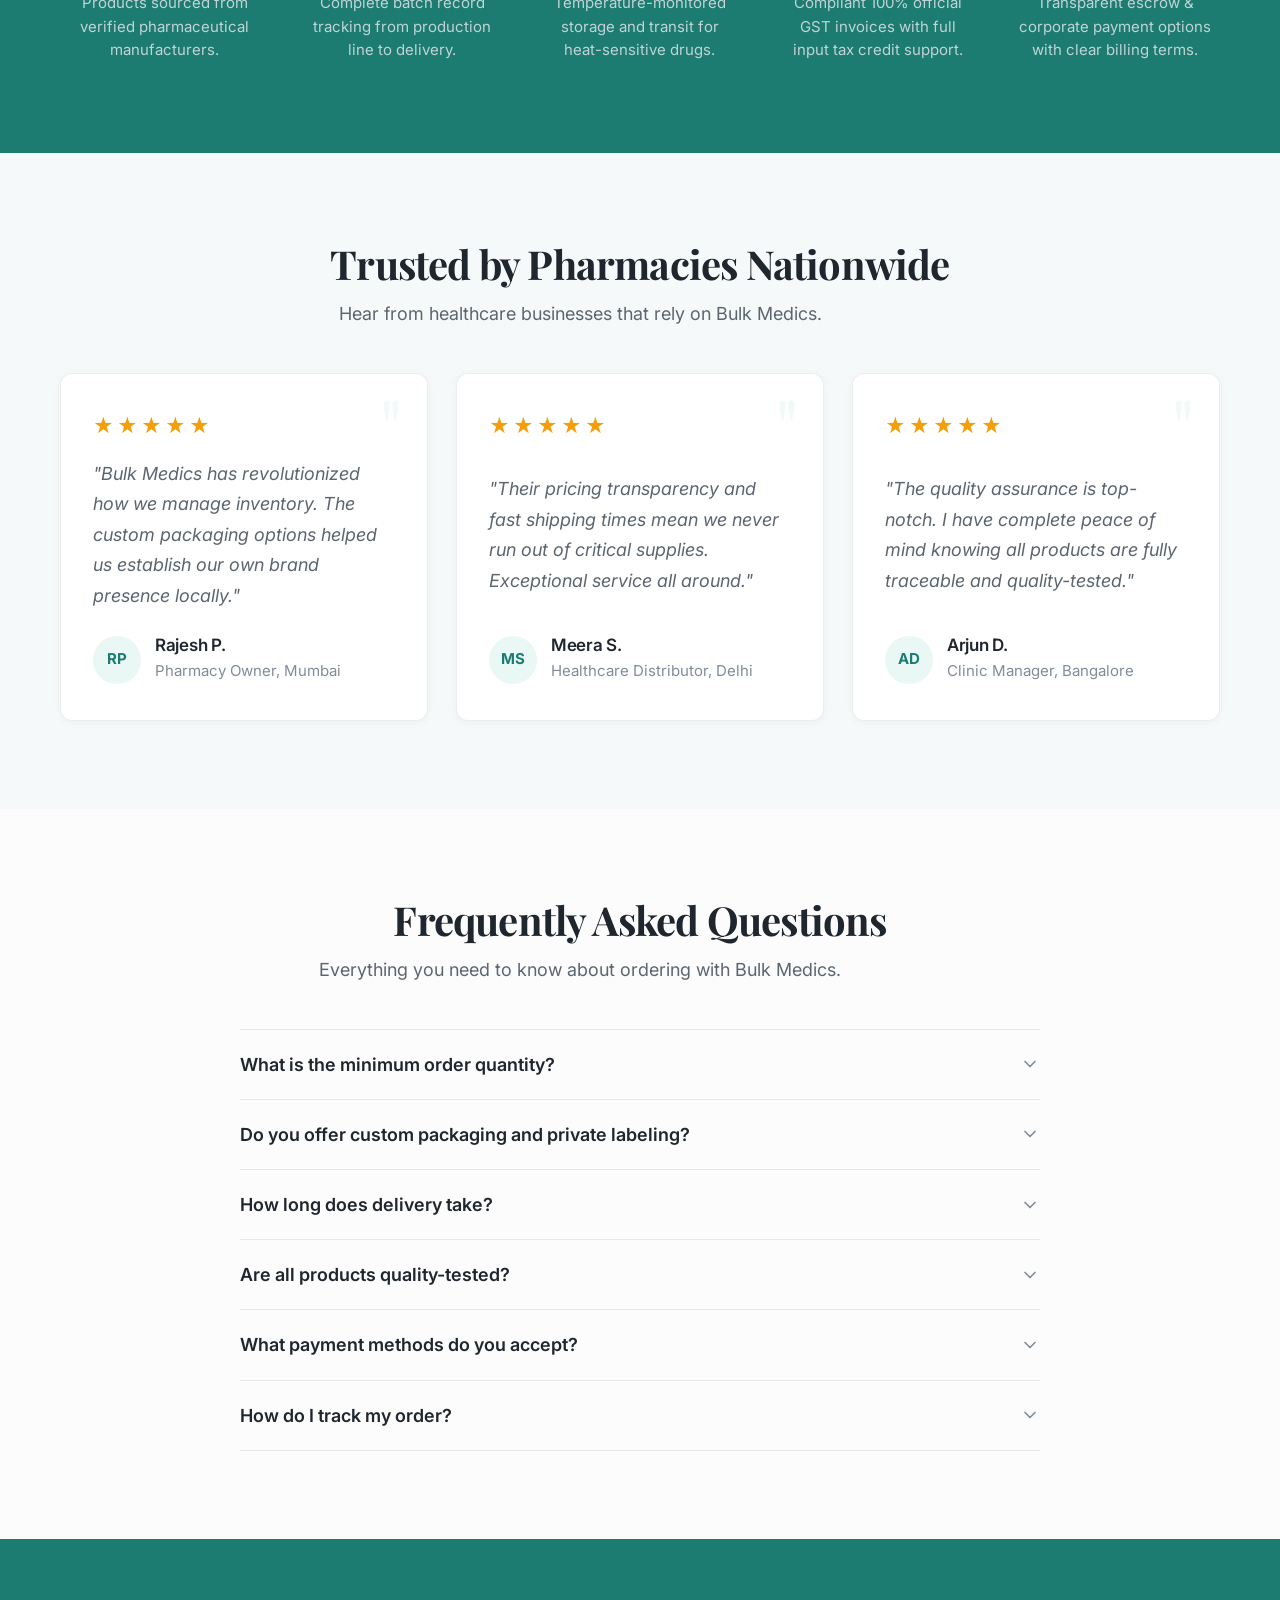
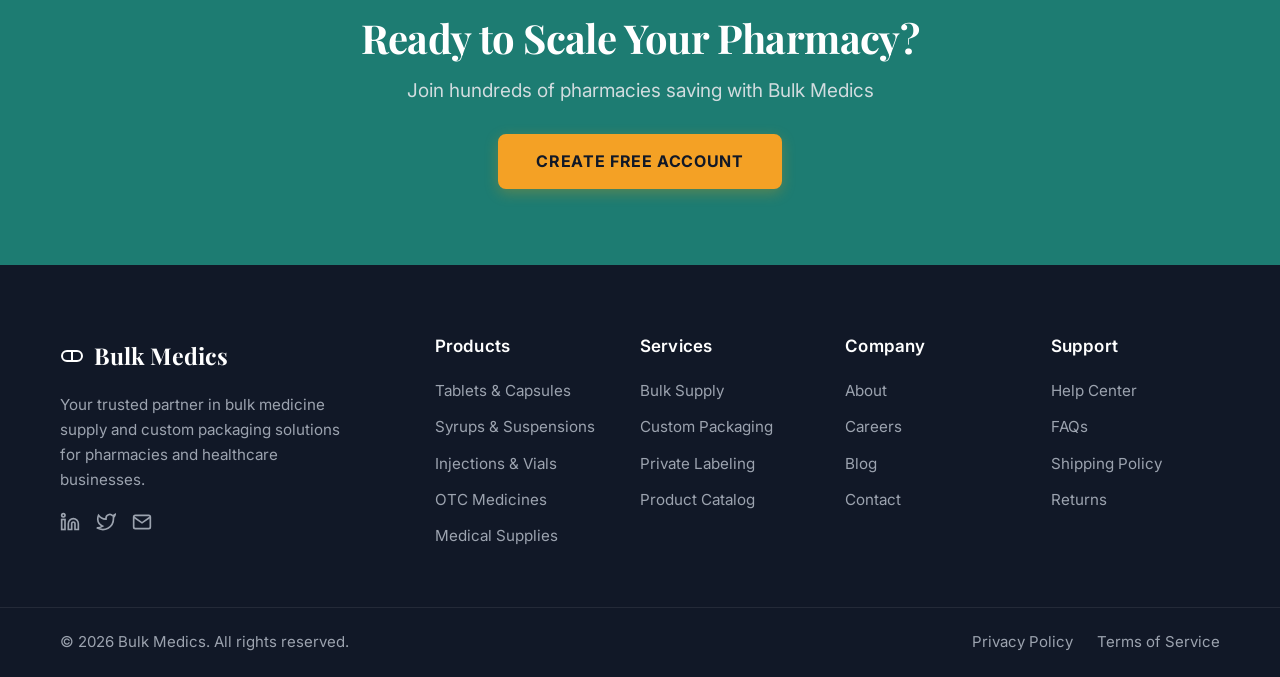
==== commit 7c2e038d: "Final UI/UX polish pass: typography hierarchy, card heights, section rhythm, and accessible interact" ====
--- a/index.html
+++ b/index.html
@@ -116,30 +116,32 @@
                     <p class="section-subtitle">Browse our comprehensive catalog across all major therapeutic categories.</p>
                 </div>
                 <div class="categories-grid">
-                    <div class="category-card reveal">
+                    <a href="auth.html" class="category-card reveal">
                         <div class="category-icon">
-                            <svg width="28" height="28" viewBox="0 0 24 24" fill="none" stroke="currentColor" stroke-width="2">
+                            <svg width="32" height="32" viewBox="0 0 24 24" fill="none" stroke="currentColor" stroke-width="2">
                                 <rect x="2" y="8" width="20" height="8" rx="4"></rect>
                                 <line x1="12" y1="8" x2="12" y2="16"></line>
                             </svg>
                         </div>
                         <h3>Tablets & Capsules</h3>
-                        <p>Oral solid dosage forms in all therapeutic categories.</p>
-                    </div>
-                    <div class="category-card reveal">
+                        <p>Oral solid dosage forms in all major therapeutic categories.</p>
+                        <span class="category-link">Explore Category <svg width="16" height="16" viewBox="0 0 24 24" fill="none" stroke="currentColor" stroke-width="2"><line x1="5" y1="12" x2="19" y2="12"></line><polyline points="12 5 19 12 12 19"></polyline></svg></span>
+                    </a>
+                    <a href="auth.html" class="category-card reveal">
                         <div class="category-icon">
-                            <svg width="28" height="28" viewBox="0 0 24 24" fill="none" stroke="currentColor" stroke-width="2">
+                            <svg width="32" height="32" viewBox="0 0 24 24" fill="none" stroke="currentColor" stroke-width="2">
                                 <path d="M7 6v-2a2 2 0 0 1 2-2h6a2 2 0 0 1 2 2v2"></path>
                                 <path d="M6 6h12l1.5 16h-15z"></path>
                                 <path d="M6 14h12"></path>
                             </svg>
                         </div>
                         <h3>Syrups & Suspensions</h3>
-                        <p>Liquid oral preparations for pediatric and adult use.</p>
-                    </div>
-                    <div class="category-card reveal">
+                        <p>Liquid oral preparations for pediatric and adult formulations.</p>
+                        <span class="category-link">Explore Category <svg width="16" height="16" viewBox="0 0 24 24" fill="none" stroke="currentColor" stroke-width="2"><line x1="5" y1="12" x2="19" y2="12"></line><polyline points="12 5 19 12 12 19"></polyline></svg></span>
+                    </a>
+                    <a href="auth.html" class="category-card reveal">
                         <div class="category-icon">
-                            <svg width="28" height="28" viewBox="0 0 24 24" fill="none" stroke="currentColor" stroke-width="2">
+                            <svg width="32" height="32" viewBox="0 0 24 24" fill="none" stroke="currentColor" stroke-width="2">
                                 <path d="M12 2v4"></path>
                                 <path d="M12 22v-4"></path>
                                 <path d="M10 18h4"></path>
@@ -149,11 +151,12 @@
                             </svg>
                         </div>
                         <h3>Injections & Vials</h3>
-                        <p>Parenteral formulations with cold-chain support.</p>
-                    </div>
-                    <div class="category-card reveal">
+                        <p>Parenteral sterile formulations with certified cold-chain handling.</p>
+                        <span class="category-link">Explore Category <svg width="16" height="16" viewBox="0 0 24 24" fill="none" stroke="currentColor" stroke-width="2"><line x1="5" y1="12" x2="19" y2="12"></line><polyline points="12 5 19 12 12 19"></polyline></svg></span>
+                    </a>
+                    <a href="auth.html" class="category-card reveal">
                         <div class="category-icon">
-                            <svg width="28" height="28" viewBox="0 0 24 24" fill="none" stroke="currentColor" stroke-width="2">
+                            <svg width="32" height="32" viewBox="0 0 24 24" fill="none" stroke="currentColor" stroke-width="2">
                                 <path d="M4 19V6a2 2 0 0 1 2-2h12a2 2 0 0 1 2 2v13"></path>
                                 <path d="M9 10h6"></path>
                                 <path d="M12 7v6"></path>
@@ -161,11 +164,12 @@
                             </svg>
                         </div>
                         <h3>OTC Medicines</h3>
-                        <p>Over-the-counter healthcare essentials.</p>
-                    </div>
-                    <div class="category-card reveal">
+                        <p>Fast-moving over-the-counter wellness and healthcare essentials.</p>
+                        <span class="category-link">Explore Category <svg width="16" height="16" viewBox="0 0 24 24" fill="none" stroke="currentColor" stroke-width="2"><line x1="5" y1="12" x2="19" y2="12"></line><polyline points="12 5 19 12 12 19"></polyline></svg></span>
+                    </a>
+                    <a href="auth.html" class="category-card reveal">
                         <div class="category-icon">
-                            <svg width="28" height="28" viewBox="0 0 24 24" fill="none" stroke="currentColor" stroke-width="2">
+                            <svg width="32" height="32" viewBox="0 0 24 24" fill="none" stroke="currentColor" stroke-width="2">
                                 <path d="M5 22h14"></path>
                                 <path d="M5 16h14"></path>
                                 <path d="M7 2v4"></path>
@@ -174,19 +178,21 @@
                             </svg>
                         </div>
                         <h3>Topicals & Creams</h3>
-                        <p>Dermatological and topical preparations.</p>
-                    </div>
-                    <div class="category-card reveal">
+                        <p>Dermatological ointments, gels, and topical formulations.</p>
+                        <span class="category-link">Explore Category <svg width="16" height="16" viewBox="0 0 24 24" fill="none" stroke="currentColor" stroke-width="2"><line x1="5" y1="12" x2="19" y2="12"></line><polyline points="12 5 19 12 12 19"></polyline></svg></span>
+                    </a>
+                    <a href="auth.html" class="category-card reveal">
                         <div class="category-icon">
-                            <svg width="28" height="28" viewBox="0 0 24 24" fill="none" stroke="currentColor" stroke-width="2">
+                            <svg width="32" height="32" viewBox="0 0 24 24" fill="none" stroke="currentColor" stroke-width="2">
                                 <path d="M11 2.05h2a10 10 0 0 1 0 20h-2a10 10 0 0 1 0-20z"></path>
                                 <path d="M12 18a2 2 0 1 0 0-4 2 2 0 0 0 0 4z"></path>
                                 <path d="M12 2a6 6 0 0 0-6 6v4a6 6 0 0 0 6 6"></path>
                             </svg>
                         </div>
                         <h3>Medical Supplies</h3>
-                        <p>Surgical and diagnostic consumables.</p>
-                    </div>
+                        <p>Surgical, diagnostic, and clinical consumables at wholesale volume.</p>
+                        <span class="category-link">Explore Category <svg width="16" height="16" viewBox="0 0 24 24" fill="none" stroke="currentColor" stroke-width="2"><line x1="5" y1="12" x2="19" y2="12"></line><polyline points="12 5 19 12 12 19"></polyline></svg></span>
+                    </a>
                 </div>
             </div>
         </section>
@@ -195,32 +201,32 @@
             <div class="container">
                 <div class="section-header reveal">
                     <h2 class="section-title">Why Businesses Choose Bulk Medics</h2>
-                    <p class="section-subtitle">We combine industry expertise with cutting-edge logistics to provide unmatched service.</p>
+                    <p class="section-subtitle">We combine industry expertise with dedicated logistics to deliver dependable wholesale supply.</p>
                 </div>
                 <div class="features-grid">
                     <div class="feature-card reveal">
                         <div class="feature-icon">
-                            <svg width="24" height="24" viewBox="0 0 24 24" fill="none" stroke="currentColor" stroke-width="2">
+                            <svg width="26" height="26" viewBox="0 0 24 24" fill="none" stroke="currentColor" stroke-width="2">
                                 <line x1="12" y1="1" x2="12" y2="23"></line>
                                 <path d="M17 5H9.5a3.5 3.5 0 0 0 0 7h5a3.5 3.5 0 0 1 0 7H6"></path>
                             </svg>
                         </div>
                         <h3>Competitive Bulk Pricing</h3>
-                        <p>Significant cost savings on large volume orders with transparent tiered pricing.</p>
+                        <p>Substantial cost savings on large volume orders with transparent tiered discount structures.</p>
                     </div>
                     <div class="feature-card reveal">
                         <div class="feature-icon">
-                            <svg width="24" height="24" viewBox="0 0 24 24" fill="none" stroke="currentColor" stroke-width="2">
+                            <svg width="26" height="26" viewBox="0 0 24 24" fill="none" stroke="currentColor" stroke-width="2">
                                 <path d="M12 22s8-4 8-10V5l-8-3-8 3v7c0 6 8 10 8 10z"></path>
                                 <polyline points="9 12 11 14 15 10"></polyline>
                             </svg>
                         </div>
                         <h3>Quality Assured</h3>
-                        <p>All products sourced from WHO-GMP certified manufacturers with full traceability.</p>
+                        <p>All products sourced from verified pharmaceutical manufacturers with strict batch quality control.</p>
                     </div>
                     <div class="feature-card reveal">
                         <div class="feature-icon">
-                            <svg width="24" height="24" viewBox="0 0 24 24" fill="none" stroke="currentColor" stroke-width="2">
+                            <svg width="26" height="26" viewBox="0 0 24 24" fill="none" stroke="currentColor" stroke-width="2">
                                 <rect x="1" y="3" width="15" height="13"></rect>
                                 <polygon points="16 8 20 8 23 11 23 16 16 16 16 8"></polygon>
                                 <circle cx="5.5" cy="18.5" r="2.5"></circle>
@@ -228,11 +234,11 @@
                             </svg>
                         </div>
                         <h3>Fast & Reliable Delivery</h3>
-                        <p>Nationwide logistics network with temperature-controlled shipping and real-time tracking.</p>
+                        <p>Pan-India logistics network with temperature-controlled shipping and end-to-end dispatch tracking.</p>
                     </div>
                     <div class="feature-card reveal">
                         <div class="feature-icon">
-                            <svg width="24" height="24" viewBox="0 0 24 24" fill="none" stroke="currentColor" stroke-width="2">
+                            <svg width="26" height="26" viewBox="0 0 24 24" fill="none" stroke="currentColor" stroke-width="2">
                                 <rect x="3" y="3" width="7" height="7"></rect>
                                 <rect x="14" y="3" width="7" height="7"></rect>
                                 <rect x="14" y="14" width="7" height="7"></rect>
@@ -240,7 +246,7 @@
                             </svg>
                         </div>
                         <h3>Wide Product Range</h3>
-                        <p>Over 500 pharmaceutical products across all major therapeutic categories.</p>
+                        <p>Over 500 pharmaceutical SKUs available across all major primary and secondary therapeutic lines.</p>
                     </div>
                 </div>
             </div>
@@ -250,13 +256,13 @@
             <div class="container">
                 <div class="section-header reveal">
                     <h2 class="section-title">Popular Products</h2>
-                    <p class="section-subtitle">Explore our most ordered pharmaceutical products available for bulk purchase.</p>
+                    <p class="section-subtitle">Explore our most ordered pharmaceutical products available for bulk procurement.</p>
                 </div>
                 <div class="products-grid">
                     <div class="product-card reveal">
                         <div class="product-image">
-                            <svg width="80" height="80" viewBox="0 0 80 80" fill="none">
-                                <rect x="20" y="20" width="40" height="40" rx="8" fill="hsl(174, 45%, 94%)" stroke="hsl(174, 62%, 30%)" stroke-width="3"></rect>
+                            <svg width="84" height="84" viewBox="0 0 80 80" fill="none">
+                                <rect x="20" y="20" width="40" height="40" rx="8" fill="hsl(174, 45%, 94%)" stroke="hsl(174, 62%, 30%)" stroke-width="2.5"></rect>
                                 <circle cx="32" cy="32" r="6" fill="white" stroke="hsl(174, 62%, 30%)" stroke-width="2"></circle>
                                 <circle cx="48" cy="32" r="6" fill="white" stroke="hsl(174, 62%, 30%)" stroke-width="2"></circle>
                                 <circle cx="32" cy="48" r="6" fill="white" stroke="hsl(174, 62%, 30%)" stroke-width="2"></circle>
@@ -267,14 +273,15 @@
                             <span class="product-category">Analgesic</span>
                             <h3 class="product-name">Paracetamol 500mg</h3>
                             <p class="product-form">Tablets · 1000 Tablets/Box</p>
+                            <div class="product-pricing-tier">Tiered Bulk Pricing Available</div>
                             <a href="auth.html" class="btn btn-outline btn-sm">Request Quote</a>
                         </div>
                     </div>
                     <div class="product-card reveal">
                         <div class="product-image">
-                            <svg width="80" height="80" viewBox="0 0 80 80" fill="none">
-                                <rect x="25" y="15" width="30" height="50" rx="15" fill="hsl(174, 45%, 94%)" stroke="hsl(174, 62%, 30%)" stroke-width="3"></rect>
-                                <line x1="25" y1="40" x2="55" y2="40" stroke="hsl(174, 62%, 30%)" stroke-width="3"></line>
+                            <svg width="84" height="84" viewBox="0 0 80 80" fill="none">
+                                <rect x="25" y="15" width="30" height="50" rx="15" fill="hsl(174, 45%, 94%)" stroke="hsl(174, 62%, 30%)" stroke-width="2.5"></rect>
+                                <line x1="25" y1="40" x2="55" y2="40" stroke="hsl(174, 62%, 30%)" stroke-width="2.5"></line>
                                 <path d="M25 40a15 15 0 0 1 30 0" fill="white"></path>
                             </svg>
                         </div>
@@ -282,34 +289,37 @@
                             <span class="product-category">Antibiotic</span>
                             <h3 class="product-name">Amoxicillin 250mg</h3>
                             <p class="product-form">Capsules · 500 Capsules/Box</p>
+                            <div class="product-pricing-tier">Tiered Bulk Pricing Available</div>
                             <a href="auth.html" class="btn btn-outline btn-sm">Request Quote</a>
                         </div>
                     </div>
                     <div class="product-card reveal">
                         <div class="product-image">
-                            <svg width="80" height="80" viewBox="0 0 80 80" fill="none">
-                                <rect x="15" y="30" width="50" height="20" rx="10" fill="hsl(174, 45%, 94%)" stroke="hsl(174, 62%, 30%)" stroke-width="3"></rect>
-                                <line x1="40" y1="30" x2="40" y2="50" stroke="hsl(174, 62%, 30%)" stroke-width="3"></line>
+                            <svg width="84" height="84" viewBox="0 0 80 80" fill="none">
+                                <rect x="15" y="30" width="50" height="20" rx="10" fill="hsl(174, 45%, 94%)" stroke="hsl(174, 62%, 30%)" stroke-width="2.5"></rect>
+                                <line x1="40" y1="30" x2="40" y2="50" stroke="hsl(174, 62%, 30%)" stroke-width="2.5"></line>
                             </svg>
                         </div>
                         <div class="product-info">
                             <span class="product-category">Anti-inflammatory</span>
                             <h3 class="product-name">Ibuprofen 400mg</h3>
                             <p class="product-form">Tablets · 1000 Tablets/Box</p>
+                            <div class="product-pricing-tier">Tiered Bulk Pricing Available</div>
                             <a href="auth.html" class="btn btn-outline btn-sm">Request Quote</a>
                         </div>
                     </div>
                     <div class="product-card reveal">
                         <div class="product-image">
-                            <svg width="80" height="80" viewBox="0 0 80 80" fill="none">
-                                <circle cx="40" cy="40" r="20" fill="hsl(174, 45%, 94%)" stroke="hsl(174, 62%, 30%)" stroke-width="3"></circle>
-                                <line x1="26" y1="40" x2="54" y2="40" stroke="hsl(174, 62%, 30%)" stroke-width="3"></line>
+                            <svg width="84" height="84" viewBox="0 0 80 80" fill="none">
+                                <circle cx="40" cy="40" r="20" fill="hsl(174, 45%, 94%)" stroke="hsl(174, 62%, 30%)" stroke-width="2.5"></circle>
+                                <line x1="26" y1="40" x2="54" y2="40" stroke="hsl(174, 62%, 30%)" stroke-width="2.5"></line>
                             </svg>
                         </div>
                         <div class="product-info">
                             <span class="product-category">Antihistamine</span>
                             <h3 class="product-name">Cetirizine 10mg</h3>
                             <p class="product-form">Tablets · 500 Tablets/Box</p>
+                            <div class="product-pricing-tier">Tiered Bulk Pricing Available</div>
                             <a href="auth.html" class="btn btn-outline btn-sm">Request Quote</a>
                         </div>
                     </div>
@@ -327,26 +337,26 @@
                 </div>
                 <div class="packaging-content reveal">
                     <h2 class="section-title">Your Brand, Our Expertise</h2>
-                    <p>Stand out in the market with custom-branded packaging. We offer complete packaging solutions — from label design to box printing — tailored to your pharmacy's identity.</p>
+                    <p>Stand out in the healthcare market with custom-branded packaging. We provide end-to-end packaging solutions — from compliant label design to customized cartons — tailored to your company identity.</p>
                     <ul class="packaging-features">
                         <li>
-                            <svg width="20" height="20" viewBox="0 0 24 24" fill="none" stroke="currentColor" stroke-width="2"><polyline points="20 6 9 17 4 12"></polyline></svg>
-                            Custom label design & printing
+                            <svg width="22" height="22" viewBox="0 0 24 24" fill="none" stroke="currentColor" stroke-width="2"><polyline points="20 6 9 17 4 12"></polyline></svg>
+                            Custom label design & precision printing
                         </li>
                         <li>
-                            <svg width="20" height="20" viewBox="0 0 24 24" fill="none" stroke="currentColor" stroke-width="2"><polyline points="20 6 9 17 4 12"></polyline></svg>
-                            Branded boxes, bottles & blister packs
+                            <svg width="22" height="22" viewBox="0 0 24 24" fill="none" stroke="currentColor" stroke-width="2"><polyline points="20 6 9 17 4 12"></polyline></svg>
+                            Branded boxes, amber bottles & blister packs
                         </li>
                         <li>
-                            <svg width="20" height="20" viewBox="0 0 24 24" fill="none" stroke="currentColor" stroke-width="2"><polyline points="20 6 9 17 4 12"></polyline></svg>
-                            Flexible minimum order quantities
+                            <svg width="22" height="22" viewBox="0 0 24 24" fill="none" stroke="currentColor" stroke-width="2"><polyline points="20 6 9 17 4 12"></polyline></svg>
+                            Flexible minimum order quantities (MOQs)
                         </li>
                         <li>
-                            <svg width="20" height="20" viewBox="0 0 24 24" fill="none" stroke="currentColor" stroke-width="2"><polyline points="20 6 9 17 4 12"></polyline></svg>
-                            Regulatory compliant packaging
+                            <svg width="22" height="22" viewBox="0 0 24 24" fill="none" stroke="currentColor" stroke-width="2"><polyline points="20 6 9 17 4 12"></polyline></svg>
+                            Fully compliant barcoding & batch serialization
                         </li>
                     </ul>
-                    <a href="auth.html" id="packaging-cta-btn" class="btn btn-primary">Request Custom Packaging</a>
+                    <a href="auth.html" id="packaging-cta-btn" class="btn btn-primary btn-lg">Request Custom Packaging</a>
                 </div>
             </div>
         </section>
@@ -355,28 +365,28 @@
             <div class="container">
                 <div class="section-header reveal">
                     <h2 class="section-title">How It Works</h2>
-                    <p class="section-subtitle">A seamless process designed for modern pharmacies and healthcare businesses.</p>
+                    <p class="section-subtitle">A streamlined 4-step procurement process designed for modern pharmacies and healthcare distributors.</p>
                 </div>
                 <div class="steps-grid">
                     <div class="step-card reveal">
-                        <div class="step-number">1</div>
+                        <div class="step-number">01</div>
                         <h3>Create Account</h3>
-                        <p>Register with your business details and required licenses for instant verification.</p>
+                        <p>Register with your business credentials and drug license for rapid onboarding.</p>
                     </div>
                     <div class="step-card reveal">
-                        <div class="step-number">2</div>
+                        <div class="step-number">02</div>
                         <h3>Browse & Select</h3>
-                        <p>Explore our catalog of 500+ products and customize packaging options to match your brand.</p>
+                        <p>Explore our extensive medicine catalog and select quantities or custom packaging.</p>
                     </div>
                     <div class="step-card reveal">
-                        <div class="step-number">3</div>
+                        <div class="step-number">03</div>
                         <h3>Quote & Confirm</h3>
-                        <p>Receive transparent tiered pricing based on volume. Review and confirm your order.</p>
+                        <p>Receive transparent volume-tiered pricing, review terms, and confirm your order.</p>
                     </div>
                     <div class="step-card reveal">
-                        <div class="step-number">4</div>
+                        <div class="step-number">04</div>
                         <h3>Dispatch & Track</h3>
-                        <p>Temperature-controlled delivery with real-time tracking right to your doorstep.</p>
+                        <p>Fast, temperature-controlled delivery with real-time tracking to your warehouse.</p>
                     </div>
                 </div>
             </div>
@@ -386,42 +396,42 @@
             <div class="container">
                 <div class="section-header reveal">
                     <h2 class="section-title">Quality & Compliance</h2>
-                    <p class="section-subtitle">Your assurance of safety, traceability, and regulatory compliance at every step.</p>
+                    <p class="section-subtitle">Your assurance of safety, traceability, and supply-chain integrity at every step.</p>
                 </div>
                 <div class="quality-grid">
                     <div class="quality-item reveal">
                         <div class="quality-icon">
-                            <svg width="28" height="28" viewBox="0 0 24 24" fill="none" stroke="currentColor" stroke-width="2">
+                            <svg width="32" height="32" viewBox="0 0 24 24" fill="none" stroke="currentColor" stroke-width="2">
                                 <path d="M12 22s8-4 8-10V5l-8-3-8 3v7c0 6 8 10 8 10z"></path>
                                 <polyline points="9 12 11 14 15 10"></polyline>
                             </svg>
                         </div>
                         <h4>Verified Suppliers</h4>
-                        <p>All manufacturing partners undergo rigorous quality vetting.</p>
+                        <p>Products sourced from verified pharmaceutical manufacturers.</p>
                     </div>
                     <div class="quality-item reveal">
                         <div class="quality-icon">
-                            <svg width="28" height="28" viewBox="0 0 24 24" fill="none" stroke="currentColor" stroke-width="2">
+                            <svg width="32" height="32" viewBox="0 0 24 24" fill="none" stroke="currentColor" stroke-width="2">
                                 <circle cx="11" cy="11" r="8"></circle>
                                 <line x1="21" y1="21" x2="16.65" y2="16.65"></line>
                                 <path d="M11 8v3l2 2"></path>
                             </svg>
                         </div>
                         <h4>Batch Traceability</h4>
-                        <p>Complete batch tracking from manufacturer to delivery.</p>
+                        <p>Complete batch record tracking from production line to delivery.</p>
                     </div>
                     <div class="quality-item reveal">
                         <div class="quality-icon">
-                            <svg width="28" height="28" viewBox="0 0 24 24" fill="none" stroke="currentColor" stroke-width="2">
+                            <svg width="32" height="32" viewBox="0 0 24 24" fill="none" stroke="currentColor" stroke-width="2">
                                 <path d="M14 14.76V3.5a2.5 2.5 0 0 0-5 0v11.26a4.5 4.5 0 1 0 5 0z"></path>
                             </svg>
                         </div>
                         <h4>Cold-Chain Logistics</h4>
-                        <p>Temperature-controlled storage and delivery for sensitive products.</p>
+                        <p>Temperature-monitored storage and transit for heat-sensitive drugs.</p>
                     </div>
                     <div class="quality-item reveal">
                         <div class="quality-icon">
-                            <svg width="28" height="28" viewBox="0 0 24 24" fill="none" stroke="currentColor" stroke-width="2">
+                            <svg width="32" height="32" viewBox="0 0 24 24" fill="none" stroke="currentColor" stroke-width="2">
                                 <path d="M14 2H6a2 2 0 0 0-2 2v16a2 2 0 0 0 2 2h12a2 2 0 0 0 2-2V8z"></path>
                                 <polyline points="14 2 14 8 20 8"></polyline>
                                 <line x1="16" y1="13" x2="8" y2="13"></line>
@@ -429,17 +439,17 @@
                             </svg>
                         </div>
                         <h4>GST Invoicing</h4>
-                        <p>Compliant invoicing with proper tax documentation for every order.</p>
+                        <p>Compliant 100% official GST invoices with full input tax credit support.</p>
                     </div>
                     <div class="quality-item reveal">
                         <div class="quality-icon">
-                            <svg width="28" height="28" viewBox="0 0 24 24" fill="none" stroke="currentColor" stroke-width="2">
+                            <svg width="32" height="32" viewBox="0 0 24 24" fill="none" stroke="currentColor" stroke-width="2">
                                 <rect x="3" y="11" width="18" height="11" rx="2" ry="2"></rect>
                                 <path d="M7 11V7a5 5 0 0 1 10 0v4"></path>
                             </svg>
                         </div>
                         <h4>Secure Payments</h4>
-                        <p>Multiple secure payment options with transparent pricing.</p>
+                        <p>Transparent escrow & corporate payment options with clear billing terms.</p>
                     </div>
                 </div>
             </div>
--- a/css/landing.css
+++ b/css/landing.css
@@ -1,6 +1,6 @@
 /* ==========================================================================
    BULK MEDICS — Landing Page Styles
-   Premium B2B Pharmaceutical Homepage
+   Premium B2B Pharmaceutical Homepage Design System
    ========================================================================== */
 
 /* ==========================================================================
@@ -11,28 +11,30 @@
 }
 
 body {
-  font-family: var(--font-body, 'Inter', sans-serif);
-  color: var(--color-text, #1a2332);
+  font-family: var(--font-body, 'Inter', -apple-system, BlinkMacSystemFont, 'Segoe UI', Roboto, sans-serif);
+  color: var(--color-text, #182230);
   font-size: 16px;
   line-height: 1.65;
   margin: 0;
   padding: 0;
   overflow-x: hidden;
+  background-color: var(--color-surface, #ffffff);
   -webkit-font-smoothing: antialiased;
   -moz-osx-font-smoothing: grayscale;
 }
 
 h1, h2, h3, h4, h5, h6 {
-  font-family: var(--font-heading, 'Playfair Display', serif);
+  font-family: var(--font-heading, 'Playfair Display', Georgia, serif);
   margin-top: 0;
-  color: var(--color-text, #1a2332);
+  color: var(--color-text, #182230);
   line-height: 1.15;
+  letter-spacing: -0.015em;
 }
 
 a {
   text-decoration: none;
   color: inherit;
-  transition: color 0.3s ease;
+  transition: color 0.25s ease, background-color 0.25s ease, border-color 0.25s ease, transform 0.25s ease, box-shadow 0.25s ease;
 }
 
 ul, ol {
@@ -59,10 +61,11 @@
   max-width: 1240px;
   margin: 0 auto;
   padding: 0 40px;
-}
-
-/* ==========================================================================
-   3. HEADER & NAV
+  box-sizing: border-box;
+}
+
+/* ==========================================================================
+   3. HEADER & NAVIGATION
    ========================================================================== */
 .site-header {
   position: fixed;
@@ -71,21 +74,17 @@
   width: 100%;
   z-index: 1000;
   background: transparent;
-  transition: all 0.35s ease;
-  padding: 20px 0;
+  transition: background 0.35s ease, padding 0.35s ease, box-shadow 0.35s ease;
+  padding: 22px 0;
 }
 
 .site-header.scrolled {
-  background: rgba(255, 255, 255, 0.97);
-  backdrop-filter: blur(12px);
-  box-shadow: 0 1px 3px rgba(0,0,0,0.06);
+  background: rgba(255, 255, 255, 0.98);
+  backdrop-filter: blur(14px);
+  -webkit-backdrop-filter: blur(14px);
+  box-shadow: 0 2px 12px rgba(0, 0, 0, 0.05);
   padding: 14px 0;
-  border-bottom: 1px solid rgba(0,0,0,0.04);
-}
-
-.site-header.scrolled .logo,
-.site-header.scrolled .nav-link {
-  color: var(--color-text);
+  border-bottom: 1px solid rgba(0, 0, 0, 0.05);
 }
 
 .nav-container {
@@ -99,43 +98,48 @@
   align-items: center;
   gap: 10px;
   font-family: var(--font-heading);
-  font-size: 1.5rem;
+  font-size: 1.55rem;
   font-weight: 700;
-  color: #fff;
+  color: #ffffff;
   z-index: 1001;
-  letter-spacing: -0.01em;
+  letter-spacing: -0.02em;
 }
 
 .logo:hover {
-  color: #fff;
+  color: #ffffff;
+}
+
+.logo-icon {
+  flex-shrink: 0;
 }
 
 .site-header.scrolled .logo {
-  color: var(--color-primary);
+  color: var(--color-primary, hsl(174, 62%, 30%));
 }
 
 .site-header.scrolled .logo:hover {
-  color: var(--color-primary-dark);
+  color: var(--color-primary-dark, hsl(174, 62%, 22%));
 }
 
 .site-nav {
   display: flex;
   align-items: center;
+  gap: 2.25rem;
+}
+
+.nav-links {
+  display: flex;
+  align-items: center;
   gap: 2rem;
 }
 
-.nav-links {
-  display: flex;
-  gap: 2rem;
-}
-
 .nav-link {
-  color: rgba(255, 255, 255, 0.9);
+  color: rgba(255, 255, 255, 0.92);
   font-weight: 500;
-  font-size: 0.95rem;
+  font-size: 0.975rem;
   position: relative;
   letter-spacing: 0.01em;
-  padding: 4px 0;
+  padding: 6px 0;
 }
 
 .nav-link:hover {
@@ -147,9 +151,9 @@
   position: absolute;
   width: 0;
   height: 2px;
-  bottom: -4px;
+  bottom: -2px;
   left: 0;
-  background-color: var(--color-accent);
+  background-color: var(--color-accent, hsl(36, 90%, 55%));
   transition: width 0.3s ease;
 }
 
@@ -157,8 +161,12 @@
   width: 100%;
 }
 
+.site-header.scrolled .nav-link {
+  color: var(--color-text, #182230);
+}
+
 .site-header.scrolled .nav-link:hover {
-  color: var(--color-primary);
+  color: var(--color-primary, hsl(174, 62%, 30%));
 }
 
 .mobile-menu-toggle {
@@ -174,13 +182,13 @@
   display: block;
   width: 24px;
   height: 2px;
-  background-color: #fff;
+  background-color: #ffffff;
   margin: 6px 0;
-  transition: all 0.35s ease;
+  transition: transform 0.3s ease, opacity 0.3s ease, background-color 0.3s ease;
 }
 
 .site-header.scrolled .mobile-menu-toggle span {
-  background-color: var(--color-text);
+  background-color: var(--color-text, #182230);
 }
 
 /* ==========================================================================
@@ -191,9 +199,9 @@
   align-items: center;
   justify-content: center;
   gap: 8px;
-  padding: 12px 28px;
+  padding: 13px 28px;
   font-family: var(--font-body);
-  font-size: 14px;
+  font-size: 0.9375rem;
   font-weight: 600;
   letter-spacing: 0.04em;
   text-transform: uppercase;
@@ -202,43 +210,48 @@
   cursor: pointer;
   transition: all 0.25s ease;
   line-height: 1.2;
+  box-sizing: border-box;
 }
 
 .btn-lg {
   padding: 16px 36px;
-  font-size: 15px;
+  font-size: 1rem;
+  letter-spacing: 0.04em;
 }
 
 .btn-sm {
   padding: 10px 22px;
-  font-size: 13px;
+  font-size: 0.875rem;
 }
 
 .btn-primary {
-  background: var(--color-primary);
-  color: #fff;
-  border-color: var(--color-primary);
+  background: var(--color-primary, hsl(174, 62%, 30%));
+  color: #ffffff;
+  border-color: var(--color-primary, hsl(174, 62%, 30%));
 }
 
 .btn-primary:hover {
-  background: var(--color-primary-dark);
-  border-color: var(--color-primary-dark);
+  background: var(--color-primary-dark, hsl(174, 62%, 22%));
+  border-color: var(--color-primary-dark, hsl(174, 62%, 22%));
   transform: translateY(-2px);
-  box-shadow: var(--shadow-md);
+  box-shadow: 0 4px 14px rgba(29, 63, 60, 0.25);
+  color: #ffffff;
 }
 
 .btn-accent {
-  background: var(--color-accent);
-  color: #1a1a1a;
-  border-color: var(--color-accent);
+  background: var(--color-accent, hsl(36, 90%, 55%));
+  color: #111827;
+  border-color: var(--color-accent, hsl(36, 90%, 55%));
   font-weight: 700;
+  box-shadow: 0 4px 14px rgba(245, 158, 11, 0.28);
 }
 
 .btn-accent:hover {
-  background: var(--color-accent-dark);
-  border-color: var(--color-accent-dark);
+  background: var(--color-accent-dark, hsl(36, 90%, 45%));
+  border-color: var(--color-accent-dark, hsl(36, 90%, 45%));
   transform: translateY(-2px);
-  box-shadow: var(--shadow-md);
+  box-shadow: 0 6px 18px rgba(245, 158, 11, 0.38);
+  color: #111827;
 }
 
 .btn-outline {
@@ -248,7 +261,7 @@
 }
 
 .btn-outline:hover {
-  background: rgba(255,255,255,0.12);
+  background: rgba(255, 255, 255, 0.14);
   transform: translateY(-2px);
 }
 
@@ -262,10 +275,10 @@
    ========================================================================== */
 .hero {
   position: relative;
-  min-height: 620px;
-  display: flex;
-  align-items: center;
-  padding: 120px 0 80px;
+  min-height: 600px;
+  display: flex;
+  align-items: center;
+  padding: 120px 0 76px;
   overflow: hidden;
 }
 
@@ -286,48 +299,50 @@
   left: 0;
   width: 100%;
   height: 100%;
-  background: linear-gradient(160deg, rgba(18, 50, 47, 0.92) 0%, rgba(18, 50, 47, 0.7) 100%);
+  background: linear-gradient(155deg, rgba(16, 45, 42, 0.94) 0%, rgba(16, 45, 42, 0.72) 100%);
   z-index: -1;
 }
 
 .hero-content {
-  color: #fff;
-  max-width: 640px;
+  color: #ffffff;
+  max-width: 680px;
 }
 
 .hero h1 {
-  color: #fff;
-  font-size: clamp(2.25rem, 4.5vw, 3.75rem);
-  line-height: 1.08;
-  margin-bottom: 1.25rem;
+  color: #ffffff;
+  font-size: clamp(2.75rem, 5vw, 4.15rem);
+  line-height: 1.06;
+  margin-bottom: 1.35rem;
   letter-spacing: -0.02em;
   font-weight: 700;
 }
 
 .hero p {
-  font-size: 1.125rem;
-  opacity: 0.88;
-  margin-bottom: 1.5rem;
-  max-width: 540px;
-  line-height: 1.7;
+  font-size: 1.1875rem;
+  opacity: 0.92;
+  margin-bottom: 1.6rem;
+  max-width: 580px;
+  line-height: 1.65;
+  color: #e5e7eb;
 }
 
 .hero-trust-line {
   display: flex;
   flex-wrap: wrap;
-  gap: 8px;
+  gap: 10px;
   align-items: center;
   margin-bottom: 2.5rem;
-  font-size: 0.875rem;
+  font-size: 0.9375rem;
   letter-spacing: 0.05em;
   text-transform: uppercase;
-  opacity: 0.7;
-  font-weight: 500;
+  opacity: 0.82;
+  font-weight: 600;
+  color: #f3f4f6;
 }
 
 .trust-dot {
   color: var(--color-accent);
-  font-size: 1.5rem;
+  font-size: 1.4rem;
   line-height: 1;
 }
 
@@ -338,43 +353,45 @@
 }
 
 /* ==========================================================================
-   6. GENERIC SECTION STYLES
+   6. SECTION HEADERS & RHYTHM
    ========================================================================== */
 .section {
-  padding: 96px 0;
+  padding: 88px 0;
 }
 
 .section-header {
   text-align: center;
-  max-width: 680px;
-  margin: 0 auto 56px;
+  max-width: 720px;
+  margin: 0 auto 44px;
 }
 
 .section-title {
-  font-size: 2.375rem;
+  font-size: 2.5rem;
   font-weight: 700;
-  margin-bottom: 16px;
-  letter-spacing: -0.015em;
+  margin-bottom: 12px;
+  letter-spacing: -0.02em;
   line-height: 1.15;
+  color: var(--color-text, #182230);
 }
 
 .section-subtitle {
-  font-size: 1.0625rem;
-  color: var(--color-text-muted, #666);
-  line-height: 1.7;
+  font-size: 1.125rem;
+  color: var(--color-text-secondary, #4b5563);
+  line-height: 1.65;
 }
 
 /* ==========================================================================
    7. STATS STRIP
    ========================================================================== */
 .stats-strip {
-  background: #fff;
-  padding: 48px 0;
-  box-shadow: 0 -10px 30px rgba(0,0,0,0.06);
+  background: #ffffff;
+  padding: 44px 0;
+  box-shadow: 0 -8px 24px rgba(0, 0, 0, 0.04), 0 4px 16px rgba(0, 0, 0, 0.03);
   position: relative;
   z-index: 10;
-  margin-top: -48px;
+  margin-top: -44px;
   border-radius: 16px 16px 0 0;
+  border-top: 1px solid rgba(0, 0, 0, 0.04);
 }
 
 .stats-container {
@@ -385,7 +402,7 @@
 }
 
 .stat-item {
-  padding: 16px 12px;
+  padding: 12px 16px;
   position: relative;
 }
 
@@ -396,31 +413,32 @@
   top: 15%;
   height: 70%;
   width: 1px;
-  background: rgba(0,0,0,0.08);
+  background: rgba(0, 0, 0, 0.08);
 }
 
 .stat-icon {
   display: flex;
   justify-content: center;
-  margin-bottom: 12px;
+  margin-bottom: 10px;
   color: var(--color-primary);
 }
 
 .stat-icon svg {
-  width: 32px;
-  height: 32px;
+  width: 30px;
+  height: 30px;
 }
 
 .stat-number {
   font-family: var(--font-heading);
-  font-size: 2rem;
+  font-size: 2.25rem;
   font-weight: 700;
   color: var(--color-primary);
-  display: block;
+  display: inline-block;
+  line-height: 1.1;
 }
 
 .stat-plus {
-  font-size: 1.75rem;
+  font-size: 2rem;
   font-weight: 700;
   color: var(--color-accent);
 }
@@ -429,10 +447,10 @@
   display: block;
   margin-top: 8px;
   font-weight: 600;
-  color: var(--color-text-muted, #666);
+  color: var(--color-text-secondary, #4b5563);
   text-transform: uppercase;
   letter-spacing: 0.06em;
-  font-size: 0.8125rem;
+  font-size: 0.875rem;
 }
 
 /* ==========================================================================
@@ -445,58 +463,74 @@
 }
 
 .category-card {
-  background: #fff;
-  padding: 32px 28px;
+  background: #ffffff;
+  padding: 34px 28px;
   border-radius: 12px;
-  box-shadow: var(--shadow-sm);
-  transition: all 0.3s ease;
-  border: 1px solid rgba(0,0,0,0.05);
-  text-align: center;
-  cursor: pointer;
-  min-height: 200px;
+  box-shadow: 0 2px 8px rgba(0, 0, 0, 0.04);
+  transition: transform 0.28s ease, box-shadow 0.28s ease, border-color 0.28s ease;
+  border: 1px solid rgba(0, 0, 0, 0.07);
+  text-align: left;
   display: flex;
   flex-direction: column;
-  align-items: center;
-  justify-content: center;
+  justify-content: space-between;
+  min-height: 220px;
+  box-sizing: border-box;
 }
 
 .category-card:hover {
-  transform: translateY(-6px);
-  box-shadow: var(--shadow-lg);
-  border-color: rgba(0,0,0,0.1);
+  transform: translateY(-5px);
+  box-shadow: 0 12px 24px -4px rgba(0, 0, 0, 0.08);
+  border-color: rgba(29, 63, 60, 0.2);
 }
 
 .category-icon {
   width: 64px;
   height: 64px;
-  background: var(--color-primary-light);
-  color: var(--color-primary);
-  border-radius: 16px;
+  background: var(--color-primary-light, hsl(174, 45%, 94%));
+  color: var(--color-primary, hsl(174, 62%, 30%));
+  border-radius: 14px;
   display: flex;
   align-items: center;
   justify-content: center;
-  margin: 0 auto 20px;
-  transition: all 0.3s ease;
+  margin-bottom: 20px;
+  transition: background 0.3s ease, color 0.3s ease, transform 0.3s ease;
 }
 
 .category-card:hover .category-icon {
   background: var(--color-primary);
-  color: #fff;
+  color: #ffffff;
+  transform: scale(1.05);
 }
 
 .category-card h3 {
-  font-size: 1.125rem;
+  font-size: 1.25rem;
   margin-bottom: 8px;
   font-family: var(--font-body);
   font-weight: 600;
-  color: var(--color-text);
+  color: var(--color-text, #182230);
 }
 
 .category-card p {
-  color: var(--color-text-muted, #666);
+  color: var(--color-text-secondary, #4b5563);
+  font-size: 1rem;
+  margin: 0 0 16px 0;
+  line-height: 1.55;
+  flex-grow: 1;
+}
+
+.category-link {
+  display: inline-flex;
+  align-items: center;
+  gap: 6px;
   font-size: 0.9375rem;
-  margin: 0;
-  line-height: 1.55;
+  font-weight: 600;
+  color: var(--color-primary);
+  transition: gap 0.2s ease, color 0.2s ease;
+}
+
+.category-card:hover .category-link {
+  color: var(--color-primary-dark);
+  gap: 10px;
 }
 
 /* ==========================================================================
@@ -509,24 +543,27 @@
 }
 
 .feature-card {
-  background: #fff;
-  padding: 32px 24px;
+  background: #ffffff;
+  padding: 34px 26px;
   border-radius: 12px;
-  box-shadow: var(--shadow-sm);
-  transition: all 0.3s ease;
-  border: 1px solid rgba(0,0,0,0.05);
-  border-left: 3px solid transparent;
+  box-shadow: 0 2px 8px rgba(0, 0, 0, 0.04);
+  transition: transform 0.28s ease, box-shadow 0.28s ease, border-left-color 0.28s ease;
+  border: 1px solid rgba(0, 0, 0, 0.07);
+  border-left: 4px solid transparent;
+  display: flex;
+  flex-direction: column;
+  box-sizing: border-box;
 }
 
 .feature-card:hover {
-  transform: translateY(-6px);
-  box-shadow: var(--shadow-lg);
+  transform: translateY(-5px);
+  box-shadow: 0 12px 24px -4px rgba(0, 0, 0, 0.08);
   border-left-color: var(--color-primary);
 }
 
 .feature-icon {
-  width: 56px;
-  height: 56px;
+  width: 58px;
+  height: 58px;
   background: var(--color-primary-light);
   color: var(--color-primary);
   border-radius: 12px;
@@ -534,16 +571,16 @@
   align-items: center;
   justify-content: center;
   margin-bottom: 20px;
-  transition: all 0.3s ease;
+  transition: background 0.3s ease, color 0.3s ease;
 }
 
 .feature-card:hover .feature-icon {
   background: var(--color-primary);
-  color: #fff;
+  color: #ffffff;
 }
 
 .feature-card h3 {
-  font-size: 1.125rem;
+  font-size: 1.25rem;
   margin-bottom: 10px;
   font-family: var(--font-body);
   font-weight: 600;
@@ -551,14 +588,14 @@
 }
 
 .feature-card p {
-  color: var(--color-text-muted, #666);
+  color: var(--color-text-secondary, #4b5563);
   margin: 0;
-  font-size: 0.9375rem;
-  line-height: 1.6;
-}
-
-/* ==========================================================================
-   10. PRODUCTS SECTION
+  font-size: 1rem;
+  line-height: 1.65;
+}
+
+/* ==========================================================================
+   10. POPULAR PRODUCTS
    ========================================================================== */
 .products-grid {
   display: grid;
@@ -567,37 +604,43 @@
 }
 
 .product-card {
-  background: #fff;
+  background: #ffffff;
   border-radius: 12px;
-  box-shadow: var(--shadow-sm);
+  box-shadow: 0 2px 8px rgba(0, 0, 0, 0.04);
   overflow: hidden;
-  transition: all 0.3s ease;
-  border: 1px solid rgba(0,0,0,0.05);
-  border-top: 3px solid var(--color-primary);
+  transition: transform 0.28s ease, box-shadow 0.28s ease;
+  border: 1px solid rgba(0, 0, 0, 0.07);
+  border-top: 4px solid var(--color-primary);
+  display: flex;
+  flex-direction: column;
+  justify-content: space-between;
 }
 
 .product-card:hover {
-  transform: translateY(-6px);
-  box-shadow: var(--shadow-lg);
+  transform: translateY(-5px);
+  box-shadow: 0 12px 24px -4px rgba(0, 0, 0, 0.08);
 }
 
 .product-image {
   background: var(--color-primary-light);
-  padding: 32px;
+  padding: 30px;
   display: flex;
   align-items: center;
   justify-content: center;
-  min-height: 180px;
+  min-height: 170px;
 }
 
 .product-info {
   padding: 24px;
+  display: flex;
+  flex-direction: column;
+  flex-grow: 1;
 }
 
 .product-category {
   display: inline-block;
-  font-size: 0.6875rem;
-  font-weight: 600;
+  font-size: 0.75rem;
+  font-weight: 700;
   text-transform: uppercase;
   letter-spacing: 0.07em;
   color: var(--color-primary);
@@ -605,10 +648,11 @@
   padding: 4px 12px;
   border-radius: 100px;
   margin-bottom: 12px;
+  align-self: flex-start;
 }
 
 .product-name {
-  font-size: 1.125rem;
+  font-size: 1.2rem;
   font-weight: 600;
   margin-bottom: 6px;
   font-family: var(--font-body);
@@ -617,8 +661,19 @@
 
 .product-form {
   font-size: 0.9375rem;
-  color: var(--color-text-muted, #888);
-  margin-bottom: 20px;
+  color: var(--color-text-muted, #6b7280);
+  margin-bottom: 14px;
+}
+
+.product-pricing-tier {
+  font-size: 0.875rem;
+  font-weight: 600;
+  color: var(--color-primary-dark);
+  background: rgba(29, 63, 60, 0.06);
+  padding: 6px 12px;
+  border-radius: 6px;
+  margin-bottom: 18px;
+  text-align: center;
 }
 
 .product-card .btn-outline {
@@ -626,11 +681,13 @@
   border-color: var(--color-primary);
   width: 100%;
   justify-content: center;
+  margin-top: auto;
+  font-weight: 600;
 }
 
 .product-card .btn-outline:hover {
   background: var(--color-primary);
-  color: #fff;
+  color: #ffffff;
   border-color: var(--color-primary);
 }
 
@@ -645,18 +702,20 @@
 .packaging-container {
   display: grid;
   grid-template-columns: 1fr 1fr;
-  gap: 64px;
+  gap: 60px;
   align-items: center;
 }
 
 .packaging-image {
   border-radius: 16px;
   overflow: hidden;
-  box-shadow: var(--shadow-lg);
+  box-shadow: 0 10px 25px rgba(0, 0, 0, 0.08);
 }
 
 .packaging-image img {
   width: 100%;
+  height: 100%;
+  object-fit: cover;
   transition: transform 0.5s ease;
 }
 
@@ -665,19 +724,19 @@
 }
 
 .packaging-content h2 {
-  font-size: 2.25rem;
-  margin-bottom: 20px;
+  font-size: 2.375rem;
+  margin-bottom: 18px;
   line-height: 1.15;
 }
 
 .packaging-content > p {
-  font-size: 1.0625rem;
-  color: var(--color-text-secondary, #555);
+  font-size: 1.125rem;
+  color: var(--color-text-secondary, #4b5563);
   line-height: 1.7;
 }
 
 .packaging-features {
-  margin: 28px 0;
+  margin: 26px 0 32px;
 }
 
 .packaging-features li {
@@ -686,7 +745,8 @@
   gap: 14px;
   margin-bottom: 14px;
   font-size: 1.0625rem;
-  color: var(--color-text);
+  color: var(--color-text, #182230);
+  font-weight: 500;
 }
 
 .packaging-features li svg {
@@ -707,7 +767,7 @@
 .steps-grid::before {
   content: '';
   position: absolute;
-  top: 28px;
+  top: 30px;
   left: 60px;
   right: 60px;
   height: 2px;
@@ -722,9 +782,9 @@
 }
 
 .step-number {
-  width: 56px;
-  height: 56px;
-  background: #fff;
+  width: 60px;
+  height: 60px;
+  background: #ffffff;
   border: 3px solid var(--color-primary);
   color: var(--color-primary);
   border-radius: 50%;
@@ -732,21 +792,21 @@
   align-items: center;
   justify-content: center;
   font-family: var(--font-heading);
-  font-size: 1.5rem;
+  font-size: 1.55rem;
   font-weight: 700;
-  margin: 0 auto 24px;
-  box-shadow: var(--shadow-sm);
+  margin: 0 auto 22px;
+  box-shadow: 0 2px 8px rgba(0, 0, 0, 0.05);
   transition: all 0.3s ease;
 }
 
 .step-card:hover .step-number {
   background: var(--color-primary);
-  color: #fff;
+  color: #ffffff;
   transform: scale(1.08);
 }
 
 .step-card h3 {
-  font-size: 1.125rem;
+  font-size: 1.25rem;
   margin-bottom: 10px;
   font-family: var(--font-body);
   font-weight: 600;
@@ -754,9 +814,9 @@
 }
 
 .step-card p {
-  color: var(--color-text-muted, #666);
-  font-size: 0.9375rem;
-  max-width: 240px;
+  color: var(--color-text-secondary, #4b5563);
+  font-size: 1rem;
+  max-width: 250px;
   margin: 0 auto;
   line-height: 1.6;
 }
@@ -765,17 +825,17 @@
    13. QUALITY & COMPLIANCE
    ========================================================================== */
 .quality-section {
-  background: var(--color-primary);
-  color: #fff;
+  background: var(--color-primary, hsl(174, 62%, 30%));
+  color: #ffffff;
   padding: 80px 0;
 }
 
 .quality-section .section-title {
-  color: #fff;
+  color: #ffffff;
 }
 
 .quality-section .section-subtitle {
-  color: rgba(255,255,255,0.72);
+  color: rgba(255, 255, 255, 0.8);
 }
 
 .quality-grid {
@@ -786,44 +846,44 @@
 }
 
 .quality-item {
-  padding: 16px 8px;
+  padding: 12px 8px;
 }
 
 .quality-icon {
-  width: 56px;
-  height: 56px;
-  background: rgba(255,255,255,0.12);
+  width: 60px;
+  height: 60px;
+  background: rgba(255, 255, 255, 0.14);
   border-radius: 14px;
   display: flex;
   align-items: center;
   justify-content: center;
   margin: 0 auto 16px;
-  transition: all 0.3s ease;
+  transition: background 0.3s ease, transform 0.3s ease;
 }
 
 .quality-item:hover .quality-icon {
-  background: rgba(255,255,255,0.22);
+  background: rgba(255, 255, 255, 0.24);
+  transform: scale(1.05);
 }
 
 .quality-icon svg {
-  width: 28px;
-  height: 28px;
-  color: #fff;
+  color: #ffffff;
 }
 
 .quality-item h4 {
-  font-size: 1.0625rem;
+  font-size: 1.125rem;
   margin-bottom: 8px;
   font-family: var(--font-body);
   font-weight: 600;
-  color: #fff;
+  color: #ffffff;
 }
 
 .quality-item p {
-  font-size: 0.875rem;
-  opacity: 0.72;
+  font-size: 0.9375rem;
+  opacity: 0.82;
   line-height: 1.55;
   margin: 0;
+  color: #e5e7eb;
 }
 
 /* ==========================================================================
@@ -836,18 +896,21 @@
 }
 
 .testimonial-card {
-  background: #fff;
+  background: #ffffff;
   padding: 36px 32px;
   border-radius: 12px;
-  box-shadow: var(--shadow-sm);
+  box-shadow: 0 2px 8px rgba(0, 0, 0, 0.04);
   position: relative;
-  transition: all 0.3s ease;
-  border: 1px solid rgba(0,0,0,0.05);
+  transition: transform 0.28s ease, box-shadow 0.28s ease;
+  border: 1px solid rgba(0, 0, 0, 0.07);
+  display: flex;
+  flex-direction: column;
+  justify-content: space-between;
 }
 
 .testimonial-card:hover {
   transform: translateY(-4px);
-  box-shadow: var(--shadow-lg);
+  box-shadow: 0 12px 24px -4px rgba(0, 0, 0, 0.08);
 }
 
 .testimonial-card::before {
@@ -858,24 +921,24 @@
   font-family: var(--font-heading);
   font-size: 5rem;
   color: var(--color-primary-light);
-  opacity: 0.5;
+  opacity: 0.6;
   line-height: 1;
 }
 
 .stars {
-  color: var(--color-accent);
-  font-size: 1.125rem;
+  color: #f59e0b;
+  font-size: 1.25rem;
   margin-bottom: 16px;
   letter-spacing: 3px;
 }
 
 .quote {
-  font-size: 1.0625rem;
+  font-size: 1.125rem;
   font-style: italic;
   margin-bottom: 24px;
   position: relative;
   z-index: 1;
-  color: var(--color-text-secondary, #555);
+  color: var(--color-text-secondary, #374151);
   line-height: 1.7;
 }
 
@@ -886,8 +949,8 @@
 }
 
 .author-avatar {
-  width: 44px;
-  height: 44px;
+  width: 48px;
+  height: 48px;
   border-radius: 50%;
   background: var(--color-primary-light);
   color: var(--color-primary);
@@ -895,22 +958,22 @@
   align-items: center;
   justify-content: center;
   font-weight: 700;
-  font-size: 0.875rem;
+  font-size: 0.9375rem;
   flex-shrink: 0;
   letter-spacing: 0.02em;
 }
 
 .author-info h4 {
   margin: 0 0 2px;
-  font-size: 1rem;
+  font-size: 1.0625rem;
   font-family: var(--font-body);
   font-weight: 600;
   color: var(--color-text);
 }
 
 .author-info span {
-  color: var(--color-text-muted, #888);
-  font-size: 0.875rem;
+  color: var(--color-text-muted, #6b7280);
+  font-size: 0.9375rem;
 }
 
 /* ==========================================================================
@@ -922,11 +985,11 @@
 }
 
 .faq-item {
-  border-bottom: 1px solid rgba(0,0,0,0.08);
+  border-bottom: 1px solid rgba(0, 0, 0, 0.08);
 }
 
 .faq-item:first-child {
-  border-top: 1px solid rgba(0,0,0,0.08);
+  border-top: 1px solid rgba(0, 0, 0, 0.08);
 }
 
 .faq-question {
@@ -939,7 +1002,7 @@
   border: none;
   cursor: pointer;
   font-family: var(--font-body);
-  font-size: 1.0625rem;
+  font-size: 1.125rem;
   font-weight: 600;
   color: var(--color-text);
   text-align: left;
@@ -955,7 +1018,7 @@
 .faq-chevron {
   transition: transform 0.3s ease;
   flex-shrink: 0;
-  color: var(--color-text-muted, #999);
+  color: var(--color-text-muted, #9ca3af);
 }
 
 .faq-item.active .faq-chevron {
@@ -975,47 +1038,48 @@
 
 .faq-answer p {
   padding: 0 0 24px 0;
-  color: var(--color-text-secondary, #555);
+  color: var(--color-text-secondary, #4b5563);
   line-height: 1.7;
-  font-size: 1rem;
+  font-size: 1.0625rem;
 }
 
 /* ==========================================================================
    16. CTA BANNER
    ========================================================================== */
 .cta-banner {
-  background: var(--color-primary);
-  color: #fff;
-  padding: 80px 0;
+  background: var(--color-primary, hsl(174, 62%, 30%));
+  color: #ffffff;
+  padding: 76px 0;
   text-align: center;
 }
 
 .cta-banner h2 {
-  color: #fff;
-  font-size: 2.375rem;
-  margin-bottom: 16px;
+  color: #ffffff;
+  font-size: 2.5rem;
+  margin-bottom: 14px;
   line-height: 1.15;
 }
 
 .cta-banner p {
-  font-size: 1.125rem;
-  opacity: 0.85;
-  margin-bottom: 32px;
+  font-size: 1.1875rem;
+  opacity: 0.9;
+  margin-bottom: 28px;
+  color: #e5e7eb;
 }
 
 /* ==========================================================================
    17. FOOTER
    ========================================================================== */
 .site-footer {
-  background: #1a1a1a;
-  color: #fff;
+  background: #111827;
+  color: #ffffff;
   padding: 72px 0 0;
 }
 
 .footer-container {
   display: grid;
   grid-template-columns: 2fr 1fr 1fr 1fr 1fr;
-  gap: 32px;
+  gap: 36px;
   margin-bottom: 48px;
 }
 
@@ -1024,15 +1088,15 @@
   align-items: center;
   gap: 10px;
   font-family: var(--font-heading);
-  font-size: 1.375rem;
+  font-size: 1.45rem;
   font-weight: 700;
   margin-bottom: 16px;
 }
 
 .footer-desc {
-  color: #aaa;
+  color: #9ca3af;
   max-width: 300px;
-  font-size: 0.9375rem;
+  font-size: 0.95rem;
   line-height: 1.65;
 }
 
@@ -1043,8 +1107,8 @@
 }
 
 .footer-social a {
-  color: #999;
-  transition: color 0.3s ease;
+  color: #9ca3af;
+  transition: color 0.25s ease;
   display: flex;
   align-items: center;
 }
@@ -1054,9 +1118,9 @@
 }
 
 .footer-col h4 {
-  color: #fff;
+  color: #ffffff;
   font-family: var(--font-body);
-  font-size: 1rem;
+  font-size: 1.0625rem;
   margin-bottom: 20px;
   font-weight: 600;
   letter-spacing: 0.01em;
@@ -1067,9 +1131,9 @@
 }
 
 .footer-col ul a {
-  color: #aaa;
-  transition: color 0.3s ease;
-  font-size: 0.9375rem;
+  color: #9ca3af;
+  transition: color 0.25s ease;
+  font-size: 0.95rem;
 }
 
 .footer-col ul a:hover {
@@ -1077,16 +1141,16 @@
 }
 
 .footer-bottom {
-  border-top: 1px solid rgba(255,255,255,0.08);
-  padding: 20px 0;
+  border-top: 1px solid rgba(255, 255, 255, 0.08);
+  padding: 22px 0;
 }
 
 .bottom-container {
   display: flex;
   justify-content: space-between;
   align-items: center;
-  color: #888;
-  font-size: 0.875rem;
+  color: #9ca3af;
+  font-size: 0.9375rem;
 }
 
 .legal-links {
@@ -1095,12 +1159,12 @@
 }
 
 .legal-links a {
-  color: #888;
-  transition: color 0.3s ease;
+  color: #9ca3af;
+  transition: color 0.25s ease;
 }
 
 .legal-links a:hover {
-  color: #fff;
+  color: #ffffff;
 }
 
 /* ==========================================================================
@@ -1108,8 +1172,8 @@
    ========================================================================== */
 .reveal {
   opacity: 0;
-  transform: translateY(24px);
-  transition: opacity 0.7s ease-out, transform 0.7s ease-out;
+  transform: translateY(20px);
+  transition: opacity 0.6s ease-out, transform 0.6s ease-out;
 }
 
 .reveal.visible {
@@ -1143,25 +1207,25 @@
   }
 
   .section {
-    padding: 72px 0;
+    padding: 68px 0;
   }
 
   .section-header {
-    margin-bottom: 44px;
+    margin-bottom: 38px;
   }
 
   .section-title {
-    font-size: 2rem;
+    font-size: 2.125rem;
   }
 
   /* Hero */
   .hero {
-    min-height: 540px;
-    padding: 110px 0 72px;
+    min-height: 520px;
+    padding: 110px 0 68px;
   }
 
   .hero h1 {
-    font-size: 2.5rem;
+    font-size: 2.75rem;
   }
 
   /* Stats */
@@ -1171,7 +1235,7 @@
   }
 
   .stat-number {
-    font-size: 1.75rem;
+    font-size: 1.85rem;
   }
 
   /* Categories */
@@ -1198,7 +1262,7 @@
   }
 
   .packaging-content h2 {
-    font-size: 2rem;
+    font-size: 2.125rem;
   }
 
   /* Steps */
@@ -1240,11 +1304,12 @@
 @media (max-width: 992px) {
   .packaging-container {
     grid-template-columns: 1fr;
-    gap: 32px;
+    gap: 36px;
   }
 
   .packaging-image {
     order: -1;
+    max-height: 380px;
   }
 
   .stats-container {
@@ -1270,19 +1335,19 @@
   }
 
   .section {
-    padding: 56px 0;
+    padding: 54px 0;
   }
 
   .section-header {
-    margin-bottom: 36px;
+    margin-bottom: 32px;
   }
 
   .section-title {
-    font-size: 1.75rem;
+    font-size: 1.875rem;
   }
 
   .section-subtitle {
-    font-size: 1rem;
+    font-size: 1.0625rem;
   }
 
   /* Mobile Nav */
@@ -1294,15 +1359,15 @@
     position: fixed;
     top: 0;
     right: -100%;
-    width: 80%;
+    width: 82%;
     max-width: 400px;
     height: 100vh;
-    background: #fff;
+    background: #ffffff;
     flex-direction: column;
     justify-content: center;
-    padding: 2rem;
-    box-shadow: -10px 0 30px rgba(0,0,0,0.12);
-    transition: right 0.4s ease;
+    padding: 2.5rem 2rem;
+    box-shadow: -10px 0 30px rgba(0, 0, 0, 0.12);
+    transition: right 0.35s ease;
     z-index: 1000;
   }
 
@@ -1321,7 +1386,7 @@
     color: var(--color-text);
     font-size: 1.2rem;
     display: block;
-    padding: 16px;
+    padding: 14px;
   }
 
   .nav-link::after {
@@ -1330,6 +1395,11 @@
 
   .nav-actions {
     margin-top: 24px;
+    width: 100%;
+  }
+
+  .nav-actions .btn {
+    width: 100%;
   }
 
   .mobile-menu-toggle.active span:nth-child(1) {
@@ -1349,11 +1419,11 @@
   /* Hero */
   .hero {
     min-height: 480px;
-    padding: 100px 0 64px;
+    padding: 96px 0 60px;
   }
 
   .hero h1 {
-    font-size: 2.125rem;
+    font-size: 2.25rem;
   }
 
   .hero p {
@@ -1361,9 +1431,9 @@
   }
 
   .hero-trust-line {
-    font-size: 0.75rem;
+    font-size: 0.8125rem;
     gap: 6px;
-    margin-bottom: 2rem;
+    margin-bottom: 1.75rem;
   }
 
   .hero-actions {
@@ -1377,20 +1447,20 @@
 
   /* Stats */
   .stats-strip {
-    margin-top: -32px;
-    padding: 36px 0;
+    margin-top: -30px;
+    padding: 32px 0;
   }
 
   .stats-container {
     grid-template-columns: repeat(2, 1fr);
-    gap: 20px;
+    gap: 18px;
   }
 
   .stat-number {
-    font-size: 1.625rem;
-  }
-
-  /* Single column sections */
+    font-size: 1.75rem;
+  }
+
+  /* Single column stacked layouts on mobile */
   .categories-grid,
   .features-grid,
   .products-grid,
@@ -1401,10 +1471,10 @@
 
   .category-card {
     min-height: auto;
-    padding: 28px 24px;
-  }
-
-  /* Steps — vertical timeline */
+    padding: 28px 22px;
+  }
+
+  /* Steps — vertical timeline on mobile */
   .steps-grid {
     grid-template-columns: 1fr;
     gap: 12px;
@@ -1413,16 +1483,16 @@
   .step-card {
     display: flex;
     align-items: flex-start;
-    gap: 20px;
+    gap: 18px;
     text-align: left;
-    padding: 16px 0;
+    padding: 14px 0;
   }
 
   .step-number {
-    width: 48px;
-    height: 48px;
-    min-width: 48px;
-    font-size: 1.25rem;
+    width: 50px;
+    height: 50px;
+    min-width: 50px;
+    font-size: 1.3rem;
     margin: 0;
   }
 
@@ -1431,7 +1501,7 @@
     margin: 0;
   }
 
-  /* Quality */
+  /* Quality on mobile */
   .quality-section {
     padding: 56px 0;
   }
@@ -1446,24 +1516,24 @@
     align-items: center;
     gap: 16px;
     text-align: left;
-    padding: 12px 0;
+    padding: 10px 0;
   }
 
   .quality-icon {
     margin: 0;
-    min-width: 48px;
-    width: 48px;
-    height: 48px;
+    min-width: 50px;
+    width: 50px;
+    height: 50px;
   }
 
   /* FAQ */
   .faq-question {
+    font-size: 1.0625rem;
+    padding: 18px 0;
+  }
+
+  .faq-answer p {
     font-size: 1rem;
-    padding: 18px 0;
-  }
-
-  .faq-answer p {
-    font-size: 0.9375rem;
   }
 
   /* CTA */
@@ -1472,11 +1542,11 @@
   }
 
   .cta-banner h2 {
-    font-size: 1.75rem;
+    font-size: 1.875rem;
   }
 
   .cta-banner p {
-    font-size: 1rem;
+    font-size: 1.0625rem;
   }
 
   /* Footer */
@@ -1497,18 +1567,18 @@
 
   /* Product card */
   .product-image {
-    min-height: 160px;
-    padding: 28px;
+    min-height: 150px;
+    padding: 24px;
   }
 
   /* Packaging */
   .packaging-content h2 {
-    font-size: 1.75rem;
+    font-size: 1.875rem;
   }
 
   /* Testimonial */
   .testimonial-card {
-    padding: 28px 24px;
+    padding: 28px 22px;
   }
 }
 
@@ -1521,24 +1591,24 @@
   }
 
   .hero h1 {
-    font-size: 1.875rem;
+    font-size: 2rem;
   }
 
   .section-title {
-    font-size: 1.5rem;
+    font-size: 1.65rem;
   }
 
   .stats-container {
     grid-template-columns: 1fr 1fr;
-    gap: 16px;
+    gap: 14px;
   }
 
   .stat-number {
-    font-size: 1.5rem;
+    font-size: 1.55rem;
   }
 
   .btn-lg {
     padding: 14px 28px;
-    font-size: 14px;
-  }
-}
+    font-size: 0.9375rem;
+  }
+}
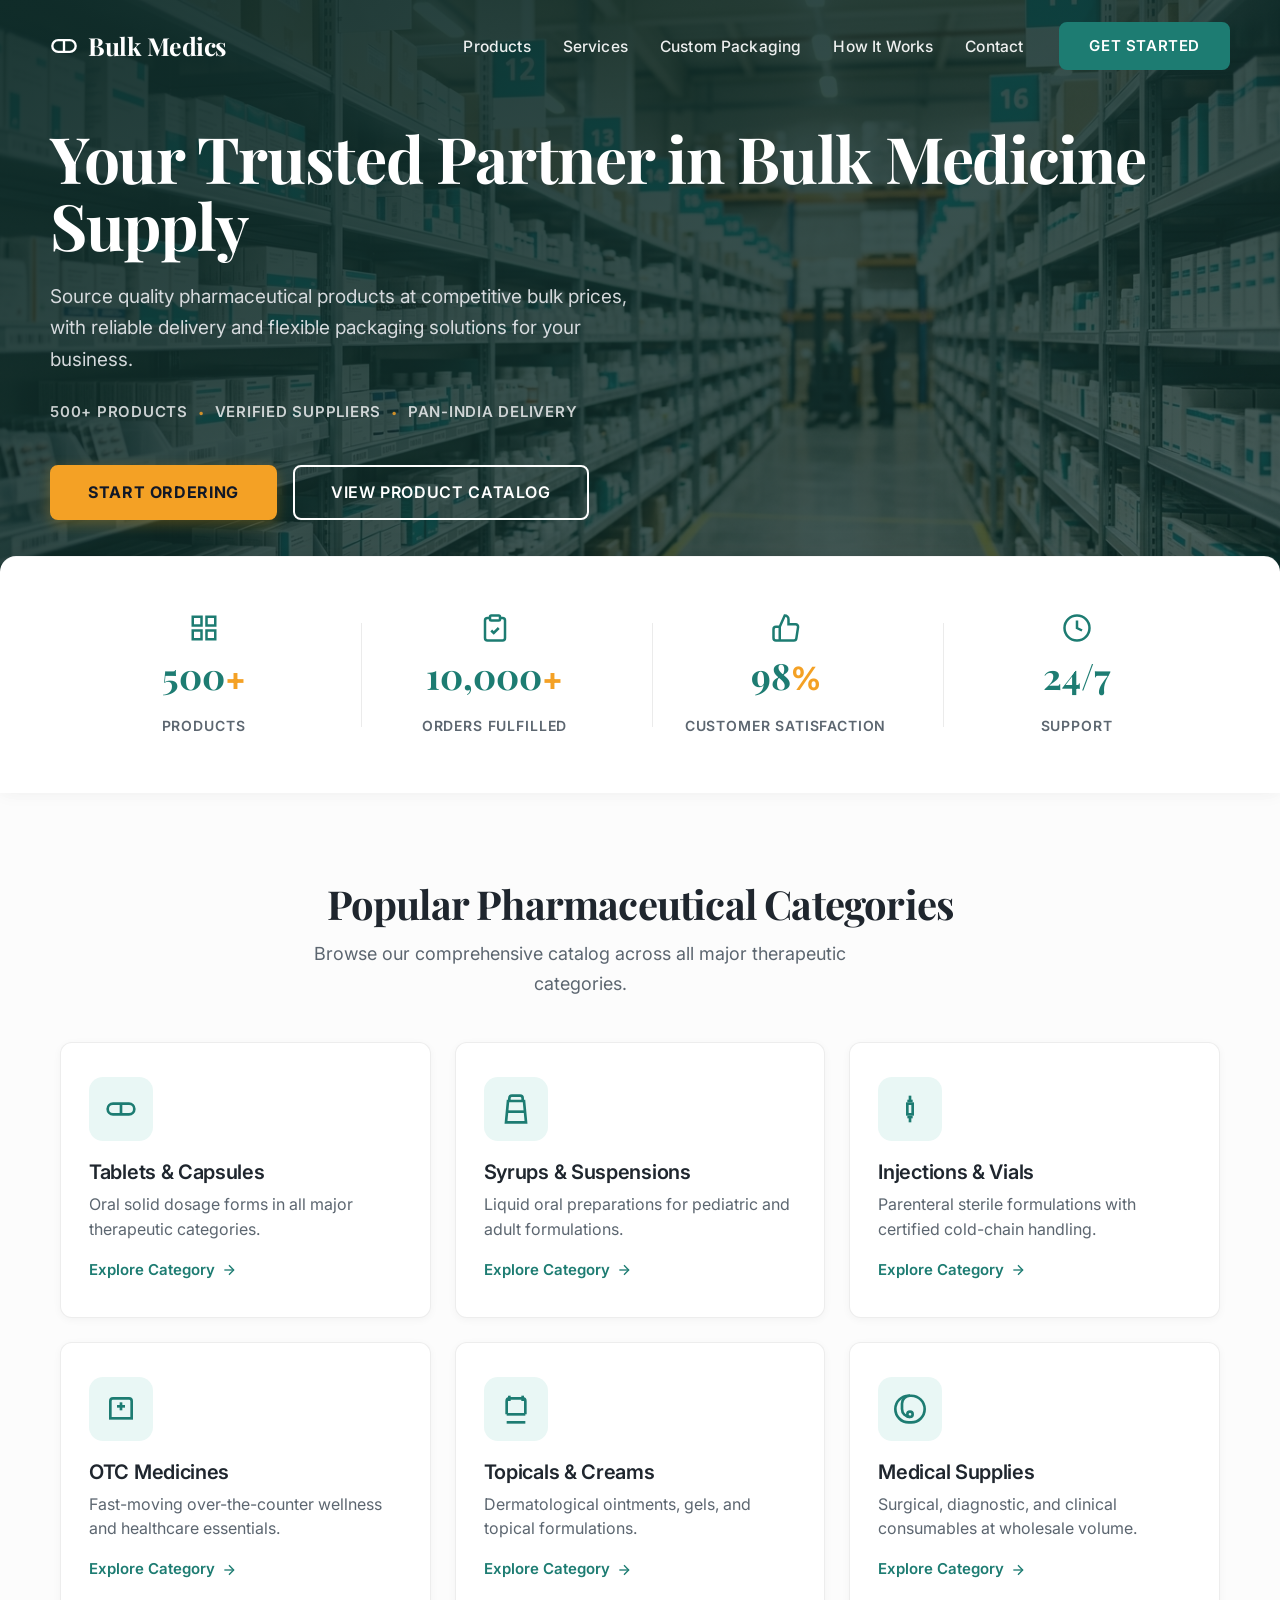
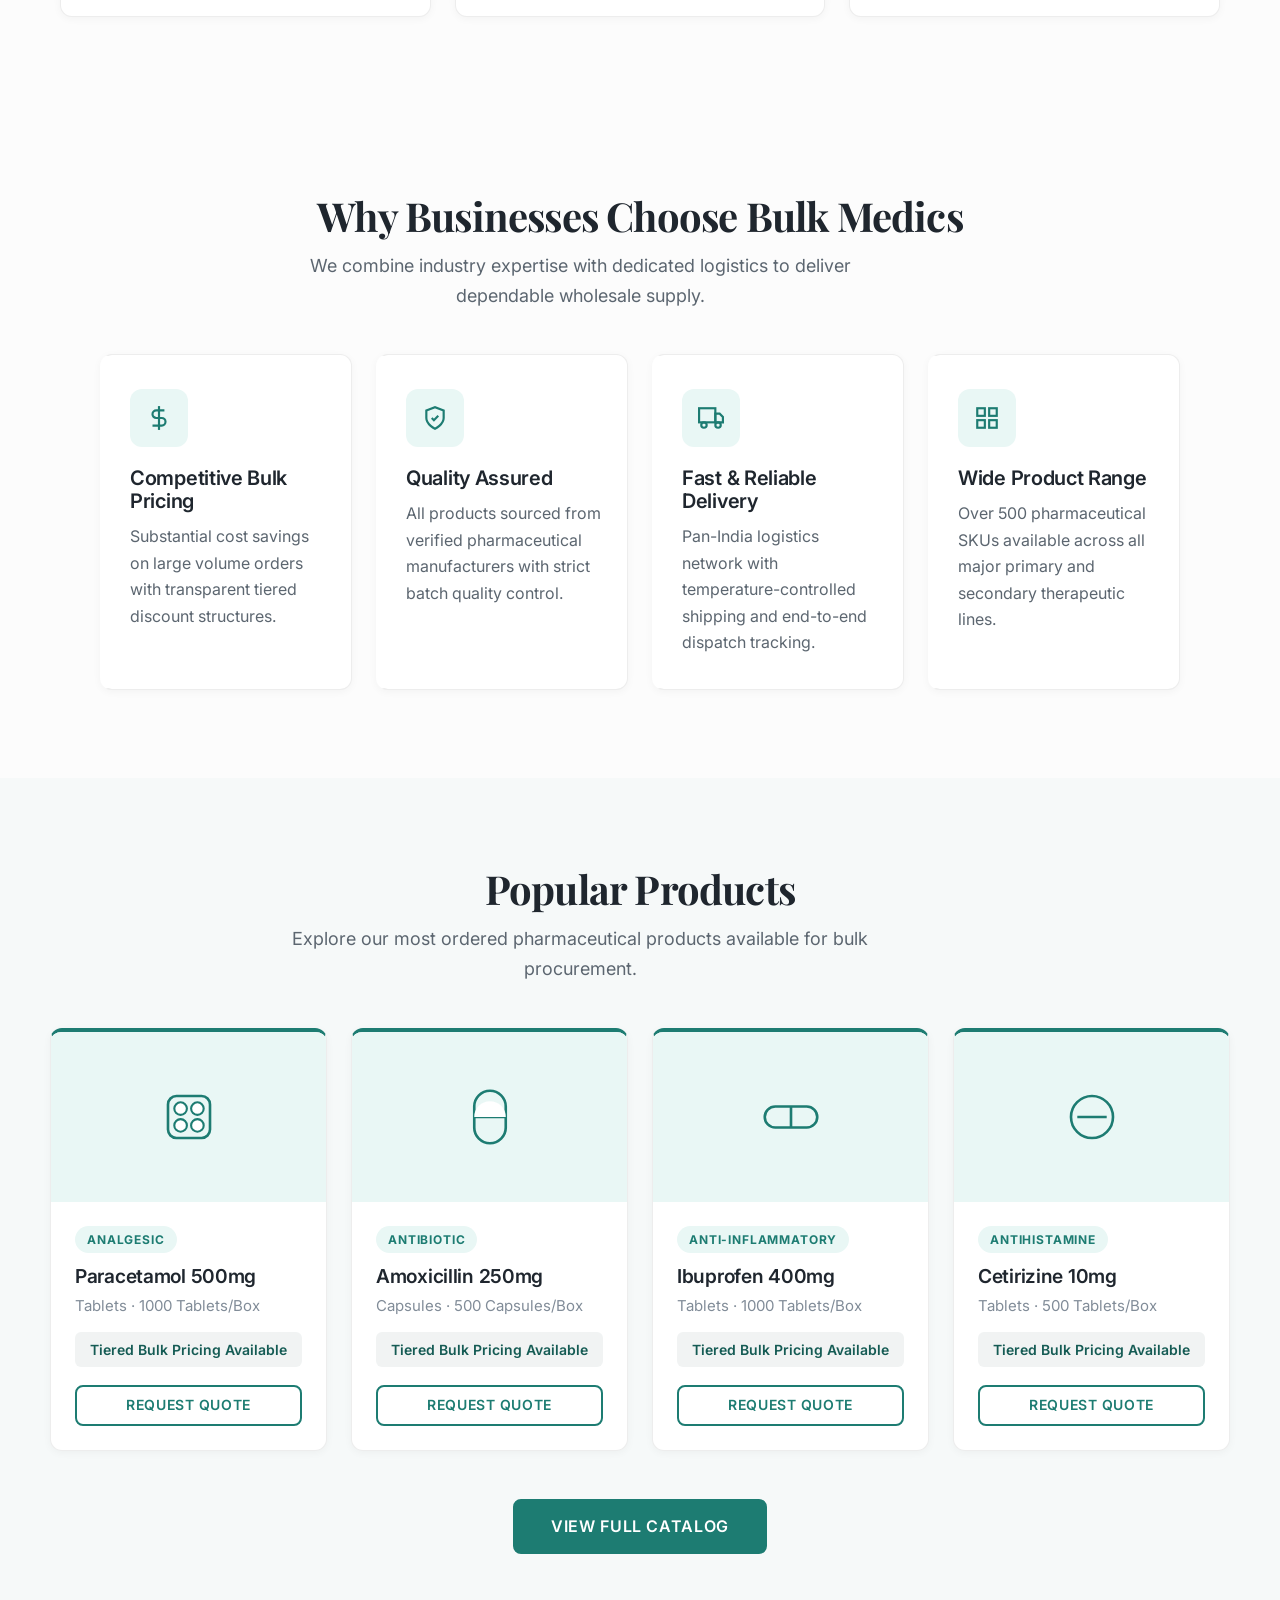
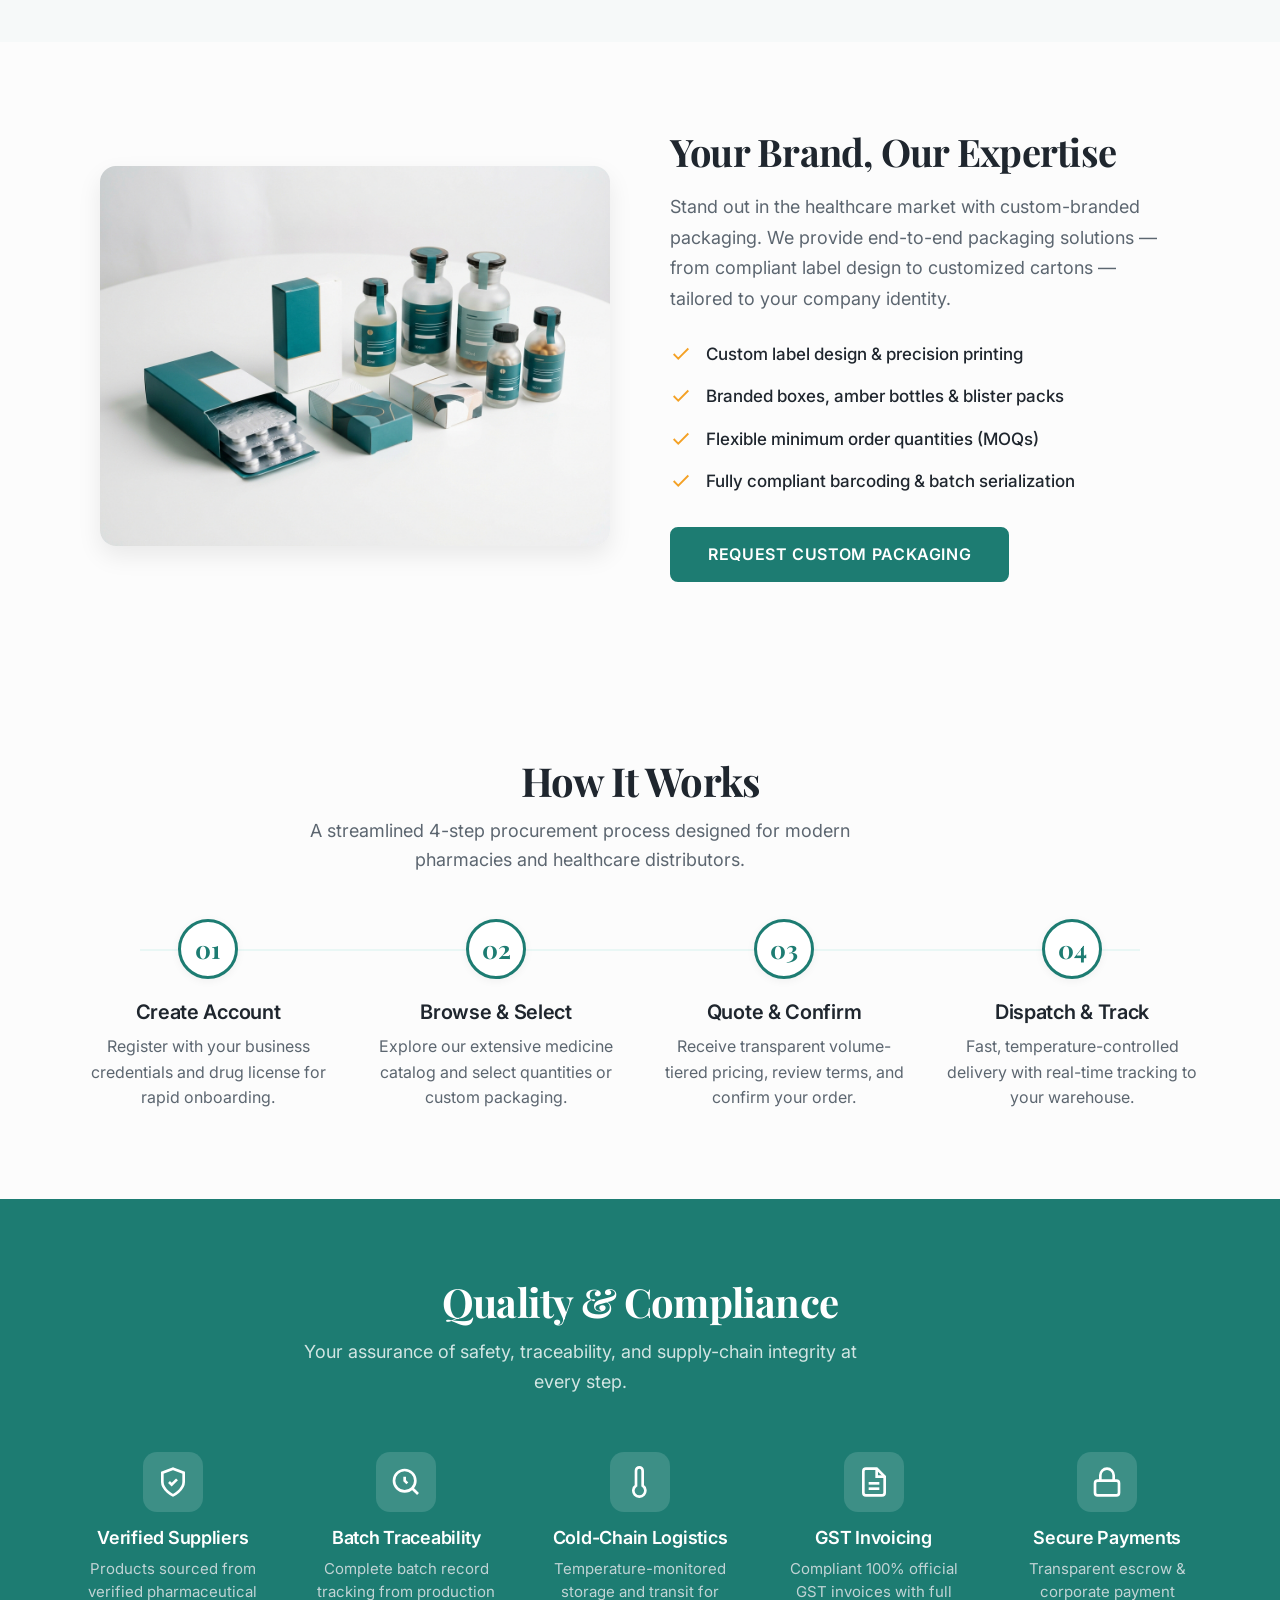
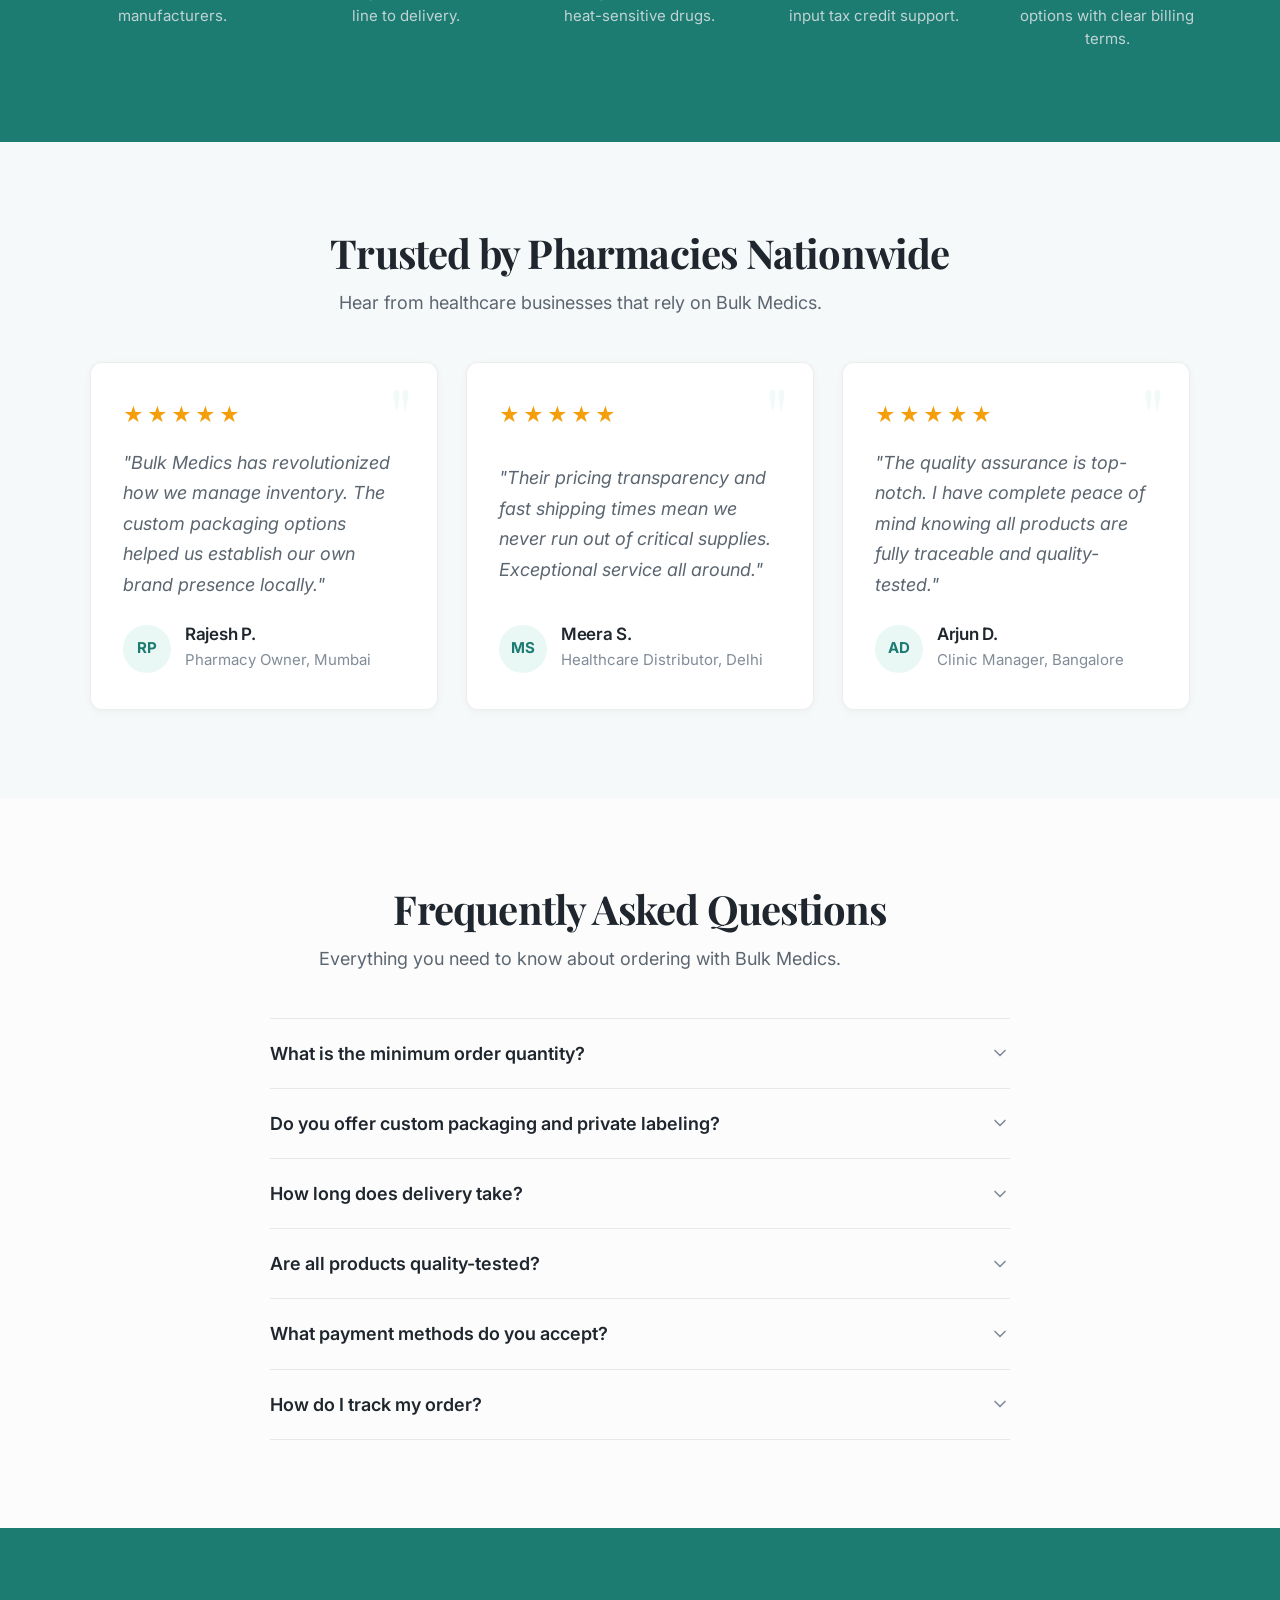
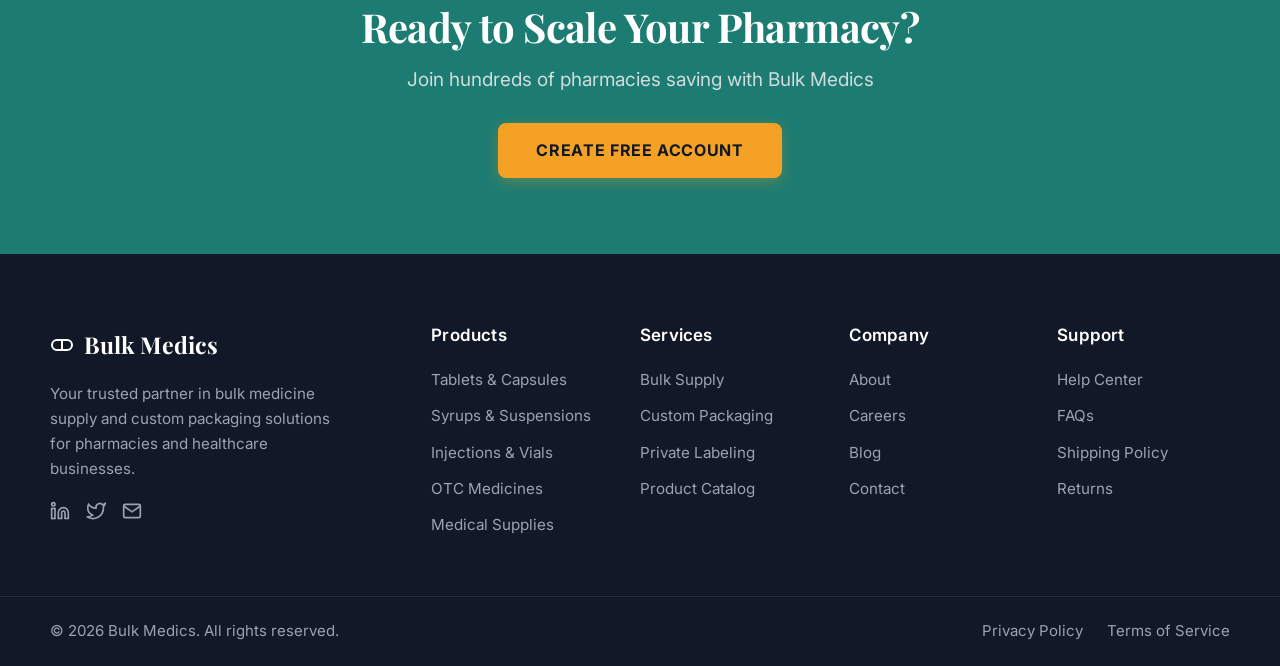
==== commit ccaf4c63: "Introduce responsive container system with intentional section width variation - Implement section-s" ====
--- a/index.html
+++ b/index.html
@@ -21,10 +21,26 @@
                 </svg>
                 Bulk Medics
             </a>
-            <button id="mobile-menu-toggle" class="mobile-menu-toggle" aria-label="Toggle Menu">
+            <button id="mobile-menu-toggle" class="mobile-menu-toggle" aria-label="Toggle Menu" aria-expanded="false">
                 <span></span><span></span><span></span>
             </button>
+            <div id="nav-backdrop" class="nav-backdrop"></div>
             <nav id="site-nav" class="site-nav">
+                <div class="nav-drawer-header">
+                    <a href="index.html" class="drawer-logo">
+                        <svg class="logo-icon" width="26" height="26" viewBox="0 0 24 24" fill="none" stroke="currentColor" stroke-width="2" stroke-linecap="round" stroke-linejoin="round">
+                            <rect x="2" y="7" width="20" height="10" rx="5"></rect>
+                            <line x1="12" y1="7" x2="12" y2="17"></line>
+                        </svg>
+                        Bulk Medics
+                    </a>
+                    <button id="mobile-menu-close" class="mobile-menu-close" aria-label="Close Menu">
+                        <svg width="22" height="22" viewBox="0 0 24 24" fill="none" stroke="currentColor" stroke-width="2" stroke-linecap="round" stroke-linejoin="round">
+                            <line x1="18" y1="6" x2="6" y2="18"></line>
+                            <line x1="6" y1="6" x2="18" y2="18"></line>
+                        </svg>
+                    </button>
+                </div>
                 <ul class="nav-links">
                     <li><a href="#categories" class="nav-link">Products</a></li>
                     <li><a href="#about" class="nav-link">Services</a></li>
@@ -330,7 +346,7 @@
             </div>
         </section>
 
-        <section id="custom-packaging" class="section packaging-section bg-light">
+        <section id="custom-packaging" class="section packaging-section">
             <div class="container packaging-container">
                 <div class="packaging-image reveal">
                     <img src="images/packaging.jpg" alt="Custom Pharmaceutical Packaging" loading="lazy">
--- a/css/landing.css
+++ b/css/landing.css
@@ -54,14 +54,69 @@
 }
 
 /* ==========================================================================
-   2. CONTAINER
+   2. CONTAINER SYSTEM & INTENTIONAL WIDTH VARIATION
    ========================================================================== */
 .container {
   width: 100%;
-  max-width: 1240px;
+  max-width: 1260px;
   margin: 0 auto;
   padding: 0 40px;
   box-sizing: border-box;
+}
+
+/* Section-Specific Content Max-Widths for Natural Layout Rhythm */
+.nav-container {
+  max-width: 1260px;
+}
+
+.hero-content,
+.hero .container {
+  max-width: 1260px;
+}
+
+.stats-strip .container {
+  max-width: 1220px;
+}
+
+.categories-section .container {
+  max-width: 1240px;
+}
+
+.about-section .container {
+  max-width: 1160px;
+}
+
+.products-section .container {
+  max-width: 1260px;
+}
+
+.packaging-section .container {
+  max-width: 1160px;
+}
+
+.steps-section .container {
+  max-width: 1200px;
+}
+
+.quality-section .container {
+  max-width: 1220px;
+}
+
+.testimonials-section .container {
+  max-width: 1180px;
+}
+
+.faq-section .container {
+  max-width: 820px;
+}
+
+.cta-banner .container {
+  max-width: 880px;
+}
+
+.footer-container,
+.site-footer .container {
+  max-width: 1260px;
 }
 
 /* ==========================================================================
@@ -125,6 +180,14 @@
   display: flex;
   align-items: center;
   gap: 2.25rem;
+}
+
+.nav-backdrop {
+  display: none;
+}
+
+.nav-drawer-header {
+  display: none;
 }
 
 .nav-links {
@@ -980,7 +1043,8 @@
    15. FAQ SECTION
    ========================================================================== */
 .faq-list {
-  max-width: 800px;
+  width: 100%;
+  max-width: 100%;
   margin: 0 auto;
 }
 
@@ -1309,7 +1373,7 @@
 
   .packaging-image {
     order: -1;
-    max-height: 380px;
+    max-height: 360px;
   }
 
   .stats-container {
@@ -1335,71 +1399,175 @@
   }
 
   .section {
-    padding: 54px 0;
+    padding: 52px 0;
   }
 
   .section-header {
-    margin-bottom: 32px;
+    margin-bottom: 28px;
   }
 
   .section-title {
-    font-size: 1.875rem;
+    font-size: 1.75rem;
+    line-height: 1.25;
   }
 
   .section-subtitle {
-    font-size: 1.0625rem;
-  }
-
-  /* Mobile Nav */
+    font-size: 0.9375rem;
+    line-height: 1.55;
+  }
+
+  /* ---- Mobile Navigation Drawer & Backdrop ---- */
   .mobile-menu-toggle {
     display: block;
+  }
+
+  .nav-backdrop {
+    display: block;
+    position: fixed;
+    inset: 0;
+    background: rgba(15, 23, 42, 0.65);
+    backdrop-filter: blur(4px);
+    -webkit-backdrop-filter: blur(4px);
+    z-index: 9998;
+    opacity: 0;
+    visibility: hidden;
+    transition: opacity 0.28s ease, visibility 0.28s ease;
+  }
+
+  .nav-backdrop.active {
+    opacity: 1;
+    visibility: visible;
   }
 
   .site-nav {
     position: fixed;
     top: 0;
-    right: -100%;
-    width: 82%;
-    max-width: 400px;
+    right: 0;
+    width: 92%;
+    max-width: 360px;
     height: 100vh;
+    height: 100dvh;
     background: #ffffff;
+    z-index: 9999;
+    transform: translateX(100%);
+    transition: transform 0.28s cubic-bezier(0.16, 1, 0.3, 1);
+    display: flex;
     flex-direction: column;
+    justify-content: flex-start;
+    align-items: stretch;
+    padding: 0;
+    box-shadow: -8px 0 36px rgba(0, 0, 0, 0.18);
+    overflow-y: auto;
+    -webkit-overflow-scrolling: touch;
+    box-sizing: border-box;
+  }
+
+  .site-nav.active {
+    transform: translateX(0);
+  }
+
+  /* Drawer Header */
+  .nav-drawer-header {
+    display: flex;
+    align-items: center;
+    justify-content: space-between;
+    padding: 18px 20px;
+    border-bottom: 1px solid var(--color-border, #e5e7eb);
+    background-color: #ffffff;
+    position: sticky;
+    top: 0;
+    z-index: 2;
+  }
+
+  .drawer-logo {
+    display: flex;
+    align-items: center;
+    gap: 8px;
+    font-family: var(--font-heading);
+    font-size: 1.35rem;
+    font-weight: 700;
+    color: var(--color-primary, hsl(174, 62%, 30%));
+    text-decoration: none;
+    letter-spacing: -0.02em;
+  }
+
+  .drawer-logo .logo-icon {
+    color: var(--color-primary, hsl(174, 62%, 30%));
+  }
+
+  .mobile-menu-close {
+    display: flex;
+    align-items: center;
     justify-content: center;
-    padding: 2.5rem 2rem;
-    box-shadow: -10px 0 30px rgba(0, 0, 0, 0.12);
-    transition: right 0.35s ease;
-    z-index: 1000;
-  }
-
-  .site-nav.active {
-    right: 0;
-  }
-
+    width: 40px;
+    height: 40px;
+    padding: 0;
+    background: none;
+    border: none;
+    border-radius: 8px;
+    color: var(--color-text, #182230);
+    cursor: pointer;
+    transition: background 0.2s ease, color 0.2s ease;
+  }
+
+  .mobile-menu-close:hover,
+  .mobile-menu-close:active {
+    background-color: hsla(174, 62%, 30%, 0.08);
+    color: var(--color-primary, hsl(174, 62%, 30%));
+  }
+
+  /* Drawer Navigation Links (Naturally positioned from top) */
   .nav-links {
+    display: flex;
     flex-direction: column;
-    text-align: center;
-    width: 100%;
-    gap: 0;
+    align-items: stretch;
+    text-align: left;
+    padding: 16px 16px 8px 16px;
+    gap: 4px;
+    width: auto;
+    margin: 0;
   }
 
   .nav-link {
-    color: var(--color-text);
-    font-size: 1.2rem;
-    display: block;
-    padding: 14px;
+    display: flex;
+    align-items: center;
+    font-size: 1.125rem; /* 18px */
+    font-weight: 500;
+    color: var(--color-text, #182230);
+    padding: 13px 16px;
+    border-radius: 8px;
+    transition: background-color 0.2s ease, color 0.2s ease, padding-left 0.2s ease;
+    letter-spacing: 0.01em;
+  }
+
+  .nav-link:hover,
+  .nav-link:active {
+    background-color: hsla(174, 62%, 30%, 0.08);
+    color: var(--color-primary, hsl(174, 62%, 30%));
+    padding-left: 20px;
   }
 
   .nav-link::after {
     display: none;
   }
 
+  /* Drawer CTA Button */
   .nav-actions {
-    margin-top: 24px;
-    width: 100%;
+    padding: 12px 16px 28px 16px;
+    margin: 0;
+    width: auto;
+    box-sizing: border-box;
   }
 
   .nav-actions .btn {
     width: 100%;
+    min-height: 48px;
+    height: 50px;
+    font-size: 0.9375rem;
+    font-weight: 600;
+    border-radius: 8px;
+    letter-spacing: 0.03em;
+    box-shadow: 0 4px 14px hsla(174, 62%, 30%, 0.25);
   }
 
   .mobile-menu-toggle.active span:nth-child(1) {
@@ -1416,140 +1584,448 @@
     background-color: var(--color-text);
   }
 
-  /* Hero */
+  /* ---- 1. Hero ---- */
   .hero {
-    min-height: 480px;
-    padding: 96px 0 60px;
+    min-height: auto;
+    padding: 100px 0 48px;
+  }
+
+  .hero-content {
+    padding-top: 8px;
   }
 
   .hero h1 {
-    font-size: 2.25rem;
+    font-size: 2.15rem; /* ~34px */
+    line-height: 1.2;
+    margin-bottom: 0.875rem;
   }
 
   .hero p {
-    font-size: 1.0625rem;
+    font-size: 0.9375rem; /* 15px */
+    line-height: 1.6;
+    margin-bottom: 1.25rem;
+    color: rgba(255, 255, 255, 0.92);
   }
 
   .hero-trust-line {
-    font-size: 0.8125rem;
-    gap: 6px;
+    font-size: 0.8125rem; /* 13px */
+    gap: 6px 8px;
+    flex-wrap: wrap;
+    justify-content: flex-start;
     margin-bottom: 1.75rem;
   }
 
   .hero-actions {
     flex-direction: column;
     gap: 12px;
+    width: 100%;
   }
 
   .hero-actions .btn {
     width: 100%;
-  }
-
-  /* Stats */
+    min-height: 48px;
+    height: 48px;
+    font-size: 0.9375rem;
+    padding: 0 20px;
+    box-sizing: border-box;
+  }
+
+  /* ---- 2. Statistics (2x2 Grid) ---- */
   .stats-strip {
-    margin-top: -30px;
-    padding: 32px 0;
+    margin-top: -24px;
+    padding: 20px 0;
+    position: relative;
+    z-index: 10;
   }
 
   .stats-container {
     grid-template-columns: repeat(2, 1fr);
+    gap: 14px;
+    padding: 20px 14px;
+    border-radius: 12px;
+  }
+
+  .stat-item {
+    padding: 8px 4px;
+    text-align: center;
+  }
+
+  .stat-icon {
+    margin: 0 auto 8px;
+    width: 44px;
+    height: 44px;
+  }
+
+  .stat-icon svg {
+    width: 22px;
+    height: 22px;
+  }
+
+  .stat-number {
+    font-size: 1.75rem; /* 28px */
+    font-weight: 700;
+  }
+
+  .stat-plus {
+    font-size: 1.35rem;
+    font-weight: 700;
+  }
+
+  .stat-label {
+    font-size: 0.8125rem; /* 13px */
+    margin-top: 4px;
+  }
+
+  /* ---- 3. Product Categories (1 Column) ---- */
+  .categories-grid {
+    grid-template-columns: 1fr;
+    gap: 16px;
+  }
+
+  .category-card {
+    min-height: auto;
+    padding: 24px 20px;
+    border-radius: 12px;
+  }
+
+  .category-icon {
+    width: 52px;
+    height: 52px;
+    margin-bottom: 14px;
+  }
+
+  .category-icon svg {
+    width: 26px;
+    height: 26px;
+  }
+
+  .category-card h3 {
+    font-size: 1.125rem; /* 18px */
+    margin-bottom: 6px;
+  }
+
+  .category-card p {
+    font-size: 0.875rem; /* 14px */
+    line-height: 1.55;
+    margin-bottom: 14px;
+  }
+
+  .category-link {
+    font-size: 0.875rem; /* 14px */
+  }
+
+  /* ---- 4. Why Businesses Choose (1 Column) ---- */
+  .features-grid {
+    grid-template-columns: 1fr;
+    gap: 16px;
+  }
+
+  .feature-card {
+    padding: 24px 20px;
+    border-radius: 12px;
+  }
+
+  .feature-icon {
+    width: 48px;
+    height: 48px;
+    margin-bottom: 14px;
+  }
+
+  .feature-icon svg {
+    width: 24px;
+    height: 24px;
+  }
+
+  .feature-card h3 {
+    font-size: 1.125rem; /* 18px */
+    margin-bottom: 6px;
+  }
+
+  .feature-card p {
+    font-size: 0.875rem; /* 14px */
+    line-height: 1.55;
+  }
+
+  /* ---- 5. Popular Products (1 Product Card Per Row) ---- */
+  .products-grid {
+    grid-template-columns: 1fr;
     gap: 18px;
   }
 
-  .stat-number {
+  .product-card {
+    border-radius: 12px;
+    overflow: hidden;
+  }
+
+  .product-image {
+    min-height: 160px;
+    padding: 24px;
+  }
+
+  .product-image svg {
+    width: 76px;
+    height: 76px;
+  }
+
+  .product-info {
+    padding: 20px;
+  }
+
+  .product-category {
+    font-size: 0.75rem;
+    margin-bottom: 4px;
+  }
+
+  .product-name {
+    font-size: 1.125rem; /* 18px */
+    margin-bottom: 4px;
+  }
+
+  .product-form {
+    font-size: 0.875rem; /* 14px */
+    margin-bottom: 10px;
+  }
+
+  .product-pricing-tier {
+    font-size: 0.8125rem; /* 13px */
+    margin-bottom: 14px;
+  }
+
+  .product-info .btn {
+    width: 100%;
+    min-height: 44px;
+    height: 46px;
+    font-size: 0.875rem;
+  }
+
+  .products-cta {
+    margin-top: 24px;
+  }
+
+  .products-cta .btn {
+    width: 100%;
+    min-height: 48px;
+    height: 48px;
+  }
+
+  /* ---- 6. Custom Packaging (Vertical Stack) ---- */
+  .packaging-container {
+    grid-template-columns: 1fr;
+    gap: 24px;
+  }
+
+  .packaging-image {
+    order: -1;
+    max-height: 250px;
+    border-radius: 12px;
+    overflow: hidden;
+  }
+
+  .packaging-image img {
+    width: 100%;
+    height: 100%;
+    object-fit: cover;
+  }
+
+  .packaging-content .section-title {
     font-size: 1.75rem;
-  }
-
-  /* Single column stacked layouts on mobile */
-  .categories-grid,
-  .features-grid,
-  .products-grid,
+    margin-bottom: 10px;
+  }
+
+  .packaging-content p {
+    font-size: 0.9375rem; /* 15px */
+    line-height: 1.6;
+    margin-bottom: 16px;
+  }
+
+  .packaging-features {
+    gap: 12px;
+    margin-bottom: 22px;
+  }
+
+  .packaging-features li {
+    font-size: 0.875rem; /* 14px */
+    gap: 10px;
+  }
+
+  .packaging-content .btn {
+    width: 100%;
+    min-height: 48px;
+    height: 48px;
+  }
+
+  /* ---- 7. How It Works (Vertical Timeline) ---- */
+  .steps-grid {
+    grid-template-columns: 1fr;
+    gap: 14px;
+  }
+
+  .step-card {
+    display: flex;
+    flex-direction: row;
+    align-items: flex-start;
+    gap: 16px;
+    text-align: left;
+    padding: 16px;
+    background: var(--color-surface, #ffffff);
+    border: 1px solid var(--color-border, #e5e7eb);
+    border-radius: 12px;
+  }
+
+  .step-number {
+    width: 48px;
+    height: 48px;
+    min-width: 48px;
+    font-size: 1.15rem;
+    font-weight: 700;
+    margin: 0;
+    border-radius: 50%;
+    background: hsla(174, 62%, 30%, 0.1);
+    color: var(--color-primary, hsl(174, 62%, 30%));
+    display: flex;
+    align-items: center;
+    justify-content: center;
+    flex-shrink: 0;
+  }
+
+  .step-card h3 {
+    font-size: 1.125rem; /* 18px */
+    margin-bottom: 4px;
+  }
+
+  .step-card p {
+    font-size: 0.875rem; /* 14px */
+    line-height: 1.5;
+    margin: 0;
+    color: var(--color-text-muted, #64748b);
+  }
+
+  /* ---- 8. Quality & Compliance ---- */
+  .quality-section {
+    padding: 48px 0;
+  }
+
+  .quality-grid {
+    grid-template-columns: 1fr;
+    gap: 12px;
+  }
+
+  .quality-item {
+    display: flex;
+    flex-direction: row;
+    align-items: center;
+    gap: 16px;
+    text-align: left;
+    padding: 14px 16px;
+    background: rgba(255, 255, 255, 0.08);
+    border-radius: 10px;
+  }
+
+  .quality-icon {
+    margin: 0;
+    min-width: 46px;
+    width: 46px;
+    height: 46px;
+    flex-shrink: 0;
+    background: rgba(255, 255, 255, 0.15);
+    border-radius: 10px;
+    display: flex;
+    align-items: center;
+    justify-content: center;
+  }
+
+  .quality-item h4 {
+    font-size: 0.9375rem; /* 15px */
+    margin-bottom: 3px;
+    color: #ffffff;
+  }
+
+  .quality-item p {
+    font-size: 0.8125rem; /* 13px */
+    margin: 0;
+    color: rgba(255, 255, 255, 0.82);
+    line-height: 1.45;
+  }
+
+  /* ---- 9. Testimonials (1 Card Per Row) ---- */
   .testimonials-grid {
     grid-template-columns: 1fr;
     gap: 16px;
   }
 
-  .category-card {
-    min-height: auto;
-    padding: 28px 22px;
-  }
-
-  /* Steps — vertical timeline on mobile */
-  .steps-grid {
-    grid-template-columns: 1fr;
+  .testimonial-card {
+    padding: 24px 20px;
+    border-radius: 12px;
+  }
+
+  .testimonial-card .quote {
+    font-size: 0.9375rem; /* 15px */
+    line-height: 1.6;
+    margin-bottom: 16px;
+  }
+
+  /* ---- 10. FAQ ---- */
+  .faq-list {
+    max-width: 100%;
+  }
+
+  .faq-item {
+    border-bottom: 1px solid var(--color-border, #e5e7eb);
+  }
+
+  .faq-question {
+    font-size: 1rem; /* 16px */
+    font-weight: 600;
+    padding: 18px 0;
+    width: 100%;
+    display: flex;
+    justify-content: space-between;
+    align-items: center;
+    text-align: left;
     gap: 12px;
   }
 
-  .step-card {
-    display: flex;
-    align-items: flex-start;
-    gap: 18px;
-    text-align: left;
-    padding: 14px 0;
-  }
-
-  .step-number {
-    width: 50px;
-    height: 50px;
-    min-width: 50px;
-    font-size: 1.3rem;
-    margin: 0;
-  }
-
-  .step-card p {
-    max-width: none;
-    margin: 0;
-  }
-
-  /* Quality on mobile */
-  .quality-section {
-    padding: 56px 0;
-  }
-
-  .quality-grid {
-    grid-template-columns: 1fr;
-    gap: 16px;
-  }
-
-  .quality-item {
-    display: flex;
-    align-items: center;
-    gap: 16px;
-    text-align: left;
-    padding: 10px 0;
-  }
-
-  .quality-icon {
-    margin: 0;
-    min-width: 50px;
-    width: 50px;
-    height: 50px;
-  }
-
-  /* FAQ */
-  .faq-question {
-    font-size: 1.0625rem;
-    padding: 18px 0;
+  .faq-chevron {
+    flex-shrink: 0;
+    width: 20px;
+    height: 20px;
   }
 
   .faq-answer p {
-    font-size: 1rem;
-  }
-
-  /* CTA */
+    font-size: 0.875rem; /* 14px */
+    line-height: 1.6;
+    padding-bottom: 18px;
+  }
+
+  /* ---- 11. Final CTA ---- */
   .cta-banner {
-    padding: 56px 0;
+    padding: 48px 0;
   }
 
   .cta-banner h2 {
-    font-size: 1.875rem;
+    font-size: 1.75rem; /* 28px */
+    margin-bottom: 10px;
+    line-height: 1.25;
   }
 
   .cta-banner p {
-    font-size: 1.0625rem;
-  }
-
-  /* Footer */
+    font-size: 0.9375rem; /* 15px */
+    margin-bottom: 20px;
+  }
+
+  .cta-banner .btn {
+    width: 100%;
+    max-width: 300px;
+    min-height: 48px;
+    height: 48px;
+    font-size: 0.9375rem;
+  }
+
+  /* ---- 12. Footer (Stacked Vertically) ---- */
+  .site-footer {
+    padding: 48px 0 24px;
+  }
+
   .footer-container {
     grid-template-columns: 1fr;
     gap: 28px;
@@ -1559,26 +2035,36 @@
     grid-column: auto;
   }
 
+  .footer-col h4 {
+    font-size: 0.9375rem; /* 15px */
+    margin-bottom: 12px;
+  }
+
+  .footer-col ul li {
+    margin-bottom: 8px;
+  }
+
+  .footer-col a {
+    font-size: 0.875rem; /* 14px */
+    display: inline-block;
+    padding: 3px 0;
+  }
+
+  .footer-desc {
+    font-size: 0.875rem; /* 14px */
+    line-height: 1.6;
+  }
+
+  .footer-bottom {
+    margin-top: 32px;
+    padding-top: 20px;
+  }
+
   .bottom-container {
     flex-direction: column;
-    gap: 12px;
+    gap: 10px;
     text-align: center;
-  }
-
-  /* Product card */
-  .product-image {
-    min-height: 150px;
-    padding: 24px;
-  }
-
-  /* Packaging */
-  .packaging-content h2 {
-    font-size: 1.875rem;
-  }
-
-  /* Testimonial */
-  .testimonial-card {
-    padding: 28px 22px;
+    font-size: 0.8125rem;
   }
 }
 
@@ -1591,16 +2077,16 @@
   }
 
   .hero h1 {
-    font-size: 2rem;
+    font-size: 1.95rem; /* ~31px */
   }
 
   .section-title {
-    font-size: 1.65rem;
+    font-size: 1.6rem;
   }
 
   .stats-container {
-    grid-template-columns: 1fr 1fr;
-    gap: 14px;
+    gap: 10px;
+    padding: 16px 10px;
   }
 
   .stat-number {
@@ -1608,7 +2094,33 @@
   }
 
   .btn-lg {
-    padding: 14px 28px;
-    font-size: 0.9375rem;
-  }
-}
+    padding: 13px 20px;
+    font-size: 0.875rem;
+  }
+}
+
+/* ==========================================================================
+   24. RESPONSIVE — ULTRA SMALL MOBILE (max 360px)
+   ========================================================================== */
+@media (max-width: 360px) {
+  .hero h1 {
+    font-size: 1.8rem;
+  }
+
+  .stat-number {
+    font-size: 1.4rem;
+  }
+
+  .stat-label {
+    font-size: 0.75rem;
+  }
+
+  .drawer-logo {
+    font-size: 1.2rem;
+  }
+
+  .nav-link {
+    font-size: 1.05rem;
+    padding: 12px 14px;
+  }
+}
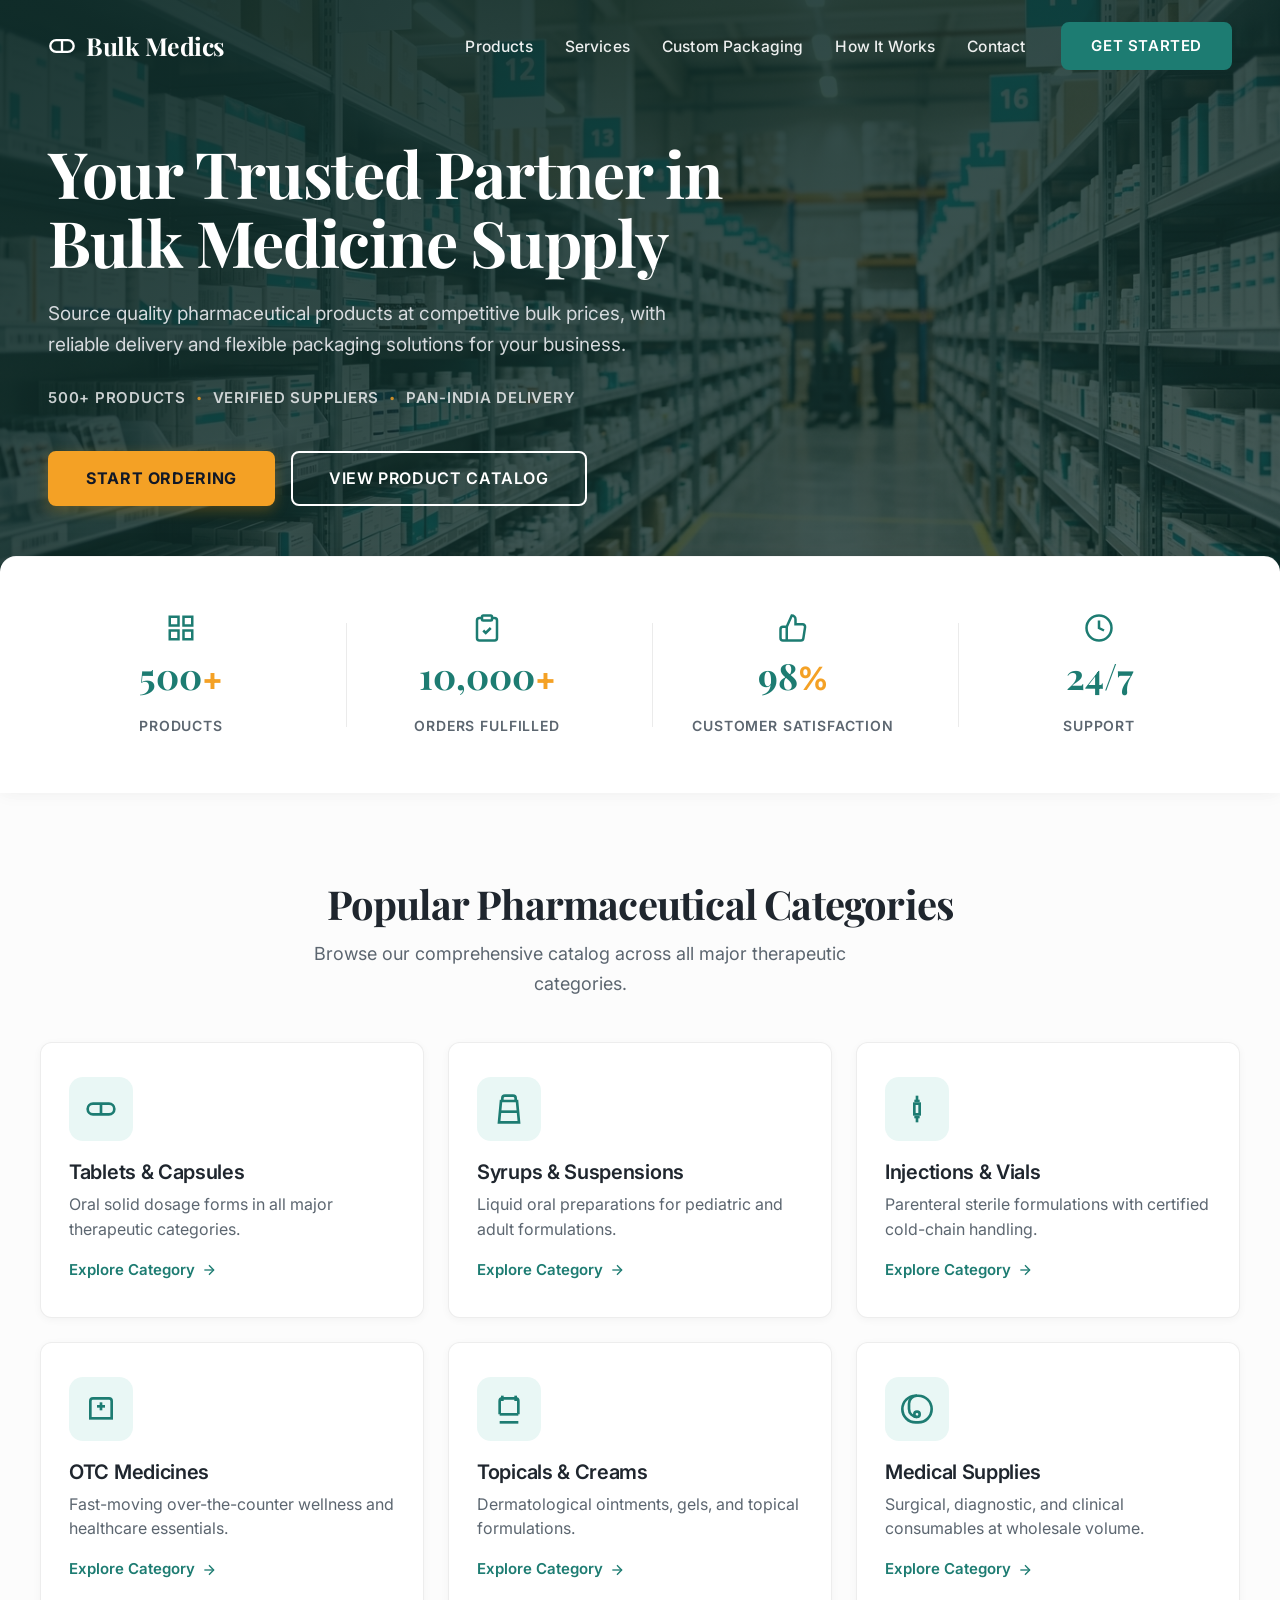
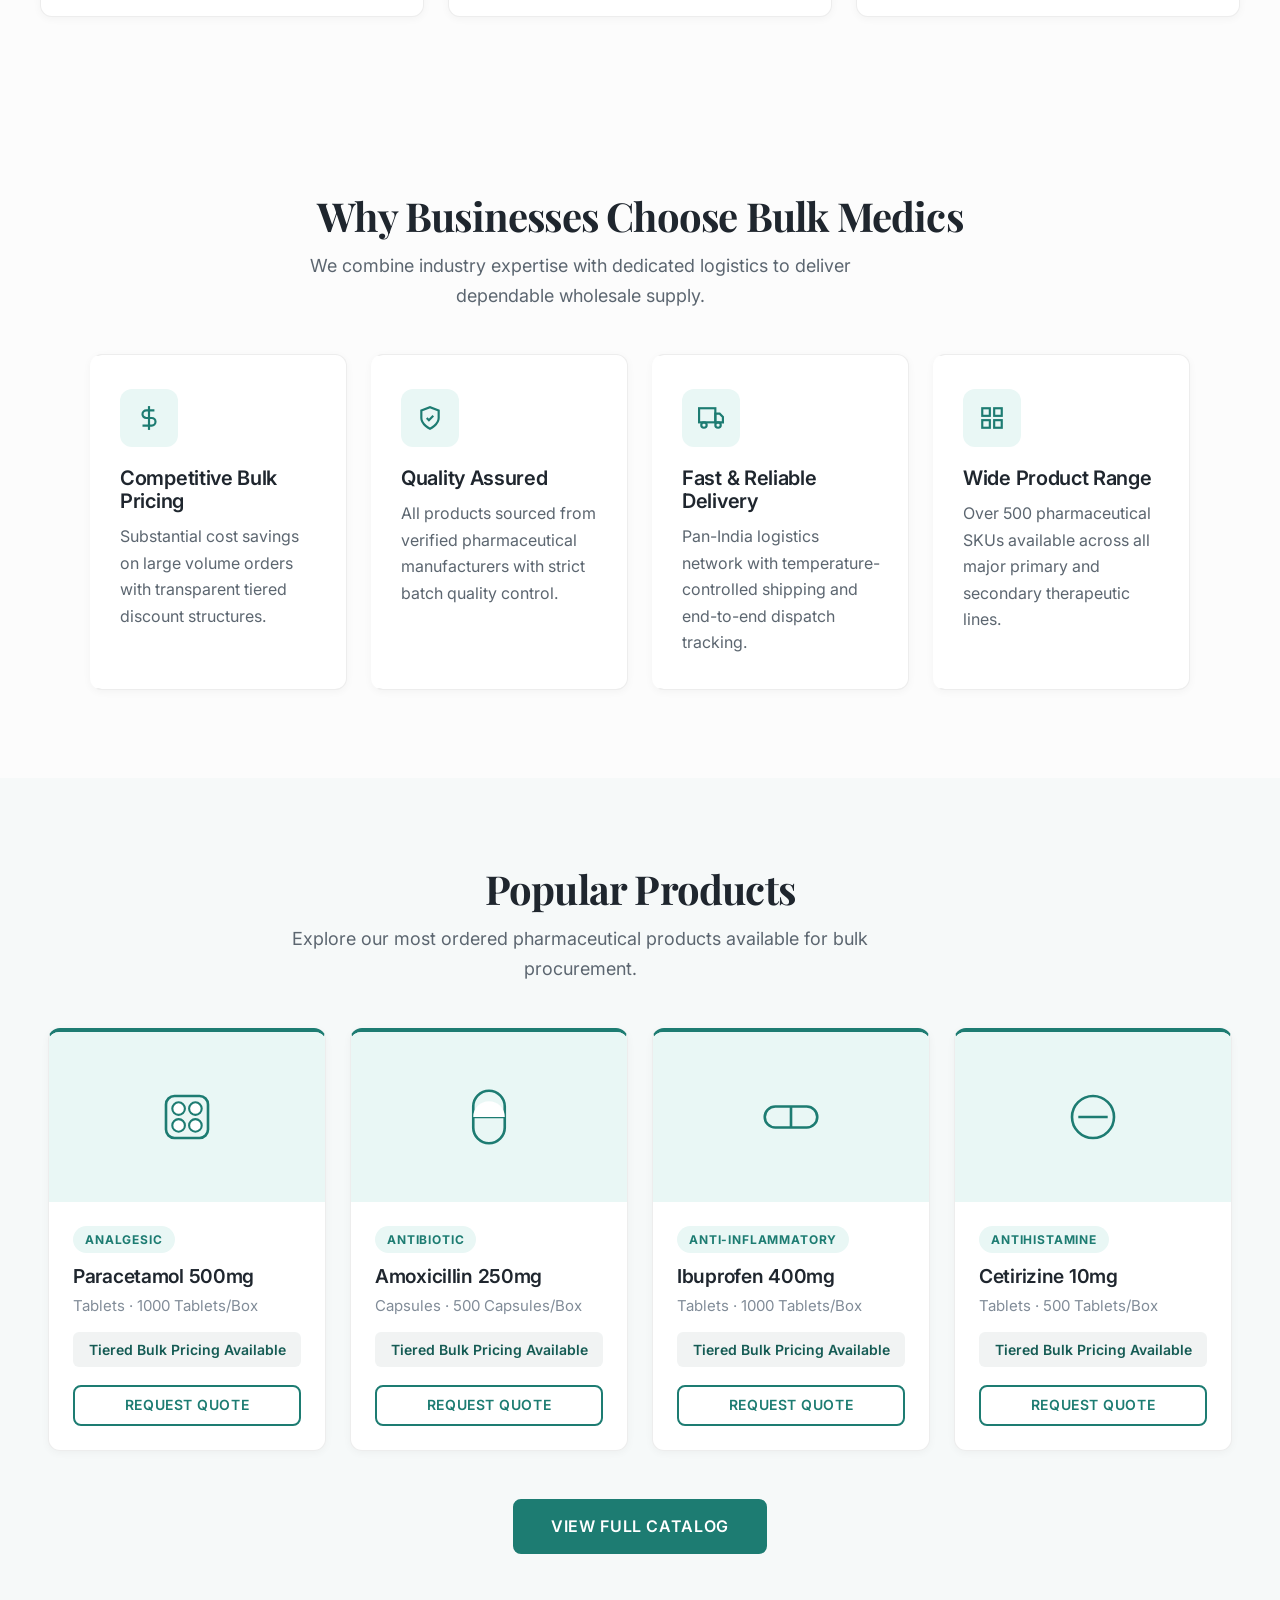
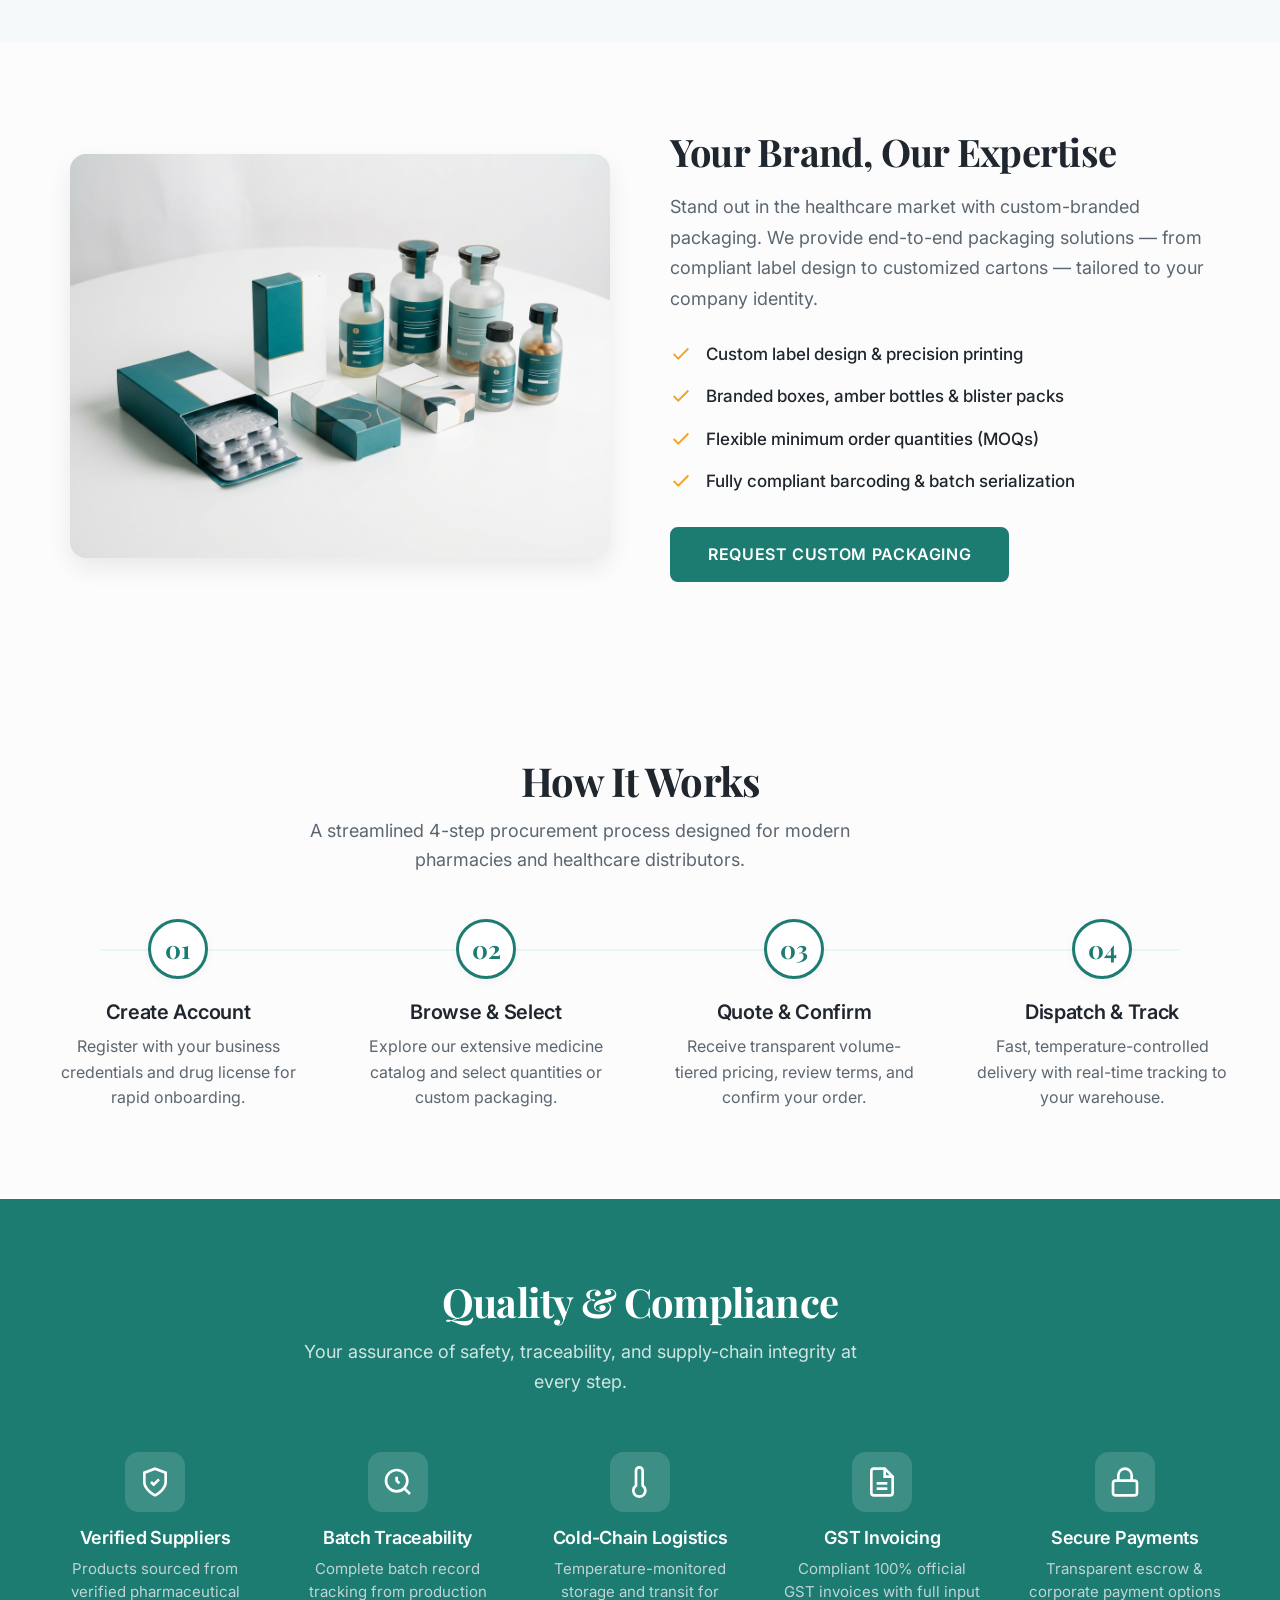
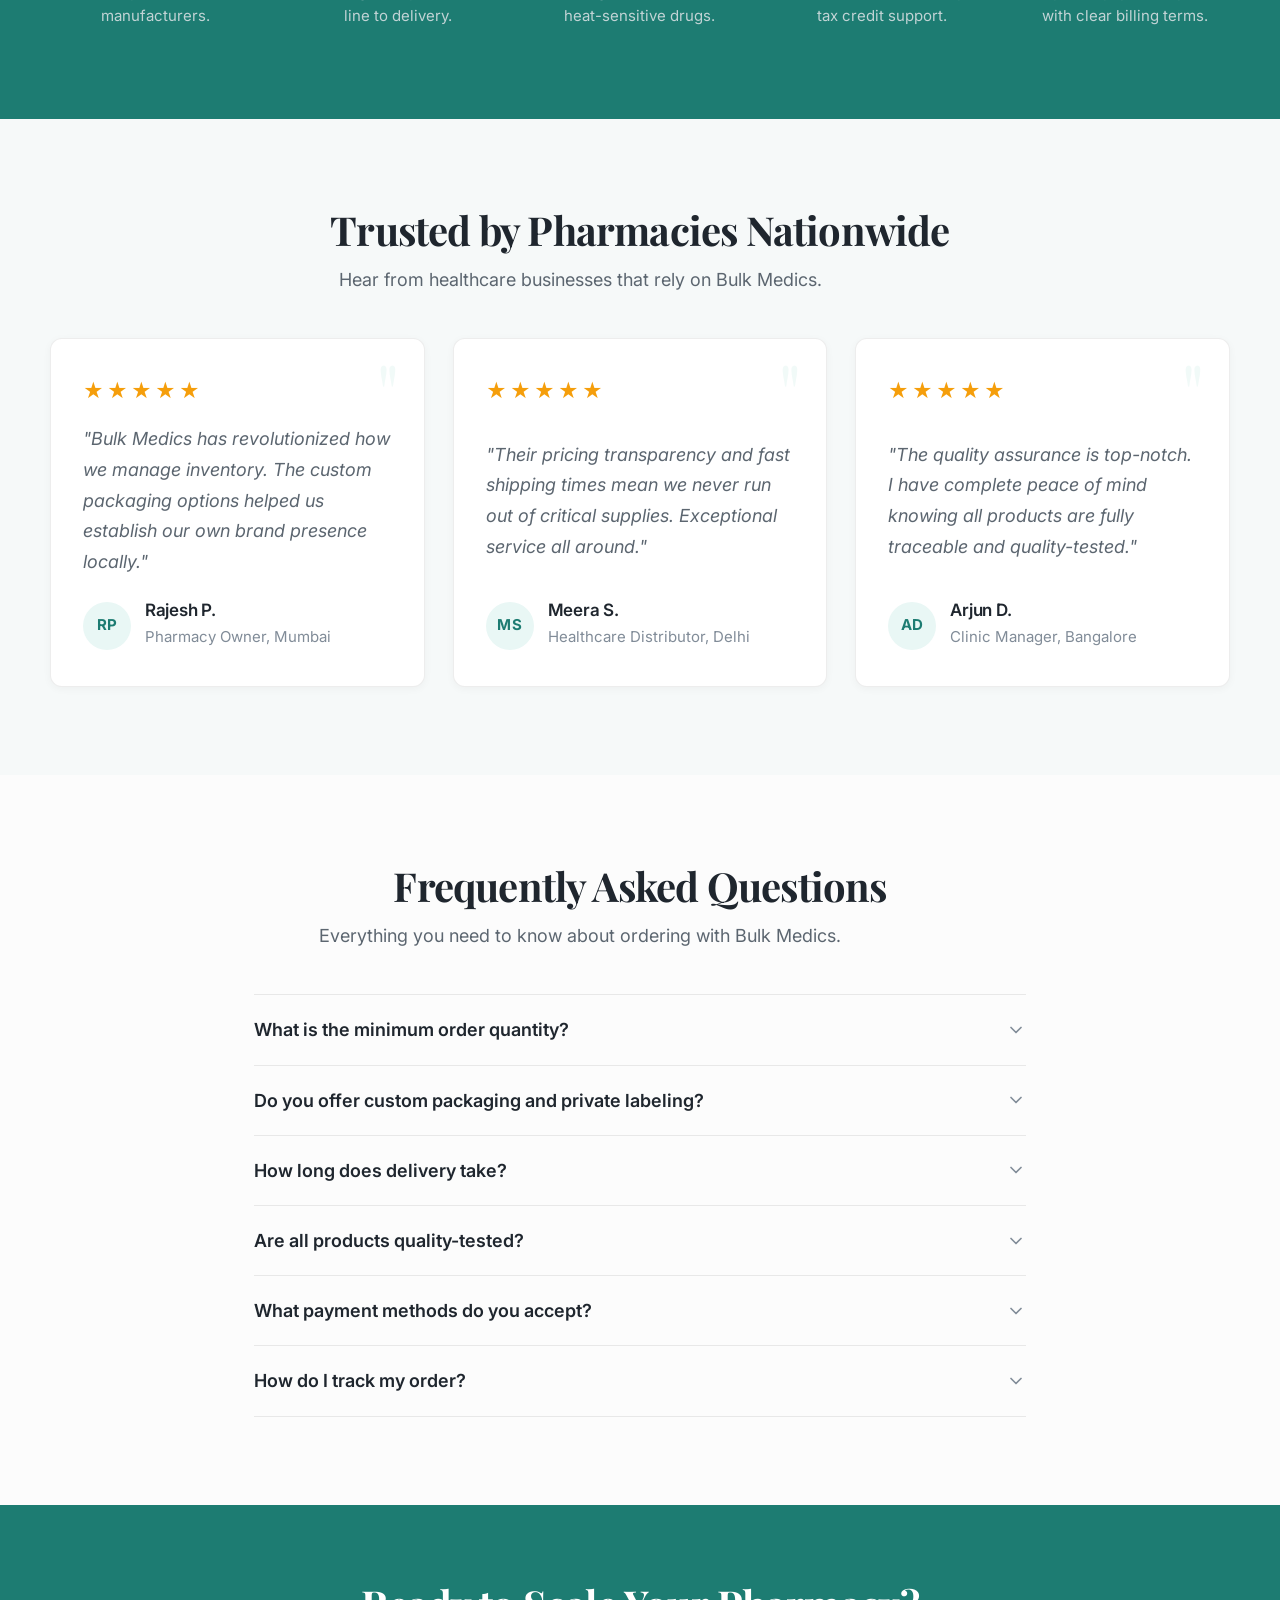
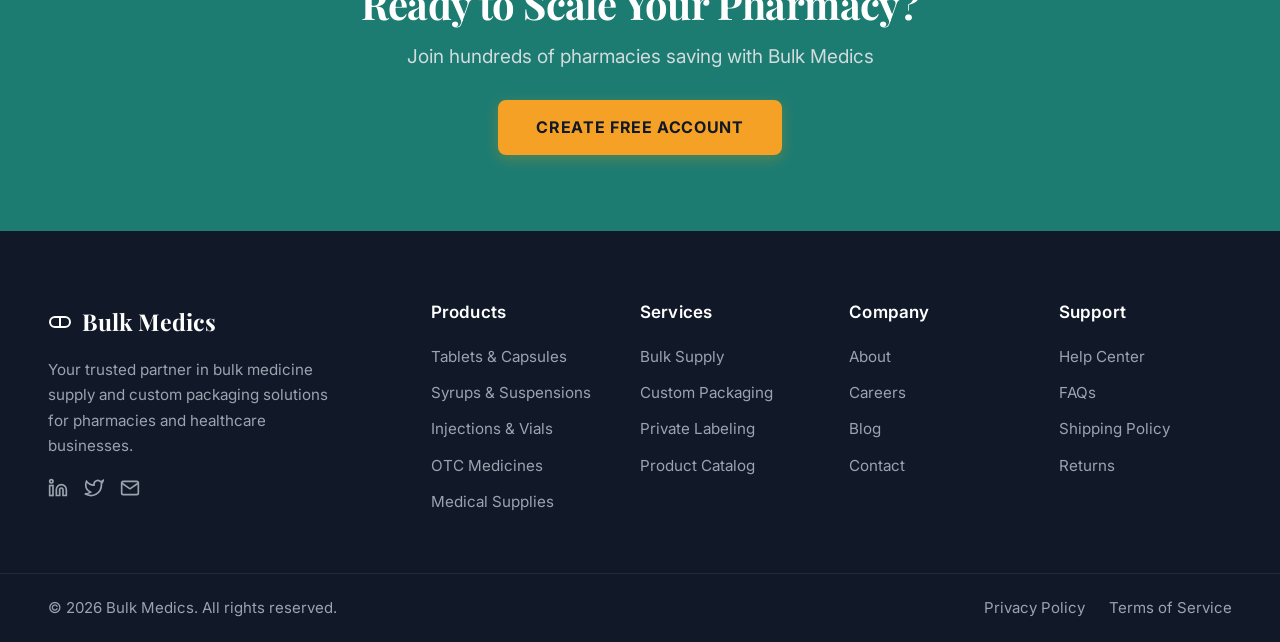
==== commit da51db5d: "Break uniform vertical container alignment and expand full-width layout - Expand Navbar and Footer c" ====
--- a/index.html
+++ b/index.html
@@ -59,7 +59,7 @@
         <section id="hero" class="hero">
             <div class="hero-bg"></div>
             <div class="hero-overlay"></div>
-            <div class="container hero-content">
+            <div class="container hero-container">
                 <div class="hero-text reveal">
                     <h1>Your Trusted Partner in Bulk Medicine Supply</h1>
                     <p>Source quality pharmaceutical products at competitive bulk prices, with reliable delivery and flexible packaging solutions for your business.</p>
--- a/css/landing.css
+++ b/css/landing.css
@@ -54,69 +54,90 @@
 }
 
 /* ==========================================================================
-   2. CONTAINER SYSTEM & INTENTIONAL WIDTH VARIATION
+   2. CONTAINER SYSTEM & DYNAMIC SECTION WIDTH VARIATION
    ========================================================================== */
 .container {
   width: 100%;
-  max-width: 1260px;
+  max-width: 1280px;
   margin: 0 auto;
   padding: 0 40px;
   box-sizing: border-box;
 }
 
-/* Section-Specific Content Max-Widths for Natural Layout Rhythm */
+/* Distinct Section Content Widths for Dynamic Layout Rhythm */
 .nav-container {
+  max-width: 1440px;
+  padding: 0 48px;
+}
+
+.hero-container,
+.hero .container {
+  max-width: 1380px;
+  padding: 0 48px;
+}
+
+.stats-strip .container,
+.stats-container {
+  max-width: 1360px;
+  padding: 0 40px;
+}
+
+.categories-section .container {
+  max-width: 1320px;
+  padding: 0 40px;
+}
+
+.about-section .container {
+  max-width: 1180px;
+  padding: 0 40px;
+}
+
+.products-section .container {
+  max-width: 1380px;
+  padding: 0 48px;
+}
+
+.packaging-section .container,
+.packaging-container {
+  max-width: 1220px;
+  padding: 0 40px;
+}
+
+.steps-section .container {
+  max-width: 1280px;
+  padding: 0 40px;
+}
+
+.quality-section .container {
+  max-width: 1360px;
+  padding: 0 48px;
+}
+
+.testimonials-section .container {
   max-width: 1260px;
-}
-
-.hero-content,
-.hero .container {
-  max-width: 1260px;
-}
-
-.stats-strip .container {
-  max-width: 1220px;
-}
-
-.categories-section .container {
-  max-width: 1240px;
-}
-
-.about-section .container {
-  max-width: 1160px;
-}
-
-.products-section .container {
-  max-width: 1260px;
-}
-
-.packaging-section .container {
-  max-width: 1160px;
-}
-
-.steps-section .container {
-  max-width: 1200px;
-}
-
-.quality-section .container {
-  max-width: 1220px;
-}
-
-.testimonials-section .container {
-  max-width: 1180px;
+  padding: 0 40px;
 }
 
 .faq-section .container {
   max-width: 820px;
-}
-
-.cta-banner .container {
-  max-width: 880px;
+  padding: 0 24px;
+}
+
+.cta-banner .container,
+.cta-container {
+  max-width: 860px;
+  padding: 0 24px;
 }
 
 .footer-container,
 .site-footer .container {
-  max-width: 1260px;
+  max-width: 1400px;
+  padding: 0 48px;
+}
+
+.bottom-container {
+  max-width: 1400px;
+  padding: 0 48px;
 }
 
 /* ==========================================================================
@@ -366,15 +387,15 @@
   z-index: -1;
 }
 
-.hero-content {
+.hero-text {
   color: #ffffff;
-  max-width: 680px;
+  max-width: 820px;
 }
 
 .hero h1 {
   color: #ffffff;
   font-size: clamp(2.75rem, 5vw, 4.15rem);
-  line-height: 1.06;
+  line-height: 1.08;
   margin-bottom: 1.35rem;
   letter-spacing: -0.02em;
   font-weight: 700;
@@ -384,7 +405,7 @@
   font-size: 1.1875rem;
   opacity: 0.92;
   margin-bottom: 1.6rem;
-  max-width: 580px;
+  max-width: 660px;
   line-height: 1.65;
   color: #e5e7eb;
 }
@@ -1394,8 +1415,29 @@
    22. RESPONSIVE — MOBILE (max 768px)
    ========================================================================== */
 @media (max-width: 768px) {
-  .container {
-    padding: 0 20px;
+  .container,
+  .nav-container,
+  .hero-container,
+  .hero .container,
+  .stats-strip .container,
+  .stats-container,
+  .categories-section .container,
+  .about-section .container,
+  .products-section .container,
+  .packaging-section .container,
+  .packaging-container,
+  .steps-section .container,
+  .quality-section .container,
+  .testimonials-section .container,
+  .faq-section .container,
+  .cta-banner .container,
+  .cta-container,
+  .footer-container,
+  .site-footer .container,
+  .bottom-container {
+    padding-left: 20px;
+    padding-right: 20px;
+    max-width: 100%;
   }
 
   .section {
@@ -2072,8 +2114,28 @@
    23. RESPONSIVE — SMALL MOBILE (max 400px)
    ========================================================================== */
 @media (max-width: 400px) {
-  .container {
-    padding: 0 16px;
+  .container,
+  .nav-container,
+  .hero-container,
+  .hero .container,
+  .stats-strip .container,
+  .stats-container,
+  .categories-section .container,
+  .about-section .container,
+  .products-section .container,
+  .packaging-section .container,
+  .packaging-container,
+  .steps-section .container,
+  .quality-section .container,
+  .testimonials-section .container,
+  .faq-section .container,
+  .cta-banner .container,
+  .cta-container,
+  .footer-container,
+  .site-footer .container,
+  .bottom-container {
+    padding-left: 16px;
+    padding-right: 16px;
   }
 
   .hero h1 {
